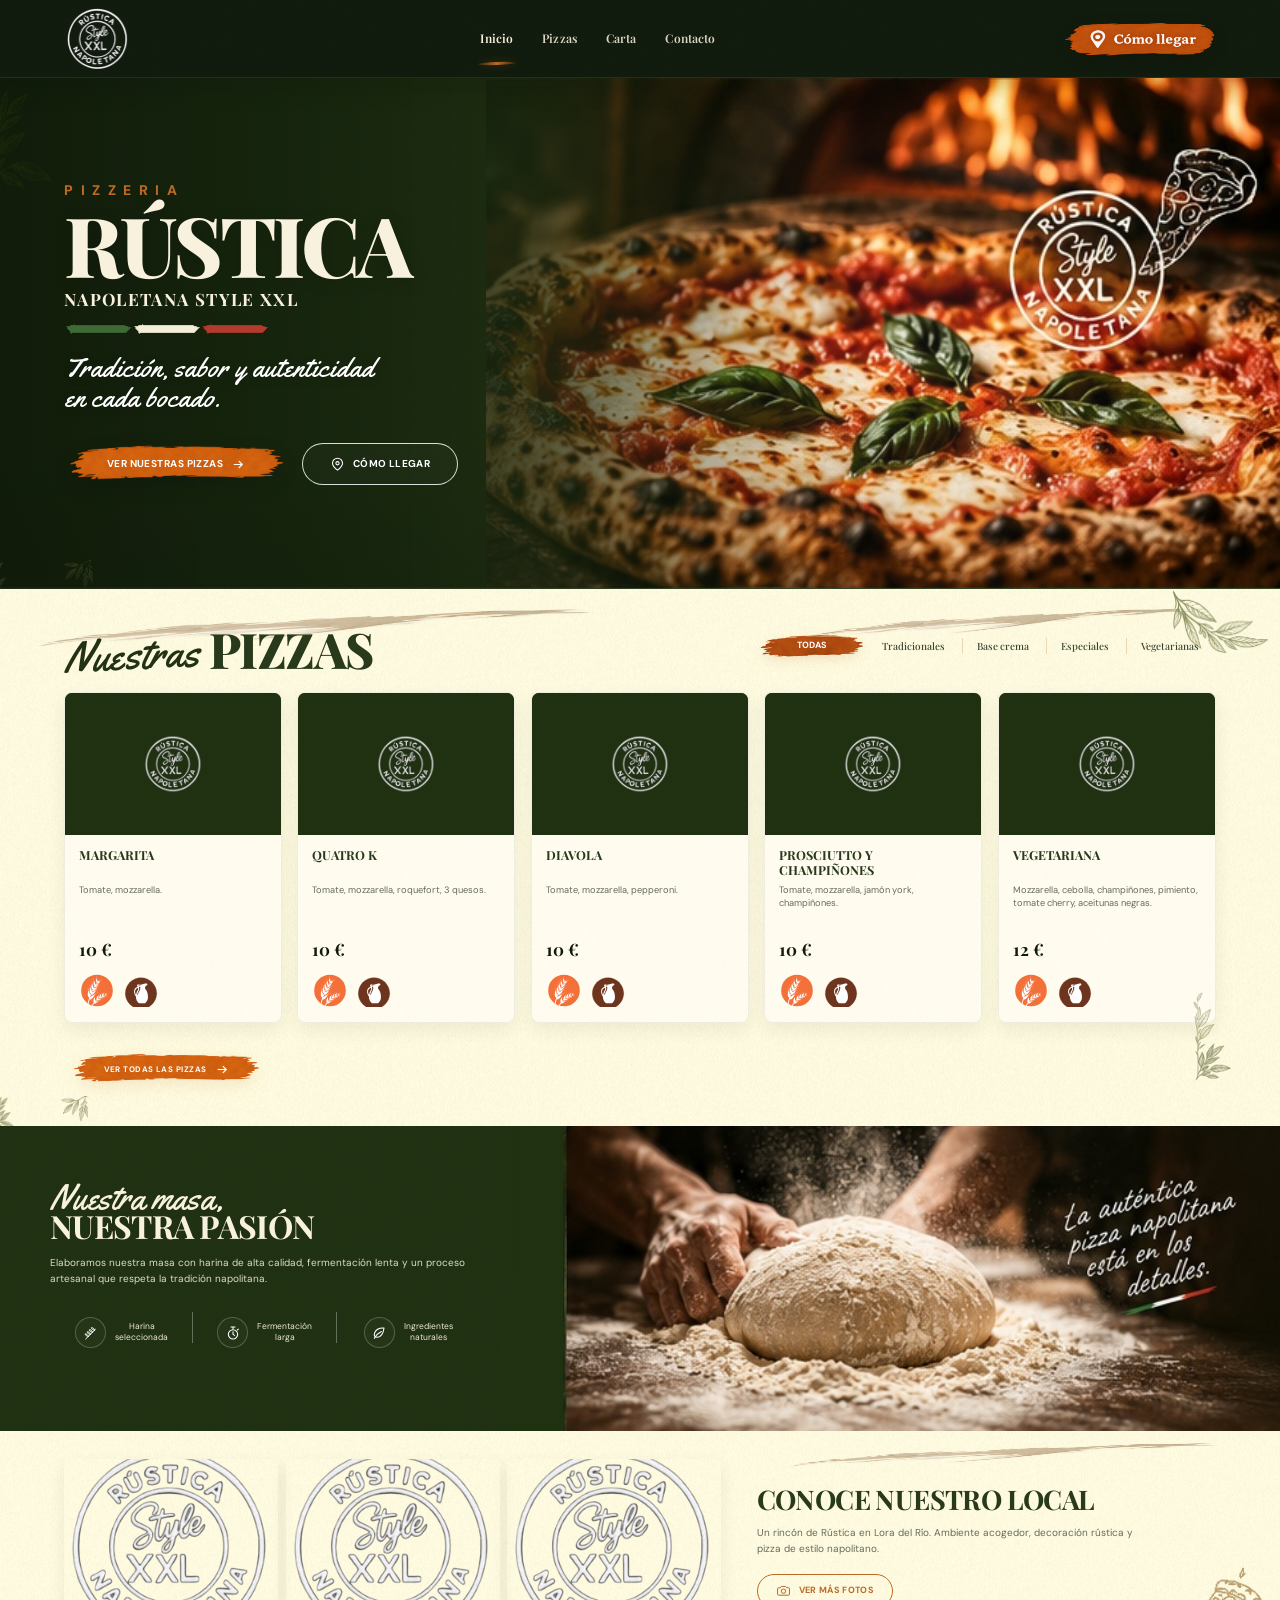
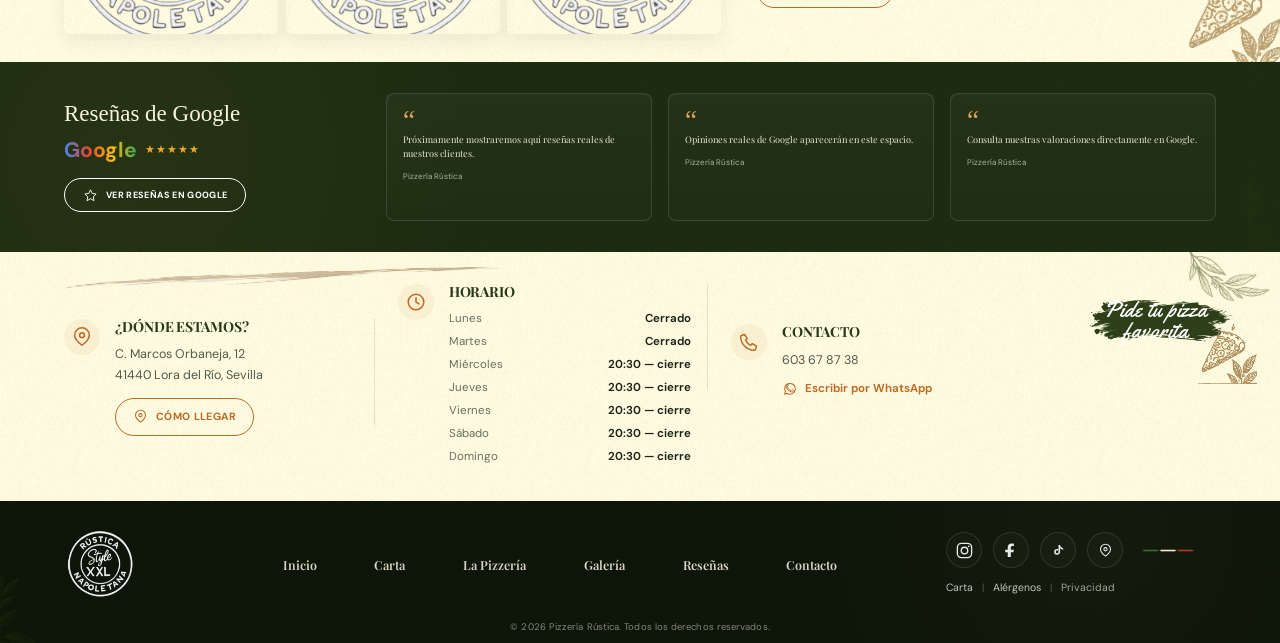
==== index.html @ 682cfe66 "first commit" ====
<!doctype html>
<html lang="es">
<head>
  <meta charset="utf-8">
  <meta name="viewport" content="width=device-width, initial-scale=1">

  <meta
    name="description"
    content="Pizzería Rústica Napoletana Style XXL en Lora del Río, Sevilla. Consulta nuestras pizzas, carta, horarios, ubicación y contacto."
  >

  <meta name="robots" content="index,follow">
  <meta name="theme-color" content="#18240f">
    <link rel="icon" type="image/png" href="assets/logorustica.png">
    <link rel="apple-touch-icon" href="assets/logorustica.png">
  <link rel="icon" href="favicon.ico" sizes="any">
  <link rel="icon" type="image/png" sizes="32x32" href="favicon-32x32.png">
  <link rel="icon" type="image/png" sizes="16x16" href="favicon-16x16.png">
  <link rel="apple-touch-icon" sizes="180x180" href="apple-touch-icon.png">

  <meta property="og:type" content="restaurant">
  <meta property="og:title" content="Pizzería Rústica — Napoletana Style XXL">
  <meta property="og:description" content="Pizza napolitana artesanal XXL en Lora del Río, Sevilla.">

  <title>Pizzería Rústica | Napoletana Style XXL en Lora del Río</title>

  <link rel="preconnect" href="https://fonts.googleapis.com">
  <link rel="preconnect" href="https://fonts.gstatic.com" crossorigin>

  <link
    href="https://fonts.googleapis.com/css2?family=DM+Sans:wght@400;500;600;700&family=Playfair+Display:wght@600;700;800&family=Yellowtail&display=swap"
    rel="stylesheet"
  >

  <link rel="preload" as="image" href="assets/hero-pizza.jpg" fetchpriority="high">
  <link rel="stylesheet" href="style.css">
</head>

<body>

  <!-- =====================================================
       HEADER
  ====================================================== -->
  <header class="topbar">

    <a class="brand brand-logo" href="#inicio" aria-label="Ir al inicio">
      <img
        class="logo"
        src="assets/logorustica.png"
        alt="Pizzería Rústica Napoletana Style XXL"
      >
    </a>

    <button
      class="hamb"
      type="button"
      aria-label="Abrir menú"
      aria-expanded="false"
      aria-controls="main-nav"
    >
      <svg class="ui-icon menu-icon" aria-hidden="true" focusable="false"><use href="assets/ui-icons.svg#icon-menu"></use></svg>
    </button>

    <nav id="main-nav" class="main-nav" aria-label="Navegación principal">
      <a class="active" href="#inicio">Inicio</a>
      <a href="#pizzas">Pizzas</a>
            <a href="carta.html">Carta</a>

      <a href="#contacto">Contacto</a>
    </nav>

    <a
      class="brush-btn header-location hero-location-btn"
      href="https://www.google.com/maps/search/?api=1&query=C.%20Marcos%20Orbaneja%2012%2C%2041440%20Lora%20del%20R%C3%ADo%2C%20Sevilla"
      target="_blank"
      rel="noopener noreferrer"
      aria-label="Cómo llegar a Pizzería Rústica"
    >
      Cómo llegar
    </a>

  </header>


  <main>

    <!-- =====================================================
         HERO
    ====================================================== -->
    <section id="inicio" class="hero" aria-labelledby="hero-title">

      <img
        class="hero-leaf hero-leaf-left"
        src="assets/leaf-hero-top-left.png"
        alt=""
        aria-hidden="true"
      >

      <div class="hero-content">

        <span class="kicker hero-kicker">PIZZERIA</span>

        <h1 id="hero-title">RÚSTICA</h1>

        <h2>NAPOLETANA STYLE XXL</h2>

        <div class="italy-line" aria-hidden="true"></div>

        <p class="script hero-script">
          Tradición, sabor y autenticidad<br>
          en cada bocado.
        </p>

        <div class="hero-buttons hero-actions">

          <a class="brush-btn hero-cta" href="#pizzas">
            VER NUESTRAS PIZZAS
            <svg class="ui-icon btn-icon" aria-hidden="true" focusable="false"><use href="assets/ui-icons.svg#icon-arrow-right"></use></svg>
          </a>

          <a
            class="outline-btn hero-map-btn"
            href="https://www.google.com/maps/search/?api=1&query=C.%20Marcos%20Orbaneja%2012%2C%2041440%20Lora%20del%20R%C3%ADo%2C%20Sevilla"
            target="_blank"
            rel="noopener noreferrer"
          >
            <svg class="ui-icon btn-icon" aria-hidden="true" focusable="false"><use href="assets/ui-icons.svg#icon-map-pin"></use></svg>
            CÓMO LLEGAR
          </a>

        </div>
      </div>

    </section>


    <!-- =====================================================
         PIZZAS — CARGADAS DESDE carta.json
    ====================================================== -->
    <section id="pizzas" class="pizzas paper" aria-labelledby="pizzas-title">

      <div class="section-head">

        <div class="section-title">
          <span class="script olive">Nuestras</span>
          <h2 id="pizzas-title">PIZZAS</h2>
        </div>

        <div
          id="pizza-tabs"
          class="tabs"
          role="tablist"
          aria-label="Categorías de pizzas"
        >
          <span class="menu-loading">Cargando categorías…</span>
        </div>
      </div>

      <div
        id="pizza-grid"
        class="pizza-grid"
        aria-live="polite"
        aria-busy="true"
      >
        <p class="menu-loading">
          Cargando carta…
        </p>
      </div>

      <a class="brush-btn center-btn" href="carta.html">
        VER TODAS LAS PIZZAS
        <svg class="ui-icon btn-icon" aria-hidden="true" focusable="false"><use href="assets/ui-icons.svg#icon-arrow-right"></use></svg>
      </a>

    </section>


    <!-- =====================================================
         NUESTRA PASIÓN
    ====================================================== -->
    <section id="pizzeria" class="passion" aria-labelledby="passion-title">

      <div class="passion-copy">

        <span class="script cream">
          Nuestra masa,
        </span>

        <h2 id="passion-title">
          NUESTRA PASIÓN
        </h2>

        <p>
          Elaboramos nuestra masa con harina de alta calidad,
          fermentación lenta y un proceso artesanal que respeta
          la tradición napolitana.
        </p>


        <div class="traits">

          <div class="trait">
            <span class="trait-icon"><svg class="ui-icon" aria-hidden="true" focusable="false"><use href="assets/ui-icons.svg#icon-wheat"></use></svg></span>

            <span>
              Harina<br>
              seleccionada
            </span>
          </div>


          <div class="trait">
            <span class="trait-icon"><svg class="ui-icon" aria-hidden="true" focusable="false"><use href="assets/ui-icons.svg#icon-timer"></use></svg></span>

            <span>
              Fermentación<br>
              larga
            </span>
          </div>


          <div class="trait">
            <span class="trait-icon"><svg class="ui-icon" aria-hidden="true" focusable="false"><use href="assets/ui-icons.svg#icon-leaf"></use></svg></span>

            <span>
              Ingredientes<br>
              naturales
            </span>
          </div>

        </div>

      </div>


      <div
        class="dough"
        role="img"
        aria-label="Masa artesanal de pizza"
      ></div>

    </section>


    <!-- =====================================================
         LOCAL / GALERÍA
    ====================================================== -->
    <section
      id="galeria"
      class="local paper"
      aria-labelledby="local-title"
    >

      <div class="local-photos">

        <img
          src="assets/logorustica.png"
          alt="Interior de Pizzería Rústica"
          loading="lazy"
        >

        <img
          src="assets/logorustica.png"
          alt="Interior de Pizzería Rústica"
          loading="lazy"
        >

        <img
          src="assets/logorustica.png"
          alt="Interior del local de Pizzería Rústica"
          loading="lazy"
        >

      </div>


      <div class="local-copy">

        <h2 id="local-title">
          CONOCE NUESTRO LOCAL
        </h2>

        <p>
          Un rincón de Rústica en Lora del Río.
          Ambiente acogedor, decoración rústica
          y pizza de estilo napolitano.
        </p>

        <a
          class="outline-dark"
          href="https://www.instagram.com/rusticanapoletanastylexxl/"
          target="_blank"
          rel="noopener noreferrer"
        >
          <svg class="ui-icon btn-icon" aria-hidden="true" focusable="false"><use href="assets/ui-icons.svg#icon-camera"></use></svg>
          VER MÁS FOTOS
        </a>

      </div>

    </section>


    <!-- =====================================================
         RESEÑAS
    ====================================================== -->
    <section
      id="resenas"
      class="reviews"
      aria-labelledby="reviews-title"
    >

      <div class="reviews-brand">

        <h2 id="reviews-title">
          Reseñas de Google
        </h2>

        <div class="google-rating">
          <span class="google">Google</span>
          <span class="stars" aria-hidden="true">★★★★★</span>
        </div>

        <a
          class="outline-light"
          href="https://www.google.com/maps/search/?api=1&query=C.%20Marcos%20Orbaneja%2012%2C%2041440%20Lora%20del%20R%C3%ADo%2C%20Sevilla"
          target="_blank"
          rel="noopener noreferrer"
        >
          <svg class="ui-icon btn-icon" aria-hidden="true" focusable="false"><use href="assets/ui-icons.svg#icon-star"></use></svg>
          VER RESEÑAS EN GOOGLE
        </a>

      </div>


      <article class="review-card">

        <span class="quote" aria-hidden="true">“</span>

        <p>
          Próximamente mostraremos aquí
          reseñas reales de nuestros clientes.
        </p>

        <small>
          Pizzería Rústica
        </small>

      </article>


      <article class="review-card">

        <span class="quote" aria-hidden="true">“</span>

        <p>
          Opiniones reales de Google
          aparecerán en este espacio.
        </p>

        <small>
          Pizzería Rústica
        </small>

      </article>


      <article class="review-card">

        <span class="quote" aria-hidden="true">“</span>

        <p>
          Consulta nuestras valoraciones
          directamente en Google.
        </p>

        <small>
          Pizzería Rústica
        </small>

      </article>

    </section>


    <!-- =====================================================
         CONTACTO
    ====================================================== -->
    <section
      id="contacto"
      class="contact paper"
      aria-label="Información de contacto"
    >

      <div class="contact-block">

        <span class="icon" aria-hidden="true">
          <svg class="ui-icon" aria-hidden="true" focusable="false"><use href="assets/ui-icons.svg#icon-map-pin"></use></svg>
        </span>

        <h3>
          ¿DÓNDE ESTAMOS?
        </h3>

        <address>
          C. Marcos Orbaneja, 12<br>
          41440 Lora del Río, Sevilla
        </address>

        <a
          class="outline-dark"
          href="https://www.google.com/maps/search/?api=1&query=C.%20Marcos%20Orbaneja%2012%2C%2041440%20Lora%20del%20R%C3%ADo%2C%20Sevilla"
          target="_blank"
          rel="noopener noreferrer"
        >
          <svg class="ui-icon btn-icon" aria-hidden="true" focusable="false"><use href="assets/ui-icons.svg#icon-map-pin"></use></svg>
          CÓMO LLEGAR
        </a>

      </div>


      <div class="contact-block">

        <span class="icon" aria-hidden="true">
          <svg class="ui-icon" aria-hidden="true" focusable="false"><use href="assets/ui-icons.svg#icon-clock"></use></svg>
        </span>

        <h3>
          HORARIO
        </h3>

        <div class="schedule">

          <div>
            <span>Lunes</span>
            <strong>Cerrado</strong>
          </div>

          <div>
            <span>Martes</span>
            <strong>Cerrado</strong>
          </div>

          <div>
            <span>Miércoles</span>
            <strong>20:30 — cierre</strong>
          </div>

          <div>
            <span>Jueves</span>
            <strong>20:30 — cierre</strong>
          </div>

          <div>
            <span>Viernes</span>
            <strong>20:30 — cierre</strong>
          </div>

          <div>
            <span>Sábado</span>
            <strong>20:30 — cierre</strong>
          </div>

          <div>
            <span>Domingo</span>
            <strong>20:30 — cierre</strong>
          </div>

        </div>

      </div>


      <div class="contact-block">

        <span class="icon" aria-hidden="true">
          <svg class="ui-icon" aria-hidden="true" focusable="false"><use href="assets/ui-icons.svg#icon-phone"></use></svg>
        </span>

        <h3>
          CONTACTO
        </h3>

        <p>
          <a href="tel:+34603678738">
            603 67 87 38
          </a>
        </p>

        <a
          class="contact-whatsapp"
          href="https://wa.me/34603678738"
          target="_blank"
          rel="noopener noreferrer"
        >
          <svg class="ui-icon btn-icon" aria-hidden="true" focusable="false"><use href="assets/ui-icons.svg#icon-whatsapp"></use></svg>
          Escribir por WhatsApp
        </a>

      </div>

    </section>

  </main>


  <!-- =====================================================
       FOOTER
  ====================================================== -->
  <footer class="site-footer">

    <div class="footer-brand">

      <a
        href="#inicio"
        aria-label="Volver al inicio"
      >
        <img
          src="assets/logorustica.png"
          alt="Rústica Napoletana Style XXL"
        >
      </a>

    </div>


    <nav
      class="footer-nav"
      aria-label="Navegación del pie de página"
    >

     <a href="index.html#inicio">Inicio</a>
      <a href="#pizzas-carta">Carta</a>
      <a href="index.html#pizzeria">La Pizzería</a>
      <a href="index.html#galeria">Galería</a>
      <a href="index.html#resenas">Reseñas</a>
      <a href="index.html#contacto">Contacto</a>

    </nav>


    <div class="footer-right">

      <div
        class="footer-social"
        aria-label="Redes sociales"
      >

        <a class="social-icon instagram" href="https://www.instagram.com/rusticanapoletanastylexxl/" target="_blank" rel="noopener noreferrer" aria-label="Instagram de Pizzería Rústica" title="Instagram">
          <svg class="ui-icon" aria-hidden="true" focusable="false"><use href="assets/ui-icons.svg#icon-instagram"></use></svg>
        </a>

        <a class="social-icon facebook" href="https://www.facebook.com/profile.php?id=61574863953987&mibextid=wwXIfr&rdid=zs8juwAtOFa4R2EN&share_url=https%3A%2F%2Fwww.facebook.com%2Fshare%2F1CR8Ay4qjy%2F%3Fmibextid%3DwwXIfr" target="_blank" rel="noopener noreferrer" aria-label="Facebook de Pizzería Rústica" title="Facebook">
          <svg class="ui-icon" aria-hidden="true" focusable="false"><use href="assets/ui-icons.svg#icon-facebook"></use></svg>
        </a>

        <a class="social-icon tiktok" href="https://www.tiktok.com/@rusticanapoletana" target="_blank" rel="noopener noreferrer" aria-label="TikTok de Pizzería Rústica" title="TikTok">
          <svg class="ui-icon" aria-hidden="true" focusable="false"><use href="assets/ui-icons.svg#icon-tiktok"></use></svg>
        </a>

        <a class="social-icon maps-icon" href="https://www.google.com/maps/search/?api=1&query=C.%20Marcos%20Orbaneja%2012%2C%2041440%20Lora%20del%20R%C3%ADo%2C%20Sevilla" target="_blank" rel="noopener noreferrer" aria-label="Pizzería Rústica en Google Maps" title="Google Maps">
          <svg class="ui-icon" aria-hidden="true" focusable="false"><use href="assets/ui-icons.svg#icon-map-pin"></use></svg>
        </a>

        <span class="footer-italy" aria-hidden="true"></span>

      </div>


      <div class="footer-links">
        <a href="carta.html">Carta</a>
        <i>|</i>
        <a href="carta.html#alergenos">Alérgenos</a>
        <i>|</i>
        <span>Privacidad</span>
      </div>

    </div>


    <small>
      © 2026 Pizzería Rústica.
      Todos los derechos reservados.
    </small>

  </footer>


  <!-- =====================================================
       JS
  ====================================================== -->
  <script src="script.js" defer></script>

</body>
</html>
---- style.css ----
/* =========================================================

   PIZZERÍA RÚSTICA — STYLE.CSS FINAL

   Compatible con el HTML actual y rustica-assets-final.zip

   ========================================================= */



:root {

  --green: #283618;

  --green-dark: #18240f;

  --green-deep: #101a0b;



  --cream: #f7f0dd;

  --paper: #f6efdc;



  --orange: #bc6c25;

  --orange-light: #dda15e;



  --ink: #1e2119;

  --muted: #676b5b;

  --white: #fffdf5;



  --page: 4.5%;

  --content: 1180px;



  --shadow: 0 5px 15px rgba(31, 38, 22, 0.10);

}





/* =========================================================

   RESET

   ========================================================= */



*,

*::before,

*::after {

  box-sizing: border-box;

}



html {

  scroll-behavior: smooth;

  scroll-padding-top: 76px;

}



body,

h1,

h2,

h3,

p {

  margin: 0;

}



body {

  min-width: 320px;

  overflow-x: hidden;



  background: var(--paper);

  color: var(--ink);



  font-family: "DM Sans", Arial, sans-serif;

  font-size: 14px;

  line-height: 1.45;

}



img {

  display: block;

  max-width: 100%;

}



a {

  color: inherit;

  text-decoration: none;

}



button,

input,

textarea,

select {

  font: inherit;

}



button {

  padding: 0;

  border: 0;

  background: transparent;

  cursor: pointer;

}



address {

  font-style: normal;

}



::selection {

  background: var(--orange);

  color: #fff;

}





/* =========================================================

   TIPOGRAFÍA

   ========================================================= */



h1,

h2,

h3 {

  font-family: "Playfair Display", Georgia, serif;

}



.script {

  font-family: "Yellowtail", cursive;

  font-weight: 400;

}



.olive {

  color: var(--green);

}



.cream {

  color: var(--cream);

}





/* =========================================================

   PAPEL / TEXTURA

   ========================================================= */



.paper,

.pizzas,

.local,

.contact {

  position: relative;



  background-color: var(--paper);

  background-image:

    url("assets/paper-texture.jpg");



  background-repeat: repeat;

  background-position: center;

  background-size: 512px 512px;

}





/* =========================================================

   BOTONES

   ========================================================= */



.brush-btn {

  display: inline-flex;

  align-items: center;

  justify-content: center;

  gap: 8px;



  padding: 0;



  color: #fff;



  font-size: 9px;

  font-weight: 700;

  line-height: 1;

  letter-spacing: 0.45px;

  text-transform: uppercase;



  background-repeat: no-repeat;

  background-position: center;

  background-size: contain;



  transition:

    transform 0.2s ease,

    filter 0.2s ease;

}



.brush-btn:hover {

  transform: translateY(-1px);

  filter: brightness(1.05);

}



.outline-btn,

.outline-dark,

.outline-light {

  display: inline-flex;

  align-items: center;

  justify-content: center;

  gap: 8px;



  min-height: 34px;

  padding: 0 18px;



  border: 1px solid currentColor;

  border-radius: 999px;



  font-size: 9px;

  font-weight: 700;

  letter-spacing: 0.35px;

  text-transform: uppercase;



  transition:

    background 0.2s ease,

    color 0.2s ease,

    border-color 0.2s ease;

}



.outline-btn,

.outline-light {

  color: #fff;

}



.outline-dark {

  color: var(--orange);

}



.outline-btn:hover,

.outline-light:hover {

  background: rgba(255,255,255,.08);

}



.outline-dark:hover {

  background: var(--orange);

  border-color: var(--orange);

  color: #fff;

}





/* =========================================================

   HEADER

   ========================================================= */



.topbar {

  position: sticky;

  top: 0;

  z-index: 100;



  height: 76px;

  padding: 0 7%;



  display: flex;

  align-items: center;

  gap: 28px;



  background:

    linear-gradient(

      rgba(24,36,15,.97),

      rgba(24,36,15,.97)

    ),

    url("assets/green-texture.jpg") center / 512px 512px repeat;



  color: var(--cream);



  border-bottom: 1px solid rgba(254,250,224,.13);

}



.brand,

.brand-logo {

  flex: 0 0 auto;



  display: flex;

  align-items: center;

}



.logo {

  width: 66px;

  height: 66px;



  object-fit: contain;

}



.hamb {

  display: none;



  margin-left: auto;



  color: #fff;

  font-size: 24px;

}



.main-nav,

.topbar nav {

  height: 100%;

  margin: 0 auto;



  display: flex;

  align-items: center;

  justify-content: center;

  gap: 29px;

}



.main-nav a,

.topbar nav a {

  position: relative;



  height: 100%;



  display: inline-flex;

  align-items: center;



  color: var(--cream);



  font-family: "Playfair Display", Georgia, serif;

  font-size: 13px;

  font-weight: 600;

}



.main-nav a:hover,

.topbar nav a:hover {

  color: #fff;

}



.main-nav a.active::after,

.topbar nav a.active::after {

  content: "";



  position: absolute;

  left: 50%;

  bottom: 11px;



  width: 41px;

  height: 4px;



  background: var(--orange);

  border-radius: 50%;



  transform:

    translateX(-50%)

    rotate(-2deg);

}





/* botón naranja de cabecera:

   el asset YA lleva icono + texto */



.header-location,

.hero-location-btn {

  flex: 0 0 auto;



  width: 148px;

  height: 40px;



  overflow: hidden;



  background:

    url("assets/brush-orange-location.png")

    center / contain

    no-repeat;



  color: transparent !important;

  font-size: 0 !important;

  text-shadow: none !important;

}



.header-location *,

.hero-location-btn * {

  visibility: hidden;

}





/* =========================================================

   HERO

   ========================================================= */



.hero {

  position: relative;



  min-height: 468px;

  overflow: hidden;



  padding-inline:

    max(

      var(--page),

      calc((100vw - var(--content)) / 2)

    );



  background:

    linear-gradient(

      90deg,

      rgba(22,35,12,.96) 0%,

      rgba(26,42,14,.94) 35%,

      rgba(28,42,15,.52) 47%,

      rgba(28,42,15,.12) 57%,

      rgba(28,42,15,0) 63%

    ),

    url("assets/hero-pizza.jpg")

    right center / 60.2% 100%

    no-repeat,

    url("assets/green-texture.jpg")

    center / 512px 512px

    repeat;



  color: var(--cream);



  border-bottom: 1px solid rgba(255,250,230,.06);

}



.hero-content {

  position: relative;

  z-index: 4;



  width: 44%;

  min-height: 468px;



  display: flex;

  flex-direction: column;

  align-items: flex-start;

  justify-content: center;



  padding: 58px 0;

}





/* hojas hero */



.hero-leaf,

.hero-leaf-left {

  position: absolute;

  z-index: 3;



  left: -14px;

  top: 6px;



  width: 116px;



  opacity: .34;



  pointer-events: none;

}



.hero::before {

  content: "";



  position: absolute;

  z-index: 3;



  left: -12px;

  bottom: -8px;



  width: 105px;

  height: 90px;



  background:

    url("assets/leaf-hero-bottom-left.png")

    left bottom / contain

    no-repeat;



  opacity: .34;



  pointer-events: none;

}





/* títulos hero */



.kicker,

.hero-kicker {

  margin-bottom: 6px;



  color: var(--orange);



  font-size: 16px;

  font-weight: 800;

  letter-spacing: 7px;



  text-transform: uppercase;

}



.hero h1 {

  color: var(--cream);



  font-size:

    clamp(

      68px,

      6.4vw,

      82px

    );



  font-weight: 800;

  line-height: .85;

  letter-spacing: -3px;

}



.hero h2 {

  margin-top: 8px;



  color: var(--cream);



  font-size: 18px;

  line-height: 1;

  letter-spacing: 1.1px;

}





/* franja italiana */



.italy-line {

  width: 195px;

  height: 13px;



  margin: 13px 0 16px;



  background:

    url("assets/italy-brush.png")

    left center / contain

    no-repeat;

}



.italy-line i,

.italy-line b,

.italy-line em {

  display: none;

}





/* frase */



.hero-script,

.hero .script {

  margin-bottom: 24px;



  color: #fff;



  font-family: "Yellowtail", cursive;

  font-size: 27px;

  line-height: 1.08;

}





/* botones hero */



.hero-buttons,

.hero-actions {

  display: flex;

  align-items: center;



  gap: 16px;



  flex-wrap: wrap;

}



.hero-buttons .brush-btn,

.hero-cta {

  width: 224px;

  height: 52px;



  min-width: 224px;



  background:

    url("assets/brush-orange-hero.png")

    center / contain

    no-repeat;



  font-size: 10px;

}



.hero-cta strong {

  font-size: 17px;

  line-height: 1;

}



.hero-map-btn,

.outline-btn {

  min-width: 158px;

  height: 44px;



  padding: 0 22px;



  border-color: rgba(255,255,255,.84);



  color: #fff;



  font-size: 10px;

}





/* hero-pizza.jpg ya contiene el sello del diseño */



.hero-badge {

  display: none !important;

}





/* =========================================================

   PIZZAS

   ========================================================= */



.pizzas {

  overflow: hidden;



  padding:

    27px

    max(

      var(--page),

      calc((100vw - var(--content)) / 2)

    )

    28px;



  background-image:

    url("assets/paper-stroke.png"),

    url("assets/paper-stroke.png"),

    url("assets/paper-texture.jpg");



  background-repeat:

    no-repeat,

    no-repeat,

    repeat;



  background-position:

    left 4.5% top 10px,

    right 8% top 12px,

    center;



  background-size:

    43% 46px,

    31% 38px,

    512px 512px;

}





/* hojas */



.pizzas::before {

  content: "";



  position: absolute;

  z-index: 1;



  right: -5px;

  top: 2px;



  width: 112px;

  height: 104px;



  background:

    url("assets/leaf-cream-top-right.png")

    right top / contain

    no-repeat;



  opacity: .76;



  pointer-events: none;

}



.pizzas::after {

  content: "";



  position: absolute;

  z-index: 1;



  left: -6px;

  bottom: -3px;



  width: 94px;

  height: 72px;



  background:

    url("assets/leaf-cream-bottom-left.png")

    left bottom / contain

    no-repeat;



  opacity: .76;



  pointer-events: none;

}





/* cabecera pizzas */



.section-head {

  position: relative;

  z-index: 2;



  display: flex;

  align-items: flex-end;

  justify-content: space-between;



  gap: 22px;



  margin-bottom: 18px;

}



.section-title {

  display: flex;

  align-items: flex-end;



  gap: 12px;



  white-space: nowrap;

}



.section-title .script {

  display: inline-block;



  color: #233215;



  font-family: "Yellowtail", cursive;

  font-size: 40px;

  line-height: .82;



  transform:

    rotate(-2.6deg)

    translateY(2px);

}



.section-head h2 {

  color: var(--green);



  font-size: 46px;

  font-weight: 800;

  line-height: .88;

  letter-spacing: -1.2px;

}





/* filtros */



.tabs {

  position: relative;

  z-index: 2;



  display: flex;

  align-items: center;

  justify-content: flex-end;



  gap: 0;



  flex-wrap: wrap;



  padding-bottom: 4px;

}



.tabs button {

  position: relative;



  min-height: 31px;



  padding: 6px 17px;



  color: #39432f;



  font-family: "Playfair Display", Georgia, serif;

  font-size: 10px;

  font-weight: 500;

  line-height: 1;

}



.tabs button + button::before {

  content: "";



  position: absolute;



  left: 0;

  top: 50%;



  width: 1px;

  height: 16px;



  transform: translateY(-50%);



  background: rgba(188,108,37,.33);

}



.tabs .selected {

  width: 102px;

  height: 38px;



  padding: 0;



  background:

    url("assets/brush-orange-tab.png")

    center / contain

    no-repeat;



  color: #fff;



  font-family: "DM Sans", Arial, sans-serif;

  font-size: 9px;

  font-weight: 700;

}



.tabs .selected + button::before {

  display: none;

}





/* grid */



.pizza-grid {

  position: relative;

  z-index: 2;



  display: grid;



  grid-template-columns:

    repeat(

      5,

      minmax(0,1fr)

    );



  gap: 12px;

}



.pizza-grid::after {

  content: "";



  position: absolute;



  right: -20px;

  bottom: -58px;



  width: 78px;

  height: 92px;



  background:

    url("assets/leaf-cream-bottom-right.png")

    right bottom / contain

    no-repeat;



  opacity: .72;



  pointer-events: none;

}





/* tarjeta */



.pizza-card {

  min-width: 0;

  overflow: hidden;



  background: rgba(248,242,223,.91);



  border: 1px solid rgba(40,54,24,.05);

  border-radius: 5px;



  box-shadow: var(--shadow);

}



.pizza-card > img {

  width: 100%;

  height: 126px;



  object-fit: cover;

}



.pizza-card-body,

.pizza-card > div {

  padding: 10px 12px 11px;

}



.pizza-card h3 {

  color: var(--green);



  font-size: 12px;

  line-height: 1.15;

}



.pizza-card p {

  min-height: 39px;



  margin-top: 5px;



  color: var(--muted);



  font-size: 9px;

  line-height: 1.35;

}



.pizza-price,

.pizza-card strong {

  display: block;



  margin-top: 8px;



  color: var(--ink);



  font-family: "Playfair Display", Georgia, serif;

  font-size: 15px;

  line-height: 1;

}





/* alérgenos */



.allergens {

  display: flex;

  align-items: center;



  gap: 5px;



  margin-top: 8px;

}



.allergens > span:not(.card-arrow) {

  width: 17px;

  height: 17px;



  display: inline-flex;

  align-items: center;

  justify-content: center;



  border: 1px solid rgba(40,54,24,.50);

  border-radius: 50%;



  background: transparent;

  color: var(--green);



  font-size: 8px;

  line-height: 1;

}


/* botón ver todas */



.center-btn {

  position: relative;

  z-index: 2;



  width: 192px;

  height: 38px;



  margin: 20px auto 0;



  background:

    url("assets/brush-orange-wide.png")

    center / contain

    no-repeat;



  font-size: 8px;

}





/* =========================================================

   PASIÓN / MASA

   ========================================================= */



.passion {

  position: relative;



  display: grid;



  grid-template-columns:

    45.5%

    54.5%;



  min-height: 248px;



  overflow: hidden;



  background: var(--green);

}



.passion-copy {

  padding: 30px 5.5%;



  color: var(--cream);



  background:

    linear-gradient(

      rgba(32,49,18,.96),

      rgba(32,49,18,.96)

    ),

    url("assets/green-texture.jpg")

    center / 512px 512px

    repeat;

}



.passion-copy .script {

  display: block;



  margin-bottom: -5px;



  color: var(--cream);



  font-family: "Yellowtail", cursive;

  font-size: 31px;

  line-height: 1;

}



.passion h2 {

  color: var(--cream);



  font-size: 29px;

  line-height: 1;

}



.passion p {

  max-width: 430px;



  margin-top: 11px;



  color: #dedbcc;



  font-size: 10px;

  line-height: 1.45;

}





/* tres características:

   si el HTML todavía conserva “Horno de leña”, se oculta */



.traits {

  display: grid;

  grid-template-columns: repeat(3,1fr);



  max-width: 390px;



  margin: 18px 0;

}



.trait:nth-child(n+4) {

  display: none;

}



.trait {

  position: relative;



  min-height: 38px;



  display: flex;

  align-items: center;

  justify-content: center;



  gap: 7px;



  padding: 0 8px;



  color: #eee8d6;



  font-size: 8px;

  line-height: 1.2;

  text-align: center;

}



.trait:not(:last-child)::after {

  content: "";



  position: absolute;



  right: 0;

  top: 3px;



  width: 1px;

  height: 31px;



  background: rgba(255,255,255,.30);

}



.trait b {

  width: 26px;

  height: 26px;



  display: flex;

  align-items: center;

  justify-content: center;



  color: #fff;



  font-size: 18px;

  font-weight: 400;

}



.passion .brush-btn {

  width: 132px;

  height: 34px;



  background:

    url("assets/brush-orange-small.png")

    center / contain

    no-repeat;



  font-size: 8px;

}





/* masa */



.dough {

  position: relative;



  min-height: 248px;



  background:

    url("assets/masa-dough.jpg")

    center / cover

    no-repeat;

}



.dough-quote {

  display: none;

}





/* =========================================================

   LOCAL

   ========================================================= */



.local {

  overflow: hidden;



  display: grid;



  grid-template-columns:

    57%

    43%;



  align-items: center;



  gap: 28px;



  min-height: 176px;



  padding: 13px var(--page);



  background-image:

    url("assets/paper-stroke.png"),

    url("assets/paper-texture.jpg");



  background-repeat:

    no-repeat,

    repeat;



  background-position:

    right 7% top 7px,

    center;



  background-size:

    34% 30px,

    512px 512px;

}



.local::after {

  content: "";



  position: absolute;



  right: -2px;

  bottom: -6px;



  width: 104px;

  height: 112px;



  background:

    url("assets/pizza-leaf-gold.png")

    right bottom / contain

    no-repeat;



  opacity: .82;



  pointer-events: none;

}



.local-photos {

  position: relative;

  z-index: 1;



  display: grid;



  grid-template-columns:

    repeat(3,1fr);



  gap: 5px;

}



.local-photos img {

  width: 100%;

  height: 150px;



  object-fit: cover;

}



.local-copy {

  position: relative;

  z-index: 2;



  padding-right: 80px;

}



.local-copy h2 {

  color: var(--green);



  font-size: 24px;

  line-height: 1;

}



.local-copy p {

  max-width: 440px;



  margin-top: 10px;



  color: var(--muted);



  font-size: 10px;

  line-height: 1.45;

}



.local-copy .outline-dark {

  min-width: 112px;

  height: 32px;



  margin-top: 15px;

}





/* =========================================================

   RESEÑAS

   ========================================================= */



.reviews {

  position: relative;



  display: grid;



  grid-template-columns:

    1.15fr

    repeat(3,1fr);



  gap: 18px;



  min-height: 154px;



  padding: 25px 5.5%;



  color: #fff;



  background:

    linear-gradient(

      rgba(31,49,17,.96),

      rgba(31,49,17,.96)

    ),

    url("assets/green-texture.jpg")

    center / 512px 512px

    repeat;

}



.reviews::after {

  content: "";



  position: absolute;



  right: -4px;

  bottom: -2px;



  width: 70px;

  height: 82px;



  background:

    url("assets/leaf-cream-bottom-right.png")

    right bottom / contain

    no-repeat;



  opacity: .18;



  pointer-events: none;

}



.reviews-brand {

  display: flex;

  flex-direction: column;

  align-items: flex-start;

  justify-content: center;

}



.reviews h2 {

  color: var(--cream);



  font-family: Georgia, "Times New Roman", serif;

  font-size: 21px;

  font-weight: 400;

  line-height: 1;

}



.google-rating {

  display: flex;

  align-items: center;



  gap: 8px;



  margin-top: 7px;

}



.google {

  font-size: 21px;

  font-weight: 700;



  background:

    linear-gradient(

      90deg,

      #4285f4,

      #ea4335,

      #fbbc05,

      #34a853

    );



  -webkit-background-clip: text;

  background-clip: text;



  color: transparent;

}



.stars {

  color: #f0a62c;



  font-size: 10px;

  letter-spacing: 1px;

}



.reviews-brand .outline-light {

  min-width: 176px;

  height: 32px;



  margin-top: 13px;

}



.review-card {

  min-height: 105px;



  padding: 13px 14px 10px;



  border: 1px solid rgba(255,255,255,.15);



  background: rgba(255,255,255,.018);

}



.review-card .quote {

  display: block;



  color: var(--orange-light);



  font-family: Georgia, serif;

  font-size: 27px;

  line-height: .8;

}



.review-card p {

  margin-top: 5px;



  color: #e8e4d7;



  font-family: "Playfair Display", Georgia, serif;

  font-size: 9px;

  line-height: 1.4;

}



.review-card small {

  display: block;



  margin-top: 8px;



  color: #adb2a1;



  font-size: 8px;

}





/* =========================================================

   CONTACTO

   ========================================================= */



.contact {

  min-height: 132px;



  overflow: hidden;



  display: grid;



  grid-template-columns:

    1.05fr

    1.05fr

    1fr;



  gap: 34px;



  align-items: start;



  padding:

    18px

    calc(5.5% + 205px)

    18px

    5.5%;



  background-image:

    url("assets/paper-stroke.png"),

    url("assets/paper-texture.jpg");



  background-repeat:

    no-repeat,

    repeat;



  background-position:

    left 7% top 10px,

    center;



  background-size:

    35% 28px,

    512px 512px;

}





/* hoja superior derecha */



.contact::before {

  content: "";



  position: absolute;



  right: -4px;

  top: -3px;



  width: 95px;

  height: 88px;



  background:

    url("assets/leaf-cream-top-right.png")

    right top / contain

    no-repeat;



  opacity: .68;



  pointer-events: none;

}





/* “Pide tu pizza favorita” */



.contact::after {

  content: "Pide tu pizza\A favorita";



  white-space: pre-line;



  position: absolute;

  right: 23px;

  top: 16px;

  z-index: 2;



  width: 180px;

  height: 102px;



  padding:

    21px

    39px

    0

    15px;



  color: #fff;



  font-family: "Yellowtail", cursive;

  font-size: 21px;

  line-height: .95;

  text-align: center;



  background-image:

    url("assets/pizza-leaf-gold.png"),

    url("assets/brush-green-cta.png");



  background-repeat:

    no-repeat,

    no-repeat;



  background-position:

    right 2px bottom 2px,

    left 4px top 4px;



  background-size:

    55px auto,

    154px 72px;



  pointer-events: none;

}





/* columnas contacto */



.contact-block {

  position: relative;

  z-index: 2;



  display: grid;



  grid-template-columns:

    30px

    1fr;



  grid-template-rows:

    auto

    auto;



  column-gap: 10px;



  align-items: start;

}



.contact-block:not(:last-child)::after {

  content: "";



  position: absolute;



  right: -17px;

  top: 0;



  width: 1px;

  height: 93px;



  background: rgba(40,54,24,.14);

}



.contact-block .icon,

.icon {

  grid-column: 1;

  grid-row: 1 / 6;



  margin: 0;



  color: var(--orange);



  font-size: 25px;

  line-height: 1;

}



.contact h3 {

  grid-column: 2;



  margin: 0 0 5px;



  color: var(--green);



  font-size: 11px;

  line-height: 1.1;

}



.contact address {

  grid-column: 2;



  color: var(--muted);



  font-size: 9px;

  line-height: 1.45;

}



.contact p {

  grid-column: 2;



  margin: 0;



  color: var(--muted);



  font-size: 9px;

  line-height: 1.5;

}



.contact .outline-dark {

  grid-column: 2;



  width: max-content;



  min-width: 112px;

  height: 30px;



  margin-top: 9px;



  font-size: 8px;

}



.schedule {

  grid-column: 2;



  width: 100%;

  max-width: 220px;

}



.schedule div {

  display: flex;

  justify-content: space-between;



  gap: 14px;



  color: var(--muted);



  font-size: 8px;

  line-height: 1.35;

}



.schedule strong {

  color: var(--ink);

  font-weight: 500;

}



.contact-whatsapp {

  grid-column: 2;



  width: max-content;



  margin-top: 5px;



  color: var(--orange);



  font-size: 8px;

  font-weight: 600;

  text-transform: none;

}





/* =========================================================

   FOOTER

   ========================================================= */



.site-footer,

footer {

  position: relative;



  min-height: 88px;



  overflow: hidden;



  display: grid;



  grid-template-columns:

    100px

    1fr

    190px;



  align-items: center;



  gap: 22px;



  padding:

    10px

    7%

    16px;



  color: #dadccd;



  background:

    linear-gradient(

      rgba(16,26,11,.98),

      rgba(16,26,11,.98)

    ),

    url("assets/green-texture.jpg")

    center / 512px 512px

    repeat;

}



.site-footer::before,

footer::before {

  content: "";



  position: absolute;



  left: -14px;

  bottom: -13px;



  width: 92px;

  height: 104px;



  background:

    url("assets/leaf-footer-left.png")

    left bottom / contain

    no-repeat;



  opacity: .38;



  pointer-events: none;

}



.footer-brand {

  position: relative;

  z-index: 2;



  display: flex;

  justify-content: flex-start;

}



.footer-brand img {

  width: 62px;

  height: 62px;



  object-fit: contain;

}



.footer-nav,

footer nav {

  position: relative;

  z-index: 2;



  display: flex;

  align-items: center;

  justify-content: center;



  gap: 18px;

}



.footer-nav a,

footer nav a {

  color: #d1d4c6;



  font-size: 7.5px;



  transition: color .2s ease;

}



.footer-nav a:hover,

footer nav a:hover {

  color: #fff;

}



.footer-right {

  position: relative;

  z-index: 2;



  width: 190px;



  justify-self: end;

  align-self: center;

}



.footer-social {

  display: flex;

  align-items: center;

  justify-content: flex-start;



  gap: 10px;

}



.social-icon {

  display: inline-flex;

  align-items: center;

  justify-content: center;



  width: 16px;

  height: 16px;



  color: #fff;



  font-family: Arial, sans-serif;

  font-size: 14px;

  font-weight: 700;

  line-height: 1;

}



.instagram {

  font-size: 17px;

}



.facebook {

  font-size: 16px;

}



.google-icon {

  font-size: 16px;

}



.footer-italy {

  width: 44px;

  height: 7px;



  margin-left: 5px;



  background:

    url("assets/italy-brush.png")

    center / contain

    no-repeat;

}



.footer-links {

  margin-top: 10px;



  display: flex;

  align-items: center;

  justify-content: flex-start;



  gap: 7px;



  color: #818873;



  font-size: 7px;

}



.footer-links i {

  color: #5e6655;

  font-style: normal;

}



.site-footer > small,

footer > small {

  position: absolute;



  left: 50%;

  bottom: 5px;



  transform: translateX(-50%);



  color: #77806c;



  font-size: 6.5px;



  white-space: nowrap;

}





/* =========================================================

   FILTRO PIZZAS

   ========================================================= */



.pizza-card.is-hidden {

  display: none;

}



.pizza-card.is-visible {

  animation: cardIn .25s ease both;

}



@keyframes cardIn {

  from {

    opacity: 0;

    transform: translateY(5px);

  }



  to {

    opacity: 1;

    transform: none;

  }

}





/* =========================================================

   TABLET

   ========================================================= */



@media (max-width: 1100px) {



  .topbar {

    padding-inline: 5%;

  }



  .main-nav,

  .topbar nav {

    gap: 18px;

  }



  .main-nav a,

  .topbar nav a {

    font-size: 11px;

  }



  .hero {

    padding-inline: 6%;



    background:

      linear-gradient(

        90deg,

        rgba(22,35,12,.97) 0%,

        rgba(26,42,14,.94) 40%,

        rgba(28,42,15,.45) 56%,

        rgba(28,42,15,.07) 68%

      ),

      url("assets/hero-pizza.jpg")

      right center / 64% 100%

      no-repeat,

      url("assets/green-texture.jpg")

      center / 512px 512px

      repeat;

  }



  .hero-content {

    width: 50%;

  }



  .pizza-card > img {

    height: 115px;

  }



  .local {

    grid-template-columns:

      55%

      45%;

  }



  .contact {

    padding-right: calc(5.5% + 190px);

  }

}





/* =========================================================

   MOBILE

   ========================================================= */



@media (max-width: 800px) {



  html {

    scroll-padding-top: 68px;

  }





  /* header */



  .topbar {

    height: 68px;

    padding-inline: 6%;

  }



  .logo {

    width: 58px;

    height: 58px;

  }



  .header-location,

  .hero-location-btn {

    display: none;

  }



  .hamb {

    display: block;

  }



  .main-nav,

  .topbar nav {

    position: absolute;



    top: 68px;

    left: 0;

    right: 0;



    height: auto;



    margin: 0;



    padding:

      10px

      7%;



    display: none;



    flex-direction: column;

    align-items: stretch;



    gap: 0;



    background: rgba(16,26,11,.985);

  }



  .main-nav.is-open,

  .topbar nav.is-open {

    display: flex;

  }



  .main-nav a,

  .topbar nav a {

    height: auto;



    padding: 12px 0;



    font-size: 12px;

  }





  /* hero */



  .hero {

    min-height: 610px;



    padding-inline: 7%;



    background:

      linear-gradient(

        180deg,

        rgba(25,37,16,.94) 0%,

        rgba(25,37,16,.82) 38%,

        rgba(25,37,16,.35) 100%

      ),

      url("assets/hero-pizza.jpg")

      center / cover

      no-repeat;

  }



  .hero-content {

    width: 100%;

    min-height: 610px;



    padding: 76px 0 40px;



    justify-content: flex-start;

    align-items: center;



    text-align: center;

  }



  .italy-line {

    margin-inline: auto;

  }



  .hero-buttons,

  .hero-actions {

    justify-content: center;

  }



  .hero-leaf,

  .hero-leaf-left {

    width: 88px;

    opacity: .26;

  }





  /* pizzas */



  .pizzas {

    padding: 25px 5% 30px;



    background-position:

      left -8% top 8px,

      right -15% top 13px,

      center;



    background-size:

      72% 42px,

      58% 35px,

      512px 512px;

  }



  .section-head {

    flex-direction: column;

    align-items: flex-start;



    gap: 14px;

  }



  .tabs {

    width: 100%;



    justify-content: flex-start;



    overflow-x: auto;

    flex-wrap: nowrap;

  }



  .tabs button {

    flex: 0 0 auto;

  }



  .pizza-grid {

    grid-template-columns:

      repeat(

        2,

        minmax(0,1fr)

      );



    gap: 10px;

  }





  /* pasión */



  .passion {

    grid-template-columns: 1fr;

  }



  .passion-copy {

    padding: 30px 8%;

  }



  .traits {

    grid-template-columns:

      repeat(3,1fr);



    max-width: 100%;



    row-gap: 12px;

  }



  .dough {

    min-height: 270px;

  }





  /* local */



  .local {

    grid-template-columns: 1fr;



    gap: 18px;



    padding: 22px 6%;

  }



  .local-copy {

    order: 1;



    padding-right: 80px;

  }



  .local-photos {

    order: 2;

  }



  .local-photos img {

    height: 125px;

  }





  /* reseñas */



  .reviews {

    grid-template-columns:

      1fr

      1fr;



    padding: 27px 6%;

  }



  .reviews-brand {

    grid-column: 1 / -1;

  }





  /* contacto */



  .contact {

    grid-template-columns:

      1fr

      1fr;



    padding: 28px 7%;

  }



  .contact::after {

    display: none;

  }



  .contact-block:not(:last-child)::after {

    display: none;

  }





  /* footer */



  .site-footer,

  footer {

    grid-template-columns: 1fr;



    justify-items: center;



    gap: 12px;



    padding: 20px 7%;



    text-align: center;

  }



  .footer-brand {

    justify-content: center;

  }



  .footer-nav,

  footer nav {

    flex-wrap: wrap;



    gap:

      10px

      17px;

  }



  .footer-right {

    width: auto;



    justify-self: center;

  }



  .footer-social,

  .footer-links {

    justify-content: center;

  }



  .site-footer > small,

  footer > small {

    position: static;



    transform: none;



    margin-top: 3px;

  }

}





/* =========================================================

   MÓVIL PEQUEÑO

   ========================================================= */



@media (max-width: 520px) {



  .hero {

    min-height: 585px;

  }



  .hero-content {

    min-height: 585px;



    padding-top: 76px;

  }



  .hero h1 {

    font-size: 52px;

    letter-spacing: -2px;

  }



  .hero h2 {

    font-size: 14px;

  }



  .hero-script,

  .hero .script {

    font-size: 23px;

  }



  .hero-buttons,

  .hero-actions {

    width: 100%;



    flex-direction: column;

  }



  .hero-buttons .brush-btn,

  .hero-cta,

  .hero-map-btn {

    width: 220px;

    min-width: 220px;

  }





  /* pizzas */



  .section-title {

    gap: 8px;

  }



  .section-title .script {

    font-size: 34px;

  }



  .section-head h2 {

    font-size: 35px;

  }



  .pizza-grid {

    grid-template-columns: 1fr;

  }



  .pizza-card {

    display: grid;



    grid-template-columns:

      43%

      57%;

  }



  .pizza-card > img {

    height: 100%;

    min-height: 128px;

  }



  .pizza-card p {

    min-height: auto;

  }





  /* pasión */



  .traits {

    grid-template-columns: repeat(3,1fr);

  }





  /* local */



  .local-photos {

    grid-template-columns: 1fr;

  }



  .local-photos img {

    height: 145px;

  }





  /* reseñas */



  .reviews {

    grid-template-columns: 1fr;

  }



  .reviews-brand {

    grid-column: auto;

  }





  /* contacto */



  .contact {

    grid-template-columns: 1fr;

  }





  /* footer */



  footer nav {

    gap: 12px;

  }



  .footer-social {

    flex-wrap: wrap;

  }

}





/* =========================================================

   ACCESIBILIDAD

   ========================================================= */



@media (prefers-reduced-motion: reduce) {



  html {

    scroll-behavior: auto;

  }



  *,

  *::before,

  *::after {

    animation-duration: .01ms !important;

    animation-iteration-count: 1 !important;

    transition-duration: .01ms !important;

  }

}





/* =========================================================

   JSON / ALÉRGENOS / PLACEHOLDERS

   ========================================================= */



.menu-loading,

.menu-load-error {

  grid-column: 1 / -1;



  width: 100%;



  padding: 22px 10px;



  color: var(--muted);



  font-family: "Playfair Display", Georgia, serif;

  font-size: 12px;



  text-align: center;

}



.menu-load-error {

  color: var(--orange);

}



.allergens .allergen-icon {

  width: 34px;

  height: 34px;



  display: inline-flex;

  align-items: center;

  justify-content: center;



  padding: 3px;



  border: 1px solid rgba(40,54,24,.45);

  border-radius: 50%;



  overflow: hidden;

}



.allergens .allergen-icon img {

  width: 24px;

  height: 24px;



  object-fit: contain;

}



.pizza-card > .pizza-placeholder {

  width: 100%;

  height: 126px;



  display: flex;

  align-items: center;

  justify-content: center;



  background:

    linear-gradient(

      rgba(31,49,17,.94),

      rgba(31,49,17,.94)

    ),

    url("assets/green-texture.jpg")

    center / 512px 512px

    repeat;

}



.pizza-card > .pizza-placeholder img {

  width: 62px;

  height: 62px;



  object-fit: contain;



  opacity: .92;

}





/* =========================================================

   CARTA COMPLETA

   ========================================================= */



.carta-page {

  background: var(--paper);

}



.carta-hero {

  position: relative;



  min-height: 250px;



  display: flex;

  align-items: center;



  overflow: hidden;



  padding:

    42px

    max(

      var(--page),

      calc((100vw - var(--content)) / 2)

    );



  color: var(--cream);



  background:

    linear-gradient(

      90deg,

      rgba(24,36,15,.98),

      rgba(31,49,17,.93)

    ),

    url("assets/green-texture.jpg")

    center / 512px 512px

    repeat;

}



.carta-hero::before {

  content: "";



  position: absolute;



  right: -8px;

  top: -12px;



  width: 150px;

  height: 170px;



  background:

    url("assets/leaf-hero-top-left.png")

    center / contain

    no-repeat;



  opacity: .28;



  transform: scaleX(-1);



  pointer-events: none;

}



.carta-hero::after {

  content: "";



  position: absolute;



  left: -10px;

  bottom: -12px;



  width: 120px;

  height: 105px;



  background:

    url("assets/leaf-hero-bottom-left.png")

    left bottom / contain

    no-repeat;



  opacity: .30;



  pointer-events: none;

}



.carta-hero-inner {

  position: relative;

  z-index: 2;

}



.carta-hero .script {

  display: block;



  margin-bottom: -8px;



  font-size: 39px;

  line-height: 1;

}



.carta-hero h1 {

  color: var(--cream);



  font-size:

    clamp(

      56px,

      7vw,

      82px

    );



  line-height: .9;

  letter-spacing: -2px;

}



.carta-hero .italy-line {

  margin:

    14px

    0

    14px;

}



.carta-hero p {

  color: #dedbcc;



  font-size: 11px;

}



.carta-pizzas {

  padding-top: 34px;

  padding-bottom: 38px;

}



.carta-pizza-grid {

  row-gap: 18px;

}



.carta-pizza-grid .pizza-card {

  height: 100%;

}



.carta-pizza-grid .pizza-card p {

  min-height: 48px;

}



.carta-pizza-grid .allergens {

  min-height: 20px;

}



.carta-extras {

  display: grid;



  grid-template-columns:

    1fr

    1fr;



  gap: 24px;



  padding:

    34px

    max(

      var(--page),

      calc((100vw - var(--content)) / 2)

    )

    42px;



  background-image:

    url("assets/paper-stroke.png"),

    url("assets/paper-texture.jpg");



  background-repeat:

    no-repeat,

    repeat;



  background-position:

    right 9% top 15px,

    center;



  background-size:

    34% 34px,

    512px 512px;

}



.carta-list-card {

  position: relative;



  padding:

    24px

    26px;



  background:

    rgba(255,253,245,.48);



  border:

    1px solid

    rgba(40,54,24,.08);



  box-shadow:

    0 5px 15px

    rgba(31,38,22,.06);

}



.carta-list-heading {

  display: flex;

  align-items: flex-end;



  gap: 10px;



  margin-bottom: 18px;

}



.carta-list-heading .script {

  color: var(--green);



  font-size: 31px;

  line-height: .85;



  transform:

    rotate(-2deg);

}



.carta-list-heading h2 {

  color: var(--green);



  font-size: 29px;

  line-height: .9;

}



.carta-list-card > h3 {

  margin:

    15px

    0

    8px;



  color: var(--orange);



  font-size: 10px;

  letter-spacing: 1.2px;

}



.menu-list {

  display: grid;



  gap: 0;

}



.menu-row {

  min-height: 34px;



  display: flex;

  align-items: center;

  justify-content: space-between;



  gap: 16px;



  padding:

    7px

    0;



  border-bottom:

    1px dashed

    rgba(40,54,24,.15);



  color: var(--muted);



  font-size: 10px;

}



.menu-row:last-child {

  border-bottom: 0;

}



.menu-row strong {

  flex: 0 0 auto;



  color: var(--green);



  font-family:

    "Playfair Display",

    Georgia,

    serif;



  font-size: 12px;

}



.menu-subheading {

  margin-top: 22px !important;

}



.allergen-info {

  display: grid;



  grid-template-columns:

    .85fr

    1.15fr;



  gap: 38px;



  align-items: center;



  padding:

    30px

    max(

      var(--page),

      calc((100vw - var(--content)) / 2)

    );



  border-top:

    1px solid

    rgba(40,54,24,.08);

}



.allergen-info-copy .script {

  display: block;



  margin-bottom: -6px;



  font-size: 30px;

}



.allergen-info-copy h2 {

  color: var(--green);



  font-size: 28px;

  line-height: 1;

}



.allergen-info-copy p {

  max-width: 420px;



  margin-top: 10px;



  color: var(--muted);



  font-size: 9px;

  line-height: 1.5;

}



.allergen-legend {

  display: flex;

  align-items: center;



  gap:

    10px

    16px;



  flex-wrap: wrap;

}



.allergen-legend-item {

  display: inline-flex;

  align-items: center;



  gap: 9px;



  color: var(--muted);



  font-size: 11px;

}



.allergen-legend-item .allergen-icon {

  width: 38px;

  height: 38px;



  display: inline-flex;

  align-items: center;

  justify-content: center;



  padding: 3px;



  border:

    1px solid

    rgba(40,54,24,.35);



  border-radius: 50%;

}



.allergen-legend-item img {

  width: 14px;

  height: 14px;



  object-fit: contain;

}



.carta-order-cta {

  min-height: 120px;



  display: flex;

  align-items: center;

  justify-content: center;



  gap: 55px;



  padding:

    25px

    6%;



  color: var(--cream);



  background:

    linear-gradient(

      rgba(31,49,17,.97),

      rgba(31,49,17,.97)

    ),

    url("assets/green-texture.jpg")

    center / 512px 512px

    repeat;

}



.carta-order-cta .script {

  display: block;



  margin-bottom: -4px;



  font-size: 28px;

  line-height: 1;

}



.carta-order-cta h2 {

  color: var(--cream);



  font-size: 26px;

  line-height: 1;

}



.carta-whatsapp-btn {

  width: 210px;

  height: 46px;



  background:

    url("assets/brush-orange-hero.png")

    center / contain

    no-repeat;



  font-size: 9px;

}





/* links del footer */



.footer-links a {

  color: inherit;



  transition:

    color .2s ease;

}



.footer-links a:hover {

  color: #fff;

}





/* =========================================================

   CARTA — TABLET / MOBILE

   ========================================================= */



@media (max-width: 1100px) {



  .pizza-card > .pizza-placeholder {

    height: 115px;

  }



  .carta-pizza-grid {

    grid-template-columns:

      repeat(

        4,

        minmax(0,1fr)

      );

  }

}





@media (max-width: 800px) {



  .carta-hero {

    min-height: 220px;



    padding:

      38px

      7%;

  }



  .carta-pizza-grid {

    grid-template-columns:

      repeat(

        2,

        minmax(0,1fr)

      );

  }



  .carta-extras {

    grid-template-columns: 1fr;



    padding:

      28px

      6%;

  }



  .allergen-info {

    grid-template-columns: 1fr;



    gap: 20px;



    padding:

      28px

      7%;

  }



  .carta-order-cta {

    flex-direction: column;



    gap: 18px;



    text-align: center;

  }

}





@media (max-width: 520px) {



  .pizza-card > .pizza-placeholder {

    height: 100%;

    min-height: 128px;

  }



  .carta-pizza-grid {

    grid-template-columns: 1fr;

  }



  .carta-pizza-grid .pizza-card {

    display: grid;



    grid-template-columns:

      43%

      57%;

  }



  .carta-list-card {

    padding:

      20px

      18px;

  }



  .carta-hero .script {

    font-size: 34px;

  }



  .carta-hero h1 {

    font-size: 56px;

  }

}





/* =========================================================

   CARTA — ANIMACIONES

   ========================================================= */



.reveal-on-scroll {

  opacity: 0;

  transform: translateY(24px);



  transition:

    opacity .65s ease,

    transform .65s ease;

}



.reveal-on-scroll.is-revealed {

  opacity: 1;

  transform: none;

}





/* Hero algo más vivo al entrar */



.carta-hero.is-revealed .carta-hero-inner {

  animation:

    cartaHeroIn

    .75s

    cubic-bezier(.2,.75,.25,1)

    both;

}



@keyframes cartaHeroIn {

  from {

    opacity: 0;

    transform: translateY(18px);

  }



  to {

    opacity: 1;

    transform: none;

  }

}





/* Tarjetas */



.carta-card-animate {

  opacity: 0;

  transform: translateY(18px) scale(.985);



  transition:

    opacity .45s ease var(--card-delay, 0ms),

    transform .45s ease var(--card-delay, 0ms),

    box-shadow .25s ease,

    border-color .25s ease;

}



.carta-card-animate.is-visible {

  opacity: 1;

  transform: none;

}



.carta-pizza-grid {

  transition:

    opacity .15s ease,

    transform .15s ease;

}



.carta-pizza-grid.is-filtering {

  opacity: .15;

  transform: translateY(6px);

}



.carta-pizza-grid .pizza-card {

  transition:

    transform .25s ease,

    box-shadow .25s ease,

    border-color .25s ease,

    opacity .45s ease var(--card-delay, 0ms);

}



.carta-pizza-grid .pizza-card:hover {

  transform: translateY(-5px);



  border-color:

    rgba(188,108,37,.18);



  box-shadow:

    0 13px 28px

    rgba(31,38,22,.15);

}



.carta-pizza-grid .pizza-card > img,

.carta-pizza-grid .pizza-placeholder {

  transition:

    transform .45s ease,

    filter .45s ease;

}



.carta-pizza-grid .pizza-card:hover > img {

  transform: scale(1.035);

}



.carta-pizza-grid .pizza-card:hover .pizza-placeholder {

  filter: brightness(1.06);

}





/* Filtros */



.carta-pizzas .tabs button {

  transition:

    transform .2s ease,

    color .2s ease,

    opacity .2s ease;

}



.carta-pizzas .tabs button:hover {

  transform: translateY(-1px);

}



.carta-pizzas .tabs .selected {

  animation:

    selectedTabIn

    .28s

    ease

    both;

}



@keyframes selectedTabIn {

  from {

    opacity: .55;

    transform: scale(.96);

  }



  to {

    opacity: 1;

    transform: none;

  }

}





/* Bebidas y postres */



.menu-row-animate {

  opacity: 0;

  transform: translateX(-10px);



  transition:

    opacity .4s ease var(--row-delay, 0ms),

    transform .4s ease var(--row-delay, 0ms),

    padding-left .2s ease,

    color .2s ease;

}



.menu-row-animate.is-visible {

  opacity: 1;

  transform: none;

}



.menu-row:hover {

  padding-left: 6px;

}



.menu-row:hover span {

  color: var(--green);

}





/* Alérgenos */



.allergen-animate {

  opacity: 0;

  transform: translateY(8px);



  transition:

    opacity .35s ease var(--allergen-delay, 0ms),

    transform .35s ease var(--allergen-delay, 0ms);

}



.allergen-animate.is-visible {

  opacity: 1;

  transform: none;

}



.allergen-legend-item .allergen-icon {

  transition:

    transform .2s ease,

    border-color .2s ease;

}



.allergen-legend-item:hover .allergen-icon {

  transform: translateY(-2px) rotate(-3deg);



  border-color:

    rgba(188,108,37,.55);

}





/* Botón de volver a la home */



.carta-back-home {

  display: inline-flex;

  align-items: center;

  gap: 7px;



  margin-top: 16px;



  color: var(--cream);



  font-size: 9px;

  font-weight: 700;

  letter-spacing: .4px;



  text-transform: uppercase;



  opacity: .85;



  transition:

    opacity .2s ease,

    transform .2s ease;

}



.carta-back-home:hover {

  opacity: 1;

  transform: translateX(-3px);

}





/* Motion accesible */



@media (prefers-reduced-motion: reduce) {



  .reveal-on-scroll,

  .carta-card-animate,

  .menu-row-animate,

  .allergen-animate {

    opacity: 1 !important;

    transform: none !important;

  }



  .carta-hero.is-revealed .carta-hero-inner,

  .carta-pizzas .tabs .selected {

    animation: none !important;

  }



  .carta-pizza-grid {

    transition: none !important;

  }

}



/* =========================================================

   UI ICONS — V4

   ========================================================= */



.ui-icon {

  width: 1em;

  height: 1em;

  display: block;

  flex: 0 0 auto;

  overflow: visible;

  fill: none;

  stroke: currentColor;

}



.btn-icon {

  width: 15px;

  height: 15px;

}



.menu-icon {

  width: 25px;

  height: 25px;

}



.hamb {

  width: 38px;

  height: 38px;

  align-items: center;

  justify-content: center;

  border: 1px solid rgba(255,255,255,.16);

  border-radius: 50%;

  transition: border-color .2s ease, background .2s ease, transform .2s ease;

}



.hamb:hover {

  background: rgba(255,255,255,.06);

  border-color: rgba(255,255,255,.30);

}



.hamb:active {

  transform: scale(.96);

}



@media (max-width: 800px) {

  .hamb {

    display: inline-flex;

  }

}



.outline-btn .ui-icon,

.outline-dark .ui-icon,

.outline-light .ui-icon,

.brush-btn .ui-icon {

  transition: transform .2s ease;

}



.brush-btn:hover .btn-icon {

  transform: translateX(2px);

}



.hero-map-btn:hover .btn-icon,

.contact .outline-dark:hover .btn-icon {

  transform: translateY(-1px) scale(1.05);

}



.trait-icon {

  width: 28px;

  height: 28px;

  display: inline-flex;

  align-items: center;

  justify-content: center;

  flex: 0 0 auto;

  color: #fff;

  border: 1px solid rgba(255,255,255,.22);

  border-radius: 50%;

  transition: border-color .2s ease, color .2s ease, transform .2s ease;

}



.trait-icon .ui-icon {

  width: 16px;

  height: 16px;

}



.trait:hover .trait-icon {

  border-color: rgba(221,161,94,.65);

  color: var(--orange-light);

  transform: translateY(-1px);

}



.contact-block .icon,

.icon {

  width: 28px;

  height: 28px;

  display: inline-flex;

  align-items: center;

  justify-content: center;

  color: var(--orange);

}



.contact-block .icon .ui-icon,

.icon .ui-icon {

  width: 24px;

  height: 24px;

}



.contact-whatsapp {

  display: inline-flex;

  align-items: center;

  gap: 6px;

}



.contact-whatsapp .ui-icon {

  width: 14px;

  height: 14px;

}



.social-icon {

  width: 30px;

  height: 30px;

  display: inline-flex;

  align-items: center;

  justify-content: center;

  color: rgba(255,255,255,.90);

  border: 1px solid rgba(255,255,255,.14);

  border-radius: 50%;

  background: rgba(255,255,255,.025);

  font-size: inherit;

  transition: color .2s ease, border-color .2s ease, background .2s ease, transform .2s ease;

}



.social-icon .ui-icon {

  width: 15px;

  height: 15px;

}



.social-icon.instagram .ui-icon {

  width: 16px;

  height: 16px;

}



.social-icon.facebook .ui-icon,

.social-icon.tiktok .ui-icon {

  stroke: none;

  fill: currentColor;

}



.social-icon.facebook .ui-icon {

  width: 14px;

  height: 14px;

}



.social-icon.tiktok .ui-icon {

  width: 15px;

  height: 15px;

}



.social-icon.maps-icon .ui-icon {

  width: 15px;

  height: 15px;

}



.social-icon:hover {

  color: #fff;

  border-color: rgba(221,161,94,.58);

  background: rgba(221,161,94,.10);

  transform: translateY(-2px);

}



.instagram,

.facebook,

.google-icon {

  font-size: inherit;

}







.carta-back-home {

  display: inline-flex;

  align-items: center;

  gap: 7px;

}



.carta-back-home .ui-icon {

  width: 14px;

  height: 14px;

}



.footer-links a {

  color: inherit;

  transition: color .2s ease;

}



.footer-links a:hover {

  color: #fff;

}



.social-icon:focus-visible,

.contact-whatsapp:focus-visible,

.hamb:focus-visible {

  outline: 2px solid var(--orange-light);

  outline-offset: 3px;

}



.carta-section-icon {

  width: 34px;

  height: 34px;

  display: inline-flex;

  align-items: center;

  justify-content: center;

  flex: 0 0 auto;

  color: var(--orange);

  border: 1px solid rgba(188,108,37,.22);

  border-radius: 50%;

  background: rgba(188,108,37,.05);

}



.carta-section-icon .ui-icon {

  width: 18px;

  height: 18px;

}



/* Ajuste de ancho para 4 redes + bandera */

@media (min-width: 801px) {

  .site-footer,

  footer {

    grid-template-columns: 100px 1fr 220px;

  }



  .footer-right {

    width: 220px;

  }

}


/* =========================================================
   RÚSTICA — VISUAL POLISH V5
   Ajustes finales de jerarquía, espaciado, tarjetas,
   iconos, responsive y página de carta.
   ========================================================= */

:root {
  --green: #29391b;
  --green-dark: #1d2b13;
  --green-deep: #111a0d;

  --cream: #f8f1de;
  --paper: #f7f0df;

  --orange: #bd6a24;
  --orange-light: #dda15e;

  --ink: #1e241a;
  --muted: #656b5c;
  --white: #fffdf7;

  --content: 1180px;
  --page: clamp(22px, 5vw, 76px);

  --radius-sm: 8px;
  --radius-md: 14px;
  --radius-lg: 22px;

  --shadow:
    0 7px 22px rgba(29, 43, 19, .09);

  --shadow-hover:
    0 16px 40px rgba(22, 34, 14, .16);

  --line:
    rgba(40, 54, 24, .10);
}


/* =========================================================
   BASE
   ========================================================= */

html {
  scroll-padding-top: 82px;
}

body {
  background:
    var(--paper);

  text-rendering: optimizeLegibility;
  -webkit-font-smoothing: antialiased;
}

a,
button {
  -webkit-tap-highlight-color: transparent;
}

img {
  height: auto;
}

main {
  overflow: clip;
}

::selection {
  background: var(--orange);
  color: #fff;
}


/* =========================================================
   HEADER
   ========================================================= */

.topbar {
  height: 78px;

  padding-inline:
    max(
      var(--page),
      calc((100vw - 1280px) / 2)
    );

  gap: 26px;

  background:
    linear-gradient(
      rgba(17, 26, 13, .965),
      rgba(17, 26, 13, .965)
    ),
    url("assets/green-texture.jpg")
    center / 512px 512px
    repeat;

  border-bottom:
    1px solid
    rgba(255,255,255,.08);

  box-shadow:
    0 7px 25px
    rgba(9, 14, 7, .15);

  backdrop-filter: blur(8px);
}

.logo {
  width: 68px;
  height: 68px;

  transition:
    transform .25s ease,
    filter .25s ease;
}

.brand:hover .logo {
  transform:
    rotate(-2deg)
    scale(1.025);

  filter:
    brightness(1.05);
}

.main-nav,
.topbar nav {
  gap: clamp(18px, 2.25vw, 34px);
}

.main-nav a,
.topbar nav a {
  font-size: 12px;
  letter-spacing: .15px;

  opacity: .88;

  transition:
    color .2s ease,
    opacity .2s ease;
}

.main-nav a:hover,
.topbar nav a:hover,
.main-nav a.active,
.topbar nav a.active {
  opacity: 1;
}

.main-nav a.active::after,
.topbar nav a.active::after {
  bottom: 12px;

  width: 38px;
  height: 3px;

  background:
    linear-gradient(
      90deg,
      rgba(188,108,37,.15),
      var(--orange),
      rgba(188,108,37,.15)
    );

  box-shadow:
    0 0 9px
    rgba(188,108,37,.26);
}

.header-location,
.hero-location-btn {
  width: 152px;
  height: 42px;

  filter:
    drop-shadow(
      0 5px 8px
      rgba(0,0,0,.14)
    );

  transition:
    transform .2s ease,
    filter .2s ease;
}

.header-location:hover,
.hero-location-btn:hover {
  transform:
    translateY(-1px)
    rotate(-.35deg);

  filter:
    brightness(1.05)
    drop-shadow(
      0 7px 11px
      rgba(0,0,0,.18)
    );
}


/* =========================================================
   HERO
   ========================================================= */

.hero {
  min-height: 510px;

  background:
    linear-gradient(
      90deg,
      rgba(16,28,10,.985) 0%,
      rgba(24,39,14,.955) 31%,
      rgba(27,42,16,.74) 43%,
      rgba(27,42,16,.20) 58%,
      rgba(27,42,16,0) 68%
    ),
    url("assets/hero-pizza.jpg")
    right center / 62% 100%
    no-repeat,
    url("assets/green-texture.jpg")
    center / 512px 512px
    repeat;

  box-shadow:
    inset 0 -1px
    rgba(255,255,255,.035);
}

.hero::after {
  content: "";

  position: absolute;
  inset: 0;

  z-index: 1;

  pointer-events: none;

  background:
    radial-gradient(
      circle at 73% 48%,
      rgba(255,255,255,.06),
      transparent 34%
    ),
    linear-gradient(
      180deg,
      transparent 70%,
      rgba(8,14,5,.12)
    );
}

.hero-content {
  width: 45%;
  min-height: 510px;

  padding:
    62px
    0
    58px;
}

.hero-kicker,
.kicker {
  margin-bottom: 8px;

  font-size: 14px;
  letter-spacing: 7.5px;
}

.hero h1 {
  font-size:
    clamp(
      66px,
      6.5vw,
      88px
    );

  line-height: .87;
  letter-spacing: -3.4px;

  text-shadow:
    0 3px 18px
    rgba(0,0,0,.16);
}

.hero h2 {
  margin-top: 11px;

  font-size: 17px;
  letter-spacing: 1.35px;
}

.italy-line {
  width: 205px;
  height: 14px;

  margin:
    14px
    0
    17px;
}

.hero-script,
.hero .script {
  max-width: 410px;

  margin-bottom: 26px;

  font-size: 28px;
  line-height: 1.05;

  text-shadow:
    0 2px 12px
    rgba(0,0,0,.16);
}

.hero-buttons,
.hero-actions {
  gap: 13px;
}

.hero-buttons .brush-btn,
.hero-cta {
  width: 225px;
  min-width: 225px;
  height: 52px;

  filter:
    drop-shadow(
      0 7px 10px
      rgba(0,0,0,.14)
    );
}

.hero-map-btn,
.outline-btn {
  min-width: 156px;
  height: 42px;

  background:
    rgba(255,255,255,.025);

  backdrop-filter:
    blur(3px);
}


/* =========================================================
   TÍTULOS DE SECCIÓN
   ========================================================= */

.section-head {
  gap: 28px;

  margin-bottom: 22px;
}

.section-title {
  gap: 10px;
}

.section-title .script {
  font-size:
    clamp(
      34px,
      3.4vw,
      43px
    );
}

.section-head h2 {
  font-size:
    clamp(
      38px,
      4vw,
      49px
    );

  letter-spacing: -1.6px;
}


/* =========================================================
   PIZZAS HOME
   ========================================================= */

.pizzas {
  padding-top: 34px;
  padding-bottom: 36px;

  background-position:
    left 4.5% top 12px,
    right 9% top 13px,
    center;

  background-size:
    44% 48px,
    31% 38px,
    512px 512px;
}

.tabs {
  gap: 2px;

  padding:
    3px
    2px
    5px;
}

.tabs button {
  min-height: 34px;

  padding:
    7px
    15px;

  border-radius: 999px;

  font-size: 10px;

  transition:
    color .2s ease,
    background .2s ease,
    transform .2s ease;
}

.tabs button:not(.selected):hover {
  color: var(--green);

  background:
    rgba(40,54,24,.055);

  transform:
    translateY(-1px);
}

.tabs button + button::before {
  opacity: .72;
}

.tabs .selected {
  width: 106px;
  height: 39px;

  filter:
    drop-shadow(
      0 4px 6px
      rgba(188,108,37,.16)
    );
}

.pizza-grid {
  gap: 15px;
}

.pizza-card {
  position: relative;

  border:
    1px solid
    rgba(40,54,24,.075);

  border-radius: var(--radius-sm);

  background:
    rgba(255,253,245,.72);

  box-shadow:
    0 7px 18px
    rgba(31,38,22,.075);

  transition:
    transform .25s ease,
    box-shadow .25s ease,
    border-color .25s ease;
}

.pizza-card:hover {
  transform:
    translateY(-5px);

  border-color:
    rgba(188,108,37,.20);

  box-shadow:
    var(--shadow-hover);
}

.pizza-card > img,
.pizza-card > .pizza-placeholder {
  height: 142px;
}

.pizza-card > img {
  transition:
    transform .42s ease,
    filter .42s ease;
}

.pizza-card:hover > img {
  transform:
    scale(1.025);

  filter:
    saturate(1.04)
    contrast(1.015);
}

.pizza-card-body,
.pizza-card > div {
  padding:
    13px
    14px
    13px;
}

.pizza-card h3 {
  min-height: 30px;

  display: flex;
  align-items: flex-start;

  color: var(--green);

  font-size: 12.5px;
  line-height: 1.16;
}

.pizza-card p {
  min-height: 45px;

  margin-top: 6px;

  font-size: 9.25px;
  line-height: 1.42;
}

.pizza-price,
.pizza-card strong {
  margin-top: 12px;

  color: var(--green-deep);
  font-weight: 700;

  font-size: 17px;
}

.allergens {
  min-height: 23px;

  gap: 8px;

  margin-top: 12px;
}

.allergens .allergen-icon {
  width: 20px;
  height: 20px;

  padding: 2.5px;

  background:
    rgba(255,255,255,.46);

  border-color:
    rgba(40,54,24,.28);

  transition:
    transform .2s ease,
    border-color .2s ease,
    background .2s ease;
}

.allergens .allergen-icon:hover {
  transform:
    translateY(-1px);

  border-color:
    rgba(188,108,37,.44);
/* =========================================================

/* =========================================================
   RÚSTICA — V6 DECOR PATCH
   Más hojas y mármol en zonas crema.
   ========================================================= */
/* ----- Más "mármol" / pinceladas crema ----- */
.pizzas {
  background-image:
    url("assets/paper-stroke.png"),
    url("assets/paper-stroke.png"),
    url("assets/paper-stroke.png"),
    url("assets/paper-texture.jpg");
  background-repeat:
    no-repeat,
    no-repeat,
    no-repeat,
    repeat;
  background-position:
    left 4.5% top 10px,
    right 8% top 12px,
    center top 22px,
    center;
  background-size:
    43% 46px,
    31% 38px,
    26% 24px,
    512px 512px;
}

.local {
  background-image:
    url("assets/paper-stroke.png"),
    url("assets/paper-stroke.png"),
    url("assets/paper-texture.jpg");
  background-repeat:
    no-repeat,
    no-repeat,
    repeat;
  background-position:
    right 7% top 7px,
    left 6% top 16px,
    center;
  background-size:
    34% 30px,
    22% 22px,
    512px 512px;
}

.contact {
  background-image:
    url("assets/paper-stroke.png"),
    url("assets/paper-stroke.png"),
    url("assets/paper-stroke.png"),
    url("assets/paper-texture.jpg");
  background-repeat:
    no-repeat,
    no-repeat,
    no-repeat,
    repeat;
  background-position:
    left 7% top 10px,
    center top 16px,
    right 14% bottom 20px,
    center;
  background-size:
    35% 28px,
    20% 18px,
    16% 14px,
    512px 512px;
}

/* ----- Más hojas decorativas ----- */
.pizzas::before {
  right: -3px;
  top: 0;
  width: 124px;
  height: 114px;
  opacity: .84;
}

.pizzas::after {
  left: -8px;
  bottom: -4px;
  width: 106px;
  height: 82px;
  opacity: .84;
}

.pizza-grid::before {
  content: "";
  position: absolute;
  left: 17%;
  bottom: -30px;
  width: 78px;
  height: 64px;
  background:
    url("assets/leaf-cream-bottom-left.png")
    left bottom / contain no-repeat;
  opacity: .32;
  transform: rotate(-8deg);
  pointer-events: none;
}

.pizza-grid::after {
  right: -12px;
  bottom: -55px;
  width: 86px;
  height: 98px;
  opacity: .78;
}

.local::before {
  content: "";
  position: absolute;
  left: -10px;
  top: 20px;
  width: 86px;
  height: 80px;
  background:
    url("assets/leaf-cream-bottom-left.png")
    left top / contain no-repeat;
  opacity: .24;
  transform: rotate(-80deg);
  pointer-events: none;
}

.local::after {
  right: -2px;
  bottom: -6px;
  width: 108px;
  height: 116px;
  opacity: .86;
}

.local-copy {
  position: relative;
}

.local-copy::before {
  content: "";
  position: absolute;
  right: 18px;
  top: -8px;
  width: 92px;
  height: 86px;
  background:
    url("assets/leaf-cream-top-right.png")
    right top / contain no-repeat;
  opacity: .18;
  pointer-events: none;
}

.contact::before {
  right: -5px;
  top: -4px;
  width: 108px;
  height: 100px;
  opacity: .82;
}

.contact > .contact-block:first-child::before {
  content: "";
  position: absolute;
  left: -46px;
  bottom: -24px;
  width: 82px;
  height: 70px;
  background:
    url("assets/leaf-cream-bottom-left.png")
    left bottom / contain no-repeat;
  opacity: .26;
  pointer-events: none;
}

.site-footer::before,
footer::before {
  opacity: .52;
}

/* ----- Ajustes responsive decorativos ----- */
@media (max-width: 800px) {
  .pizzas {
    background-size:
      56% 38px,
      34% 28px,
      30% 18px,
      512px 512px;
    background-position:
      left 4% top 10px,
      right 7% top 12px,
      center top 18px,
      center;
  }

  .local {
    background-size:
      48% 24px,
      28% 16px,
      512px 512px;
  }

  .contact {
    background-size:
      48% 22px,
      24% 14px,
      20% 12px,
      512px 512px;
  }

  .pizza-grid::before,
  .local::before,
  .local-copy::before,
  .contact > .contact-block:first-child::before {
    display: none;
  }
}

/* =========================================================
   

/* =========================================================
   RÚSTICA — V7 LEGIBILITY & DETAIL POLISH
   Legibilidad, footer y refinamientos finales.
   ========================================================= */
/* ---------- Alérgenos en tarjetas ---------- */
.allergens {
  min-height: 31px;
  gap: 8px;
  margin-top: 12px;
}

.allergens .allergen-icon,
.allergens > span:not(.card-arrow) {
  width: 28px;
  height: 28px;
  padding: 4px;

  flex: 0 0 28px;

  border: 1px solid rgba(40,54,24,.30);
  border-radius: 50%;

  background: rgba(255,253,245,.74);

  box-shadow:
    inset 0 1px rgba(255,255,255,.55),
    0 2px 5px rgba(40,54,24,.05);

  transition:
    transform .2s ease,
    border-color .2s ease,
    background .2s ease,
    box-shadow .2s ease;
}

.allergens .allergen-icon img {
  width: 18px;
  height: 18px;

  object-fit: contain;

  opacity: .94;
}

.allergens .allergen-icon:hover {
  transform: translateY(-2px) scale(1.04);

  border-color: rgba(188,108,37,.55);
  background: rgba(255,248,231,.96);

  box-shadow:
    0 4px 10px rgba(40,54,24,.10);
}



/* En la carta completa, un poco más de aire para los iconos */
.carta-pizza-grid .allergens {
  min-height: 32px;
}


/* ---------- Leyenda de alérgenos ---------- */
.allergen-legend {
  gap: 14px 20px;
}

.allergen-legend-item {
  gap: 9px;

  color: #505848;

  font-size: 10.5px;
  font-weight: 600;
  line-height: 1.2;
}

.allergen-legend-item .allergen-icon {
  width: 32px;
  height: 32px;
  padding: 5px;

  flex: 0 0 32px;

  border-color: rgba(40,54,24,.30);
  background: rgba(255,253,245,.78);

  box-shadow:
    inset 0 1px rgba(255,255,255,.55),
    0 3px 8px rgba(40,54,24,.06);
}

.allergen-legend-item .allergen-icon img {
  width: 27px;
  height: 27px;
}

.allergen-info-copy p {
  font-size: 10.5px;
  line-height: 1.65;
}


/* ---------- Tarjetas: lectura ligeramente mejor ---------- */
.pizza-card h3 {
  font-size: 13px;
  line-height: 1.2;
}

.pizza-card p,
.carta-pizza-grid .pizza-card p {
  color: #5b6253;

  font-size: 10.2px;
  line-height: 1.48;
}

.pizza-price,
.pizza-card strong {
  font-size: 17px;
}

.tabs button {
  font-size: 10.5px;
}

.tabs .selected {
  font-size: 9.5px;
}


/* ---------- Secciones secundarias ---------- */
.passion p,
.local-copy p {
  font-size: 10.8px;
  line-height: 1.62;
}

.trait {
  font-size: 9px;
  line-height: 1.3;
}

.review-card p {
  font-size: 10.3px;
  line-height: 1.58;
}

.review-card small {
  font-size: 8.8px;
  line-height: 1.35;
}

.reviews-brand .outline-light {
  font-size: 8.8px;
}


/* ---------- Contacto ---------- */
.contact h3 {
  font-size: 12px;
}

.contact address,
.contact p {
  color: #596150;

  font-size: 10.2px;
  line-height: 1.55;
}

.schedule {
  max-width: 235px;
}

.schedule div {
  min-height: 18px;

  font-size: 9.2px;
  line-height: 1.45;
}

.schedule strong {
  font-weight: 600;
}

.contact .outline-dark {
  min-height: 34px;

  font-size: 8.8px;
}

.contact-whatsapp {
  margin-top: 9px;

  font-size: 9.4px;
}


/* ---------- Bebidas / postres carta ---------- */
.menu-row {
  min-height: 41px;

  font-size: 10.8px;
  line-height: 1.4;
}

.menu-row strong {
  font-size: 13px;
}

.carta-list-card > h3 {
  font-size: 10.8px;
}


/* ---------- Footer: tipografía realmente legible ---------- */
.site-footer,
footer {
  min-height: 122px;

  padding-bottom: 28px;
}

.footer-nav,
footer nav {
  gap: clamp(16px, 1.8vw, 26px);
}

.footer-nav a,
footer nav a {
  color: rgba(247,240,221,.84);

  font-size: 10px;
  font-weight: 500;
  line-height: 1.2;

  letter-spacing: .1px;
}

.footer-nav a:hover,
footer nav a:hover {
  color: #fff;
}

.footer-right {
  width: 245px;
}

.footer-social {
  gap: 10px;
}

.social-icon {
  width: 34px;
  height: 34px;
}

.social-icon .ui-icon {
  width: 17px;
  height: 17px;
}

.social-icon.instagram .ui-icon {
  width: 18px;
  height: 18px;
}

.footer-italy {
  width: 48px;
  height: 8px;

  margin-left: 7px;
}

.footer-links {
  gap: 8px;

  margin-top: 12px;

  color: rgba(218,220,205,.68);

  font-size: 9px;
  line-height: 1.3;
}

.footer-links a {
  color: rgba(218,220,205,.78);
}

.footer-links a:hover {
  color: #fff;
}

.footer-links i {
  color: rgba(218,220,205,.28);
}

.site-footer > small,
footer > small {
  bottom: 8px;

  color: rgba(218,220,205,.52);

  font-size: 8px;
  line-height: 1.2;
  letter-spacing: .05px;
}


/* ---------- Pequeños refinamientos generales ---------- */
.outline-btn,
.outline-dark,
.outline-light {
  font-size: 9.3px;
}

.brush-btn {
  text-shadow: 0 1px 1px rgba(0,0,0,.08);
}

.local-copy h2,
.reviews h2,
.contact h3,
.carta-list-heading h2,
.allergen-info-copy h2 {
  text-wrap: balance;
}

/* Mejor foco para teclado */
a:focus-visible,
button:focus-visible {
  outline: 2px solid var(--orange-light);
  outline-offset: 3px;
}


/* =========================================================
   TABLET
   ========================================================= */
@media (max-width: 1100px) {
  .footer-right {
    width: 230px;
  }

  .footer-nav a,
  footer nav a {
    font-size: 9.5px;
  }
}


/* =========================================================
   MOBILE
   ========================================================= */
@media (max-width: 800px) {
  .allergens {
    gap: 7px;
  }

  .allergens .allergen-icon,
  .allergens > span:not(.card-arrow),
  .allergens .card-arrow {
    width: 27px;
    height: 27px;
    flex-basis: 27px;
  }

  .allergens .allergen-icon img {
    width: 17px;
    height: 17px;
  }

  .contact address,
  .contact p {
    font-size: 10.5px;
  }

  .schedule div {
    font-size: 9.5px;
  }

  .site-footer,
  footer {
    min-height: 0;

    padding-top: 26px;
    padding-bottom: 22px;
  }

  .footer-nav a,
  footer nav a {
    font-size: 10.5px;
  }

  .footer-links {
    font-size: 9.5px;
  }

  .site-footer > small,
  footer > small {
    font-size: 8.5px;
  }
}


/* =========================================================
   MOBILE PEQUEÑO
   ========================================================= */
@media (max-width: 520px) {
  .pizza-card h3 {
    font-size: 12.5px;
  }

  .pizza-card p,
  .carta-pizza-grid .pizza-card p {
    font-size: 9.8px;
    line-height: 1.45;
  }

  .allergens {
    margin-top: 9px;
  }

  .allergens .allergen-icon,
  .allergens > span:not(.card-arrow),
  .allergens .card-arrow {
    width: 25px;
    height: 25px;
    flex-basis: 25px;
  }

  .allergens .allergen-icon img {
    width: 16px;
    height: 16px;
  }

  .allergen-legend-item {
    font-size: 11px;
    gap: 9px;
  }

  .allergen-legend-item .allergen-icon {
    width: 30px;
    height: 30px;
    flex-basis: 30px;
  }

  .footer-nav,
  footer nav {
    gap: 12px 18px;
  }

  .footer-nav a,
  footer nav a {
    font-size: 10.5px;
  }

  .footer-links {
    gap: 7px;
    font-size: 9.5px;
  }

  .site-footer > small,
  footer > small {
    max-width: 290px;

    font-size: 8.5px;
    line-height: 1.45;

    white-space: normal;
    text-align: center;
  }
}

  background:
    rgba(188,108,37,.06);
}

.allergens .allergen-icon img {
  width: 12.5px;
  height: 12.5px;
}


.pizza-card:hover .card-arrow {
  transform:
    translateX(2px);

  background:
    #cc772e;
}

.center-btn {
  width: 205px;
  height: 42px;

  margin-top: 25px;

  filter:
    drop-shadow(
      0 5px 8px
      rgba(188,108,37,.14)
    );
}


/* =========================================================
   PASIÓN / MASA
   ========================================================= */

.passion {
  min-height: 305px;

  grid-template-columns:
    44%
    56%;
}

.passion-copy {
  position: relative;

  display: flex;
  flex-direction: column;
  justify-content: center;

  padding:
    38px
    max(
      5.5%,
      calc((100vw - var(--content)) / 2)
    );
}

.passion-copy::after {
  content: "";

  position: absolute;
  right: -55px;
  top: 0;
  bottom: 0;

  width: 110px;

  pointer-events: none;

  background:
    linear-gradient(
      90deg,
      rgba(31,49,17,.96),
      rgba(31,49,17,0)
    );
}

.passion-copy .script {
  font-size: 34px;
}

.passion h2 {
  font-size: 32px;
  letter-spacing: -.7px;
}

.passion p {
  max-width: 455px;

  margin-top: 13px;

  font-size: 10px;
  line-height: 1.6;
}

.traits {
  max-width: 430px;

  margin:
    22px
    0
    20px;
}

.trait {
  min-height: 47px;

  gap: 9px;

  font-size: 8.5px;
}

.trait-icon {
  width: 31px;
  height: 31px;

  background:
    rgba(255,255,255,.025);
}

.dough {
  min-height: 305px;

  background-position:
    center 48%;
}


/* =========================================================
   LOCAL
   ========================================================= */

.local {
  min-height: 230px;

  gap: 36px;

  padding:
    28px
    max(
      var(--page),
      calc((100vw - var(--content)) / 2)
    );
}

.local-photos {
  gap: 8px;
}

.local-photos img {
  height: 175px;

  border-radius: 6px;

  box-shadow:
    0 7px 18px
    rgba(30,38,21,.08);

  transition:
    transform .28s ease,
    box-shadow .28s ease,
    filter .28s ease;
}

.local-photos img:hover {
  transform:
    translateY(-4px);

  box-shadow:
    0 15px 28px
    rgba(30,38,21,.15);

  filter:
    saturate(1.04);
}

.local-copy {
  padding-right: 96px;
}

.local-copy h2 {
  font-size: 27px;
  letter-spacing: -.6px;
}

.local-copy p {
  max-width: 410px;

  margin-top: 12px;

  font-size: 10px;
  line-height: 1.6;
}

.local-copy .outline-dark {
  height: 34px;

  margin-top: 17px;
}


/* =========================================================
   RESEÑAS
   ========================================================= */

.reviews {
  min-height: 190px;

  gap: 16px;

  padding:
    31px
    max(
      var(--page),
      calc((100vw - var(--content)) / 2)
    );

  background:
    radial-gradient(
      circle at 10% 50%,
      rgba(221,161,94,.055),
      transparent 30%
    ),
    linear-gradient(
      rgba(28,44,16,.985),
      rgba(28,44,16,.985)
    ),
    url("assets/green-texture.jpg")
    center / 512px 512px
    repeat;
}

.reviews h2 {
  font-size: 23px;
}

.google-rating {
  margin-top: 10px;
}

.stars {
  font-size: 11px;
}

.review-card {
  min-height: 125px;

  padding:
    16px
    16px
    14px;

  border-radius: 8px;

  border:
    1px solid
    rgba(255,255,255,.12);

  background:
    linear-gradient(
      180deg,
      rgba(255,255,255,.035),
      rgba(255,255,255,.012)
    );

  box-shadow:
    inset 0 1px
    rgba(255,255,255,.03);

  transition:
    transform .24s ease,
    border-color .24s ease,
    background .24s ease;
}

.review-card:hover {
  transform:
    translateY(-3px);

  border-color:
    rgba(221,161,94,.25);

  background:
    rgba(255,255,255,.045);
}

.review-card p {
  margin-top: 0;

  font-size: 9.2px;
  line-height: 1.55;
}

.review-card small {
  margin-top: 11px;
}


/* =========================================================
   CONTACTO
   ========================================================= */

.contact {
  min-height: 155px;

  align-items: center;

  gap: 32px;

  padding:
    24px
    calc(
      max(
        var(--page),
        calc((100vw - var(--content)) / 2)
      ) + 205px
    )
    24px
    max(
      var(--page),
      calc((100vw - var(--content)) / 2)
    );
}

.contact-block {
  min-height: 94px;

  align-content: start;

  padding-top: 2px;
}

.contact-block .icon,
.icon {
  width: 32px;
  height: 32px;

  color: var(--orange);

  border-radius: 50%;

  background:
    rgba(188,108,37,.055);
}

.contact-block .icon .ui-icon,
.icon .ui-icon {
  width: 20px;
  height: 20px;
}

.contact h3 {
  margin-bottom: 7px;

  font-size: 11.5px;
}

.contact address,
.contact p {
  font-size: 9px;
  line-height: 1.55;
}

.schedule div {
  min-height: 16px;

  font-size: 8px;
}

.contact .outline-dark {
  height: 32px;

  margin-top: 11px;
}

.contact-whatsapp {
  margin-top: 8px;

  font-size: 8.5px;
}

.contact::after {
  right: 20px;
  top: 25px;

  width: 185px;
  height: 108px;

  padding:
    23px
    39px
    0
    14px;

  font-size: 22px;

  background-position:
    right 3px bottom 1px,
    left 3px top 6px;

  background-size:
    59px auto,
    160px 74px;
}


/* =========================================================
   FOOTER
   ========================================================= */

.site-footer,
footer {
  min-height: 112px;

  grid-template-columns:
    100px
    1fr
    235px;

  padding:
    14px
    max(
      var(--page),
      calc((100vw - 1280px) / 2)
    )
    24px;

  background:
    radial-gradient(
      circle at 85% 20%,
      rgba(221,161,94,.035),
      transparent 26%
    ),
    linear-gradient(
      rgba(13,21,9,.99),
      rgba(13,21,9,.99)
    ),
    url("assets/green-texture.jpg")
    center / 512px 512px
    repeat;
}

.footer-brand img {
  width: 68px;
  height: 68px;
}

.footer-nav,
footer nav {
  gap:
    clamp(
      14px,
      1.7vw,
      24px
    );
}

.footer-nav a,
footer nav a {
  font-size: 8px;
}

.footer-right {
  width: 235px;
}

.footer-social {
  gap: 9px;
}

.social-icon {
  width: 31px;
  height: 31px;

  background:
    rgba(255,255,255,.02);

  border-color:
    rgba(255,255,255,.11);
}

.footer-links {
  margin-top: 12px;

  font-size: 7.3px;
}

.site-footer > small,
footer > small {
  bottom: 7px;

  font-size: 6.5px;
}


/* =========================================================
   CARTA COMPLETA
   ========================================================= */

.carta-hero {
  min-height: 285px;

  padding:
    52px
    max(
      var(--page),
      calc((100vw - var(--content)) / 2)
    );

  background:
    radial-gradient(
      circle at 75% 40%,
      rgba(221,161,94,.065),
      transparent 29%
    ),
    linear-gradient(
      90deg,
      rgba(18,28,12,.99),
      rgba(31,49,17,.96)
    ),
    url("assets/green-texture.jpg")
    center / 512px 512px
    repeat;
}

.carta-hero .script {
  font-size: 42px;
}

.carta-hero h1 {
  font-size:
    clamp(
      62px,
      7.5vw,
      90px
    );
}

.carta-hero p {
  max-width: 510px;

  font-size: 11px;
  line-height: 1.5;
}

.carta-back-home {
  margin-top: 19px;

  padding:
    8px
    12px;

  border:
    1px solid
    rgba(255,255,255,.15);

  border-radius: 999px;

  background:
    rgba(255,255,255,.025);
}

.carta-pizzas {
  padding-top: 42px;
  padding-bottom: 46px;
}

.carta-pizza-grid {
  grid-template-columns:
    repeat(
      4,
      minmax(0,1fr)
    );

  gap: 18px;
}

.carta-pizza-grid .pizza-card > img,
.carta-pizza-grid .pizza-card > .pizza-placeholder {
  height: 172px;
}

.carta-pizza-grid .pizza-card h3 {
  min-height: 32px;
}

.carta-pizza-grid .pizza-card p {
  min-height: 50px;
}

.carta-extras {
  gap: 28px;

  padding-top: 42px;
  padding-bottom: 48px;
}

.carta-list-card {
  padding:
    29px
    30px;

  border-radius: 10px;

  background:
    rgba(255,253,245,.58);

  border-color:
    rgba(40,54,24,.08);

  box-shadow:
    0 9px 24px
    rgba(31,38,22,.07);
}

.carta-list-heading {
  margin-bottom: 22px;
}

.carta-list-heading .script {
  font-size: 34px;
}

.carta-list-heading h2 {
  font-size: 31px;
}

.menu-row {
  min-height: 38px;

  padding:
    8px
    1px;

  font-size: 10px;
}

.menu-row strong {
  font-size: 12.5px;
}

.allergen-info {
  gap: 46px;

  padding-top: 38px;
  padding-bottom: 38px;
}

.allergen-info-copy h2 {
  font-size: 30px;
}

.allergen-info-copy p {
  font-size: 9.4px;
  line-height: 1.6;
}

.allergen-legend {
  gap:
    12px
    18px;
}

.allergen-legend-item {
  font-size: 9.3px;
}


/* =========================================================
   SCROLL / ANIMACIONES SUTILES
   ========================================================= */

@media (prefers-reduced-motion: no-preference) {

  .pizza-card,
  .local-photos img,
  .review-card,
  .social-icon {
    will-change:
      transform;
  }

  .hero-content {
    animation:
      heroIntro
      .7s
      cubic-bezier(.2,.72,.2,1)
      both;
  }

  @keyframes heroIntro {
    from {
      opacity: 0;
      transform:
        translateY(13px);
    }

    to {
      opacity: 1;
      transform: none;
    }
  }
}


/* =========================================================
   TABLET
   ========================================================= */

@media (max-width: 1100px) {

  .topbar {
    padding-inline: 5%;
  }

  .hero {
    min-height: 490px;

    background:
      linear-gradient(
        90deg,
        rgba(17,29,10,.985) 0%,
        rgba(24,39,14,.96) 38%,
        rgba(27,42,16,.56) 57%,
        rgba(27,42,16,.06) 72%
      ),
      url("assets/hero-pizza.jpg")
      right center / 66% 100%
      no-repeat,
      url("assets/green-texture.jpg")
      center / 512px 512px
      repeat;
  }

  .hero-content {
    width: 51%;
    min-height: 490px;
  }

  .pizza-card > img,
  .pizza-card > .pizza-placeholder {
    height: 128px;
  }

  .carta-pizza-grid {
    grid-template-columns:
      repeat(
        3,
        minmax(0,1fr)
      );
  }

  .carta-pizza-grid .pizza-card > img,
  .carta-pizza-grid .pizza-card > .pizza-placeholder {
    height: 160px;
  }

  .contact {
    padding-right: 205px;
  }

  .site-footer,
  footer {
    grid-template-columns:
      90px
      1fr
      220px;
  }

  .footer-right {
    width: 220px;
  }
}


/* =========================================================
   MOBILE
   ========================================================= */

@media (max-width: 800px) {

  html {
    scroll-padding-top: 70px;
  }

  .topbar {
    height: 70px;

    padding-inline: 5.5%;
  }

  .logo {
    width: 60px;
    height: 60px;
  }

  .main-nav,
  .topbar nav {
    top: 70px;

    padding:
      8px
      6%
      14px;

    background:
      linear-gradient(
        rgba(15,24,10,.99),
        rgba(15,24,10,.99)
      ),
      url("assets/green-texture.jpg")
      center / 512px 512px
      repeat;

    border-bottom:
      1px solid
      rgba(255,255,255,.08);

    box-shadow:
      0 12px 24px
      rgba(0,0,0,.20);
  }

  .main-nav a,
  .topbar nav a {
    padding:
      13px
      0;

    border-bottom:
      1px solid
      rgba(255,255,255,.055);

    font-size: 12px;
  }

  .main-nav a:last-child,
  .topbar nav a:last-child {
    border-bottom: 0;
  }

  .main-nav a.active::after,
  .topbar nav a.active::after {
    display: none;
  }

  .hero {
    min-height: 620px;

    background:
      linear-gradient(
        180deg,
        rgba(16,26,11,.97) 0%,
        rgba(22,35,13,.88) 38%,
        rgba(20,31,12,.43) 68%,
        rgba(13,21,8,.54) 100%
      ),
      url("assets/hero-pizza.jpg")
      center / cover
      no-repeat;
  }

  .hero-content {
    min-height: 620px;

    padding:
      70px
      0
      44px;

    justify-content: flex-start;
  }

  .hero h1 {
    font-size:
      clamp(
        58px,
        15vw,
        76px
      );
  }

  .hero-script,
  .hero .script {
    max-width: 330px;

    font-size: 25px;
  }

  .hero-actions,
  .hero-buttons {
    width: min(100%, 390px);

    gap: 11px;
  }

  .pizzas {
    padding:
      31px
      5%
      36px;
  }

  .section-head {
    gap: 16px;
  }

  .section-title .script {
    font-size: 36px;
  }

  .section-head h2 {
    font-size: 39px;
  }

  .tabs {
    width: calc(100vw - 10%);

    margin-inline: 0;

    padding-bottom: 8px;

    overscroll-behavior-inline: contain;
    scrollbar-width: thin;
  }

  .pizza-grid {
    gap: 12px;
  }

  .pizza-card > img,
  .pizza-card > .pizza-placeholder {
    height: 150px;
  }

  .passion {
    min-height: 0;
  }

  .passion-copy {
    padding:
      38px
      8%
      36px;
  }

  .dough {
    min-height: 315px;
  }

  .local {
    gap: 21px;

    padding:
      30px
      6%;
  }

  .local-copy {
    padding-right: 82px;
  }

  .local-photos {
    gap: 7px;
  }

  .local-photos img {
    height: 150px;
  }

  .reviews {
    gap: 12px;

    padding:
      31px
      6%;
  }

  .review-card {
    min-height: 130px;
  }

  .contact {
    gap:
      25px
      34px;

    padding:
      31px
      7%;
  }

  .contact-block {
    min-height: 90px;
  }

  .site-footer,
  footer {
    gap: 15px;

    padding:
      24px
      7%;
  }

  .footer-right {
    width: auto;
  }

  .carta-hero {
    min-height: 245px;

    padding:
      42px
      7%;
  }

  .carta-pizza-grid {
    grid-template-columns:
      repeat(
        2,
        minmax(0,1fr)
      );

    gap: 14px;
  }

  .carta-pizza-grid .pizza-card > img,
  .carta-pizza-grid .pizza-card > .pizza-placeholder {
    height: 148px;
  }

  .carta-extras {
    gap: 18px;

    padding:
      34px
      6%;
  }

  .carta-list-card {
    padding:
      25px
      22px;
  }
}


/* =========================================================
   MOBILE PEQUEÑO
   ========================================================= */

@media (max-width: 520px) {

  .hero {
    min-height: 600px;
  }

  .hero-content {
    min-height: 600px;

    padding-top: 62px;
  }

  .hero h1 {
    font-size:
      clamp(
        50px,
        15vw,
        61px
      );

    letter-spacing: -2.6px;
  }

  .hero h2 {
    font-size: 13px;
    letter-spacing: .85px;
  }

  .hero-script,
  .hero .script {
    font-size: 23px;
  }

  .hero-buttons,
  .hero-actions {
    width: 100%;

    gap: 9px;
  }

  .hero-buttons .brush-btn,
  .hero-cta,
  .hero-map-btn {
    width: 218px;
    min-width: 218px;
  }

  .section-title {
    align-items: baseline;

    white-space: normal;
  }

  .section-title .script {
    font-size: 33px;
  }

  .section-head h2 {
    font-size: 34px;
  }

  .pizza-grid,
  .carta-pizza-grid {
    grid-template-columns: 1fr;

    gap: 12px;
  }

  .pizza-card,
  .carta-pizza-grid .pizza-card {
    grid-template-columns:
      42%
      58%;

    min-height: 155px;

    border-radius: 9px;
  }

  .pizza-card > img,
  .pizza-card > .pizza-placeholder,
  .carta-pizza-grid .pizza-card > img,
  .carta-pizza-grid .pizza-card > .pizza-placeholder {
    height: 100%;
    min-height: 155px;
  }

  .pizza-card-body,
  .pizza-card > div {
    padding:
      14px
      13px;
  }

  .pizza-card h3 {
    min-height: auto;

    font-size: 12px;
  }

  .pizza-card p,
  .carta-pizza-grid .pizza-card p {
    min-height: auto;

    font-size: 9px;
  }

  .pizza-price,
  .pizza-card strong {
    font-size: 15px;
  }

  .traits {
    gap: 0;
  }

  .trait {
    padding:
      0
      4px;

    font-size: 7.8px;
  }

  .trait-icon {
    width: 28px;
    height: 28px;
  }

  .local-copy {
    padding-right: 67px;
  }

  .local-photos {
    gap: 8px;
  }

  .local-photos img {
    height: 165px;
  }

  .review-card {
    min-height: 0;

    padding:
      16px;
  }

  .contact {
    gap: 21px;
  }

  .contact-block {
    min-height: 0;

    padding:
      4px
      0
      12px;
  }

  .contact-block:not(:last-child) {
    border-bottom:
      1px solid
      rgba(40,54,24,.09);
  }

  .footer-nav,
  footer nav {
    max-width: 360px;
  }

  .carta-hero .script {
    font-size: 34px;
  }

  .carta-hero h1 {
    font-size: 58px;
  }

  .carta-list-heading {
    flex-wrap: wrap;
  }

  .allergen-legend {
    gap:
      10px
      14px;
  }
}

/* =========================================================
   

/* =========================================================
   RÚSTICA — V10 ALÉRGENOS FINALES
   Los SVG ya incluyen su propio círculo y no necesitan
   otro borde/fondo exterior.
   ========================================================= */

.pizza-card .allergens {
  min-height: 40px !important;
  gap: 8px !important;
  margin-top: 11px !important;

  display: flex !important;
  align-items: center !important;
  flex-wrap: wrap !important;
}

.pizza-card .allergens > .allergen-icon {
  width: 36px !important;
  height: 36px !important;

  min-width: 36px !important;
  min-height: 36px !important;

  flex: 0 0 36px !important;

  padding: 0 !important;

  display: inline-flex !important;
  align-items: center !important;
  justify-content: center !important;

  border: 0 !important;
  border-radius: 0 !important;

  background: transparent !important;
  box-shadow: none !important;

  overflow: visible !important;
}

.pizza-card .allergens > .allergen-icon > img {
  width: 36px !important;
  height: 36px !important;

  min-width: 36px !important;
  min-height: 36px !important;

  max-width: none !important;
  max-height: none !important;

  display: block !important;

  object-fit: contain !important;

  transform: none !important;

  opacity: 1 !important;
}

.pizza-card .allergens > .allergen-icon:hover {
  transform: translateY(-2px) scale(1.04) !important;

  border: 0 !important;
  background: transparent !important;
  box-shadow: none !important;
}


/* Carta completa */

.carta-pizza-grid .pizza-card .allergens {
  min-height: 44px !important;
}

.carta-pizza-grid .pizza-card .allergens > .allergen-icon {
  width: 40px !important;
  height: 40px !important;

  min-width: 40px !important;
  min-height: 40px !important;

  flex-basis: 40px !important;
}

.carta-pizza-grid .pizza-card .allergens > .allergen-icon > img {
  width: 40px !important;
  height: 40px !important;

  min-width: 40px !important;
  min-height: 40px !important;
}


/* Leyenda de alérgenos */

.allergen-legend {
  gap: 14px 22px !important;
}

.allergen-legend-item {
  gap: 10px !important;

  color: #505848 !important;

  font-size: 11.5px !important;
  font-weight: 600 !important;
  line-height: 1.25 !important;
}

.allergen-legend-item > .allergen-icon {
  width: 42px !important;
  height: 42px !important;

  min-width: 42px !important;
  min-height: 42px !important;

  flex: 0 0 42px !important;

  padding: 0 !important;

  display: inline-flex !important;
  align-items: center !important;
  justify-content: center !important;

  border: 0 !important;
  border-radius: 0 !important;

  background: transparent !important;
  box-shadow: none !important;

  overflow: visible !important;
}

.allergen-legend-item > .allergen-icon > img {
  width: 42px !important;
  height: 42px !important;

  min-width: 42px !important;
  min-height: 42px !important;

  max-width: none !important;
  max-height: none !important;

  display: block !important;

  object-fit: contain !important;

  transform: none !important;
}


/* Precio con algo más de aire respecto a los iconos */

.pizza-price,
.pizza-card strong {
  margin-top: 12px;
}


/* Ya no usamos la flecha naranja de las pizzas */

.allergens .card-arrow {
  display: none !important;
}


/* Tablet */

@media (max-width: 800px) {
  .pizza-card .allergens {
    min-height: 38px !important;
    gap: 7px !important;
  }

  .pizza-card .allergens > .allergen-icon {
    width: 34px !important;
    height: 34px !important;

    min-width: 34px !important;
    min-height: 34px !important;

    flex-basis: 34px !important;
  }

  .pizza-card .allergens > .allergen-icon > img {
    width: 34px !important;
    height: 34px !important;

    min-width: 34px !important;
    min-height: 34px !important;
  }

  .allergen-legend-item > .allergen-icon {
    width: 39px !important;
    height: 39px !important;

    min-width: 39px !important;
    min-height: 39px !important;

    flex-basis: 39px !important;
  }

  .allergen-legend-item > .allergen-icon > img {
    width: 39px !important;
    height: 39px !important;
  }
}


/* Móvil pequeño */

@media (max-width: 520px) {
  .pizza-card .allergens {
    min-height: 36px !important;
    margin-top: 9px !important;
  }

  .pizza-card .allergens > .allergen-icon {
    width: 32px !important;
    height: 32px !important;

    min-width: 32px !important;
    min-height: 32px !important;

    flex-basis: 32px !important;
  }

  .pizza-card .allergens > .allergen-icon > img {
    width: 32px !important;
    height: 32px !important;

    min-width: 32px !important;
    min-height: 32px !important;
  }

  .allergen-legend-item {
    font-size: 11px !important;
  }
}


/* =========================================================
   RÚSTICA — V11 CONTACTO + FOOTER + RESPONSIVE FINAL
   ========================================================= */


/* =========================================================
   CONTACTO — MÁS LEGIBLE
   ========================================================= */

.contact {
  min-height: 178px;

  gap: 40px;

  align-items: center;

  padding-top: 30px;
  padding-bottom: 30px;
}

.contact-block {
  min-height: 108px;

  grid-template-columns:
    38px
    minmax(0, 1fr);

  column-gap: 13px;

  align-content: start;
}

.contact-block .icon,
.contact .icon {
  width: 36px;
  height: 36px;

  display: inline-flex;
  align-items: center;
  justify-content: center;

  border-radius: 50%;

  background: rgba(188,108,37,.07);
}

.contact-block .icon .ui-icon,
.contact .icon .ui-icon {
  width: 22px;
  height: 22px;
}

.contact h3 {
  margin-bottom: 9px;

  font-size: 14px;
  line-height: 1.18;

  letter-spacing: -.1px;
}

.contact address,
.contact p {
  max-width: 290px;

  color: #525b4b;

  font-size: 12.5px;
  line-height: 1.62;
}

.schedule {
  width: 100%;
  max-width: 285px;
}

.schedule div {
  min-height: 23px;

  display: flex;
  align-items: baseline;
  justify-content: space-between;

  gap: 18px;

  font-size: 11.5px;
  line-height: 1.5;
}

.schedule span {
  color: #68705f;
}

.schedule strong {
  color: var(--ink);

  font-weight: 650;

  white-space: nowrap;
}

.contact .outline-dark {
  min-height: 38px;

  padding-inline: 17px;

  margin-top: 13px;

  font-size: 10.5px;
}

.contact-whatsapp {
  margin-top: 11px;

  gap: 7px;

  font-size: 11.5px;
  font-weight: 650;
}

.contact-whatsapp .ui-icon {
  width: 16px;
  height: 16px;
}

.contact-block:not(:last-child)::after {
  top: 2px;

  height: 106px;

  background: rgba(40,54,24,.12);
}


/* =========================================================
   FOOTER — TRES ENLACES BIEN CENTRADOS
   ========================================================= */

.site-footer,
footer {
  min-height: 142px;

  grid-template-columns:
    110px
    minmax(0, 1fr)
    270px;

  align-items: center;

  gap: 28px;

  padding:
    19px
    max(
      var(--page),
      calc((100vw - 1280px) / 2)
    )
    34px;
}

.footer-brand {
  align-self: center;
}

.footer-brand img {
  width: 74px;
  height: 74px;
}


/* El menú tiene ahora solo Inicio / Pizzas / Contacto */

.footer-nav,
footer nav {
  width: 100%;
  max-width: 500px;

  justify-self: center;

  display: flex;
  align-items: center;
  justify-content: center;

  gap: clamp(32px, 4.2vw, 72px);

  flex-wrap: nowrap;
}

.footer-nav a,
footer nav a {
  position: relative;

  padding:
    8px
    2px;

  color: rgba(247,240,221,.88);

  font-family:
    "Playfair Display",
    Georgia,
    serif;

  font-size: 12.5px;
  font-weight: 600;
  line-height: 1.2;

  white-space: nowrap;

  transition:
    color .2s ease,
    transform .2s ease;
}

.footer-nav a::after,
footer nav a::after {
  content: "";

  position: absolute;

  left: 50%;
  bottom: 2px;

  width: 0;
  height: 2px;

  background: var(--orange);

  border-radius: 999px;

  transform: translateX(-50%);

  transition:
    width .2s ease;
}

.footer-nav a:hover,
footer nav a:hover {
  color: #fff;

  transform: translateY(-1px);
}

.footer-nav a:hover::after,
footer nav a:hover::after {
  width: 28px;
}


.footer-right {
  width: 270px;

  justify-self: end;
}

.footer-social {
  gap: 11px;

  flex-wrap: wrap;
}

.social-icon {
  width: 36px;
  height: 36px;
}

.social-icon .ui-icon {
  width: 18px;
  height: 18px;
}

.social-icon.instagram .ui-icon {
  width: 19px;
  height: 19px;
}

.footer-italy {
  width: 52px;
  height: 9px;

  margin-left: 8px;
}

.footer-links {
  margin-top: 13px;

  gap: 9px;

  flex-wrap: wrap;

  color: rgba(218,220,205,.72);

  font-size: 10.5px;
  line-height: 1.35;
}

.footer-links a {
  color: rgba(234,233,221,.82);
}

.footer-links i {
  color: rgba(218,220,205,.30);
}

.site-footer > small,
footer > small {
  bottom: 9px;

  max-width: 90%;

  color: rgba(218,220,205,.57);

  font-size: 9.5px;
  line-height: 1.35;

  letter-spacing: .08px;
}


/* =========================================================
   RESPONSIVE — PORTÁTIL / TABLET GRANDE
   ========================================================= */

@media (max-width: 1100px) {

  .contact {
    gap: 26px;

    padding-right:
      max(
        5%,
        calc((100vw - var(--content)) / 2)
      );
  }

  /* En tablet ocultamos el adorno lateral para dar aire al texto */
  .contact::after {
    display: none;
  }

  .contact address,
  .contact p {
    font-size: 12px;
  }

  .schedule div {
    font-size: 11px;
  }


  .site-footer,
  footer {
    grid-template-columns:
      90px
      minmax(0, 1fr)
      220px;

    gap: 20px;

    padding-inline: 5%;
  }

  .footer-brand img {
    width: 68px;
    height: 68px;
  }

  .footer-nav,
  footer nav {
    max-width: 430px;

    gap: clamp(22px, 3vw, 44px);
  }

  .footer-nav a,
  footer nav a {
    font-size: 11.5px;
  }

  .footer-right {
    width: 220px;
  }

  .footer-links {
    font-size: 10px;
  }
}


/* =========================================================
   RESPONSIVE — TABLET
   ========================================================= */

@media (max-width: 800px) {

  .contact {
    grid-template-columns:
      repeat(2, minmax(0, 1fr));

    gap:
      30px
      38px;

    align-items: start;

    padding:
      34px
      7%;
  }

  .contact-block {
    min-height: 0;

    padding-bottom: 5px;
  }

  .contact-block:not(:last-child)::after {
    display: none;
  }

  .contact h3 {
    font-size: 14px;
  }

  .contact address,
  .contact p {
    max-width: none;

    font-size: 12.5px;
  }

  .schedule {
    max-width: none;
  }

  .schedule div {
    font-size: 11.5px;
  }

  .contact .outline-dark {
    font-size: 10.5px;
  }

  .contact-whatsapp {
    font-size: 11.5px;
  }


  .site-footer,
  footer {
    min-height: 0;

    grid-template-columns: 1fr;

    justify-items: center;

    gap: 17px;

    padding:
      28px
      7%
      24px;

    text-align: center;
  }

  .footer-brand {
    justify-content: center;
  }

  .footer-brand img {
    width: 72px;
    height: 72px;
  }

  .footer-nav,
  footer nav {
    width: 100%;
    max-width: 470px;

    justify-content: center;

    gap:
      18px
      clamp(28px, 8vw, 58px);

    flex-wrap: wrap;
  }

  .footer-nav a,
  footer nav a {
    font-size: 12px;
  }

  .footer-right {
    width: auto;

    justify-self: center;
  }

  .footer-social,
  .footer-links {
    justify-content: center;
  }

  .footer-links {
    font-size: 10.5px;
  }

  .site-footer > small,
  footer > small {
    position: static;

    max-width: 440px;

    margin-top: 2px;

    transform: none;

    font-size: 9.5px;

    white-space: normal;

    text-align: center;
  }
}


/* =========================================================
   RESPONSIVE — MÓVIL
   ========================================================= */

@media (max-width: 620px) {

  .contact {
    grid-template-columns: 1fr;

    gap: 0;

    padding:
      32px
      8%;
  }

  .contact-block {
    grid-template-columns:
      38px
      minmax(0, 1fr);

    padding:
      15px
      0;
  }

  .contact-block:first-child {
    padding-top: 0;
  }

  .contact-block:last-child {
    padding-bottom: 0;
  }

  .contact-block:not(:last-child) {
    border-bottom:
      1px solid
      rgba(40,54,24,.10);
  }

  .contact h3 {
    font-size: 14px;
  }

  .contact address,
  .contact p {
    font-size: 12.5px;
    line-height: 1.58;
  }

  .schedule div {
    min-height: 25px;

    font-size: 11.5px;
  }


  .site-footer,
  footer {
    gap: 18px;

    padding:
      27px
      8%
      23px;
  }

  .footer-nav,
  footer nav {
    gap:
      12px
      30px;
  }

  .footer-nav a,
  footer nav a {
    font-size: 12px;
  }

  .footer-social {
    gap: 10px;
  }

  .social-icon {
    width: 38px;
    height: 38px;
  }

  .footer-links {
    gap: 8px;

    font-size: 10.5px;
  }

  .site-footer > small,
  footer > small {
    max-width: 320px;

    font-size: 9.5px;
    line-height: 1.5;
  }
}


/* =========================================================
   RESPONSIVE — MÓVIL PEQUEÑO
   ========================================================= */

@media (max-width: 420px) {

  .contact {
    padding-inline: 7%;
  }

  .contact-block {
    grid-template-columns:
      35px
      minmax(0, 1fr);

    column-gap: 11px;
  }

  .contact-block .icon,
  .contact .icon {
    width: 34px;
    height: 34px;
  }

  .contact h3 {
    font-size: 13.5px;
  }

  .contact address,
  .contact p {
    font-size: 12px;
  }

  .schedule div {
    gap: 10px;

    font-size: 11px;
  }


  .footer-nav,
  footer nav {
    max-width: 330px;

    gap:
      10px
      24px;
  }

  .footer-nav a,
  footer nav a {
    font-size: 11.5px;
  }

  .footer-links {
    justify-content: center;

    font-size: 10px;
  }

  .site-footer > small,
  footer > small {
    max-width: 285px;

    font-size: 9px;
  }
}
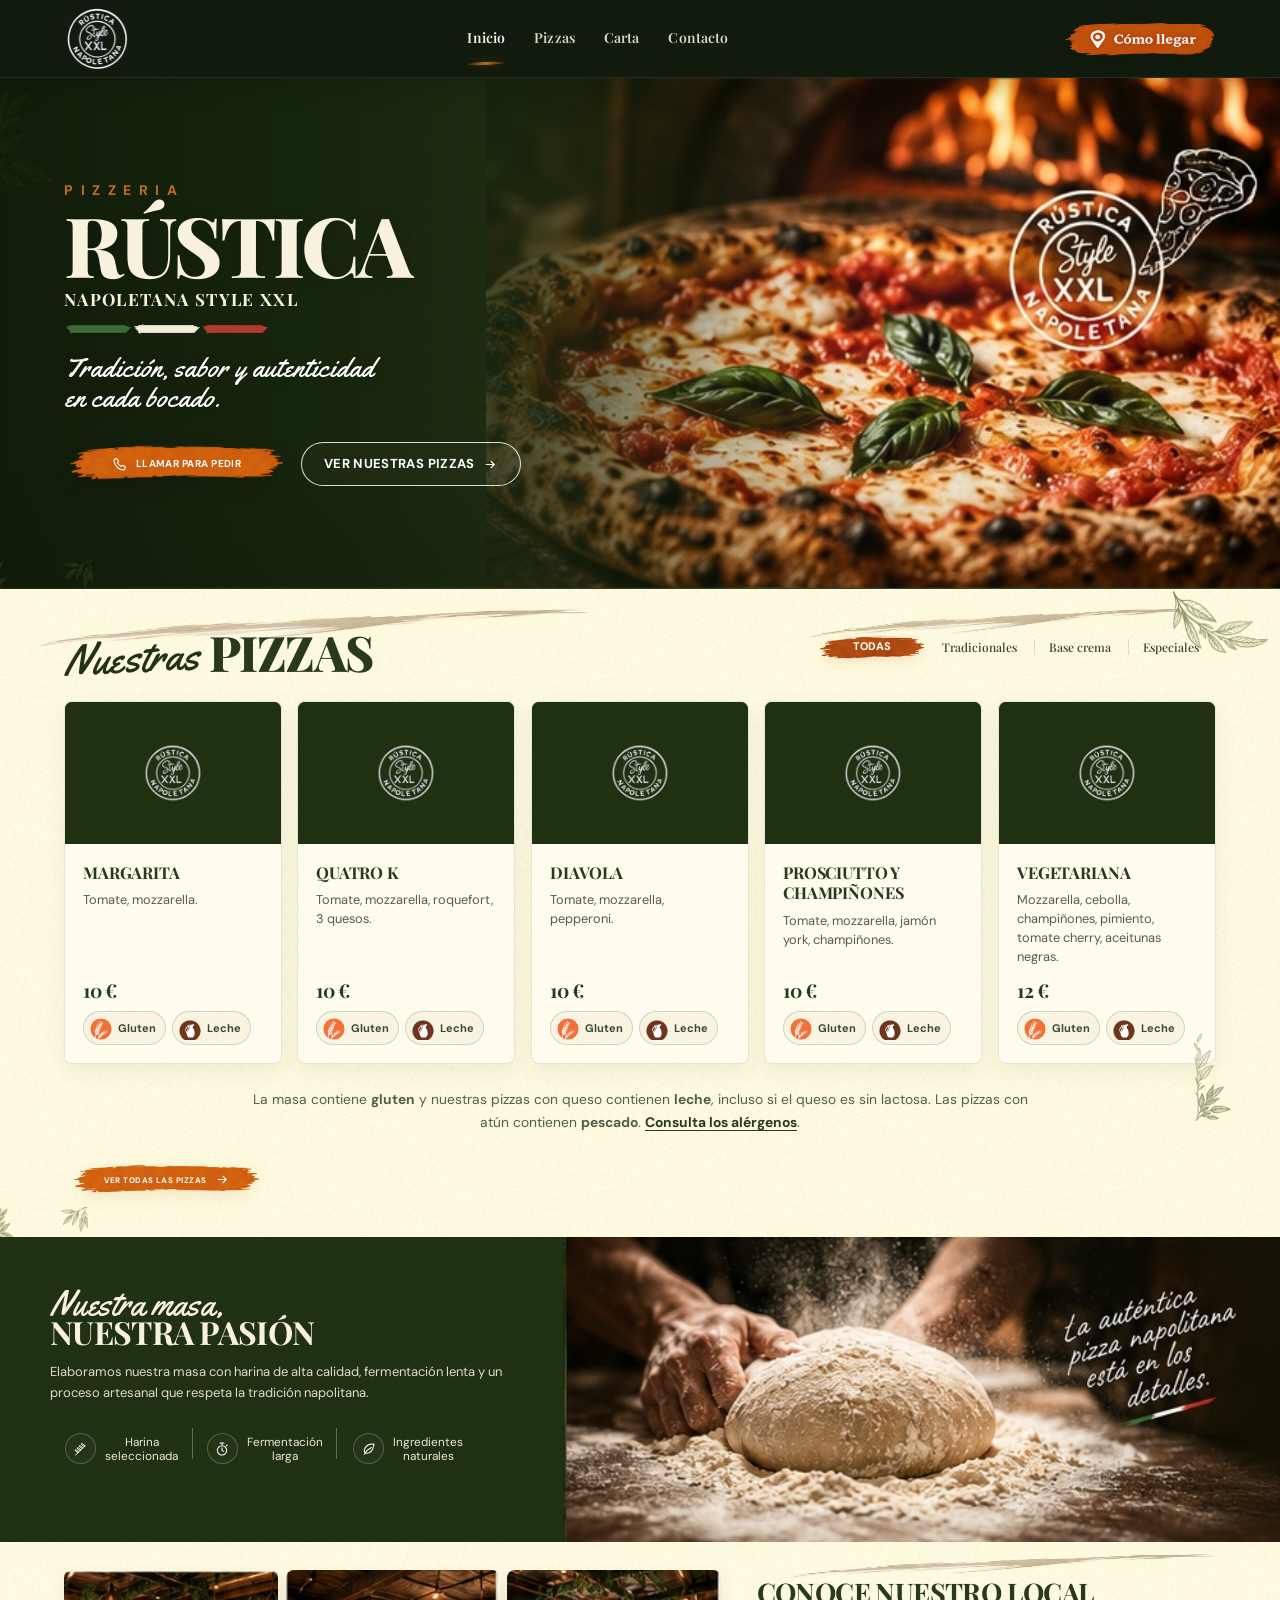
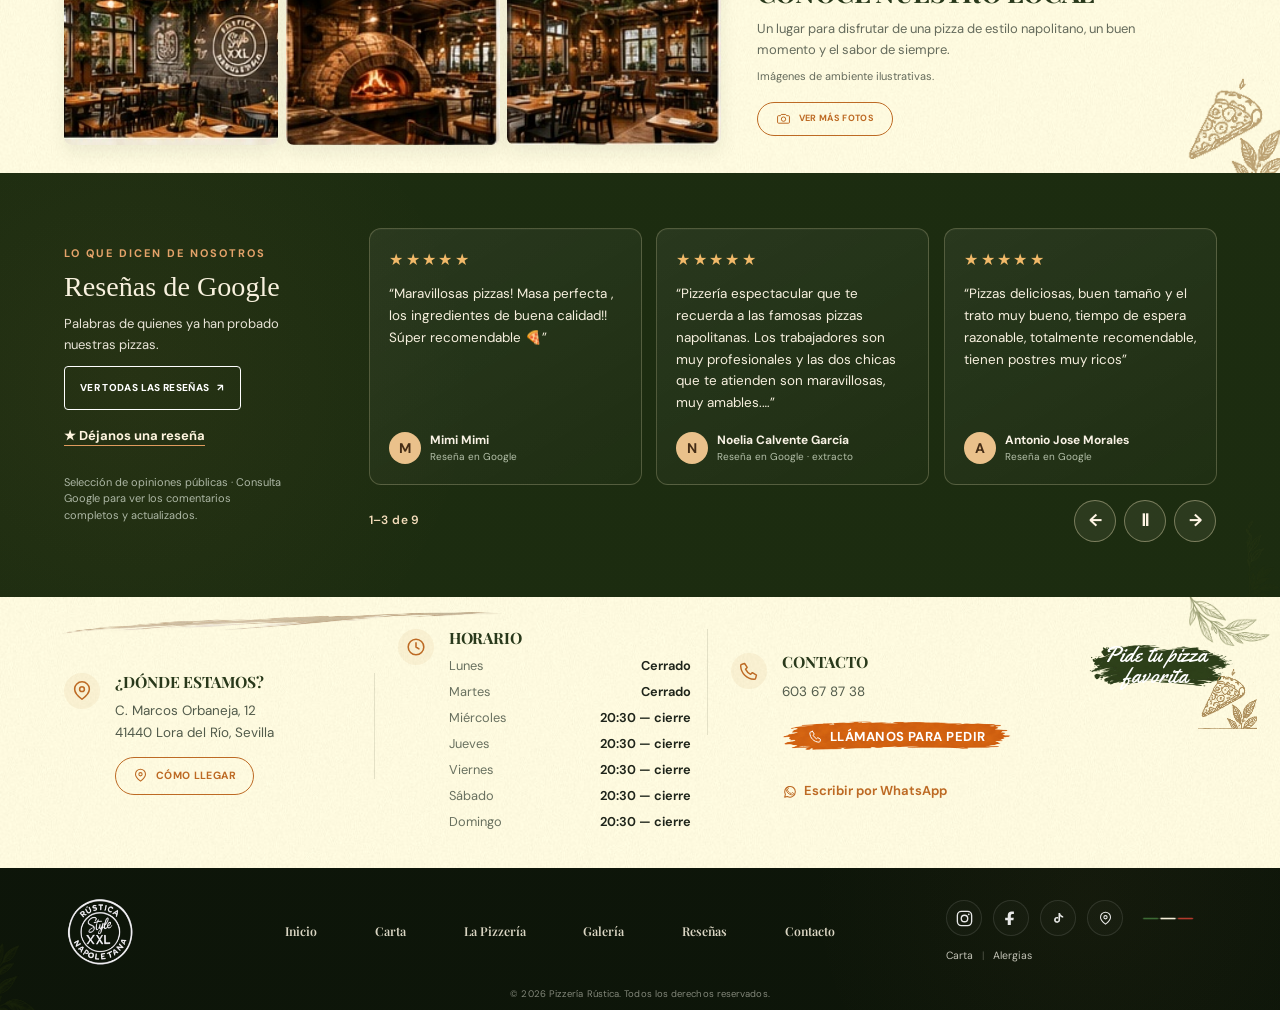
==== commit d236e3ee: "haciendo cambios" ====
--- a/index.html
+++ b/index.html
@@ -11,9 +11,8 @@
 
   <meta name="robots" content="index,follow">
   <meta name="theme-color" content="#18240f">
-    <link rel="icon" type="image/png" href="assets/logorustica.png">
-    <link rel="apple-touch-icon" href="assets/logorustica.png">
   <link rel="icon" href="favicon.ico" sizes="any">
+  <link rel="icon" type="image/png" sizes="512x512" href="favicon-512.png">
   <link rel="icon" type="image/png" sizes="32x32" href="favicon-32x32.png">
   <link rel="icon" type="image/png" sizes="16x16" href="favicon-16x16.png">
   <link rel="apple-touch-icon" sizes="180x180" href="apple-touch-icon.png">
@@ -23,6 +22,7 @@
   <meta property="og:description" content="Pizza napolitana artesanal XXL en Lora del Río, Sevilla.">
 
   <title>Pizzería Rústica | Napoletana Style XXL en Lora del Río</title>
+  <script type="application/ld+json">{"@context": "https://schema.org", "@type": "Restaurant", "name": "Pizzería Rústica Napoletana Style XXL", "description": "Pizzas napolitanas en Lora del Río. Consulta la carta y llama por teléfono para pedir.", "telephone": "+34 603 67 87 38", "servesCuisine": "Pizza napolitana", "address": {"@type": "PostalAddress", "streetAddress": "Calle Marcos Orbaneja, 12", "postalCode": "41440", "addressLocality": "Lora del Río", "addressRegion": "Sevilla", "addressCountry": "ES"}, "hasMap": "https://www.google.com/maps/search/?api=1&query=Pizzer%C3%ADa%20Rustica%20Napoletana%20Style%20XXL%20Lora%20del%20R%C3%ADo&query_place_id=ChIJ_e6LOQDvEg0RnpeNVBLz2Lw"}</script>
 
   <link rel="preconnect" href="https://fonts.googleapis.com">
   <link rel="preconnect" href="https://fonts.gstatic.com" crossorigin>
@@ -34,9 +34,12 @@
 
   <link rel="preload" as="image" href="assets/hero-pizza.jpg" fetchpriority="high">
   <link rel="stylesheet" href="style.css">
+  <link rel="stylesheet" href="mejoras.css">
+  <link rel="stylesheet" href="acabados-v42.css">
 </head>
 
 <body>
+  <a class="skip-link" href="#contenido">Saltar al contenido</a>
 
   <!-- =====================================================
        HEADER
@@ -46,6 +49,7 @@
     <a class="brand brand-logo" href="#inicio" aria-label="Ir al inicio">
       <img
         class="logo"
+        width="68" height="68"
         src="assets/logorustica.png"
         alt="Pizzería Rústica Napoletana Style XXL"
       >
@@ -64,25 +68,20 @@
     <nav id="main-nav" class="main-nav" aria-label="Navegación principal">
       <a class="active" href="#inicio">Inicio</a>
       <a href="#pizzas">Pizzas</a>
-            <a href="carta.html">Carta</a>
+      <a href="carta.html">Carta</a>
 
       <a href="#contacto">Contacto</a>
     </nav>
 
-    <a
-      class="brush-btn header-location hero-location-btn"
-      href="https://www.google.com/maps/search/?api=1&query=C.%20Marcos%20Orbaneja%2012%2C%2041440%20Lora%20del%20R%C3%ADo%2C%20Sevilla"
-      target="_blank"
-      rel="noopener noreferrer"
-      aria-label="Cómo llegar a Pizzería Rústica"
-    >
-      Cómo llegar
+    <a class="brush-btn header-location hero-location-btn header-call" href="tel:+34603678738" aria-label="Llamar a Pizzería Rústica al 603 67 87 38">
+      <svg class="ui-icon btn-icon" aria-hidden="true" focusable="false"><use href="assets/ui-icons.svg#icon-phone"></use></svg>
+      LLAMAR AHORA
     </a>
 
   </header>
 
 
-  <main>
+  <main id="contenido">
 
     <!-- =====================================================
          HERO
@@ -94,6 +93,7 @@
         src="assets/leaf-hero-top-left.png"
         alt=""
         aria-hidden="true"
+        decoding="async"
       >
 
       <div class="hero-content">
@@ -112,22 +112,14 @@
         </p>
 
         <div class="hero-buttons hero-actions">
-
-          <a class="brush-btn hero-cta" href="#pizzas">
+          <a class="brush-btn hero-cta" href="tel:+34603678738" aria-label="Llamar al 603 67 87 38 para consultar o pedir">
+            <svg class="ui-icon btn-icon" aria-hidden="true" focusable="false"><use href="assets/ui-icons.svg#icon-phone"></use></svg>
+            LLAMAR PARA PEDIR
+          </a>
+          <a class="outline-btn hero-map-btn" href="#pizzas">
             VER NUESTRAS PIZZAS
             <svg class="ui-icon btn-icon" aria-hidden="true" focusable="false"><use href="assets/ui-icons.svg#icon-arrow-right"></use></svg>
           </a>
-
-          <a
-            class="outline-btn hero-map-btn"
-            href="https://www.google.com/maps/search/?api=1&query=C.%20Marcos%20Orbaneja%2012%2C%2041440%20Lora%20del%20R%C3%ADo%2C%20Sevilla"
-            target="_blank"
-            rel="noopener noreferrer"
-          >
-            <svg class="ui-icon btn-icon" aria-hidden="true" focusable="false"><use href="assets/ui-icons.svg#icon-map-pin"></use></svg>
-            CÓMO LLEGAR
-          </a>
-
         </div>
       </div>
 
@@ -149,8 +141,8 @@
         <div
           id="pizza-tabs"
           class="tabs"
-          role="tablist"
-          aria-label="Categorías de pizzas"
+          role="group"
+          aria-label="Filtrar pizzas por categoría"
         >
           <span class="menu-loading">Cargando categorías…</span>
         </div>
@@ -167,6 +159,8 @@
         </p>
       </div>
 
+      <p class="home-allergen-note">La masa contiene <strong>gluten</strong> y nuestras pizzas con queso contienen <strong>leche</strong>, incluso si el queso es sin lactosa. Las pizzas con atún contienen <strong>pescado</strong>. <a href="carta.html#alergenos">Consulta los alérgenos</a>.</p>
+
       <a class="brush-btn center-btn" href="carta.html">
         VER TODAS LAS PIZZAS
         <svg class="ui-icon btn-icon" aria-hidden="true" focusable="false"><use href="assets/ui-icons.svg#icon-arrow-right"></use></svg>
@@ -253,23 +247,9 @@
 
       <div class="local-photos">
 
-        <img
-          src="assets/logorustica.png"
-          alt="Interior de Pizzería Rústica"
-          loading="lazy"
-        >
-
-        <img
-          src="assets/logorustica.png"
-          alt="Interior de Pizzería Rústica"
-          loading="lazy"
-        >
-
-        <img
-          src="assets/logorustica.png"
-          alt="Interior del local de Pizzería Rústica"
-          loading="lazy"
-        >
+        <img src="assets/local-01.jpg" alt="Ambiente de inspiración rústica; imagen ilustrativa" loading="lazy" decoding="async" width="208" height="147">
+        <img src="assets/local-02-horno.jpg" alt="Horno de leña en una ambientación ilustrativa" loading="lazy" decoding="async" width="165" height="147">
+        <img src="assets/local-03.jpg" alt="Zona de mesas de estilo rústico; imagen ilustrativa" loading="lazy" decoding="async" width="168" height="147">
 
       </div>
 
@@ -281,10 +261,10 @@
         </h2>
 
         <p>
-          Un rincón de Rústica en Lora del Río.
-          Ambiente acogedor, decoración rústica
-          y pizza de estilo napolitano.
+          Un lugar para disfrutar de una pizza de estilo napolitano,
+          un buen momento y el sabor de siempre.
         </p>
+        <small class="gallery-disclaimer">Imágenes de ambiente ilustrativas.</small>
 
         <a
           class="outline-dark"
@@ -302,85 +282,50 @@
 
 
     <!-- =====================================================
-         RESEÑAS
+         RESEÑAS DE GOOGLE · selección con rotación accesible
     ====================================================== -->
-    <section
-      id="resenas"
-      class="reviews"
-      aria-labelledby="reviews-title"
-    >
-
+    <section id="resenas" class="reviews reviews-v4" aria-labelledby="reviews-title">
       <div class="reviews-brand">
-
-        <h2 id="reviews-title">
-          Reseñas de Google
-        </h2>
-
-        <div class="google-rating">
-          <span class="google">Google</span>
-          <span class="stars" aria-hidden="true">★★★★★</span>
-        </div>
-
-        <a
-          class="outline-light"
-          href="https://www.google.com/maps/search/?api=1&query=C.%20Marcos%20Orbaneja%2012%2C%2041440%20Lora%20del%20R%C3%ADo%2C%20Sevilla"
-          target="_blank"
-          rel="noopener noreferrer"
-        >
-          <svg class="ui-icon btn-icon" aria-hidden="true" focusable="false"><use href="assets/ui-icons.svg#icon-star"></use></svg>
-          VER RESEÑAS EN GOOGLE
-        </a>
-
-      </div>
-
-
-      <article class="review-card">
-
-        <span class="quote" aria-hidden="true">“</span>
-
-        <p>
-          Próximamente mostraremos aquí
-          reseñas reales de nuestros clientes.
-        </p>
-
-        <small>
-          Pizzería Rústica
-        </small>
-
-      </article>
-
-
-      <article class="review-card">
-
-        <span class="quote" aria-hidden="true">“</span>
-
-        <p>
-          Opiniones reales de Google
-          aparecerán en este espacio.
-        </p>
-
-        <small>
-          Pizzería Rústica
-        </small>
-
-      </article>
-
-
-      <article class="review-card">
-
-        <span class="quote" aria-hidden="true">“</span>
-
-        <p>
-          Consulta nuestras valoraciones
-          directamente en Google.
-        </p>
-
-        <small>
-          Pizzería Rústica
-        </small>
-
-      </article>
-
+        <span class="reviews-eyebrow">LO QUE DICEN DE NOSOTROS</span>
+        <h2 id="reviews-title">Reseñas de Google</h2>
+        <p class="reviews-intro">Palabras de quienes ya han probado nuestras pizzas.</p>
+        <div class="reviews-links">
+          <a class="outline-light reviews-google-link" href="https://www.google.com/maps/search/?api=1&query=Pizzer%C3%ADa%20Rustica%20Napoletana%20Style%20XXL%20Lora%20del%20R%C3%ADo&amp;query_place_id=ChIJ_e6LOQDvEg0RnpeNVBLz2Lw" target="_blank" rel="noopener noreferrer">
+            VER TODAS LAS RESEÑAS <span aria-hidden="true">↗</span>
+          </a>
+          <a class="reviews-write-link" href="https://search.google.com/local/writereview?placeid=ChIJ_e6LOQDvEg0RnpeNVBLz2Lw" target="_blank" rel="noopener noreferrer">
+            <span aria-hidden="true">★</span> Déjanos una reseña
+          </a>
+        </div>
+        <small class="reviews-disclaimer">Selección de opiniones públicas · Consulta Google para ver los comentarios completos y actualizados.</small>
+      </div>
+      <div class="reviews-carousel" id="reviews-carousel" aria-label="Opiniones de clientes">
+        <div class="reviews-track" id="reviews-track">
+          <article class="review-card review-testimonial">
+          <span class="review-stars" aria-label="5 de 5 estrellas">★★★★★</span>
+          <p>“Maravillosas pizzas! Masa perfecta , los ingredientes de buena calidad!! Súper recomendable 🍕”</p>
+          <div class="review-author"><span class="review-avatar" aria-hidden="true">M</span><span><strong>Mimi Mimi</strong><small>Reseña en Google</small></span></div>
+        </article>
+<article class="review-card review-testimonial">
+          <span class="review-stars" aria-label="5 de 5 estrellas">★★★★★</span>
+          <p>“Pizzería espectacular que te recuerda a las famosas pizzas napolitanas. Los trabajadores son muy profesionales y las dos chicas que te atienden son maravillosas, muy amables.…”</p>
+          <div class="review-author"><span class="review-avatar" aria-hidden="true">N</span><span><strong>Noelia Calvente García</strong><small>Reseña en Google · extracto</small></span></div>
+        </article>
+<article class="review-card review-testimonial">
+          <span class="review-stars" aria-label="5 de 5 estrellas">★★★★★</span>
+          <p>“Pizzas deliciosas, buen tamaño y el trato muy bueno, tiempo de espera razonable, totalmente recomendable, tienen postres muy ricos”</p>
+          <div class="review-author"><span class="review-avatar" aria-hidden="true">A</span><span><strong>Antonio Jose Morales</strong><small>Reseña en Google</small></span></div>
+        </article>
+        </div>
+        <div class="reviews-controls" id="reviews-controls" hidden>
+          <div class="reviews-pagination" id="reviews-pagination" aria-label="Opiniones mostradas">1 de 9</div>
+          <div class="reviews-buttons">
+            <button type="button" id="reviews-prev" aria-label="Mostrar opiniones anteriores" title="Anteriores">←</button>
+            <button type="button" id="reviews-toggle" aria-label="Pausar rotación de reseñas" title="Pausar rotación">Ⅱ</button>
+            <button type="button" id="reviews-next" aria-label="Mostrar opiniones siguientes" title="Siguientes">→</button>
+          </div>
+        </div>
+      </div>
     </section>
 
 
@@ -410,7 +355,7 @@
 
         <a
           class="outline-dark"
-          href="https://www.google.com/maps/search/?api=1&query=C.%20Marcos%20Orbaneja%2012%2C%2041440%20Lora%20del%20R%C3%ADo%2C%20Sevilla"
+          href="https://www.google.com/maps/search/?api=1&amp;query=Pizzer%C3%ADa%20Rustica%20Napoletana%20Style%20XXL%20Lora%20del%20R%C3%ADo&amp;query_place_id=ChIJ_e6LOQDvEg0RnpeNVBLz2Lw"
           target="_blank"
           rel="noopener noreferrer"
         >
@@ -488,6 +433,11 @@
             603 67 87 38
           </a>
         </p>
+
+        <a class="brush-btn contact-call" href="tel:+34603678738" aria-label="Llamar a Pizzería Rústica">
+          <svg class="ui-icon btn-icon" aria-hidden="true" focusable="false"><use href="assets/ui-icons.svg#icon-phone"></use></svg>
+          LLÁMANOS PARA PEDIR
+        </a>
 
         <a
           class="contact-whatsapp"
@@ -532,7 +482,7 @@
     >
 
      <a href="index.html#inicio">Inicio</a>
-      <a href="#pizzas-carta">Carta</a>
+      <a href="carta.html">Carta</a>
       <a href="index.html#pizzeria">La Pizzería</a>
       <a href="index.html#galeria">Galería</a>
       <a href="index.html#resenas">Reseñas</a>
@@ -560,7 +510,7 @@
           <svg class="ui-icon" aria-hidden="true" focusable="false"><use href="assets/ui-icons.svg#icon-tiktok"></use></svg>
         </a>
 
-        <a class="social-icon maps-icon" href="https://www.google.com/maps/search/?api=1&query=C.%20Marcos%20Orbaneja%2012%2C%2041440%20Lora%20del%20R%C3%ADo%2C%20Sevilla" target="_blank" rel="noopener noreferrer" aria-label="Pizzería Rústica en Google Maps" title="Google Maps">
+        <a class="social-icon maps-icon" href="https://www.google.com/maps/search/?api=1&amp;query=Pizzer%C3%ADa%20Rustica%20Napoletana%20Style%20XXL%20Lora%20del%20R%C3%ADo&amp;query_place_id=ChIJ_e6LOQDvEg0RnpeNVBLz2Lw" target="_blank" rel="noopener noreferrer" aria-label="Pizzería Rústica en Google Maps" title="Google Maps">
           <svg class="ui-icon" aria-hidden="true" focusable="false"><use href="assets/ui-icons.svg#icon-map-pin"></use></svg>
         </a>
 
@@ -572,9 +522,8 @@
       <div class="footer-links">
         <a href="carta.html">Carta</a>
         <i>|</i>
-        <a href="carta.html#alergenos">Alérgenos</a>
-        <i>|</i>
-        <span>Privacidad</span>
+        <a href="carta.html#alergenos">Alergias</a>
+
       </div>
 
     </div>
@@ -591,7 +540,12 @@
   <!-- =====================================================
        JS
   ====================================================== -->
+  <a class="mobile-phone-cta" href="tel:+34603678738" aria-label="Llamar al 603 67 87 38">
+    <svg class="ui-icon btn-icon" aria-hidden="true" focusable="false"><use href="assets/ui-icons.svg#icon-phone"></use></svg>
+    LLAMAR PARA PEDIR · 603 67 87 38
+  </a>
   <script src="script.js" defer></script>
+  <script src="resenas.js" defer></script>
 
 </body>
 </html>
--- a/style.css
+++ b/style.css
@@ -10320,3 +10320,25 @@
     font-size: 9px;
   }
 }
+
+/* =========================================================
+   RÚSTICA V2.1 — MEJORAS PUNTUALES, DISEÑO ORIGINAL INTACTO
+   ========================================================= */
+.header-call { gap: 8px; white-space: nowrap; }
+.header-call .ui-icon { width: 15px; height: 15px; }
+.hero-cta .btn-icon, .carta-call-primary .btn-icon { width: 16px; height: 16px; }
+.contact-call { grid-column: 2; display: inline-flex; align-items: center; justify-content: center; gap: 7px; min-width: 160px; min-height: 44px; padding: 0 14px; font-size: 10px; margin: 12px 0 3px; background: url("assets/brush-orange-hero.png") center/100% 100% no-repeat; color: #fff; }
+.contact-call .ui-icon, .allergen-contact .ui-icon { width: 15px; height: 15px; }
+.contact .contact-whatsapp { display: inline-flex; align-items: center; gap: 6px; font-size: 10px; margin-top: 8px; }
+.carta-call-primary { margin: 20px auto 6px; display: inline-flex; align-items: center; justify-content: center; gap: 8px; width: 205px; height: 50px; background: url("assets/brush-orange-hero.png") center/100% 100% no-repeat; color: white; font-size: 10px; }
+.allergen-contact { display: flex; align-items: center; justify-content: center; }
+.allergen-contact .brush-btn { display: inline-flex; align-items: center; justify-content: center; gap: 6px; padding: 14px 20px; color: white; background: url("assets/brush-orange-wide.png") center/100% 100% no-repeat; font-size: 10px; min-height: 46px; }
+.review-information { display: flex; flex-direction: column; align-items: flex-start; justify-content: center; }
+.review-information small a { text-decoration: underline; text-underline-offset: 3px; }
+.mobile-phone-cta { display: none; }
+@media (max-width: 800px) {
+  .mobile-phone-cta { position: fixed; left: 12px; right: 12px; bottom: max(12px, env(safe-area-inset-bottom)); z-index: 999; min-height: 48px; padding: 10px 15px; display: flex; align-items: center; justify-content: center; gap: 8px; border-radius: 9px; color: #fff; background: var(--orange); box-shadow: 0 5px 16px rgba(0,0,0,.26); font-size: 11px; font-weight: 700; letter-spacing: .03em; }
+  .mobile-phone-cta .ui-icon { width: 18px; height: 18px; }
+  body { padding-bottom: 72px; }
+}
+@media (prefers-reduced-motion: reduce) { .mobile-phone-cta { transition: none; } }
--- a/mejoras.css
+++ b/mejoras.css
@@ -0,0 +1,195 @@
+/* Rústica · mejoras de presentación V3
+   Mantiene la estética original (hojas, pinceladas, fotografía principal y texturas).
+   Cambios aislados aquí para facilitar futuros retoques. */
+:root { --readable-ink:#34402c; }
+html { scroll-padding-top:90px; }
+.skip-link { position:fixed; inset:10px auto auto 12px; z-index:1500; transform:translateY(-160%); padding:12px 17px; border-radius:9px; background:#fffdf5; color:var(--green-dark); font-weight:700; box-shadow:0 5px 15px #0005; }
+.skip-link:focus { transform:translateY(0); }
+:where(a,button):focus-visible { outline:3px solid #eeb573; outline-offset:3px; }
+.main-nav a, .topbar nav a { font-size:clamp(12px, 1.1vw, 14px); }
+.header-call { min-width:150px; font-size:11px; }
+.hero-script { max-width:530px; }
+.hero-cta, .hero-map-btn, .contact-call, .carta-call-primary { font-size:clamp(11px,1.05vw,13px); }
+.hero-buttons { gap:12px; }
+.pizzas .section-head { margin-bottom:clamp(18px,2.2vw,30px); }
+.tabs { max-width:100%; }
+.tabs button { min-height:42px; font-size:12px; line-height:1.2; }
+.tabs button.selected { font-size:11px; }
+.pizza-grid { align-items:stretch; }
+.pizza-card { overflow:hidden; min-width:0; display:flex; flex-direction:column; }
+.pizza-card > .pizza-placeholder { flex:0 0 auto; }
+.pizza-card > .pizza-placeholder img { max-height:100%; }
+.pizza-card .pizza-card-body { flex:1; display:flex; flex-direction:column; padding:18px; }
+.pizza-card h3, .carta-pizza-grid .pizza-card h3 { min-height:0; font-size:clamp(15px,1.27vw,18px); line-height:1.25; letter-spacing:-.15px; }
+.pizza-card p, .carta-pizza-grid .pizza-card p { min-height:0; font-size:clamp(12px,1vw,14px); line-height:1.48; color:#555e4a; margin:9px 0 0; }
+.pizza-card-bottom { display:flex; flex-direction:column; align-items:flex-start; margin-top:auto; padding-top:13px; gap:10px; }
+.pizza-card-bottom .pizza-price { display:block; margin:0; font-size:clamp(19px,1.5vw,23px); line-height:1.1; }
+.pizza-allergens { display:flex; gap:6px; flex-wrap:wrap; min-width:0; }
+.pizza-allergens .allergen-tag { display:inline-flex; align-items:center; gap:5px; padding:4px 9px 4px 5px; border-radius:999px; border:1px solid rgba(40,54,24,.14); background:rgba(247,240,221,.76); color:#3a4a32; font-size:11px; font-weight:700; line-height:1; white-space:nowrap; }
+.pizza-allergens .allergen-tag img { width:24px; height:24px; object-fit:contain; }
+.home-allergen-note { max-width:790px; margin:24px auto 0; font-size:clamp(12px,1.08vw,14px); line-height:1.65; text-align:center; color:#525f48; }
+.home-allergen-note a { text-decoration:underline; text-underline-offset:3px; color:var(--green); font-weight:700; }
+.local-photos img { aspect-ratio:1/1; width:100%; object-fit:cover; border-radius:8px; }
+.gallery-disclaimer { display:block; margin-top:8px; color:var(--muted); font-size:11px; }
+.passion p, .local-copy p, .review-card p { font-size:clamp(13px,1vw,15px); line-height:1.65; }
+.trait { font-size:clamp(11px,.92vw,13px); }
+.review-card small { font-size:12px; }
+.contact h3 { font-size:clamp(15px,1.22vw,18px); }
+.contact address, .contact p { font-size:clamp(13px,1.05vw,15px); }
+.contact .schedule div { font-size:clamp(12px,1vw,14px); min-height:26px; }
+.contact-call { max-width:245px; }
+.contact .contact-whatsapp { font-size:13px; }
+.menu-row { font-size:clamp(13px,1.05vw,15px); min-height:44px; }
+.menu-row strong { font-size:clamp(14px,1.08vw,16px); }
+.carta-list-card > h3 { font-size:14px; }
+.allergen-info { align-items:start; gap:30px; }
+.allergen-info-copy h2 { font-size:clamp(23px,2.55vw,35px); line-height:1.2; }
+.allergen-info-copy p { font-size:clamp(13px,1.06vw,15px); line-height:1.7; }
+.allergen-info-copy .allergen-explanation { margin-top:14px; }
+.allergen-legend { display:flex; flex-wrap:wrap; gap:10px 20px; margin:18px 0; }
+.allergen-legend-item { display:flex; align-items:center; gap:7px; font-size:13px; font-weight:700; color:#34472c; }
+.allergen-legend-item .allergen-icon { width:40px; height:40px; flex:0 0 40px; background:transparent; border:0; padding:0; }
+.allergen-legend-item .allergen-icon img { display:block; width:40px; height:40px; object-fit:contain; }
+.footer-links .footer-notice { max-width:180px; display:inline-block; line-height:1.4; }
+.footer-nav a, footer nav a { font-size:clamp(11px,.96vw,13px); }
+/* Tablet y móvil: menos recortes, tarjetas legibles, acciones accesibles */
+@media (max-width: 1000px) {
+  .topbar { gap:12px; }
+  .section-head { flex-wrap:wrap; }
+  .pizza-grid { grid-template-columns:repeat(3,minmax(0,1fr)); }
+}
+@media (max-width: 800px) {
+  html { scroll-padding-top:74px; }
+  .topbar { min-height:70px; }
+  .main-nav.is-open { box-shadow:0 16px 26px #14210d40; }
+  .main-nav a { min-height:44px; display:flex; align-items:center; }
+  .pizza-grid, .carta-pizza-grid { grid-template-columns:repeat(2,minmax(0,1fr)); }
+  .pizza-card > .pizza-placeholder, .carta-pizza-grid .pizza-card > .pizza-placeholder { height:clamp(135px,24vw,185px); }
+  .pizza-card .pizza-card-body { padding:16px; }
+  .pizza-card h3, .carta-pizza-grid .pizza-card h3 { font-size:16px; }
+  .pizza-card p, .carta-pizza-grid .pizza-card p { font-size:13px; }
+  .local-copy { padding-right:0; }
+  .local-photos img { min-height:0; height:clamp(110px,20vw,170px); }
+  .reviews { align-items:stretch; }
+  .reviews .review-card p { font-size:13px; }
+  .mobile-phone-cta { min-height:52px; font-size:13px; }
+  .allergen-info { gap:20px; }
+  .allergen-contact { justify-content:flex-start; }
+}
+@media (max-width: 620px) {
+  .section-head { gap:18px; }
+  .tabs { width:100%; display:flex; overflow-x:auto; scrollbar-width:thin; gap:5px; padding:5px 1px 9px; scroll-snap-type:x proximity; }
+  .tabs button, .tabs .selected { flex:0 0 auto; width:auto; min-width:100px; min-height:44px; padding:9px 15px; font-size:12px; scroll-snap-align:start; }
+  .tabs button + button::before { display:none; }
+  .pizza-grid, .carta-pizza-grid { grid-template-columns:1fr; gap:14px; }
+  .pizza-card, .carta-pizza-grid .pizza-card { display:grid; grid-template-columns:minmax(110px,34%) minmax(0,1fr); min-height:174px; }
+  .pizza-card > .pizza-placeholder, .carta-pizza-grid .pizza-card > .pizza-placeholder { height:100%; min-height:174px; }
+  .pizza-card > .pizza-placeholder img { max-width:74%; }
+  .pizza-card .pizza-card-body, .pizza-card > .pizza-card-body { padding:15px 12px; }
+  .pizza-card h3, .carta-pizza-grid .pizza-card h3 { font-size:15px; }
+  .pizza-card p, .carta-pizza-grid .pizza-card p { font-size:12px; line-height:1.4; }
+  .pizza-card-bottom { gap:9px; padding-top:11px; }
+  .pizza-card-bottom .pizza-price { font-size:19px; }
+  .pizza-allergens .allergen-tag { font-size:10px; padding:3px 6px 3px 3px; gap:3px; }
+  .pizza-allergens .allergen-tag img { width:19px; height:19px; }
+  .hero { background-position:center, right center, center; }
+  .hero-content { padding-bottom:35px; }
+  .local-photos { display:grid; grid-template-columns:repeat(3,minmax(0,1fr)); }
+  .local-photos img { height:clamp(95px,28vw,145px); }
+  .contact-call { margin-top:8px; }
+  .carta-extras { grid-template-columns:1fr; }
+  .allergen-info { display:block; }
+  .allergen-contact { margin-top:24px; }
+  .home-allergen-note { text-align:left; }
+  .footer-links .footer-notice { max-width:150px; }
+}
+@media (max-width:380px) {
+  .pizza-card, .carta-pizza-grid .pizza-card { grid-template-columns:100px minmax(0,1fr); }
+  .pizza-card > .pizza-placeholder, .carta-pizza-grid .pizza-card > .pizza-placeholder { min-height:190px; }
+  .pizza-card .pizza-card-body { padding:13px 10px; }
+  .pizza-card h3, .carta-pizza-grid .pizza-card h3 { font-size:14px; }
+  .pizza-allergens { gap:3px; }
+  .pizza-allergens .allergen-tag { font-size:10px; }
+  .mobile-phone-cta { font-size:11px; left:8px; right:8px; }
+}
+@media (prefers-reduced-motion:reduce) {
+  html { scroll-behavior:auto; }
+  .pizza-card, .pizza-card > img, .hero-cta, .outline-btn { transition:none!important; transform:none!important; }
+  .reveal-on-scroll, .carta-card-animate { opacity:1!important; transform:none!important; }
+}
+
+
+/* =========================================================
+   RÚSTICA V4 — RESEÑAS REALES Y AFINADO RESPONSIVE
+   Mantiene las imágenes, texturas, hojas y tipografía original.
+   ========================================================= */
+:root { color-scheme: light; }
+html { scroll-behavior:smooth; }
+#inicio, #pizzas, #resenas, #contacto, #alergenos { scroll-margin-top:88px; }
+.reviews-v4 {
+  grid-template-columns:minmax(220px,.95fr) minmax(0,3.1fr);
+  gap:clamp(20px,3.5vw,54px);
+  align-items:center;
+  padding-block:clamp(35px,4.3vw,65px);
+  min-height:295px;
+}
+.reviews-v4 > * { min-width:0; position:relative; z-index:1; }
+.reviews-v4 .reviews-brand { gap:10px; }
+.reviews-v4 .reviews-eyebrow { font:700 11px/1.3 'DM Sans',sans-serif; letter-spacing:.18em; color:#e4a36a; }
+.reviews-v4 h2 { font-size:clamp(24px,2.2vw,33px); line-height:1.15; }
+.reviews-v4 .reviews-intro { font-size:clamp(13px,1vw,15px); line-height:1.65; color:#e8e4d7; }
+.reviews-v4 .reviews-links { display:flex; flex-wrap:wrap; align-items:center; gap:7px 18px; }
+.reviews-v4 .reviews-brand .reviews-google-link { margin:0; min-width:0; min-height:44px; height:auto; display:inline-flex; align-items:center; justify-content:center; text-align:center; gap:8px; padding:11px 15px; border-radius:4px; font-size:10px; font-weight:800; }
+.reviews-v4 .reviews-write-link { color:#fff5df; font-size:13px; font-weight:700; text-decoration:underline; text-decoration-color:#df9b5e; text-underline-offset:5px; padding:10px 0; }
+.reviews-v4 .reviews-write-link:hover { color:#f5b77c; }
+.reviews-v4 .reviews-disclaimer { display:block; margin-top:3px; max-width:32ch; color:#adb7a5; line-height:1.5; font-size:11px; }
+.reviews-carousel { width:100%; min-width:0; }
+.reviews-track { display:grid; grid-template-columns:repeat(3,minmax(0,1fr)); align-items:stretch; gap:15px; }
+.reviews-v4 .review-testimonial { display:flex; flex-direction:column; margin:0; padding:clamp(16px,1.5vw,23px); min-width:0; min-height:210px; border:1px solid #f8eac12d; border-radius:12px; background:linear-gradient(150deg,#ffffff0f,#ffffff04); }
+.reviews-v4 .review-stars { display:block; margin-bottom:12px; color:#f1b969; letter-spacing:.15em; font-size:16px; }
+.reviews-v4 .review-testimonial p { color:#f7f0df; font-family:'DM Sans',sans-serif; font-size:clamp(13px,1.05vw,15px); line-height:1.62; overflow-wrap:anywhere; }
+.reviews-v4 .review-author { display:flex; align-items:center; gap:9px; margin-top:auto; padding-top:18px; }
+.reviews-v4 .review-author strong { display:block; color:#f9f2e5; font-size:12px; font-weight:700; line-height:1.35; }
+.reviews-v4 .review-author small { margin-top:2px; font-size:10px; color:#b5c0aa; }
+.reviews-v4 .review-avatar { display:flex; align-items:center; justify-content:center; flex:0 0 32px; height:32px; border-radius:50%; color:#452d16; background:#eac18b; font:700 14px/1 'DM Sans',sans-serif; }
+.reviews-controls[hidden] { display:none; }
+.reviews-controls { margin-top:15px; display:flex; align-items:center; justify-content:space-between; gap:14px; }
+.reviews-pagination { color:#f4ddbb; font-size:12px; font-weight:600; letter-spacing:.035em; }
+.reviews-buttons { display:flex; gap:8px; }
+.reviews-buttons button { display:grid; place-items:center; width:42px; height:42px; border-radius:50%; border:1px solid #eadbb66b; background:#fff9e012; color:#fff5e5; cursor:pointer; font:700 17px/1 'DM Sans',sans-serif; transition:background .18s,border-color .18s; }
+.reviews-buttons button:hover { background:#fff9e030; border-color:#f4c890; }
+.reviews-buttons button:focus-visible { outline:3px solid #ffbf83; outline-offset:3px; }
+.reviews-v4 .review-card:hover { transform:none; }
+/* Distintas cantidades de tarjetas visibles según el tamaño. */
+@media(max-width:1100px) {
+  .reviews-v4 { grid-template-columns:minmax(0,1fr); gap:24px; }
+  .reviews-v4 .reviews-brand { align-items:center; text-align:center; }
+  .reviews-v4 .reviews-disclaimer { max-width:65ch; }
+  .reviews-v4 .reviews-links { justify-content:center; }
+  .reviews-track { grid-template-columns:repeat(2,minmax(0,1fr)); }
+  .reviews-track .review-testimonial:nth-child(n+3) { display:none; }
+}
+@media(max-width:620px) {
+  .reviews-v4 { padding:34px 6.5% 29px; gap:21px; }
+  .reviews-v4 .reviews-brand { align-items:flex-start; text-align:left; }
+  .reviews-v4 .reviews-links { justify-content:flex-start; }
+  .reviews-v4 .reviews-disclaimer { max-width:40ch; }
+  .reviews-track { grid-template-columns:minmax(0,1fr); }
+  .reviews-track .review-testimonial:nth-child(n+2) { display:none; }
+  .reviews-v4 .review-testimonial { min-height:188px; }
+  .reviews-v4 .review-testimonial p { font-size:14px; }
+  .reviews-controls { margin-top:10px; }
+  .contact .contact-whatsapp { min-height:44px; align-items:center; }
+  .main-nav.is-open { max-height:calc(100dvh - 70px); overflow-y:auto; }
+  .mobile-phone-cta { padding-bottom:max(10px,env(safe-area-inset-bottom)); }
+}
+@media (max-width:390px) {
+  .reviews-v4 h2 { font-size:25px; }
+  .reviews-v4 .reviews-google-link { width:100%; }
+  .reviews-v4 .reviews-links { width:100%; }
+  .reviews-v4 .review-testimonial { padding:16px; }
+}
+@media(prefers-reduced-motion:reduce) {
+  html { scroll-behavior:auto; }
+  .reviews-buttons button, .reviews-v4 .review-testimonial { transition:none; }
+}
--- a/acabados-v42.css
+++ b/acabados-v42.css
@@ -0,0 +1,116 @@
+/* ===========================================================
+   RÚSTICA V4.2 · Acabados visuales y experiencia móvil
+   Complementa, sin sustituir, el diseño original.
+   =========================================================== */
+
+/* Espacio para las anclas y foco claro para teclado. */
+html { scroll-padding-top: 88px; }
+:where(a, button):focus-visible {
+  outline: 3px solid #f1ae63;
+  outline-offset: 4px;
+}
+:where(#pizzas, #pizzas-carta, #contacto, #resenas, #alergenos) {
+  scroll-margin-top: 88px;
+}
+
+/* La información y el precio tienen más peso que el elemento decorativo. */
+.pizza-card {
+  border: 1px solid rgba(54, 66, 39, .12);
+  box-shadow: 0 8px 22px rgba(24, 38, 17, .065);
+}
+.pizza-card .pizza-card-body {
+  min-width: 0;
+}
+.pizza-card h3 { overflow-wrap: break-word; }
+.pizza-card .pizza-card-bottom .pizza-price {
+  color: #233b1b;
+  letter-spacing: -.025em;
+}
+.pizza-allergens .allergen-tag {
+  border-color: rgba(49, 65, 35, .18);
+}
+.tabs button:focus-visible {
+  outline-offset: 2px;
+}
+
+/* Enlaces de acción: área táctil cómoda, sin modificar las pinceladas. */
+.header-call, .hero-cta, .hero-map-btn, .carta-call-primary,
+.contact-call, .allergen-contact .brush-btn,
+.contact .contact-whatsapp, .carta-back-home,
+.reviews-v4 .reviews-write-link {
+  min-height: 44px;
+}
+.contact .contact-whatsapp {
+  text-underline-offset: 4px;
+}
+.reviews-v4 .review-testimonial {
+  border-color: rgba(248, 234, 193, .22);
+}
+.reviews-v4 .review-author strong { overflow-wrap: anywhere; }
+
+/* Tablets: las tarjetas ganan aire entre títulos, ingredientes y precio. */
+@media (min-width: 621px) and (max-width: 1000px) {
+  .pizza-grid, .carta-pizza-grid { gap: 16px; }
+  .pizza-card .pizza-card-body { padding: 18px; }
+  .pizza-card p, .carta-pizza-grid .pizza-card p { line-height: 1.58; }
+  .carta-pizzas { padding-block: 42px 52px; }
+}
+
+/* Móviles: lectura más cómoda y botón de llamada siempre prioritario. */
+@media (max-width: 620px) {
+  html { scroll-padding-top: 76px; }
+  :where(#pizzas, #pizzas-carta, #contacto, #resenas, #alergenos) { scroll-margin-top: 76px; }
+  .hamb { min-width: 44px; min-height: 44px; }
+  .tabs { -webkit-overflow-scrolling: touch; overscroll-behavior-inline: contain; }
+  .tabs button { min-height: 46px; }
+  .pizza-grid, .carta-pizza-grid { gap: 15px; }
+  .pizza-card, .carta-pizza-grid .pizza-card {
+    grid-template-columns: minmax(108px, 32%) minmax(0, 1fr);
+    min-height: 178px;
+    border-radius: 11px;
+  }
+  .pizza-card > .pizza-placeholder,
+  .carta-pizza-grid .pizza-card > .pizza-placeholder {
+    min-height: 178px;
+    height: 100%;
+  }
+  .pizza-card .pizza-card-body { padding: 15px 13px; }
+  .pizza-card h3, .carta-pizza-grid .pizza-card h3 { font-size: 15px; line-height: 1.3; }
+  .pizza-card p, .carta-pizza-grid .pizza-card p { font-size: 12px; line-height: 1.5; }
+  .pizza-card-bottom { gap: 10px; }
+  .pizza-card-bottom .pizza-price { font-size: 20px; }
+  .pizza-allergens .allergen-tag { min-height: 25px; }
+  .carta-extras { gap: 17px; }
+  .carta-list-card { padding: 23px 20px; }
+  .menu-row { gap: 14px; }
+  .menu-row span { min-width: 0; }
+  .menu-row strong { white-space: nowrap; }
+  .allergen-legend-item { min-height: 42px; }
+  .contact-call { min-height: 48px; }
+  body { padding-bottom: calc(88px + env(safe-area-inset-bottom)); }
+  .mobile-phone-cta {
+    left: max(10px, env(safe-area-inset-left));
+    right: max(10px, env(safe-area-inset-right));
+    bottom: max(10px, env(safe-area-inset-bottom));
+    min-height: 54px;
+    padding: 12px 15px;
+    border: 1px solid rgba(255, 236, 203, .35);
+    border-radius: 12px;
+    background: linear-gradient(135deg, #cd782f, #aa541d);
+    box-shadow: 0 9px 26px rgba(20, 28, 14, .27);
+    font-size: clamp(11px, 3.4vw, 13px);
+    letter-spacing: .015em;
+  }
+}
+@media (max-width: 350px) {
+  .pizza-card, .carta-pizza-grid .pizza-card { grid-template-columns: 96px minmax(0, 1fr); }
+  .pizza-card .pizza-card-body { padding: 12px 10px; }
+  .pizza-card h3, .carta-pizza-grid .pizza-card h3 { font-size: 13.5px; }
+  .pizza-allergens { gap: 4px; }
+  .pizza-allergens .allergen-tag { font-size: 9.5px; padding-inline: 4px; }
+  .pizza-allergens .allergen-tag img { width: 17px; height: 17px; }
+}
+@media (prefers-reduced-motion: reduce) {
+  *, *::before, *::after { scroll-behavior: auto !important; }
+  .pizza-card, .pizza-card *, .mobile-phone-cta { transition-duration: 0s !important; }
+}
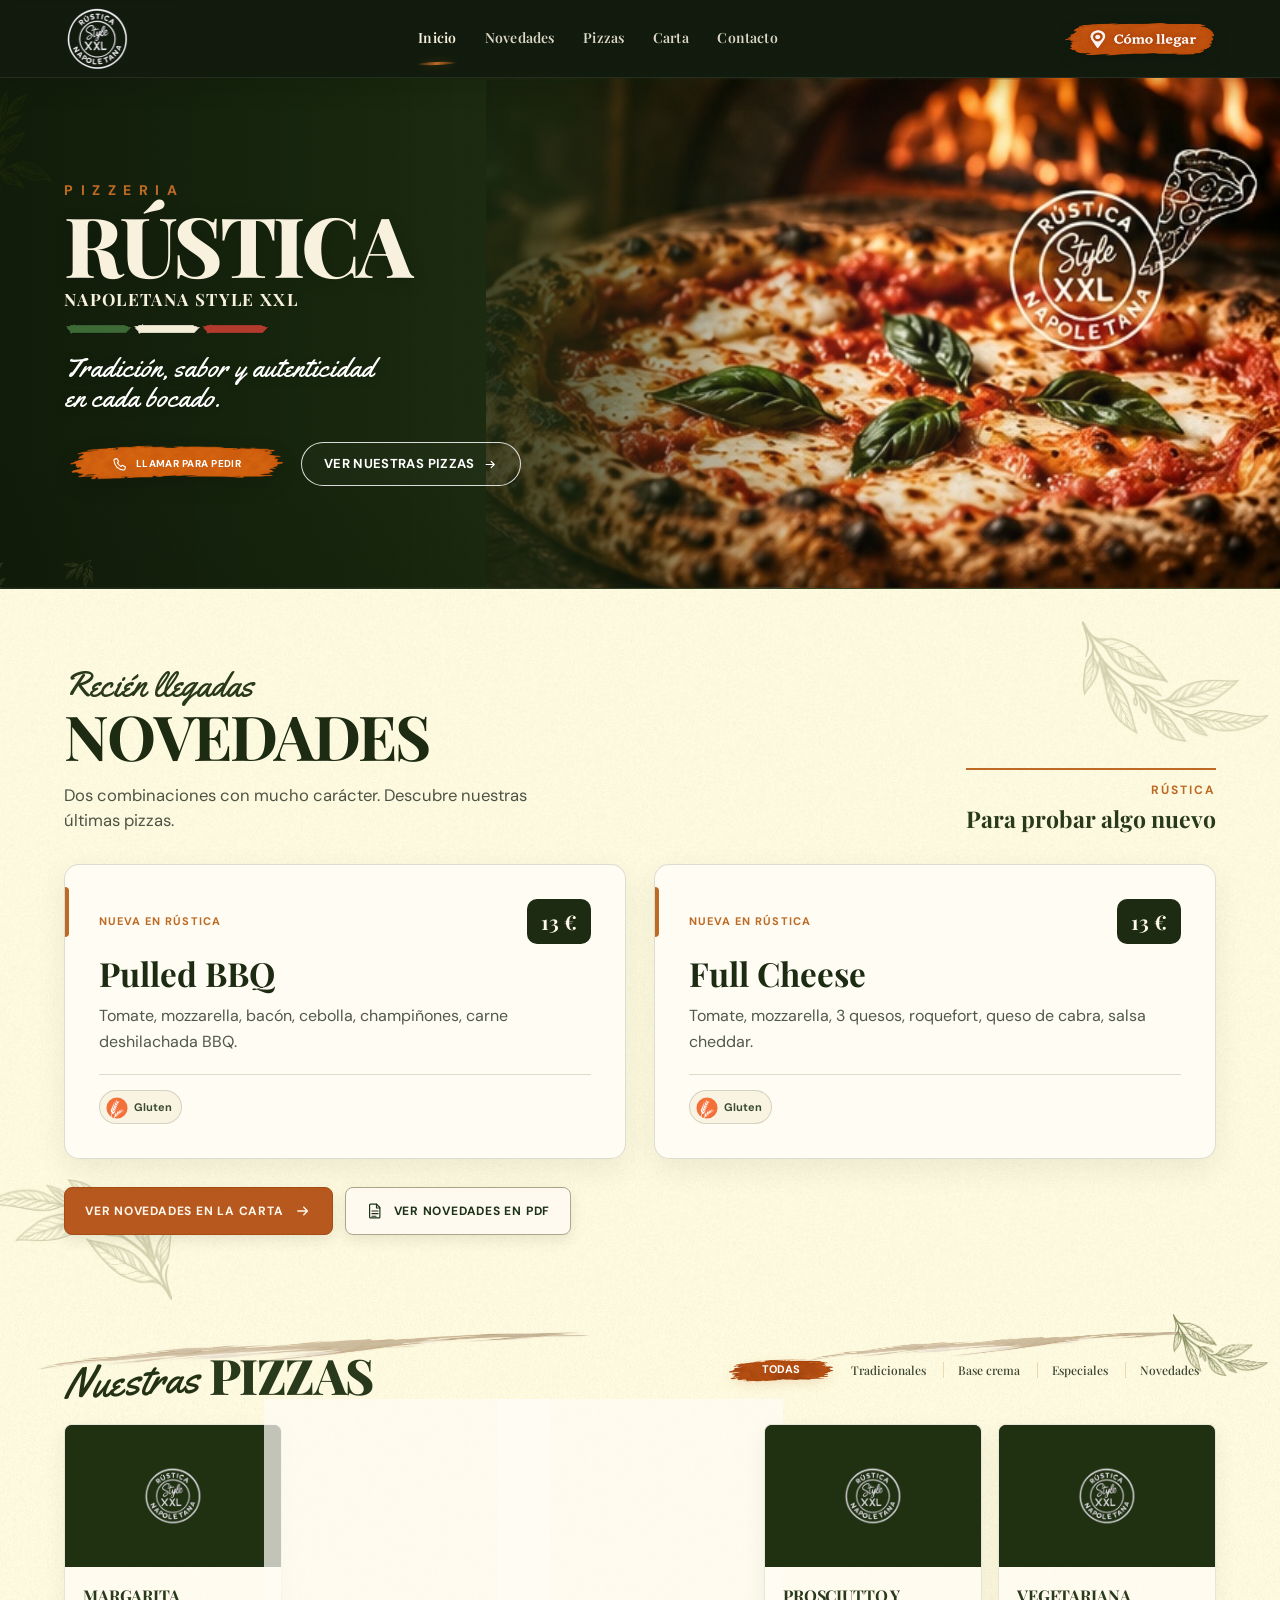
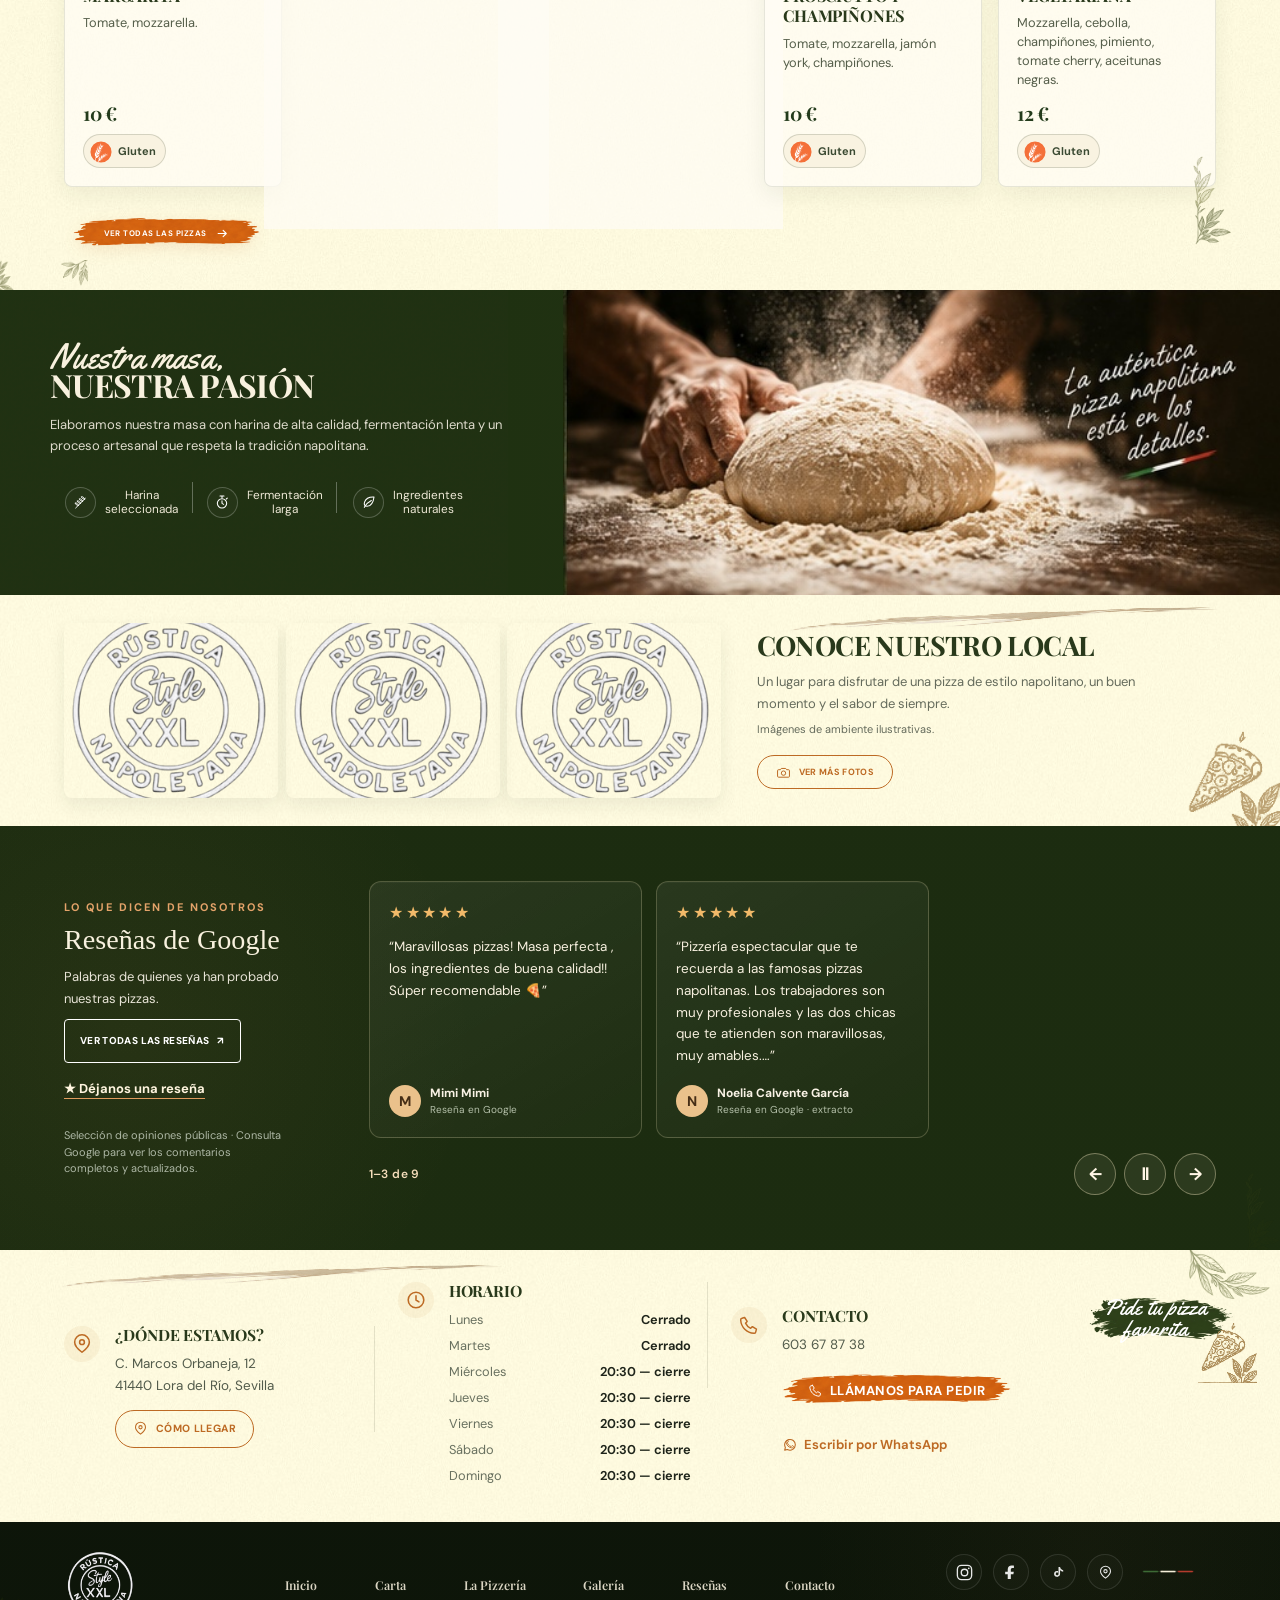
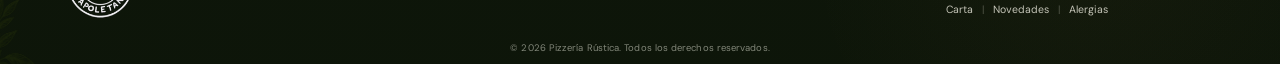
==== commit 6ac094d5: "responsividad commit" ====
--- a/index.html
+++ b/index.html
@@ -36,6 +36,8 @@
   <link rel="stylesheet" href="style.css">
   <link rel="stylesheet" href="mejoras.css">
   <link rel="stylesheet" href="acabados-v42.css">
+  <link rel="stylesheet" href="novedades-rustica.css">
+  <link rel="stylesheet" href="rustica-ajustes-responsive.css">
 </head>
 
 <body>
@@ -67,6 +69,7 @@
 
     <nav id="main-nav" class="main-nav" aria-label="Navegación principal">
       <a class="active" href="#inicio">Inicio</a>
+      <a href="#novedades">Novedades</a>
       <a href="#pizzas">Pizzas</a>
       <a href="carta.html">Carta</a>
 
@@ -123,6 +126,39 @@
         </div>
       </div>
 
+    </section>
+
+
+    <!-- =====================================================
+         NOVEDADES — DESDE carta.json (MISMA FUENTE QUE LA CARTA)
+    ====================================================== -->
+    <section id="novedades" class="novedades-rustica paper" aria-labelledby="novedades-title">
+      <div class="novedades-rustica-inner">
+        <div class="novedades-head">
+          <div>
+            <span class="script olive">Recién llegadas</span>
+            <h2 id="novedades-title">NOVEDADES</h2>
+            <p>Dos combinaciones con mucho carácter. Descubre nuestras últimas pizzas.</p>
+          </div>
+          <div class="novedades-note" aria-hidden="true">
+            <span>RÚSTICA</span>
+            <strong>Para probar algo nuevo</strong>
+          </div>
+        </div>
+        <div id="novedades-grid" class="novedades-grid" aria-live="polite" aria-busy="true">
+          <p class="menu-loading">Cargando novedades…</p>
+        </div>
+        <div class="novedades-actions">
+          <a class="rustica-cta rustica-cta--primary" href="carta.html?categoria=novedades#pizzas-carta">
+            <span>VER NOVEDADES EN LA CARTA</span>
+            <svg class="ui-icon" aria-hidden="true" focusable="false"><use href="assets/ui-icons.svg#icon-arrow-right"></use></svg>
+          </a>
+          <a class="rustica-cta rustica-cta--secondary" href="documentos/Carta_Novedades_Rustica_A5.pdf" target="_blank" rel="noopener noreferrer" aria-label="Ver carta de novedades en PDF (abre otra pestaña)">
+            <svg class="ui-icon" aria-hidden="true" focusable="false"><use href="assets/ui-icons.svg#icon-file-text"></use></svg>
+            <span>VER NOVEDADES EN PDF</span>
+          </a>
+        </div>
+      </div>
     </section>
 
 
@@ -159,8 +195,6 @@
         </p>
       </div>
 
-      <p class="home-allergen-note">La masa contiene <strong>gluten</strong> y nuestras pizzas con queso contienen <strong>leche</strong>, incluso si el queso es sin lactosa. Las pizzas con atún contienen <strong>pescado</strong>. <a href="carta.html#alergenos">Consulta los alérgenos</a>.</p>
-
       <a class="brush-btn center-btn" href="carta.html">
         VER TODAS LAS PIZZAS
         <svg class="ui-icon btn-icon" aria-hidden="true" focusable="false"><use href="assets/ui-icons.svg#icon-arrow-right"></use></svg>
@@ -247,9 +281,9 @@
 
       <div class="local-photos">
 
-        <img src="assets/local-01.jpg" alt="Ambiente de inspiración rústica; imagen ilustrativa" loading="lazy" decoding="async" width="208" height="147">
-        <img src="assets/local-02-horno.jpg" alt="Horno de leña en una ambientación ilustrativa" loading="lazy" decoding="async" width="165" height="147">
-        <img src="assets/local-03.jpg" alt="Zona de mesas de estilo rústico; imagen ilustrativa" loading="lazy" decoding="async" width="168" height="147">
+        <img src="assets/logorustica.png" alt="Ambiente de inspiración rústica; imagen ilustrativa" loading="lazy" decoding="async" width="208" height="147">
+        <img src="assets/logorustica.png" alt="Horno de leña en una ambientación ilustrativa" loading="lazy" decoding="async" width="165" height="147">
+        <img src="assets/logorustica.png" alt="Zona de mesas de estilo rústico; imagen ilustrativa" loading="lazy" decoding="async" width="168" height="147">
 
       </div>
 
@@ -522,6 +556,8 @@
       <div class="footer-links">
         <a href="carta.html">Carta</a>
         <i>|</i>
+        <a href="#novedades">Novedades</a>
+        <i>|</i>
         <a href="carta.html#alergenos">Alergias</a>
 
       </div>
--- a/novedades-rustica.css
+++ b/novedades-rustica.css
@@ -0,0 +1,50 @@
+/* RÚSTICA — Novedades 2026: añadido sin sustituir la identidad original. */
+:where(#novedades) { scroll-margin-top: 88px; }
+.novedades-rustica {
+  position: relative;
+  overflow: hidden;
+  padding: clamp(48px, 6vw, 88px) max(5%, calc((100vw - 1180px) / 2));
+  background: #f7f0dd url('assets/paper-texture.jpg') center / 520px repeat;
+}
+.novedades-rustica::before,
+.novedades-rustica::after {
+  content: ''; position: absolute; width: min(26vw, 220px); aspect-ratio: 1;
+  background: url('assets/leaf-cream-top-right.png') center / contain no-repeat;
+  opacity: .28; pointer-events: none;
+}
+.novedades-rustica::before { top: -18px; right: -22px; }
+.novedades-rustica::after { bottom: -38px; left: -48px; transform: rotate(180deg); }
+.novedades-rustica-inner { max-width: 1180px; margin: 0 auto; position: relative; z-index: 1; }
+.novedades-head { display:flex; justify-content:space-between; align-items:end; gap: 24px; margin-bottom: 30px; }
+.novedades-head .script { display: block; font-size: clamp(24px, 3vw, 34px); line-height: 1.1; }
+.novedades-head h2 { font-family: 'Playfair Display', Georgia, serif; color: var(--green-dark); font-size: clamp(34px, 5.3vw, 62px); letter-spacing: -.028em; line-height: 1.07; }
+.novedades-head p { margin-top: 13px; max-width: 550px; font-size: clamp(14px, 1.3vw, 17px); color:#4d5444; line-height: 1.55; }
+.novedades-note { min-width: 215px; text-align: right; border-top: 2px solid var(--orange); padding-top: 12px; color:var(--green); }
+.novedades-note span { display:block; font: 700 12px 'DM Sans',sans-serif; letter-spacing:.17em; color:var(--orange); }
+.novedades-note strong { display:block; font: 700 clamp(17px,1.8vw,24px) 'Playfair Display',Georgia,serif; margin-top:5px; }
+.novedades-grid { display:grid; grid-template-columns:repeat(2,minmax(0,1fr)); gap: clamp(16px,3vw,28px); align-items:stretch; }
+.novedad-card { position:relative; min-width:0; border: 1px solid rgba(70,79,51,.19); background: rgba(255,252,245,.94); box-shadow: 0 10px 30px rgba(24,38,17,.08); border-radius:15px; padding: clamp(20px,3vw,34px); display:flex; flex-direction:column; gap:10px; }
+.novedad-card::before { content:''; position:absolute; top:22px; left:0; width:4px; height:50px; background:var(--orange); border-radius:0 4px 4px 0; }
+.novedad-card-top { display:flex; justify-content:space-between; align-items:center; gap:12px; }
+.novedad-label { color:var(--orange); font-size:11px; font-weight:700; letter-spacing:.095em; }
+.novedad-price { background:var(--green-dark); color:#fff9ed; white-space:nowrap; padding:9px 14px; border-radius:10px; font:700 20px 'Playfair Display',Georgia,serif; }
+.novedad-card h3 { color:var(--green-dark); font-size:clamp(24px,2.6vw,34px); line-height:1.17; }
+.novedad-card p { font-size:clamp(14px,1.25vw,16px); line-height:1.6; color:#51594c; margin:0 0 10px; }
+.novedad-card .pizza-allergens { margin-top:auto; padding-top:15px; border-top: 1px solid #dfdbc9; }
+.novedades-actions { display:flex; align-items:center; flex-wrap:wrap; gap:15px 24px; margin-top:29px; }
+.novedades-actions .brush-btn { min-height:48px; display:inline-flex; align-items:center; justify-content:center; }
+.novedades-pdf-link { font-size:14px; font-weight:700; color:var(--green-dark); text-decoration:underline; text-underline-offset:5px; }
+.novedades-pdf-link:hover { color:var(--orange); }
+.carta-pdf-download { display:inline-flex; align-items:center; padding:12px 18px; font-weight:700; background:var(--cream); color:var(--green-dark); border-radius:8px; margin:8px 0 14px; }
+.carta-pdf-download:hover { background:#e8d9ba; }
+@media (max-width:800px) { .novedades-note { display:none; } }
+@media (max-width:620px) {
+  .novedades-rustica { padding:40px 5% 48px; }
+  .novedades-head { margin-bottom:22px; }
+  .novedades-grid { grid-template-columns:1fr; gap:16px; }
+  .novedad-card { padding:20px; }
+  .novedad-card .pizza-allergens { gap:6px; }
+  .novedades-actions { align-items:stretch; flex-direction:column; }
+  .novedades-actions .brush-btn { width:100%; }
+  .novedades-pdf-link { text-align:center; padding:10px; }
+}
--- a/rustica-ajustes-responsive.css
+++ b/rustica-ajustes-responsive.css
@@ -0,0 +1,145 @@
+/* PIZZERÍA RÚSTICA · Ajustes puntuales de legibilidad y responsive (2026)
+   Se carga después de los estilos existentes. Sin rediseñar la web. */
+
+/* Acciones consistentes: sin texto blanco sobre un fondo ausente. */
+.rustica-cta {
+  display: inline-flex;
+  align-items: center;
+  justify-content: center;
+  gap: 10px;
+  min-height: 48px;
+  padding: 12px 20px;
+  border: 1px solid transparent;
+  border-radius: 8px;
+  font: 700 12px/1.35 'DM Sans', Arial, sans-serif;
+  letter-spacing: .065em;
+  text-transform: uppercase;
+  text-decoration: none;
+  text-align: center;
+  cursor: pointer;
+  box-shadow: 0 5px 14px rgba(26, 37, 17, .10);
+  transition: background-color .18s ease, box-shadow .18s ease, transform .18s ease, border-color .18s ease;
+}
+.rustica-cta .ui-icon { flex: 0 0 18px; width: 18px; height: 18px; }
+.rustica-cta--primary,
+.rustica-cta--primary:visited {
+  color: #fff8ec;
+  background: #b7581f;
+  border-color: #a44d17;
+}
+.rustica-cta--primary:hover {
+  color: #fff;
+  background: #974115;
+  box-shadow: 0 8px 18px rgba(83, 37, 12, .20);
+  transform: translateY(-2px);
+}
+.rustica-cta--secondary,
+.rustica-cta--secondary:visited {
+  color: #1c3318;
+  border-color: #a9a88b;
+  background: #fffaf0;
+}
+.rustica-cta--secondary:hover {
+  color: #132e10;
+  background: #eee4ce;
+  border-color: #596f44;
+  transform: translateY(-2px);
+}
+/* Botón del PDF de la carta: en la cabecera oscura, marco fino y crema. */
+.rustica-cta--pdf-dark,
+.rustica-cta--pdf-dark:visited {
+  color: #fff7e8;
+  background: rgba(255, 249, 233, .085);
+  border-color: rgba(239, 211, 161, .70);
+  box-shadow: none;
+}
+.rustica-cta--pdf-dark:hover {
+  color: #132e10;
+  background: #f6ead5;
+  border-color: #f6ead5;
+  box-shadow: 0 6px 17px rgba(0, 0, 0, .12);
+  transform: translateY(-2px);
+}
+.rustica-cta:focus-visible {
+  outline: 3px solid #f3ae61;
+  outline-offset: 4px;
+}
+
+/* Novedades: dos acciones que pertenecen a una misma familia visual. */
+.novedades-actions {
+  display: flex;
+  flex-wrap: wrap;
+  align-items: center;
+  gap: 12px;
+  margin-top: 28px;
+}
+.novedades-actions .rustica-cta { max-width: 100%; }
+.novedades-rustica-inner, .novedades-head > div,
+.novedad-card, .novedad-card h3, .novedad-card p { min-width: 0; }
+.novedad-card h3, .novedad-card p { overflow-wrap: break-word; }
+.novedades-head p { text-wrap: pretty; }
+
+/* Carta: agrupar llamada + PDF, sin descentrar "Volver a la web". */
+.carta-hero-actions {
+  display: flex;
+  flex-wrap: wrap;
+  align-items: center;
+  gap: 12px;
+  margin-top: 20px;
+  margin-bottom: 14px;
+}
+.carta-hero-actions .carta-call-primary {
+  width: auto;
+  min-width: 190px;
+  flex: 0 0 auto;
+  margin: 0;
+  padding-inline: 26px;
+}
+.carta-hero-actions .rustica-cta--pdf-dark { min-width: 220px; }
+.carta-hero-inner { min-width: 0; max-width: 100%; }
+
+/* Pequeños ajustes de fluidez y navegación con teclado. */
+#novedades, #pizzas-carta { scroll-margin-top: 90px; }
+.main-nav a { white-space: nowrap; }
+.novedades-rustica { min-width: 0; }
+.novedad-card .pizza-allergens { min-width: 0; }
+
+@media (max-width: 900px) {
+  .novedades-head { align-items: start; }
+  .novedades-note { display: none; }
+  .novedades-grid { gap: 18px; }
+  .novedades-rustica .novedades-rustica-inner { width: 100%; }
+}
+@media (max-width: 620px) {
+  #novedades, #pizzas-carta { scroll-margin-top: 76px; }
+  .novedades-rustica { padding: 46px 6% 52px; }
+  .novedades-head { margin-bottom: 22px; }
+  .novedades-head h2 { font-size: clamp(31px, 8vw, 42px); }
+  .novedades-grid { grid-template-columns: minmax(0, 1fr); gap: 16px; }
+  .novedad-card { padding: 21px 19px; }
+  .novedad-card .novedad-card-top { gap: 9px; }
+  .novedad-price { padding: 7px 10px; font-size: 18px; }
+  .novedades-actions { flex-direction: column; align-items: stretch; gap: 10px; }
+  .novedades-actions .rustica-cta { width: 100%; min-height: 50px; }
+  .carta-hero-actions { flex-direction: column; align-items: stretch; gap: 11px; }
+  .carta-hero-actions .carta-call-primary,
+  .carta-hero-actions .rustica-cta--pdf-dark {
+    width: 100%;
+    max-width: 360px;
+    min-width: 0;
+    margin: 0;
+    align-self: center;
+  }
+  .carta-hero-actions .carta-call-primary { min-height: 50px; }
+  .carta-hero-actions .rustica-cta--pdf-dark { min-height: 50px; }
+}
+@media (max-width: 360px) {
+  .rustica-cta { padding: 12px 13px; font-size: 11px; letter-spacing: .025em; gap: 7px; }
+  .novedades-head h2 { font-size: 30px; }
+  .novedad-card h3 { font-size: 23px; }
+  .novedad-card p { font-size: 14px; }
+}
+@media (prefers-reduced-motion: reduce) {
+  .rustica-cta { transition: none; }
+  .rustica-cta:hover { transform: none; }
+}
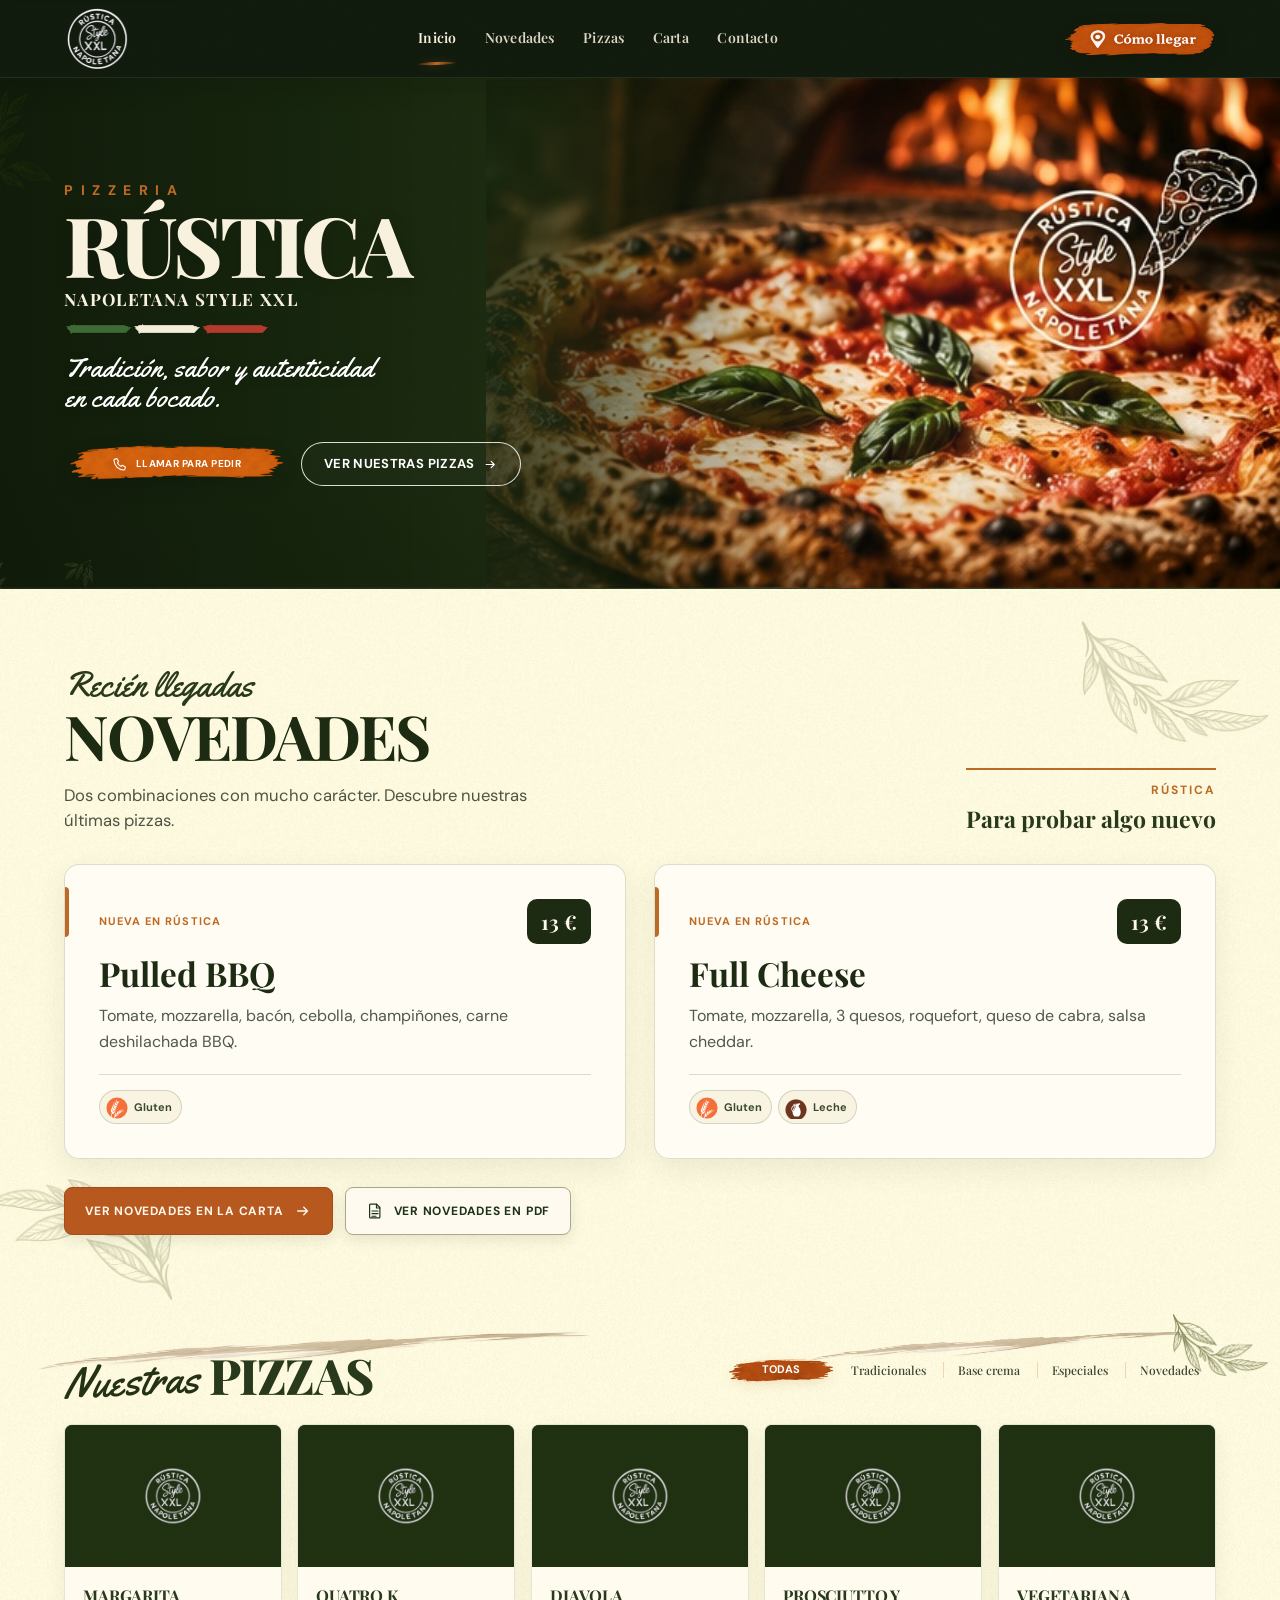
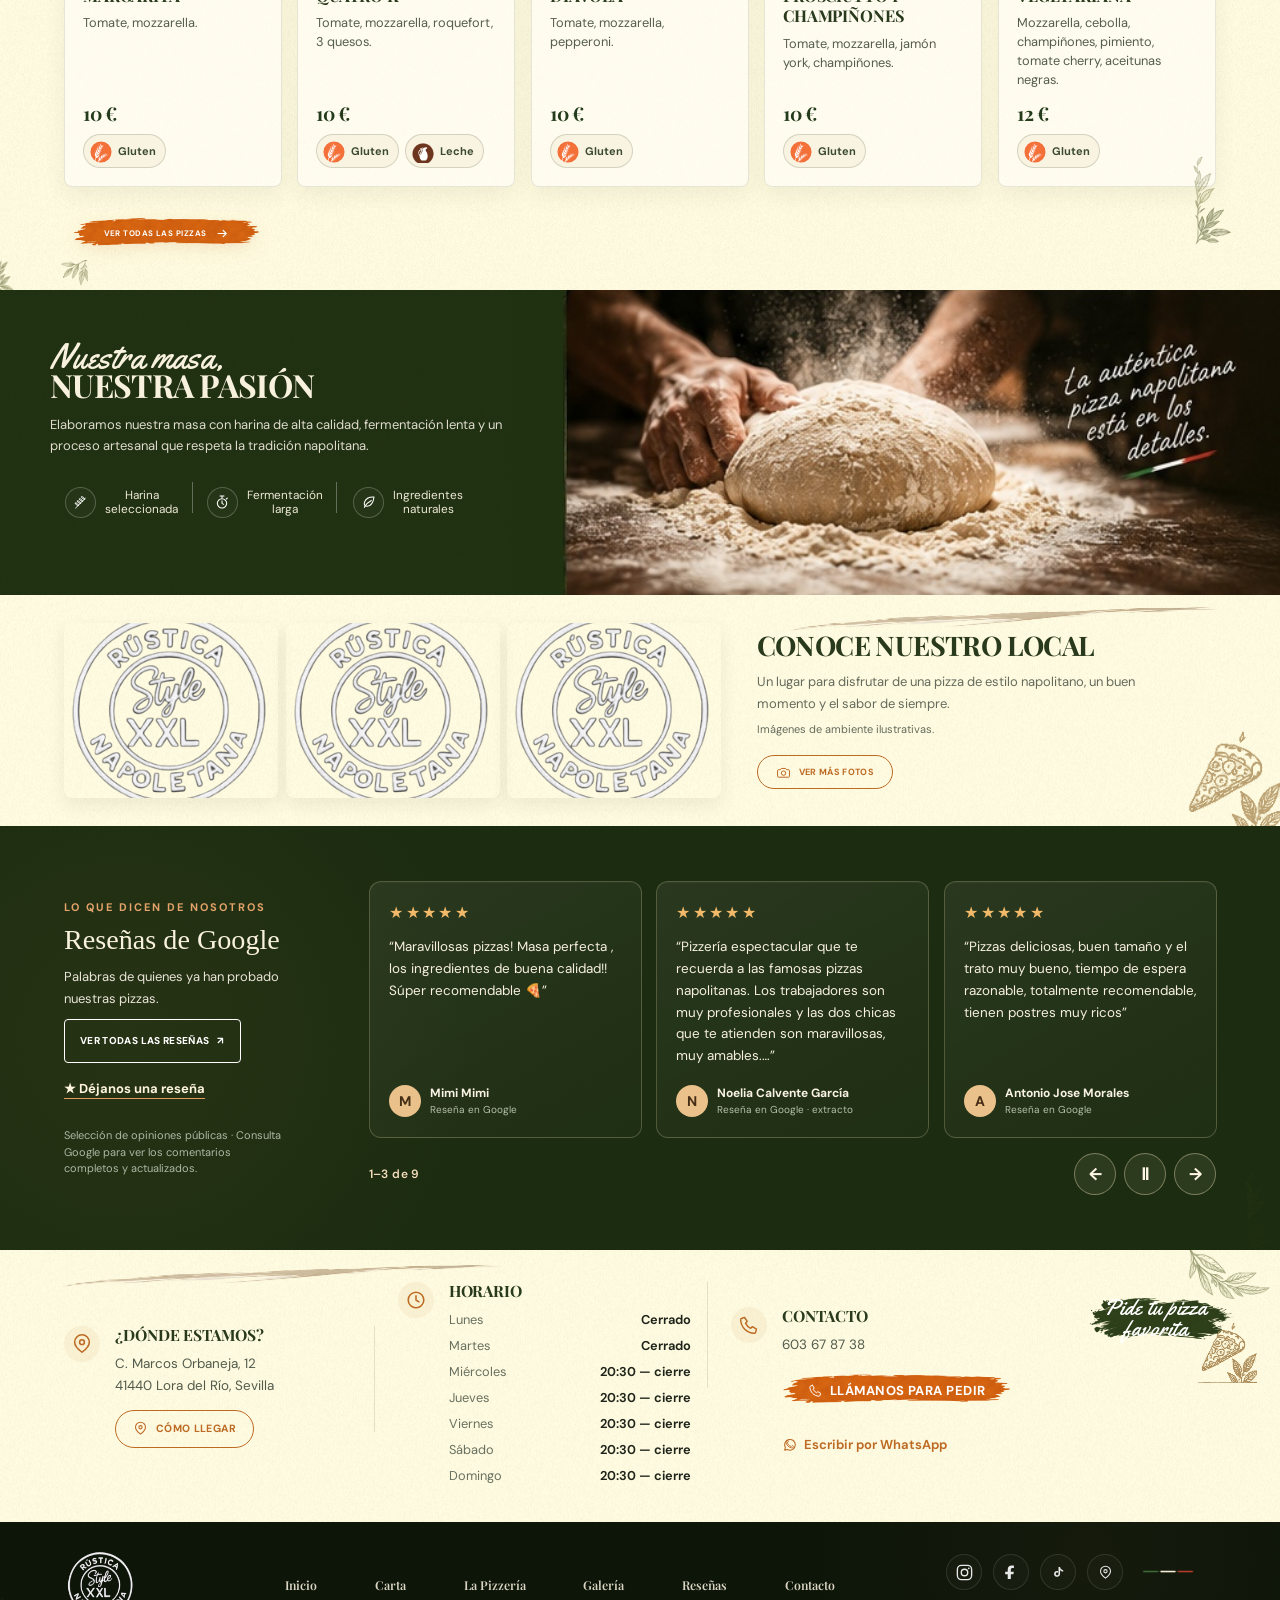
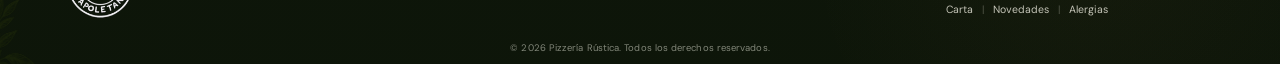
==== commit a39a78ac: "Unificar y limpiar web" ====
--- a/index.html
+++ b/index.html
@@ -34,10 +34,7 @@
 
   <link rel="preload" as="image" href="assets/hero-pizza.jpg" fetchpriority="high">
   <link rel="stylesheet" href="style.css">
-  <link rel="stylesheet" href="mejoras.css">
-  <link rel="stylesheet" href="acabados-v42.css">
-  <link rel="stylesheet" href="novedades-rustica.css">
-  <link rel="stylesheet" href="rustica-ajustes-responsive.css">
+
 </head>
 
 <body>
--- a/style.css
+++ b/style.css
@@ -1,3 +1,10 @@
+/* RÚSTICA · Hoja de estilos unificada — diseño original + ajustes responsive.
+   Orden de reglas preservado; no borrar las reglas finales para móviles. */
+
+
+/* ======================================================================
+   RÚSTICA — MÓDULO: style.css
+   ====================================================================== */
 /* =========================================================
 
    PIZZERÍA RÚSTICA — STYLE.CSS FINAL
@@ -10342,3 +10349,633 @@
   body { padding-bottom: 72px; }
 }
 @media (prefers-reduced-motion: reduce) { .mobile-phone-cta { transition: none; } }
+
+
+/* ======================================================================
+   RÚSTICA — MÓDULO: mejoras.css
+   ====================================================================== */
+/* Rústica · mejoras de presentación V3
+   Mantiene la estética original (hojas, pinceladas, fotografía principal y texturas).
+   Cambios aislados aquí para facilitar futuros retoques. */
+:root { --readable-ink:#34402c; }
+html { scroll-padding-top:90px; }
+.skip-link { position:fixed; inset:10px auto auto 12px; z-index:1500; transform:translateY(-160%); padding:12px 17px; border-radius:9px; background:#fffdf5; color:var(--green-dark); font-weight:700; box-shadow:0 5px 15px #0005; }
+.skip-link:focus { transform:translateY(0); }
+:where(a,button):focus-visible { outline:3px solid #eeb573; outline-offset:3px; }
+.main-nav a, .topbar nav a { font-size:clamp(12px, 1.1vw, 14px); }
+.header-call { min-width:150px; font-size:11px; }
+.hero-script { max-width:530px; }
+.hero-cta, .hero-map-btn, .contact-call, .carta-call-primary { font-size:clamp(11px,1.05vw,13px); }
+.hero-buttons { gap:12px; }
+.pizzas .section-head { margin-bottom:clamp(18px,2.2vw,30px); }
+.tabs { max-width:100%; }
+.tabs button { min-height:42px; font-size:12px; line-height:1.2; }
+.tabs button.selected { font-size:11px; }
+.pizza-grid { align-items:stretch; }
+.pizza-card { overflow:hidden; min-width:0; display:flex; flex-direction:column; }
+.pizza-card > .pizza-placeholder { flex:0 0 auto; }
+.pizza-card > .pizza-placeholder img { max-height:100%; }
+.pizza-card .pizza-card-body { flex:1; display:flex; flex-direction:column; padding:18px; }
+.pizza-card h3, .carta-pizza-grid .pizza-card h3 { min-height:0; font-size:clamp(15px,1.27vw,18px); line-height:1.25; letter-spacing:-.15px; }
+.pizza-card p, .carta-pizza-grid .pizza-card p { min-height:0; font-size:clamp(12px,1vw,14px); line-height:1.48; color:#555e4a; margin:9px 0 0; }
+.pizza-card-bottom { display:flex; flex-direction:column; align-items:flex-start; margin-top:auto; padding-top:13px; gap:10px; }
+.pizza-card-bottom .pizza-price { display:block; margin:0; font-size:clamp(19px,1.5vw,23px); line-height:1.1; }
+.pizza-allergens { display:flex; gap:6px; flex-wrap:wrap; min-width:0; }
+.pizza-allergens .allergen-tag { display:inline-flex; align-items:center; gap:5px; padding:4px 9px 4px 5px; border-radius:999px; border:1px solid rgba(40,54,24,.14); background:rgba(247,240,221,.76); color:#3a4a32; font-size:11px; font-weight:700; line-height:1; white-space:nowrap; }
+.pizza-allergens .allergen-tag img { width:24px; height:24px; object-fit:contain; }
+.home-allergen-note { max-width:790px; margin:24px auto 0; font-size:clamp(12px,1.08vw,14px); line-height:1.65; text-align:center; color:#525f48; }
+.home-allergen-note a { text-decoration:underline; text-underline-offset:3px; color:var(--green); font-weight:700; }
+.local-photos img { aspect-ratio:1/1; width:100%; object-fit:cover; border-radius:8px; }
+.gallery-disclaimer { display:block; margin-top:8px; color:var(--muted); font-size:11px; }
+.passion p, .local-copy p, .review-card p { font-size:clamp(13px,1vw,15px); line-height:1.65; }
+.trait { font-size:clamp(11px,.92vw,13px); }
+.review-card small { font-size:12px; }
+.contact h3 { font-size:clamp(15px,1.22vw,18px); }
+.contact address, .contact p { font-size:clamp(13px,1.05vw,15px); }
+.contact .schedule div { font-size:clamp(12px,1vw,14px); min-height:26px; }
+.contact-call { max-width:245px; }
+.contact .contact-whatsapp { font-size:13px; }
+.menu-row { font-size:clamp(13px,1.05vw,15px); min-height:44px; }
+.menu-row strong { font-size:clamp(14px,1.08vw,16px); }
+.carta-list-card > h3 { font-size:14px; }
+.allergen-info { align-items:start; gap:30px; }
+.allergen-info-copy h2 { font-size:clamp(23px,2.55vw,35px); line-height:1.2; }
+.allergen-info-copy p { font-size:clamp(13px,1.06vw,15px); line-height:1.7; }
+.allergen-info-copy .allergen-explanation { margin-top:14px; }
+.allergen-legend { display:flex; flex-wrap:wrap; gap:10px 20px; margin:18px 0; }
+.allergen-legend-item { display:flex; align-items:center; gap:7px; font-size:13px; font-weight:700; color:#34472c; }
+.allergen-legend-item .allergen-icon { width:40px; height:40px; flex:0 0 40px; background:transparent; border:0; padding:0; }
+.allergen-legend-item .allergen-icon img { display:block; width:40px; height:40px; object-fit:contain; }
+.footer-links .footer-notice { max-width:180px; display:inline-block; line-height:1.4; }
+.footer-nav a, footer nav a { font-size:clamp(11px,.96vw,13px); }
+/* Tablet y móvil: menos recortes, tarjetas legibles, acciones accesibles */
+@media (max-width: 1000px) {
+  .topbar { gap:12px; }
+  .section-head { flex-wrap:wrap; }
+  .pizza-grid { grid-template-columns:repeat(3,minmax(0,1fr)); }
+}
+@media (max-width: 800px) {
+  html { scroll-padding-top:74px; }
+  .topbar { min-height:70px; }
+  .main-nav.is-open { box-shadow:0 16px 26px #14210d40; }
+  .main-nav a { min-height:44px; display:flex; align-items:center; }
+  .pizza-grid, .carta-pizza-grid { grid-template-columns:repeat(2,minmax(0,1fr)); }
+  .pizza-card > .pizza-placeholder, .carta-pizza-grid .pizza-card > .pizza-placeholder { height:clamp(135px,24vw,185px); }
+  .pizza-card .pizza-card-body { padding:16px; }
+  .pizza-card h3, .carta-pizza-grid .pizza-card h3 { font-size:16px; }
+  .pizza-card p, .carta-pizza-grid .pizza-card p { font-size:13px; }
+  .local-copy { padding-right:0; }
+  .local-photos img { min-height:0; height:clamp(110px,20vw,170px); }
+  .reviews { align-items:stretch; }
+  .reviews .review-card p { font-size:13px; }
+  .mobile-phone-cta { min-height:52px; font-size:13px; }
+  .allergen-info { gap:20px; }
+  .allergen-contact { justify-content:flex-start; }
+}
+@media (max-width: 620px) {
+  .section-head { gap:18px; }
+  .tabs { width:100%; display:flex; overflow-x:auto; scrollbar-width:thin; gap:5px; padding:5px 1px 9px; scroll-snap-type:x proximity; }
+  .tabs button, .tabs .selected { flex:0 0 auto; width:auto; min-width:100px; min-height:44px; padding:9px 15px; font-size:12px; scroll-snap-align:start; }
+  .tabs button + button::before { display:none; }
+  .pizza-grid, .carta-pizza-grid { grid-template-columns:1fr; gap:14px; }
+  .pizza-card, .carta-pizza-grid .pizza-card { display:grid; grid-template-columns:minmax(110px,34%) minmax(0,1fr); min-height:174px; }
+  .pizza-card > .pizza-placeholder, .carta-pizza-grid .pizza-card > .pizza-placeholder { height:100%; min-height:174px; }
+  .pizza-card > .pizza-placeholder img { max-width:74%; }
+  .pizza-card .pizza-card-body, .pizza-card > .pizza-card-body { padding:15px 12px; }
+  .pizza-card h3, .carta-pizza-grid .pizza-card h3 { font-size:15px; }
+  .pizza-card p, .carta-pizza-grid .pizza-card p { font-size:12px; line-height:1.4; }
+  .pizza-card-bottom { gap:9px; padding-top:11px; }
+  .pizza-card-bottom .pizza-price { font-size:19px; }
+  .pizza-allergens .allergen-tag { font-size:10px; padding:3px 6px 3px 3px; gap:3px; }
+  .pizza-allergens .allergen-tag img { width:19px; height:19px; }
+  .hero { background-position:center, right center, center; }
+  .hero-content { padding-bottom:35px; }
+  .local-photos { display:grid; grid-template-columns:repeat(3,minmax(0,1fr)); }
+  .local-photos img { height:clamp(95px,28vw,145px); }
+  .contact-call { margin-top:8px; }
+  .carta-extras { grid-template-columns:1fr; }
+  .allergen-info { display:block; }
+  .allergen-contact { margin-top:24px; }
+  .home-allergen-note { text-align:left; }
+  .footer-links .footer-notice { max-width:150px; }
+}
+@media (max-width:380px) {
+  .pizza-card, .carta-pizza-grid .pizza-card { grid-template-columns:100px minmax(0,1fr); }
+  .pizza-card > .pizza-placeholder, .carta-pizza-grid .pizza-card > .pizza-placeholder { min-height:190px; }
+  .pizza-card .pizza-card-body { padding:13px 10px; }
+  .pizza-card h3, .carta-pizza-grid .pizza-card h3 { font-size:14px; }
+  .pizza-allergens { gap:3px; }
+  .pizza-allergens .allergen-tag { font-size:10px; }
+  .mobile-phone-cta { font-size:11px; left:8px; right:8px; }
+}
+@media (prefers-reduced-motion:reduce) {
+  html { scroll-behavior:auto; }
+  .pizza-card, .pizza-card > img, .hero-cta, .outline-btn { transition:none!important; transform:none!important; }
+  .reveal-on-scroll, .carta-card-animate { opacity:1!important; transform:none!important; }
+}
+
+
+/* =========================================================
+   RÚSTICA V4 — RESEÑAS REALES Y AFINADO RESPONSIVE
+   Mantiene las imágenes, texturas, hojas y tipografía original.
+   ========================================================= */
+:root { color-scheme: light; }
+html { scroll-behavior:smooth; }
+#inicio, #pizzas, #resenas, #contacto, #alergenos { scroll-margin-top:88px; }
+.reviews-v4 {
+  grid-template-columns:minmax(220px,.95fr) minmax(0,3.1fr);
+  gap:clamp(20px,3.5vw,54px);
+  align-items:center;
+  padding-block:clamp(35px,4.3vw,65px);
+  min-height:295px;
+}
+.reviews-v4 > * { min-width:0; position:relative; z-index:1; }
+.reviews-v4 .reviews-brand { gap:10px; }
+.reviews-v4 .reviews-eyebrow { font:700 11px/1.3 'DM Sans',sans-serif; letter-spacing:.18em; color:#e4a36a; }
+.reviews-v4 h2 { font-size:clamp(24px,2.2vw,33px); line-height:1.15; }
+.reviews-v4 .reviews-intro { font-size:clamp(13px,1vw,15px); line-height:1.65; color:#e8e4d7; }
+.reviews-v4 .reviews-links { display:flex; flex-wrap:wrap; align-items:center; gap:7px 18px; }
+.reviews-v4 .reviews-brand .reviews-google-link { margin:0; min-width:0; min-height:44px; height:auto; display:inline-flex; align-items:center; justify-content:center; text-align:center; gap:8px; padding:11px 15px; border-radius:4px; font-size:10px; font-weight:800; }
+.reviews-v4 .reviews-write-link { color:#fff5df; font-size:13px; font-weight:700; text-decoration:underline; text-decoration-color:#df9b5e; text-underline-offset:5px; padding:10px 0; }
+.reviews-v4 .reviews-write-link:hover { color:#f5b77c; }
+.reviews-v4 .reviews-disclaimer { display:block; margin-top:3px; max-width:32ch; color:#adb7a5; line-height:1.5; font-size:11px; }
+.reviews-carousel { width:100%; min-width:0; }
+.reviews-track { display:grid; grid-template-columns:repeat(3,minmax(0,1fr)); align-items:stretch; gap:15px; }
+.reviews-v4 .review-testimonial { display:flex; flex-direction:column; margin:0; padding:clamp(16px,1.5vw,23px); min-width:0; min-height:210px; border:1px solid #f8eac12d; border-radius:12px; background:linear-gradient(150deg,#ffffff0f,#ffffff04); }
+.reviews-v4 .review-stars { display:block; margin-bottom:12px; color:#f1b969; letter-spacing:.15em; font-size:16px; }
+.reviews-v4 .review-testimonial p { color:#f7f0df; font-family:'DM Sans',sans-serif; font-size:clamp(13px,1.05vw,15px); line-height:1.62; overflow-wrap:anywhere; }
+.reviews-v4 .review-author { display:flex; align-items:center; gap:9px; margin-top:auto; padding-top:18px; }
+.reviews-v4 .review-author strong { display:block; color:#f9f2e5; font-size:12px; font-weight:700; line-height:1.35; }
+.reviews-v4 .review-author small { margin-top:2px; font-size:10px; color:#b5c0aa; }
+.reviews-v4 .review-avatar { display:flex; align-items:center; justify-content:center; flex:0 0 32px; height:32px; border-radius:50%; color:#452d16; background:#eac18b; font:700 14px/1 'DM Sans',sans-serif; }
+.reviews-controls[hidden] { display:none; }
+.reviews-controls { margin-top:15px; display:flex; align-items:center; justify-content:space-between; gap:14px; }
+.reviews-pagination { color:#f4ddbb; font-size:12px; font-weight:600; letter-spacing:.035em; }
+.reviews-buttons { display:flex; gap:8px; }
+.reviews-buttons button { display:grid; place-items:center; width:42px; height:42px; border-radius:50%; border:1px solid #eadbb66b; background:#fff9e012; color:#fff5e5; cursor:pointer; font:700 17px/1 'DM Sans',sans-serif; transition:background .18s,border-color .18s; }
+.reviews-buttons button:hover { background:#fff9e030; border-color:#f4c890; }
+.reviews-buttons button:focus-visible { outline:3px solid #ffbf83; outline-offset:3px; }
+.reviews-v4 .review-card:hover { transform:none; }
+/* Distintas cantidades de tarjetas visibles según el tamaño. */
+@media(max-width:1100px) {
+  .reviews-v4 { grid-template-columns:minmax(0,1fr); gap:24px; }
+  .reviews-v4 .reviews-brand { align-items:center; text-align:center; }
+  .reviews-v4 .reviews-disclaimer { max-width:65ch; }
+  .reviews-v4 .reviews-links { justify-content:center; }
+  .reviews-track { grid-template-columns:repeat(2,minmax(0,1fr)); }
+  .reviews-track .review-testimonial:nth-child(n+3) { display:none; }
+}
+@media(max-width:620px) {
+  .reviews-v4 { padding:34px 6.5% 29px; gap:21px; }
+  .reviews-v4 .reviews-brand { align-items:flex-start; text-align:left; }
+  .reviews-v4 .reviews-links { justify-content:flex-start; }
+  .reviews-v4 .reviews-disclaimer { max-width:40ch; }
+  .reviews-track { grid-template-columns:minmax(0,1fr); }
+  .reviews-track .review-testimonial:nth-child(n+2) { display:none; }
+  .reviews-v4 .review-testimonial { min-height:188px; }
+  .reviews-v4 .review-testimonial p { font-size:14px; }
+  .reviews-controls { margin-top:10px; }
+  .contact .contact-whatsapp { min-height:44px; align-items:center; }
+  .main-nav.is-open { max-height:calc(100dvh - 70px); overflow-y:auto; }
+  .mobile-phone-cta { padding-bottom:max(10px,env(safe-area-inset-bottom)); }
+}
+@media (max-width:390px) {
+  .reviews-v4 h2 { font-size:25px; }
+  .reviews-v4 .reviews-google-link { width:100%; }
+  .reviews-v4 .reviews-links { width:100%; }
+  .reviews-v4 .review-testimonial { padding:16px; }
+}
+@media(prefers-reduced-motion:reduce) {
+  html { scroll-behavior:auto; }
+  .reviews-buttons button, .reviews-v4 .review-testimonial { transition:none; }
+}
+
+
+/* ======================================================================
+   RÚSTICA — MÓDULO: acabados-v42.css
+   ====================================================================== */
+/* ===========================================================
+   RÚSTICA V4.2 · Acabados visuales y experiencia móvil
+   Complementa, sin sustituir, el diseño original.
+   =========================================================== */
+
+/* Espacio para las anclas y foco claro para teclado. */
+html { scroll-padding-top: 88px; }
+:where(a, button):focus-visible {
+  outline: 3px solid #f1ae63;
+  outline-offset: 4px;
+}
+:where(#pizzas, #pizzas-carta, #contacto, #resenas, #alergenos) {
+  scroll-margin-top: 88px;
+}
+
+/* La información y el precio tienen más peso que el elemento decorativo. */
+.pizza-card {
+  border: 1px solid rgba(54, 66, 39, .12);
+  box-shadow: 0 8px 22px rgba(24, 38, 17, .065);
+}
+.pizza-card .pizza-card-body {
+  min-width: 0;
+}
+.pizza-card h3 { overflow-wrap: break-word; }
+.pizza-card .pizza-card-bottom .pizza-price {
+  color: #233b1b;
+  letter-spacing: -.025em;
+}
+.pizza-allergens .allergen-tag {
+  border-color: rgba(49, 65, 35, .18);
+}
+.tabs button:focus-visible {
+  outline-offset: 2px;
+}
+
+/* Enlaces de acción: área táctil cómoda, sin modificar las pinceladas. */
+.header-call, .hero-cta, .hero-map-btn, .carta-call-primary,
+.contact-call, .allergen-contact .brush-btn,
+.contact .contact-whatsapp, .carta-back-home,
+.reviews-v4 .reviews-write-link {
+  min-height: 44px;
+}
+.contact .contact-whatsapp {
+  text-underline-offset: 4px;
+}
+.reviews-v4 .review-testimonial {
+  border-color: rgba(248, 234, 193, .22);
+}
+.reviews-v4 .review-author strong { overflow-wrap: anywhere; }
+
+/* Tablets: las tarjetas ganan aire entre títulos, ingredientes y precio. */
+@media (min-width: 621px) and (max-width: 1000px) {
+  .pizza-grid, .carta-pizza-grid { gap: 16px; }
+  .pizza-card .pizza-card-body { padding: 18px; }
+  .pizza-card p, .carta-pizza-grid .pizza-card p { line-height: 1.58; }
+  .carta-pizzas { padding-block: 42px 52px; }
+}
+
+/* Móviles: lectura más cómoda y botón de llamada siempre prioritario. */
+@media (max-width: 620px) {
+  html { scroll-padding-top: 76px; }
+  :where(#pizzas, #pizzas-carta, #contacto, #resenas, #alergenos) { scroll-margin-top: 76px; }
+  .hamb { min-width: 44px; min-height: 44px; }
+  .tabs { -webkit-overflow-scrolling: touch; overscroll-behavior-inline: contain; }
+  .tabs button { min-height: 46px; }
+  .pizza-grid, .carta-pizza-grid { gap: 15px; }
+  .pizza-card, .carta-pizza-grid .pizza-card {
+    grid-template-columns: minmax(108px, 32%) minmax(0, 1fr);
+    min-height: 178px;
+    border-radius: 11px;
+  }
+  .pizza-card > .pizza-placeholder,
+  .carta-pizza-grid .pizza-card > .pizza-placeholder {
+    min-height: 178px;
+    height: 100%;
+  }
+  .pizza-card .pizza-card-body { padding: 15px 13px; }
+  .pizza-card h3, .carta-pizza-grid .pizza-card h3 { font-size: 15px; line-height: 1.3; }
+  .pizza-card p, .carta-pizza-grid .pizza-card p { font-size: 12px; line-height: 1.5; }
+  .pizza-card-bottom { gap: 10px; }
+  .pizza-card-bottom .pizza-price { font-size: 20px; }
+  .pizza-allergens .allergen-tag { min-height: 25px; }
+  .carta-extras { gap: 17px; }
+  .carta-list-card { padding: 23px 20px; }
+  .menu-row { gap: 14px; }
+  .menu-row span { min-width: 0; }
+  .menu-row strong { white-space: nowrap; }
+  .allergen-legend-item { min-height: 42px; }
+  .contact-call { min-height: 48px; }
+  body { padding-bottom: calc(88px + env(safe-area-inset-bottom)); }
+  .mobile-phone-cta {
+    left: max(10px, env(safe-area-inset-left));
+    right: max(10px, env(safe-area-inset-right));
+    bottom: max(10px, env(safe-area-inset-bottom));
+    min-height: 54px;
+    padding: 12px 15px;
+    border: 1px solid rgba(255, 236, 203, .35);
+    border-radius: 12px;
+    background: linear-gradient(135deg, #cd782f, #aa541d);
+    box-shadow: 0 9px 26px rgba(20, 28, 14, .27);
+    font-size: clamp(11px, 3.4vw, 13px);
+    letter-spacing: .015em;
+  }
+}
+@media (max-width: 350px) {
+  .pizza-card, .carta-pizza-grid .pizza-card { grid-template-columns: 96px minmax(0, 1fr); }
+  .pizza-card .pizza-card-body { padding: 12px 10px; }
+  .pizza-card h3, .carta-pizza-grid .pizza-card h3 { font-size: 13.5px; }
+  .pizza-allergens { gap: 4px; }
+  .pizza-allergens .allergen-tag { font-size: 9.5px; padding-inline: 4px; }
+  .pizza-allergens .allergen-tag img { width: 17px; height: 17px; }
+}
+@media (prefers-reduced-motion: reduce) {
+  *, *::before, *::after { scroll-behavior: auto !important; }
+  .pizza-card, .pizza-card *, .mobile-phone-cta { transition-duration: 0s !important; }
+}
+
+
+/* ======================================================================
+   RÚSTICA — MÓDULO: novedades-rustica.css
+   ====================================================================== */
+/* RÚSTICA — Novedades 2026: añadido sin sustituir la identidad original. */
+:where(#novedades) { scroll-margin-top: 88px; }
+.novedades-rustica {
+  position: relative;
+  overflow: hidden;
+  padding: clamp(48px, 6vw, 88px) max(5%, calc((100vw - 1180px) / 2));
+  background: #f7f0dd url('assets/paper-texture.jpg') center / 520px repeat;
+}
+.novedades-rustica::before,
+.novedades-rustica::after {
+  content: ''; position: absolute; width: min(26vw, 220px); aspect-ratio: 1;
+  background: url('assets/leaf-cream-top-right.png') center / contain no-repeat;
+  opacity: .28; pointer-events: none;
+}
+.novedades-rustica::before { top: -18px; right: -22px; }
+.novedades-rustica::after { bottom: -38px; left: -48px; transform: rotate(180deg); }
+.novedades-rustica-inner { max-width: 1180px; margin: 0 auto; position: relative; z-index: 1; }
+.novedades-head { display:flex; justify-content:space-between; align-items:end; gap: 24px; margin-bottom: 30px; }
+.novedades-head .script { display: block; font-size: clamp(24px, 3vw, 34px); line-height: 1.1; }
+.novedades-head h2 { font-family: 'Playfair Display', Georgia, serif; color: var(--green-dark); font-size: clamp(34px, 5.3vw, 62px); letter-spacing: -.028em; line-height: 1.07; }
+.novedades-head p { margin-top: 13px; max-width: 550px; font-size: clamp(14px, 1.3vw, 17px); color:#4d5444; line-height: 1.55; }
+.novedades-note { min-width: 215px; text-align: right; border-top: 2px solid var(--orange); padding-top: 12px; color:var(--green); }
+.novedades-note span { display:block; font: 700 12px 'DM Sans',sans-serif; letter-spacing:.17em; color:var(--orange); }
+.novedades-note strong { display:block; font: 700 clamp(17px,1.8vw,24px) 'Playfair Display',Georgia,serif; margin-top:5px; }
+.novedades-grid { display:grid; grid-template-columns:repeat(2,minmax(0,1fr)); gap: clamp(16px,3vw,28px); align-items:stretch; }
+.novedad-card { position:relative; min-width:0; border: 1px solid rgba(70,79,51,.19); background: rgba(255,252,245,.94); box-shadow: 0 10px 30px rgba(24,38,17,.08); border-radius:15px; padding: clamp(20px,3vw,34px); display:flex; flex-direction:column; gap:10px; }
+.novedad-card::before { content:''; position:absolute; top:22px; left:0; width:4px; height:50px; background:var(--orange); border-radius:0 4px 4px 0; }
+.novedad-card-top { display:flex; justify-content:space-between; align-items:center; gap:12px; }
+.novedad-label { color:var(--orange); font-size:11px; font-weight:700; letter-spacing:.095em; }
+.novedad-price { background:var(--green-dark); color:#fff9ed; white-space:nowrap; padding:9px 14px; border-radius:10px; font:700 20px 'Playfair Display',Georgia,serif; }
+.novedad-card h3 { color:var(--green-dark); font-size:clamp(24px,2.6vw,34px); line-height:1.17; }
+.novedad-card p { font-size:clamp(14px,1.25vw,16px); line-height:1.6; color:#51594c; margin:0 0 10px; }
+.novedad-card .pizza-allergens { margin-top:auto; padding-top:15px; border-top: 1px solid #dfdbc9; }
+.novedades-actions { display:flex; align-items:center; flex-wrap:wrap; gap:15px 24px; margin-top:29px; }
+.novedades-actions .brush-btn { min-height:48px; display:inline-flex; align-items:center; justify-content:center; }
+.novedades-pdf-link { font-size:14px; font-weight:700; color:var(--green-dark); text-decoration:underline; text-underline-offset:5px; }
+.novedades-pdf-link:hover { color:var(--orange); }
+.carta-pdf-download { display:inline-flex; align-items:center; padding:12px 18px; font-weight:700; background:var(--cream); color:var(--green-dark); border-radius:8px; margin:8px 0 14px; }
+.carta-pdf-download:hover { background:#e8d9ba; }
+@media (max-width:800px) { .novedades-note { display:none; } }
+@media (max-width:620px) {
+  .novedades-rustica { padding:40px 5% 48px; }
+  .novedades-head { margin-bottom:22px; }
+  .novedades-grid { grid-template-columns:1fr; gap:16px; }
+  .novedad-card { padding:20px; }
+  .novedad-card .pizza-allergens { gap:6px; }
+  .novedades-actions { align-items:stretch; flex-direction:column; }
+  .novedades-actions .brush-btn { width:100%; }
+  .novedades-pdf-link { text-align:center; padding:10px; }
+}
+
+
+/* ======================================================================
+   RÚSTICA — MÓDULO: rustica-ajustes-responsive.css
+   ====================================================================== */
+/* PIZZERÍA RÚSTICA · Ajustes puntuales de legibilidad y responsive (2026)
+   Se carga después de los estilos existentes. Sin rediseñar la web. */
+
+/* Acciones consistentes: sin texto blanco sobre un fondo ausente. */
+.rustica-cta {
+  display: inline-flex;
+  align-items: center;
+  justify-content: center;
+  gap: 10px;
+  min-height: 48px;
+  padding: 12px 20px;
+  border: 1px solid transparent;
+  border-radius: 8px;
+  font: 700 12px/1.35 'DM Sans', Arial, sans-serif;
+  letter-spacing: .065em;
+  text-transform: uppercase;
+  text-decoration: none;
+  text-align: center;
+  cursor: pointer;
+  box-shadow: 0 5px 14px rgba(26, 37, 17, .10);
+  transition: background-color .18s ease, box-shadow .18s ease, transform .18s ease, border-color .18s ease;
+}
+.rustica-cta .ui-icon { flex: 0 0 18px; width: 18px; height: 18px; }
+.rustica-cta--primary,
+.rustica-cta--primary:visited {
+  color: #fff8ec;
+  background: #b7581f;
+  border-color: #a44d17;
+}
+.rustica-cta--primary:hover {
+  color: #fff;
+  background: #974115;
+  box-shadow: 0 8px 18px rgba(83, 37, 12, .20);
+  transform: translateY(-2px);
+}
+.rustica-cta--secondary,
+.rustica-cta--secondary:visited {
+  color: #1c3318;
+  border-color: #a9a88b;
+  background: #fffaf0;
+}
+.rustica-cta--secondary:hover {
+  color: #132e10;
+  background: #eee4ce;
+  border-color: #596f44;
+  transform: translateY(-2px);
+}
+/* Botón del PDF de la carta: en la cabecera oscura, marco fino y crema. */
+.rustica-cta--pdf-dark,
+.rustica-cta--pdf-dark:visited {
+  color: #fff7e8;
+  background: rgba(255, 249, 233, .085);
+  border-color: rgba(239, 211, 161, .70);
+  box-shadow: none;
+}
+.rustica-cta--pdf-dark:hover {
+  color: #132e10;
+  background: #f6ead5;
+  border-color: #f6ead5;
+  box-shadow: 0 6px 17px rgba(0, 0, 0, .12);
+  transform: translateY(-2px);
+}
+.rustica-cta:focus-visible {
+  outline: 3px solid #f3ae61;
+  outline-offset: 4px;
+}
+
+/* Novedades: dos acciones que pertenecen a una misma familia visual. */
+.novedades-actions {
+  display: flex;
+  flex-wrap: wrap;
+  align-items: center;
+  gap: 12px;
+  margin-top: 28px;
+}
+.novedades-actions .rustica-cta { max-width: 100%; }
+.novedades-rustica-inner, .novedades-head > div,
+.novedad-card, .novedad-card h3, .novedad-card p { min-width: 0; }
+.novedad-card h3, .novedad-card p { overflow-wrap: break-word; }
+.novedades-head p { text-wrap: pretty; }
+
+/* Carta: agrupar llamada + PDF, sin descentrar "Volver a la web". */
+.carta-hero-actions {
+  display: flex;
+  flex-wrap: wrap;
+  align-items: center;
+  gap: 12px;
+  margin-top: 20px;
+  margin-bottom: 14px;
+}
+.carta-hero-actions .carta-call-primary {
+  width: auto;
+  min-width: 190px;
+  flex: 0 0 auto;
+  margin: 0;
+  padding-inline: 26px;
+}
+.carta-hero-actions .rustica-cta--pdf-dark { min-width: 220px; }
+.carta-hero-inner { min-width: 0; max-width: 100%; }
+
+/* Pequeños ajustes de fluidez y navegación con teclado. */
+#novedades, #pizzas-carta { scroll-margin-top: 90px; }
+.main-nav a { white-space: nowrap; }
+.novedades-rustica { min-width: 0; }
+.novedad-card .pizza-allergens { min-width: 0; }
+
+@media (max-width: 900px) {
+  .novedades-head { align-items: start; }
+  .novedades-note { display: none; }
+  .novedades-grid { gap: 18px; }
+  .novedades-rustica .novedades-rustica-inner { width: 100%; }
+}
+@media (max-width: 620px) {
+  #novedades, #pizzas-carta { scroll-margin-top: 76px; }
+  .novedades-rustica { padding: 46px 6% 52px; }
+  .novedades-head { margin-bottom: 22px; }
+  .novedades-head h2 { font-size: clamp(31px, 8vw, 42px); }
+  .novedades-grid { grid-template-columns: minmax(0, 1fr); gap: 16px; }
+  .novedad-card { padding: 21px 19px; }
+  .novedad-card .novedad-card-top { gap: 9px; }
+  .novedad-price { padding: 7px 10px; font-size: 18px; }
+  .novedades-actions { flex-direction: column; align-items: stretch; gap: 10px; }
+  .novedades-actions .rustica-cta { width: 100%; min-height: 50px; }
+  .carta-hero-actions { flex-direction: column; align-items: stretch; gap: 11px; }
+  .carta-hero-actions .carta-call-primary,
+  .carta-hero-actions .rustica-cta--pdf-dark {
+    width: 100%;
+    max-width: 360px;
+    min-width: 0;
+    margin: 0;
+    align-self: center;
+  }
+  .carta-hero-actions .carta-call-primary { min-height: 50px; }
+  .carta-hero-actions .rustica-cta--pdf-dark { min-height: 50px; }
+}
+@media (max-width: 360px) {
+  .rustica-cta { padding: 12px 13px; font-size: 11px; letter-spacing: .025em; gap: 7px; }
+  .novedades-head h2 { font-size: 30px; }
+  .novedad-card h3 { font-size: 23px; }
+  .novedad-card p { font-size: 14px; }
+}
+@media (prefers-reduced-motion: reduce) {
+  .rustica-cta { transition: none; }
+  .rustica-cta:hover { transform: none; }
+}
+
+
+/* ======================================================================
+   RÚSTICA — MÓDULO: rustica_correccion_pasion_movil.css
+   ====================================================================== */
+/* =============================================================
+   RÚSTICA · Corrección sección «Nuestra masa, nuestra pasión»
+   En móvil y tablet estrecha, texto e imagen en una sola columna.
+   Soluciona la regla posterior que reactivaba el 44% / 56%.
+   Añadir AL FINAL de style.css, sin cambiar el diseño de escritorio.
+   ============================================================= */
+@media (max-width: 880px) {
+  .passion {
+    display: grid;
+    grid-template-columns: minmax(0, 1fr);
+    min-height: 0;
+    overflow: hidden;
+  }
+
+  .passion .passion-copy {
+    grid-column: 1;
+    min-width: 0;
+    width: 100%;
+    padding: 40px clamp(24px, 6.5vw, 52px) 35px;
+    align-items: flex-start;
+    text-align: left;
+  }
+
+  /* El degradado de la versión de escritorio tapaba las letras. */
+  .passion .passion-copy::after {
+    display: none;
+    content: none;
+  }
+
+  .passion .passion-copy .script {
+    margin-bottom: 8px;
+    font-size: clamp(31px, 8vw, 43px);
+    line-height: 1.1;
+  }
+
+  .passion h2 {
+    font-size: clamp(30px, 8.3vw, 45px);
+    line-height: 1.08;
+    letter-spacing: -.5px;
+  }
+
+  .passion .passion-copy p {
+    max-width: 58ch;
+    margin-top: 17px;
+    color: #ece7d6;
+    font-size: clamp(14px, 3.5vw, 16px);
+    line-height: 1.65;
+  }
+
+  .passion .traits {
+    width: 100%;
+    max-width: 490px;
+    display: grid;
+    grid-template-columns: repeat(3, minmax(0, 1fr));
+    gap: 6px;
+    margin: 24px 0 0;
+  }
+
+  .passion .trait {
+    min-width: 0;
+    min-height: 80px;
+    display: flex;
+    flex-direction: column;
+    justify-content: center;
+    align-items: center;
+    gap: 9px;
+    padding: 5px 4px;
+    font-size: clamp(10.5px, 2.85vw, 13px);
+    line-height: 1.28;
+    text-align: center;
+  }
+
+  .passion .trait:not(:last-child)::after {
+    right: -3px;
+    top: 18px;
+    height: 46px;
+    opacity: .65;
+  }
+
+  .passion .trait-icon {
+    width: 34px;
+    height: 34px;
+    flex: 0 0 34px;
+  }
+
+  .passion .dough {
+    grid-column: 1;
+    min-height: clamp(225px, 46vw, 340px);
+    background-position: center 50%;
+  }
+}
+
+@media (max-width: 360px) {
+  .passion .passion-copy {
+    padding: 35px 20px 30px;
+  }
+  .passion .traits { gap: 3px; }
+  .passion .trait { padding-inline: 2px; }
+}
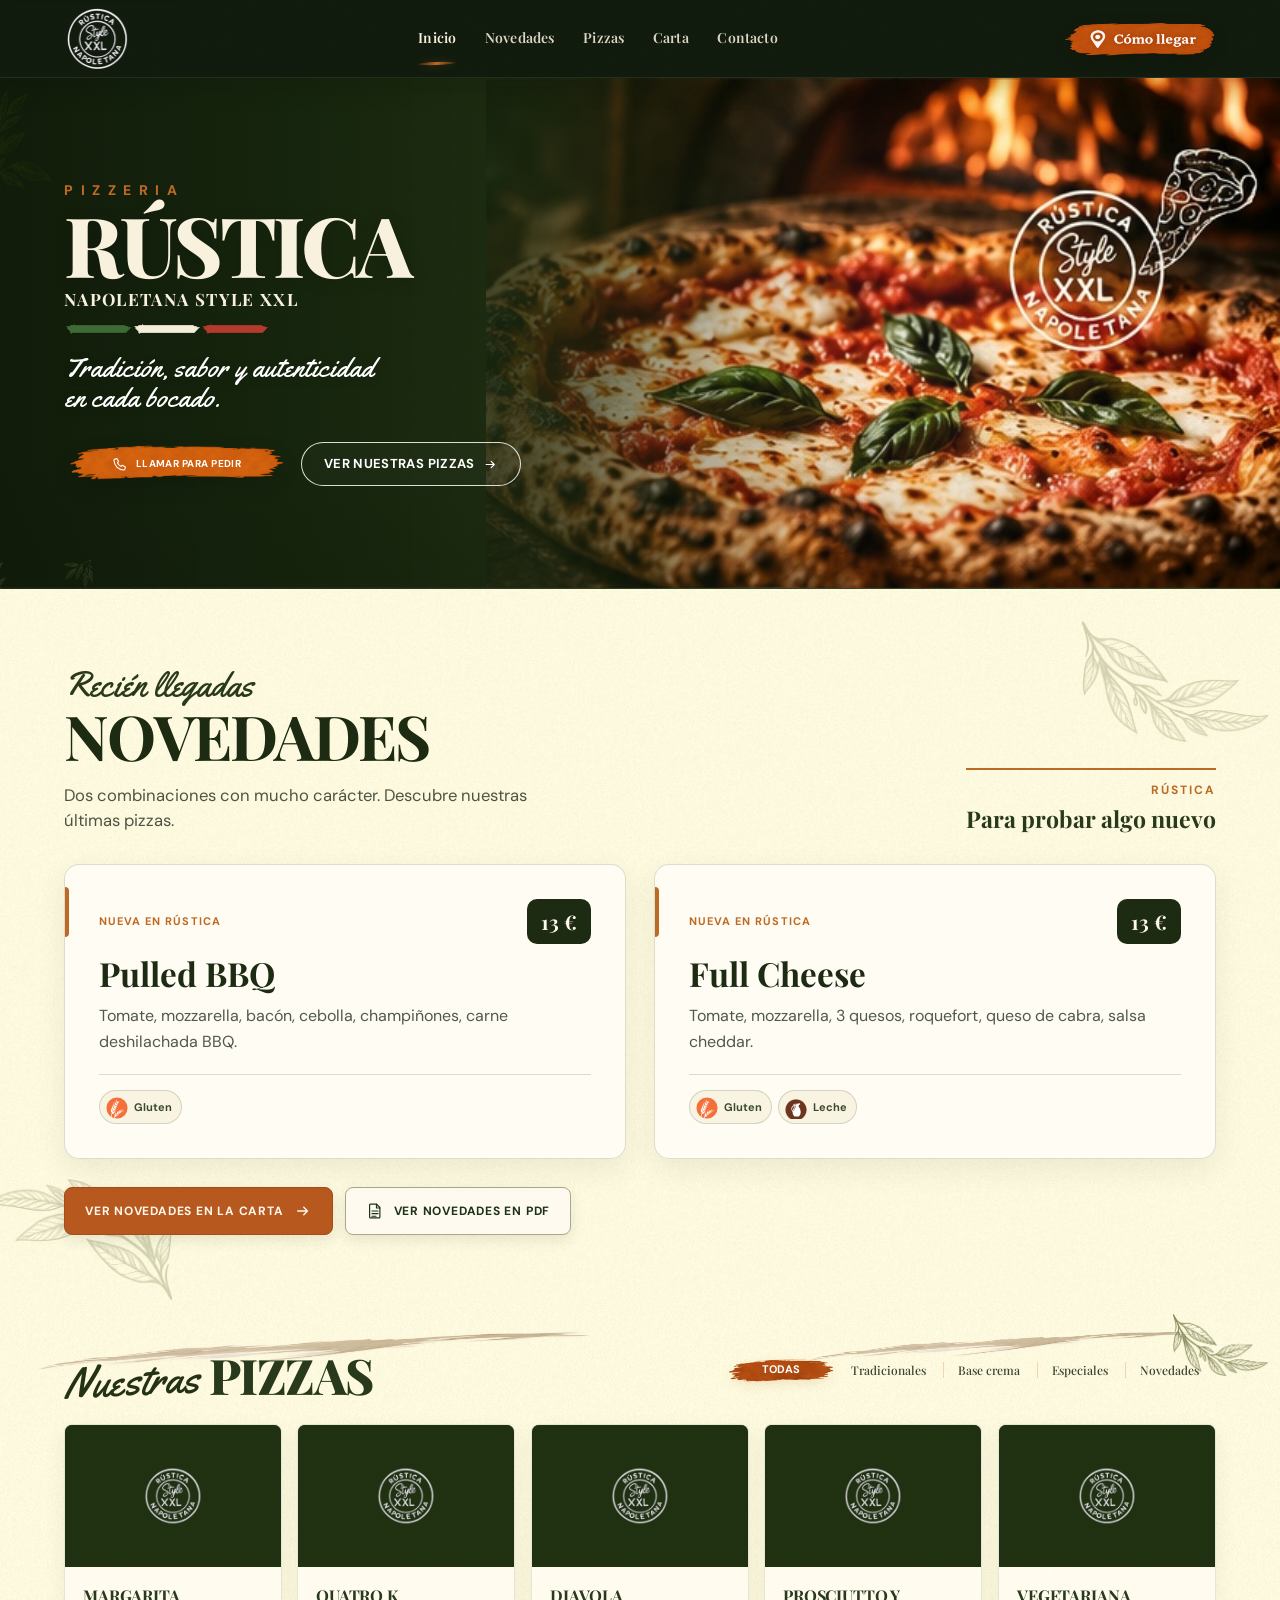
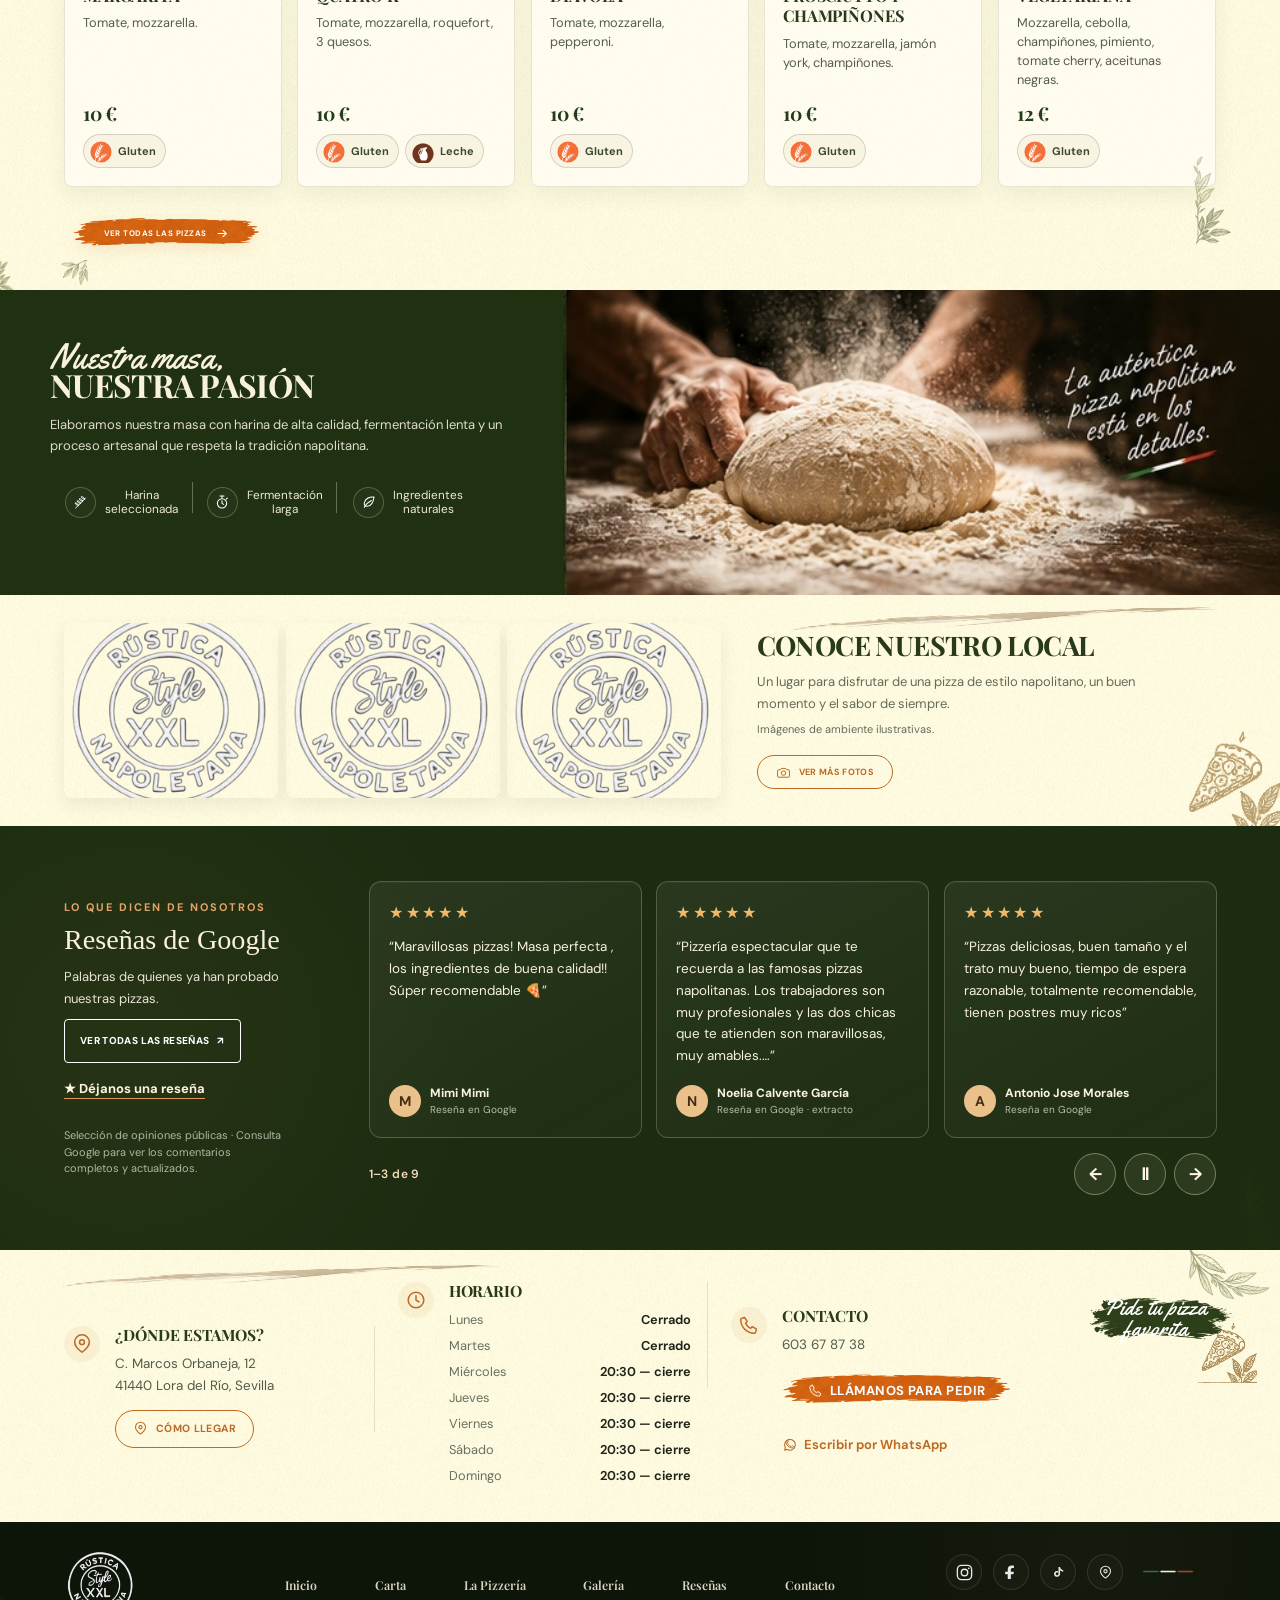
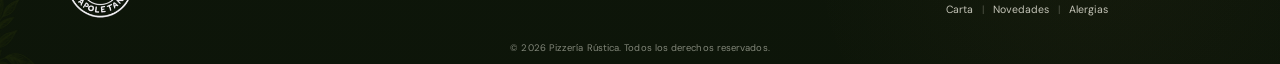
==== commit 8c0106c8: "indexacion y pwa" ====
--- a/index.html
+++ b/index.html
@@ -11,11 +11,15 @@
 
   <meta name="robots" content="index,follow">
   <meta name="theme-color" content="#18240f">
+  <meta name="apple-mobile-web-app-capable" content="yes">
+  <meta name="apple-mobile-web-app-status-bar-style" content="black-translucent">
+  <meta name="apple-mobile-web-app-title" content="Rústica">
+  <link rel="manifest" href="manifest.webmanifest">
   <link rel="icon" href="favicon.ico" sizes="any">
-  <link rel="icon" type="image/png" sizes="512x512" href="favicon-512.png">
-  <link rel="icon" type="image/png" sizes="32x32" href="favicon-32x32.png">
-  <link rel="icon" type="image/png" sizes="16x16" href="favicon-16x16.png">
-  <link rel="apple-touch-icon" sizes="180x180" href="apple-touch-icon.png">
+  <link rel="icon" type="image/png" sizes="512x512" href="assets/icons/favicon-512.png">
+  <link rel="icon" type="image/png" sizes="32x32" href="assets/icons/favicon-32x32.png">
+  <link rel="icon" type="image/png" sizes="16x16" href="assets/icons/favicon-16x16.png">
+  <link rel="apple-touch-icon" sizes="180x180" href="assets/icons/apple-touch-icon.png">
 
   <meta property="og:type" content="restaurant">
   <meta property="og:title" content="Pizzería Rústica — Napoletana Style XXL">
@@ -32,8 +36,8 @@
     rel="stylesheet"
   >
 
-  <link rel="preload" as="image" href="assets/hero-pizza.jpg" fetchpriority="high">
-  <link rel="stylesheet" href="style.css">
+  <link rel="preload" as="image" href="assets/images/hero-pizza.jpg" fetchpriority="high">
+  <link rel="stylesheet" href="assets/css/style.css">
 
 </head>
 
@@ -49,7 +53,7 @@
       <img
         class="logo"
         width="68" height="68"
-        src="assets/logorustica.png"
+        src="assets/images/logorustica.png"
         alt="Pizzería Rústica Napoletana Style XXL"
       >
     </a>
@@ -61,7 +65,7 @@
       aria-expanded="false"
       aria-controls="main-nav"
     >
-      <svg class="ui-icon menu-icon" aria-hidden="true" focusable="false"><use href="assets/ui-icons.svg#icon-menu"></use></svg>
+      <svg class="ui-icon menu-icon" aria-hidden="true" focusable="false"><use href="assets/icons/ui-icons.svg#icon-menu"></use></svg>
     </button>
 
     <nav id="main-nav" class="main-nav" aria-label="Navegación principal">
@@ -74,7 +78,7 @@
     </nav>
 
     <a class="brush-btn header-location hero-location-btn header-call" href="tel:+34603678738" aria-label="Llamar a Pizzería Rústica al 603 67 87 38">
-      <svg class="ui-icon btn-icon" aria-hidden="true" focusable="false"><use href="assets/ui-icons.svg#icon-phone"></use></svg>
+      <svg class="ui-icon btn-icon" aria-hidden="true" focusable="false"><use href="assets/icons/ui-icons.svg#icon-phone"></use></svg>
       LLAMAR AHORA
     </a>
 
@@ -90,7 +94,7 @@
 
       <img
         class="hero-leaf hero-leaf-left"
-        src="assets/leaf-hero-top-left.png"
+        src="assets/images/leaf-decor-left.png"
         alt=""
         aria-hidden="true"
         decoding="async"
@@ -113,12 +117,12 @@
 
         <div class="hero-buttons hero-actions">
           <a class="brush-btn hero-cta" href="tel:+34603678738" aria-label="Llamar al 603 67 87 38 para consultar o pedir">
-            <svg class="ui-icon btn-icon" aria-hidden="true" focusable="false"><use href="assets/ui-icons.svg#icon-phone"></use></svg>
+            <svg class="ui-icon btn-icon" aria-hidden="true" focusable="false"><use href="assets/icons/ui-icons.svg#icon-phone"></use></svg>
             LLAMAR PARA PEDIR
           </a>
           <a class="outline-btn hero-map-btn" href="#pizzas">
             VER NUESTRAS PIZZAS
-            <svg class="ui-icon btn-icon" aria-hidden="true" focusable="false"><use href="assets/ui-icons.svg#icon-arrow-right"></use></svg>
+            <svg class="ui-icon btn-icon" aria-hidden="true" focusable="false"><use href="assets/icons/ui-icons.svg#icon-arrow-right"></use></svg>
           </a>
         </div>
       </div>
@@ -148,10 +152,10 @@
         <div class="novedades-actions">
           <a class="rustica-cta rustica-cta--primary" href="carta.html?categoria=novedades#pizzas-carta">
             <span>VER NOVEDADES EN LA CARTA</span>
-            <svg class="ui-icon" aria-hidden="true" focusable="false"><use href="assets/ui-icons.svg#icon-arrow-right"></use></svg>
+            <svg class="ui-icon" aria-hidden="true" focusable="false"><use href="assets/icons/ui-icons.svg#icon-arrow-right"></use></svg>
           </a>
           <a class="rustica-cta rustica-cta--secondary" href="documentos/Carta_Novedades_Rustica_A5.pdf" target="_blank" rel="noopener noreferrer" aria-label="Ver carta de novedades en PDF (abre otra pestaña)">
-            <svg class="ui-icon" aria-hidden="true" focusable="false"><use href="assets/ui-icons.svg#icon-file-text"></use></svg>
+            <svg class="ui-icon" aria-hidden="true" focusable="false"><use href="assets/icons/ui-icons.svg#icon-file-text"></use></svg>
             <span>VER NOVEDADES EN PDF</span>
           </a>
         </div>
@@ -194,7 +198,7 @@
 
       <a class="brush-btn center-btn" href="carta.html">
         VER TODAS LAS PIZZAS
-        <svg class="ui-icon btn-icon" aria-hidden="true" focusable="false"><use href="assets/ui-icons.svg#icon-arrow-right"></use></svg>
+        <svg class="ui-icon btn-icon" aria-hidden="true" focusable="false"><use href="assets/icons/ui-icons.svg#icon-arrow-right"></use></svg>
       </a>
 
     </section>
@@ -225,7 +229,7 @@
         <div class="traits">
 
           <div class="trait">
-            <span class="trait-icon"><svg class="ui-icon" aria-hidden="true" focusable="false"><use href="assets/ui-icons.svg#icon-wheat"></use></svg></span>
+            <span class="trait-icon"><svg class="ui-icon" aria-hidden="true" focusable="false"><use href="assets/icons/ui-icons.svg#icon-wheat"></use></svg></span>
 
             <span>
               Harina<br>
@@ -235,7 +239,7 @@
 
 
           <div class="trait">
-            <span class="trait-icon"><svg class="ui-icon" aria-hidden="true" focusable="false"><use href="assets/ui-icons.svg#icon-timer"></use></svg></span>
+            <span class="trait-icon"><svg class="ui-icon" aria-hidden="true" focusable="false"><use href="assets/icons/ui-icons.svg#icon-timer"></use></svg></span>
 
             <span>
               Fermentación<br>
@@ -245,7 +249,7 @@
 
 
           <div class="trait">
-            <span class="trait-icon"><svg class="ui-icon" aria-hidden="true" focusable="false"><use href="assets/ui-icons.svg#icon-leaf"></use></svg></span>
+            <span class="trait-icon"><svg class="ui-icon" aria-hidden="true" focusable="false"><use href="assets/icons/ui-icons.svg#icon-leaf"></use></svg></span>
 
             <span>
               Ingredientes<br>
@@ -278,9 +282,9 @@
 
       <div class="local-photos">
 
-        <img src="assets/logorustica.png" alt="Ambiente de inspiración rústica; imagen ilustrativa" loading="lazy" decoding="async" width="208" height="147">
-        <img src="assets/logorustica.png" alt="Horno de leña en una ambientación ilustrativa" loading="lazy" decoding="async" width="165" height="147">
-        <img src="assets/logorustica.png" alt="Zona de mesas de estilo rústico; imagen ilustrativa" loading="lazy" decoding="async" width="168" height="147">
+        <img src="assets/images/logorustica.png" alt="Ambiente de inspiración rústica; imagen ilustrativa" loading="lazy" decoding="async" width="208" height="147">
+        <img src="assets/images/logorustica.png" alt="Horno de leña en una ambientación ilustrativa" loading="lazy" decoding="async" width="165" height="147">
+        <img src="assets/images/logorustica.png" alt="Zona de mesas de estilo rústico; imagen ilustrativa" loading="lazy" decoding="async" width="168" height="147">
 
       </div>
 
@@ -303,7 +307,7 @@
           target="_blank"
           rel="noopener noreferrer"
         >
-          <svg class="ui-icon btn-icon" aria-hidden="true" focusable="false"><use href="assets/ui-icons.svg#icon-camera"></use></svg>
+          <svg class="ui-icon btn-icon" aria-hidden="true" focusable="false"><use href="assets/icons/ui-icons.svg#icon-camera"></use></svg>
           VER MÁS FOTOS
         </a>
 
@@ -372,7 +376,7 @@
       <div class="contact-block">
 
         <span class="icon" aria-hidden="true">
-          <svg class="ui-icon" aria-hidden="true" focusable="false"><use href="assets/ui-icons.svg#icon-map-pin"></use></svg>
+          <svg class="ui-icon" aria-hidden="true" focusable="false"><use href="assets/icons/ui-icons.svg#icon-map-pin"></use></svg>
         </span>
 
         <h3>
@@ -390,7 +394,7 @@
           target="_blank"
           rel="noopener noreferrer"
         >
-          <svg class="ui-icon btn-icon" aria-hidden="true" focusable="false"><use href="assets/ui-icons.svg#icon-map-pin"></use></svg>
+          <svg class="ui-icon btn-icon" aria-hidden="true" focusable="false"><use href="assets/icons/ui-icons.svg#icon-map-pin"></use></svg>
           CÓMO LLEGAR
         </a>
 
@@ -400,7 +404,7 @@
       <div class="contact-block">
 
         <span class="icon" aria-hidden="true">
-          <svg class="ui-icon" aria-hidden="true" focusable="false"><use href="assets/ui-icons.svg#icon-clock"></use></svg>
+          <svg class="ui-icon" aria-hidden="true" focusable="false"><use href="assets/icons/ui-icons.svg#icon-clock"></use></svg>
         </span>
 
         <h3>
@@ -452,7 +456,7 @@
       <div class="contact-block">
 
         <span class="icon" aria-hidden="true">
-          <svg class="ui-icon" aria-hidden="true" focusable="false"><use href="assets/ui-icons.svg#icon-phone"></use></svg>
+          <svg class="ui-icon" aria-hidden="true" focusable="false"><use href="assets/icons/ui-icons.svg#icon-phone"></use></svg>
         </span>
 
         <h3>
@@ -466,7 +470,7 @@
         </p>
 
         <a class="brush-btn contact-call" href="tel:+34603678738" aria-label="Llamar a Pizzería Rústica">
-          <svg class="ui-icon btn-icon" aria-hidden="true" focusable="false"><use href="assets/ui-icons.svg#icon-phone"></use></svg>
+          <svg class="ui-icon btn-icon" aria-hidden="true" focusable="false"><use href="assets/icons/ui-icons.svg#icon-phone"></use></svg>
           LLÁMANOS PARA PEDIR
         </a>
 
@@ -476,7 +480,7 @@
           target="_blank"
           rel="noopener noreferrer"
         >
-          <svg class="ui-icon btn-icon" aria-hidden="true" focusable="false"><use href="assets/ui-icons.svg#icon-whatsapp"></use></svg>
+          <svg class="ui-icon btn-icon" aria-hidden="true" focusable="false"><use href="assets/icons/ui-icons.svg#icon-whatsapp"></use></svg>
           Escribir por WhatsApp
         </a>
 
@@ -499,7 +503,7 @@
         aria-label="Volver al inicio"
       >
         <img
-          src="assets/logorustica.png"
+          src="assets/images/logorustica.png"
           alt="Rústica Napoletana Style XXL"
         >
       </a>
@@ -530,19 +534,19 @@
       >
 
         <a class="social-icon instagram" href="https://www.instagram.com/rusticanapoletanastylexxl/" target="_blank" rel="noopener noreferrer" aria-label="Instagram de Pizzería Rústica" title="Instagram">
-          <svg class="ui-icon" aria-hidden="true" focusable="false"><use href="assets/ui-icons.svg#icon-instagram"></use></svg>
+          <svg class="ui-icon" aria-hidden="true" focusable="false"><use href="assets/icons/ui-icons.svg#icon-instagram"></use></svg>
         </a>
 
         <a class="social-icon facebook" href="https://www.facebook.com/profile.php?id=61574863953987&mibextid=wwXIfr&rdid=zs8juwAtOFa4R2EN&share_url=https%3A%2F%2Fwww.facebook.com%2Fshare%2F1CR8Ay4qjy%2F%3Fmibextid%3DwwXIfr" target="_blank" rel="noopener noreferrer" aria-label="Facebook de Pizzería Rústica" title="Facebook">
-          <svg class="ui-icon" aria-hidden="true" focusable="false"><use href="assets/ui-icons.svg#icon-facebook"></use></svg>
+          <svg class="ui-icon" aria-hidden="true" focusable="false"><use href="assets/icons/ui-icons.svg#icon-facebook"></use></svg>
         </a>
 
         <a class="social-icon tiktok" href="https://www.tiktok.com/@rusticanapoletana" target="_blank" rel="noopener noreferrer" aria-label="TikTok de Pizzería Rústica" title="TikTok">
-          <svg class="ui-icon" aria-hidden="true" focusable="false"><use href="assets/ui-icons.svg#icon-tiktok"></use></svg>
+          <svg class="ui-icon" aria-hidden="true" focusable="false"><use href="assets/icons/ui-icons.svg#icon-tiktok"></use></svg>
         </a>
 
         <a class="social-icon maps-icon" href="https://www.google.com/maps/search/?api=1&amp;query=Pizzer%C3%ADa%20Rustica%20Napoletana%20Style%20XXL%20Lora%20del%20R%C3%ADo&amp;query_place_id=ChIJ_e6LOQDvEg0RnpeNVBLz2Lw" target="_blank" rel="noopener noreferrer" aria-label="Pizzería Rústica en Google Maps" title="Google Maps">
-          <svg class="ui-icon" aria-hidden="true" focusable="false"><use href="assets/ui-icons.svg#icon-map-pin"></use></svg>
+          <svg class="ui-icon" aria-hidden="true" focusable="false"><use href="assets/icons/ui-icons.svg#icon-map-pin"></use></svg>
         </a>
 
         <span class="footer-italy" aria-hidden="true"></span>
@@ -574,11 +578,12 @@
        JS
   ====================================================== -->
   <a class="mobile-phone-cta" href="tel:+34603678738" aria-label="Llamar al 603 67 87 38">
-    <svg class="ui-icon btn-icon" aria-hidden="true" focusable="false"><use href="assets/ui-icons.svg#icon-phone"></use></svg>
+    <svg class="ui-icon btn-icon" aria-hidden="true" focusable="false"><use href="assets/icons/ui-icons.svg#icon-phone"></use></svg>
     LLAMAR PARA PEDIR · 603 67 87 38
   </a>
-  <script src="script.js" defer></script>
-  <script src="resenas.js" defer></script>
-
+  <script src="assets/js/script.js" defer></script>
+  <script src="assets/js/resenas.js" defer></script>
+
+  <script src="assets/js/pwa.js" defer></script>
 </body>
 </html>
--- a/assets/css/style.css
+++ b/assets/css/style.css
@@ -0,0 +1,10981 @@
+/* RÚSTICA · Hoja de estilos unificada — diseño original + ajustes responsive.
+   Orden de reglas preservado; no borrar las reglas finales para móviles. */
+
+
+/* ======================================================================
+   RÚSTICA — MÓDULO: style.css
+   ====================================================================== */
+/* =========================================================
+
+   PIZZERÍA RÚSTICA — STYLE.CSS FINAL
+
+   Compatible con el HTML actual y rustica-assets-final.zip
+
+   ========================================================= */
+
+
+
+:root {
+
+  --green: #283618;
+
+  --green-dark: #18240f;
+
+  --green-deep: #101a0b;
+
+
+
+  --cream: #f7f0dd;
+
+  --paper: #f6efdc;
+
+
+
+  --orange: #bc6c25;
+
+  --orange-light: #dda15e;
+
+
+
+  --ink: #1e2119;
+
+  --muted: #676b5b;
+
+  --white: #fffdf5;
+
+
+
+  --page: 4.5%;
+
+  --content: 1180px;
+
+
+
+  --shadow: 0 5px 15px rgba(31, 38, 22, 0.10);
+
+}
+
+
+
+
+
+/* =========================================================
+
+   RESET
+
+   ========================================================= */
+
+
+
+*,
+
+*::before,
+
+*::after {
+
+  box-sizing: border-box;
+
+}
+
+
+
+html {
+
+  scroll-behavior: smooth;
+
+  scroll-padding-top: 76px;
+
+}
+
+
+
+body,
+
+h1,
+
+h2,
+
+h3,
+
+p {
+
+  margin: 0;
+
+}
+
+
+
+body {
+
+  min-width: 320px;
+
+  overflow-x: hidden;
+
+
+
+  background: var(--paper);
+
+  color: var(--ink);
+
+
+
+  font-family: "DM Sans", Arial, sans-serif;
+
+  font-size: 14px;
+
+  line-height: 1.45;
+
+}
+
+
+
+img {
+
+  display: block;
+
+  max-width: 100%;
+
+}
+
+
+
+a {
+
+  color: inherit;
+
+  text-decoration: none;
+
+}
+
+
+
+button,
+
+input,
+
+textarea,
+
+select {
+
+  font: inherit;
+
+}
+
+
+
+button {
+
+  padding: 0;
+
+  border: 0;
+
+  background: transparent;
+
+  cursor: pointer;
+
+}
+
+
+
+address {
+
+  font-style: normal;
+
+}
+
+
+
+::selection {
+
+  background: var(--orange);
+
+  color: #fff;
+
+}
+
+
+
+
+
+/* =========================================================
+
+   TIPOGRAFÍA
+
+   ========================================================= */
+
+
+
+h1,
+
+h2,
+
+h3 {
+
+  font-family: "Playfair Display", Georgia, serif;
+
+}
+
+
+
+.script {
+
+  font-family: "Yellowtail", cursive;
+
+  font-weight: 400;
+
+}
+
+
+
+.olive {
+
+  color: var(--green);
+
+}
+
+
+
+.cream {
+
+  color: var(--cream);
+
+}
+
+
+
+
+
+/* =========================================================
+
+   PAPEL / TEXTURA
+
+   ========================================================= */
+
+
+
+.paper,
+
+.pizzas,
+
+.local,
+
+.contact {
+
+  position: relative;
+
+
+
+  background-color: var(--paper);
+
+  background-image:
+
+    url("../images/paper-texture.jpg");
+
+
+
+  background-repeat: repeat;
+
+  background-position: center;
+
+  background-size: 512px 512px;
+
+}
+
+
+
+
+
+/* =========================================================
+
+   BOTONES
+
+   ========================================================= */
+
+
+
+.brush-btn {
+
+  display: inline-flex;
+
+  align-items: center;
+
+  justify-content: center;
+
+  gap: 8px;
+
+
+
+  padding: 0;
+
+
+
+  color: #fff;
+
+
+
+  font-size: 9px;
+
+  font-weight: 700;
+
+  line-height: 1;
+
+  letter-spacing: 0.45px;
+
+  text-transform: uppercase;
+
+
+
+  background-repeat: no-repeat;
+
+  background-position: center;
+
+  background-size: contain;
+
+
+
+  transition:
+
+    transform 0.2s ease,
+
+    filter 0.2s ease;
+
+}
+
+
+
+.brush-btn:hover {
+
+  transform: translateY(-1px);
+
+  filter: brightness(1.05);
+
+}
+
+
+
+.outline-btn,
+
+.outline-dark,
+
+.outline-light {
+
+  display: inline-flex;
+
+  align-items: center;
+
+  justify-content: center;
+
+  gap: 8px;
+
+
+
+  min-height: 34px;
+
+  padding: 0 18px;
+
+
+
+  border: 1px solid currentColor;
+
+  border-radius: 999px;
+
+
+
+  font-size: 9px;
+
+  font-weight: 700;
+
+  letter-spacing: 0.35px;
+
+  text-transform: uppercase;
+
+
+
+  transition:
+
+    background 0.2s ease,
+
+    color 0.2s ease,
+
+    border-color 0.2s ease;
+
+}
+
+
+
+.outline-btn,
+
+.outline-light {
+
+  color: #fff;
+
+}
+
+
+
+.outline-dark {
+
+  color: var(--orange);
+
+}
+
+
+
+.outline-btn:hover,
+
+.outline-light:hover {
+
+  background: rgba(255,255,255,.08);
+
+}
+
+
+
+.outline-dark:hover {
+
+  background: var(--orange);
+
+  border-color: var(--orange);
+
+  color: #fff;
+
+}
+
+
+
+
+
+/* =========================================================
+
+   HEADER
+
+   ========================================================= */
+
+
+
+.topbar {
+
+  position: sticky;
+
+  top: 0;
+
+  z-index: 100;
+
+
+
+  height: 76px;
+
+  padding: 0 7%;
+
+
+
+  display: flex;
+
+  align-items: center;
+
+  gap: 28px;
+
+
+
+  background:
+
+    linear-gradient(
+
+      rgba(24,36,15,.97),
+
+      rgba(24,36,15,.97)
+
+    ),
+
+    url("../images/green-texture.jpg") center / 512px 512px repeat;
+
+
+
+  color: var(--cream);
+
+
+
+  border-bottom: 1px solid rgba(254,250,224,.13);
+
+}
+
+
+
+.brand,
+
+.brand-logo {
+
+  flex: 0 0 auto;
+
+
+
+  display: flex;
+
+  align-items: center;
+
+}
+
+
+
+.logo {
+
+  width: 66px;
+
+  height: 66px;
+
+
+
+  object-fit: contain;
+
+}
+
+
+
+.hamb {
+
+  display: none;
+
+
+
+  margin-left: auto;
+
+
+
+  color: #fff;
+
+  font-size: 24px;
+
+}
+
+
+
+.main-nav,
+
+.topbar nav {
+
+  height: 100%;
+
+  margin: 0 auto;
+
+
+
+  display: flex;
+
+  align-items: center;
+
+  justify-content: center;
+
+  gap: 29px;
+
+}
+
+
+
+.main-nav a,
+
+.topbar nav a {
+
+  position: relative;
+
+
+
+  height: 100%;
+
+
+
+  display: inline-flex;
+
+  align-items: center;
+
+
+
+  color: var(--cream);
+
+
+
+  font-family: "Playfair Display", Georgia, serif;
+
+  font-size: 13px;
+
+  font-weight: 600;
+
+}
+
+
+
+.main-nav a:hover,
+
+.topbar nav a:hover {
+
+  color: #fff;
+
+}
+
+
+
+.main-nav a.active::after,
+
+.topbar nav a.active::after {
+
+  content: "";
+
+
+
+  position: absolute;
+
+  left: 50%;
+
+  bottom: 11px;
+
+
+
+  width: 41px;
+
+  height: 4px;
+
+
+
+  background: var(--orange);
+
+  border-radius: 50%;
+
+
+
+  transform:
+
+    translateX(-50%)
+
+    rotate(-2deg);
+
+}
+
+
+
+
+
+/* botón naranja de cabecera:
+
+   el asset YA lleva icono + texto */
+
+
+
+.header-location,
+
+.hero-location-btn {
+
+  flex: 0 0 auto;
+
+
+
+  width: 148px;
+
+  height: 40px;
+
+
+
+  overflow: hidden;
+
+
+
+  background:
+
+    url("../images/brush-orange-location.png")
+
+    center / contain
+
+    no-repeat;
+
+
+
+  color: transparent !important;
+
+  font-size: 0 !important;
+
+  text-shadow: none !important;
+
+}
+
+
+
+.header-location *,
+
+.hero-location-btn * {
+
+  visibility: hidden;
+
+}
+
+
+
+
+
+/* =========================================================
+
+   HERO
+
+   ========================================================= */
+
+
+
+.hero {
+
+  position: relative;
+
+
+
+  min-height: 468px;
+
+  overflow: hidden;
+
+
+
+  padding-inline:
+
+    max(
+
+      var(--page),
+
+      calc((100vw - var(--content)) / 2)
+
+    );
+
+
+
+  background:
+
+    linear-gradient(
+
+      90deg,
+
+      rgba(22,35,12,.96) 0%,
+
+      rgba(26,42,14,.94) 35%,
+
+      rgba(28,42,15,.52) 47%,
+
+      rgba(28,42,15,.12) 57%,
+
+      rgba(28,42,15,0) 63%
+
+    ),
+
+    url("../images/hero-pizza.jpg")
+
+    right center / 60.2% 100%
+
+    no-repeat,
+
+    url("../images/green-texture.jpg")
+
+    center / 512px 512px
+
+    repeat;
+
+
+
+  color: var(--cream);
+
+
+
+  border-bottom: 1px solid rgba(255,250,230,.06);
+
+}
+
+
+
+.hero-content {
+
+  position: relative;
+
+  z-index: 4;
+
+
+
+  width: 44%;
+
+  min-height: 468px;
+
+
+
+  display: flex;
+
+  flex-direction: column;
+
+  align-items: flex-start;
+
+  justify-content: center;
+
+
+
+  padding: 58px 0;
+
+}
+
+
+
+
+
+/* hojas hero */
+
+
+
+.hero-leaf,
+
+.hero-leaf-left {
+
+  position: absolute;
+
+  z-index: 3;
+
+
+
+  left: -14px;
+
+  top: 6px;
+
+
+
+  width: 116px;
+
+
+
+  opacity: .34;
+
+
+
+  pointer-events: none;
+
+}
+
+
+
+.hero::before {
+
+  content: "";
+
+
+
+  position: absolute;
+
+  z-index: 3;
+
+
+
+  left: -12px;
+
+  bottom: -8px;
+
+
+
+  width: 105px;
+
+  height: 90px;
+
+
+
+  background:
+
+    url("../images/leaf-hero-bottom-left.png")
+
+    left bottom / contain
+
+    no-repeat;
+
+
+
+  opacity: .34;
+
+
+
+  pointer-events: none;
+
+}
+
+
+
+
+
+/* títulos hero */
+
+
+
+.kicker,
+
+.hero-kicker {
+
+  margin-bottom: 6px;
+
+
+
+  color: var(--orange);
+
+
+
+  font-size: 16px;
+
+  font-weight: 800;
+
+  letter-spacing: 7px;
+
+
+
+  text-transform: uppercase;
+
+}
+
+
+
+.hero h1 {
+
+  color: var(--cream);
+
+
+
+  font-size:
+
+    clamp(
+
+      68px,
+
+      6.4vw,
+
+      82px
+
+    );
+
+
+
+  font-weight: 800;
+
+  line-height: .85;
+
+  letter-spacing: -3px;
+
+}
+
+
+
+.hero h2 {
+
+  margin-top: 8px;
+
+
+
+  color: var(--cream);
+
+
+
+  font-size: 18px;
+
+  line-height: 1;
+
+  letter-spacing: 1.1px;
+
+}
+
+
+
+
+
+/* franja italiana */
+
+
+
+.italy-line {
+
+  width: 195px;
+
+  height: 13px;
+
+
+
+  margin: 13px 0 16px;
+
+
+
+  background:
+
+    url("../images/italy-brush.png")
+
+    left center / contain
+
+    no-repeat;
+
+}
+
+
+
+.italy-line i,
+
+.italy-line b,
+
+.italy-line em {
+
+  display: none;
+
+}
+
+
+
+
+
+/* frase */
+
+
+
+.hero-script,
+
+.hero .script {
+
+  margin-bottom: 24px;
+
+
+
+  color: #fff;
+
+
+
+  font-family: "Yellowtail", cursive;
+
+  font-size: 27px;
+
+  line-height: 1.08;
+
+}
+
+
+
+
+
+/* botones hero */
+
+
+
+.hero-buttons,
+
+.hero-actions {
+
+  display: flex;
+
+  align-items: center;
+
+
+
+  gap: 16px;
+
+
+
+  flex-wrap: wrap;
+
+}
+
+
+
+.hero-buttons .brush-btn,
+
+.hero-cta {
+
+  width: 224px;
+
+  height: 52px;
+
+
+
+  min-width: 224px;
+
+
+
+  background:
+
+    url("../images/brush-orange-hero.png")
+
+    center / contain
+
+    no-repeat;
+
+
+
+  font-size: 10px;
+
+}
+
+
+
+.hero-cta strong {
+
+  font-size: 17px;
+
+  line-height: 1;
+
+}
+
+
+
+.hero-map-btn,
+
+.outline-btn {
+
+  min-width: 158px;
+
+  height: 44px;
+
+
+
+  padding: 0 22px;
+
+
+
+  border-color: rgba(255,255,255,.84);
+
+
+
+  color: #fff;
+
+
+
+  font-size: 10px;
+
+}
+
+
+
+
+
+/* hero-pizza.jpg ya contiene el sello del diseño */
+
+
+
+.hero-badge {
+
+  display: none !important;
+
+}
+
+
+
+
+
+/* =========================================================
+
+   PIZZAS
+
+   ========================================================= */
+
+
+
+.pizzas {
+
+  overflow: hidden;
+
+
+
+  padding:
+
+    27px
+
+    max(
+
+      var(--page),
+
+      calc((100vw - var(--content)) / 2)
+
+    )
+
+    28px;
+
+
+
+  background-image:
+
+    url("../images/paper-stroke.png"),
+
+    url("../images/paper-stroke.png"),
+
+    url("../images/paper-texture.jpg");
+
+
+
+  background-repeat:
+
+    no-repeat,
+
+    no-repeat,
+
+    repeat;
+
+
+
+  background-position:
+
+    left 4.5% top 10px,
+
+    right 8% top 12px,
+
+    center;
+
+
+
+  background-size:
+
+    43% 46px,
+
+    31% 38px,
+
+    512px 512px;
+
+}
+
+
+
+
+
+/* hojas */
+
+
+
+.pizzas::before {
+
+  content: "";
+
+
+
+  position: absolute;
+
+  z-index: 1;
+
+
+
+  right: -5px;
+
+  top: 2px;
+
+
+
+  width: 112px;
+
+  height: 104px;
+
+
+
+  background:
+
+    url("../images/leaf-cream-top-right.png")
+
+    right top / contain
+
+    no-repeat;
+
+
+
+  opacity: .76;
+
+
+
+  pointer-events: none;
+
+}
+
+
+
+.pizzas::after {
+
+  content: "";
+
+
+
+  position: absolute;
+
+  z-index: 1;
+
+
+
+  left: -6px;
+
+  bottom: -3px;
+
+
+
+  width: 94px;
+
+  height: 72px;
+
+
+
+  background:
+
+    url("../images/leaf-cream-bottom-left.png")
+
+    left bottom / contain
+
+    no-repeat;
+
+
+
+  opacity: .76;
+
+
+
+  pointer-events: none;
+
+}
+
+
+
+
+
+/* cabecera pizzas */
+
+
+
+.section-head {
+
+  position: relative;
+
+  z-index: 2;
+
+
+
+  display: flex;
+
+  align-items: flex-end;
+
+  justify-content: space-between;
+
+
+
+  gap: 22px;
+
+
+
+  margin-bottom: 18px;
+
+}
+
+
+
+.section-title {
+
+  display: flex;
+
+  align-items: flex-end;
+
+
+
+  gap: 12px;
+
+
+
+  white-space: nowrap;
+
+}
+
+
+
+.section-title .script {
+
+  display: inline-block;
+
+
+
+  color: #233215;
+
+
+
+  font-family: "Yellowtail", cursive;
+
+  font-size: 40px;
+
+  line-height: .82;
+
+
+
+  transform:
+
+    rotate(-2.6deg)
+
+    translateY(2px);
+
+}
+
+
+
+.section-head h2 {
+
+  color: var(--green);
+
+
+
+  font-size: 46px;
+
+  font-weight: 800;
+
+  line-height: .88;
+
+  letter-spacing: -1.2px;
+
+}
+
+
+
+
+
+/* filtros */
+
+
+
+.tabs {
+
+  position: relative;
+
+  z-index: 2;
+
+
+
+  display: flex;
+
+  align-items: center;
+
+  justify-content: flex-end;
+
+
+
+  gap: 0;
+
+
+
+  flex-wrap: wrap;
+
+
+
+  padding-bottom: 4px;
+
+}
+
+
+
+.tabs button {
+
+  position: relative;
+
+
+
+  min-height: 31px;
+
+
+
+  padding: 6px 17px;
+
+
+
+  color: #39432f;
+
+
+
+  font-family: "Playfair Display", Georgia, serif;
+
+  font-size: 10px;
+
+  font-weight: 500;
+
+  line-height: 1;
+
+}
+
+
+
+.tabs button + button::before {
+
+  content: "";
+
+
+
+  position: absolute;
+
+
+
+  left: 0;
+
+  top: 50%;
+
+
+
+  width: 1px;
+
+  height: 16px;
+
+
+
+  transform: translateY(-50%);
+
+
+
+  background: rgba(188,108,37,.33);
+
+}
+
+
+
+.tabs .selected {
+
+  width: 102px;
+
+  height: 38px;
+
+
+
+  padding: 0;
+
+
+
+  background:
+
+    url("../images/brush-orange-tab.png")
+
+    center / contain
+
+    no-repeat;
+
+
+
+  color: #fff;
+
+
+
+  font-family: "DM Sans", Arial, sans-serif;
+
+  font-size: 9px;
+
+  font-weight: 700;
+
+}
+
+
+
+.tabs .selected + button::before {
+
+  display: none;
+
+}
+
+
+
+
+
+/* grid */
+
+
+
+.pizza-grid {
+
+  position: relative;
+
+  z-index: 2;
+
+
+
+  display: grid;
+
+
+
+  grid-template-columns:
+
+    repeat(
+
+      5,
+
+      minmax(0,1fr)
+
+    );
+
+
+
+  gap: 12px;
+
+}
+
+
+
+.pizza-grid::after {
+
+  content: "";
+
+
+
+  position: absolute;
+
+
+
+  right: -20px;
+
+  bottom: -58px;
+
+
+
+  width: 78px;
+
+  height: 92px;
+
+
+
+  background:
+
+    url("../images/leaf-cream-bottom-right.png")
+
+    right bottom / contain
+
+    no-repeat;
+
+
+
+  opacity: .72;
+
+
+
+  pointer-events: none;
+
+}
+
+
+
+
+
+/* tarjeta */
+
+
+
+.pizza-card {
+
+  min-width: 0;
+
+  overflow: hidden;
+
+
+
+  background: rgba(248,242,223,.91);
+
+
+
+  border: 1px solid rgba(40,54,24,.05);
+
+  border-radius: 5px;
+
+
+
+  box-shadow: var(--shadow);
+
+}
+
+
+
+.pizza-card > img {
+
+  width: 100%;
+
+  height: 126px;
+
+
+
+  object-fit: cover;
+
+}
+
+
+
+.pizza-card-body,
+
+.pizza-card > div {
+
+  padding: 10px 12px 11px;
+
+}
+
+
+
+.pizza-card h3 {
+
+  color: var(--green);
+
+
+
+  font-size: 12px;
+
+  line-height: 1.15;
+
+}
+
+
+
+.pizza-card p {
+
+  min-height: 39px;
+
+
+
+  margin-top: 5px;
+
+
+
+  color: var(--muted);
+
+
+
+  font-size: 9px;
+
+  line-height: 1.35;
+
+}
+
+
+
+.pizza-price,
+
+.pizza-card strong {
+
+  display: block;
+
+
+
+  margin-top: 8px;
+
+
+
+  color: var(--ink);
+
+
+
+  font-family: "Playfair Display", Georgia, serif;
+
+  font-size: 15px;
+
+  line-height: 1;
+
+}
+
+
+
+
+
+/* alérgenos */
+
+
+
+.allergens {
+
+  display: flex;
+
+  align-items: center;
+
+
+
+  gap: 5px;
+
+
+
+  margin-top: 8px;
+
+}
+
+
+
+.allergens > span:not(.card-arrow) {
+
+  width: 17px;
+
+  height: 17px;
+
+
+
+  display: inline-flex;
+
+  align-items: center;
+
+  justify-content: center;
+
+
+
+  border: 1px solid rgba(40,54,24,.50);
+
+  border-radius: 50%;
+
+
+
+  background: transparent;
+
+  color: var(--green);
+
+
+
+  font-size: 8px;
+
+  line-height: 1;
+
+}
+
+
+/* botón ver todas */
+
+
+
+.center-btn {
+
+  position: relative;
+
+  z-index: 2;
+
+
+
+  width: 192px;
+
+  height: 38px;
+
+
+
+  margin: 20px auto 0;
+
+
+
+  background:
+
+    url("../images/brush-orange-wide.png")
+
+    center / contain
+
+    no-repeat;
+
+
+
+  font-size: 8px;
+
+}
+
+
+
+
+
+/* =========================================================
+
+   PASIÓN / MASA
+
+   ========================================================= */
+
+
+
+.passion {
+
+  position: relative;
+
+
+
+  display: grid;
+
+
+
+  grid-template-columns:
+
+    45.5%
+
+    54.5%;
+
+
+
+  min-height: 248px;
+
+
+
+  overflow: hidden;
+
+
+
+  background: var(--green);
+
+}
+
+
+
+.passion-copy {
+
+  padding: 30px 5.5%;
+
+
+
+  color: var(--cream);
+
+
+
+  background:
+
+    linear-gradient(
+
+      rgba(32,49,18,.96),
+
+      rgba(32,49,18,.96)
+
+    ),
+
+    url("../images/green-texture.jpg")
+
+    center / 512px 512px
+
+    repeat;
+
+}
+
+
+
+.passion-copy .script {
+
+  display: block;
+
+
+
+  margin-bottom: -5px;
+
+
+
+  color: var(--cream);
+
+
+
+  font-family: "Yellowtail", cursive;
+
+  font-size: 31px;
+
+  line-height: 1;
+
+}
+
+
+
+.passion h2 {
+
+  color: var(--cream);
+
+
+
+  font-size: 29px;
+
+  line-height: 1;
+
+}
+
+
+
+.passion p {
+
+  max-width: 430px;
+
+
+
+  margin-top: 11px;
+
+
+
+  color: #dedbcc;
+
+
+
+  font-size: 10px;
+
+  line-height: 1.45;
+
+}
+
+
+
+
+
+/* tres características:
+
+   si el HTML todavía conserva “Horno de leña”, se oculta */
+
+
+
+.traits {
+
+  display: grid;
+
+  grid-template-columns: repeat(3,1fr);
+
+
+
+  max-width: 390px;
+
+
+
+  margin: 18px 0;
+
+}
+
+
+
+.trait:nth-child(n+4) {
+
+  display: none;
+
+}
+
+
+
+.trait {
+
+  position: relative;
+
+
+
+  min-height: 38px;
+
+
+
+  display: flex;
+
+  align-items: center;
+
+  justify-content: center;
+
+
+
+  gap: 7px;
+
+
+
+  padding: 0 8px;
+
+
+
+  color: #eee8d6;
+
+
+
+  font-size: 8px;
+
+  line-height: 1.2;
+
+  text-align: center;
+
+}
+
+
+
+.trait:not(:last-child)::after {
+
+  content: "";
+
+
+
+  position: absolute;
+
+
+
+  right: 0;
+
+  top: 3px;
+
+
+
+  width: 1px;
+
+  height: 31px;
+
+
+
+  background: rgba(255,255,255,.30);
+
+}
+
+
+
+.trait b {
+
+  width: 26px;
+
+  height: 26px;
+
+
+
+  display: flex;
+
+  align-items: center;
+
+  justify-content: center;
+
+
+
+  color: #fff;
+
+
+
+  font-size: 18px;
+
+  font-weight: 400;
+
+}
+
+
+
+.passion .brush-btn {
+
+  width: 132px;
+
+  height: 34px;
+
+
+
+  background:
+
+    url("../images/brush-orange-small.png")
+
+    center / contain
+
+    no-repeat;
+
+
+
+  font-size: 8px;
+
+}
+
+
+
+
+
+/* masa */
+
+
+
+.dough {
+
+  position: relative;
+
+
+
+  min-height: 248px;
+
+
+
+  background:
+
+    url("../images/masa-dough.jpg")
+
+    center / cover
+
+    no-repeat;
+
+}
+
+
+
+.dough-quote {
+
+  display: none;
+
+}
+
+
+
+
+
+/* =========================================================
+
+   LOCAL
+
+   ========================================================= */
+
+
+
+.local {
+
+  overflow: hidden;
+
+
+
+  display: grid;
+
+
+
+  grid-template-columns:
+
+    57%
+
+    43%;
+
+
+
+  align-items: center;
+
+
+
+  gap: 28px;
+
+
+
+  min-height: 176px;
+
+
+
+  padding: 13px var(--page);
+
+
+
+  background-image:
+
+    url("../images/paper-stroke.png"),
+
+    url("../images/paper-texture.jpg");
+
+
+
+  background-repeat:
+
+    no-repeat,
+
+    repeat;
+
+
+
+  background-position:
+
+    right 7% top 7px,
+
+    center;
+
+
+
+  background-size:
+
+    34% 30px,
+
+    512px 512px;
+
+}
+
+
+
+.local::after {
+
+  content: "";
+
+
+
+  position: absolute;
+
+
+
+  right: -2px;
+
+  bottom: -6px;
+
+
+
+  width: 104px;
+
+  height: 112px;
+
+
+
+  background:
+
+    url("../images/pizza-leaf-gold.png")
+
+    right bottom / contain
+
+    no-repeat;
+
+
+
+  opacity: .82;
+
+
+
+  pointer-events: none;
+
+}
+
+
+
+.local-photos {
+
+  position: relative;
+
+  z-index: 1;
+
+
+
+  display: grid;
+
+
+
+  grid-template-columns:
+
+    repeat(3,1fr);
+
+
+
+  gap: 5px;
+
+}
+
+
+
+.local-photos img {
+
+  width: 100%;
+
+  height: 150px;
+
+
+
+  object-fit: cover;
+
+}
+
+
+
+.local-copy {
+
+  position: relative;
+
+  z-index: 2;
+
+
+
+  padding-right: 80px;
+
+}
+
+
+
+.local-copy h2 {
+
+  color: var(--green);
+
+
+
+  font-size: 24px;
+
+  line-height: 1;
+
+}
+
+
+
+.local-copy p {
+
+  max-width: 440px;
+
+
+
+  margin-top: 10px;
+
+
+
+  color: var(--muted);
+
+
+
+  font-size: 10px;
+
+  line-height: 1.45;
+
+}
+
+
+
+.local-copy .outline-dark {
+
+  min-width: 112px;
+
+  height: 32px;
+
+
+
+  margin-top: 15px;
+
+}
+
+
+
+
+
+/* =========================================================
+
+   RESEÑAS
+
+   ========================================================= */
+
+
+
+.reviews {
+
+  position: relative;
+
+
+
+  display: grid;
+
+
+
+  grid-template-columns:
+
+    1.15fr
+
+    repeat(3,1fr);
+
+
+
+  gap: 18px;
+
+
+
+  min-height: 154px;
+
+
+
+  padding: 25px 5.5%;
+
+
+
+  color: #fff;
+
+
+
+  background:
+
+    linear-gradient(
+
+      rgba(31,49,17,.96),
+
+      rgba(31,49,17,.96)
+
+    ),
+
+    url("../images/green-texture.jpg")
+
+    center / 512px 512px
+
+    repeat;
+
+}
+
+
+
+.reviews::after {
+
+  content: "";
+
+
+
+  position: absolute;
+
+
+
+  right: -4px;
+
+  bottom: -2px;
+
+
+
+  width: 70px;
+
+  height: 82px;
+
+
+
+  background:
+
+    url("../images/leaf-cream-bottom-right.png")
+
+    right bottom / contain
+
+    no-repeat;
+
+
+
+  opacity: .18;
+
+
+
+  pointer-events: none;
+
+}
+
+
+
+.reviews-brand {
+
+  display: flex;
+
+  flex-direction: column;
+
+  align-items: flex-start;
+
+  justify-content: center;
+
+}
+
+
+
+.reviews h2 {
+
+  color: var(--cream);
+
+
+
+  font-family: Georgia, "Times New Roman", serif;
+
+  font-size: 21px;
+
+  font-weight: 400;
+
+  line-height: 1;
+
+}
+
+
+
+.google-rating {
+
+  display: flex;
+
+  align-items: center;
+
+
+
+  gap: 8px;
+
+
+
+  margin-top: 7px;
+
+}
+
+
+
+.google {
+
+  font-size: 21px;
+
+  font-weight: 700;
+
+
+
+  background:
+
+    linear-gradient(
+
+      90deg,
+
+      #4285f4,
+
+      #ea4335,
+
+      #fbbc05,
+
+      #34a853
+
+    );
+
+
+
+  -webkit-background-clip: text;
+
+  background-clip: text;
+
+
+
+  color: transparent;
+
+}
+
+
+
+.stars {
+
+  color: #f0a62c;
+
+
+
+  font-size: 10px;
+
+  letter-spacing: 1px;
+
+}
+
+
+
+.reviews-brand .outline-light {
+
+  min-width: 176px;
+
+  height: 32px;
+
+
+
+  margin-top: 13px;
+
+}
+
+
+
+.review-card {
+
+  min-height: 105px;
+
+
+
+  padding: 13px 14px 10px;
+
+
+
+  border: 1px solid rgba(255,255,255,.15);
+
+
+
+  background: rgba(255,255,255,.018);
+
+}
+
+
+
+.review-card .quote {
+
+  display: block;
+
+
+
+  color: var(--orange-light);
+
+
+
+  font-family: Georgia, serif;
+
+  font-size: 27px;
+
+  line-height: .8;
+
+}
+
+
+
+.review-card p {
+
+  margin-top: 5px;
+
+
+
+  color: #e8e4d7;
+
+
+
+  font-family: "Playfair Display", Georgia, serif;
+
+  font-size: 9px;
+
+  line-height: 1.4;
+
+}
+
+
+
+.review-card small {
+
+  display: block;
+
+
+
+  margin-top: 8px;
+
+
+
+  color: #adb2a1;
+
+
+
+  font-size: 8px;
+
+}
+
+
+
+
+
+/* =========================================================
+
+   CONTACTO
+
+   ========================================================= */
+
+
+
+.contact {
+
+  min-height: 132px;
+
+
+
+  overflow: hidden;
+
+
+
+  display: grid;
+
+
+
+  grid-template-columns:
+
+    1.05fr
+
+    1.05fr
+
+    1fr;
+
+
+
+  gap: 34px;
+
+
+
+  align-items: start;
+
+
+
+  padding:
+
+    18px
+
+    calc(5.5% + 205px)
+
+    18px
+
+    5.5%;
+
+
+
+  background-image:
+
+    url("../images/paper-stroke.png"),
+
+    url("../images/paper-texture.jpg");
+
+
+
+  background-repeat:
+
+    no-repeat,
+
+    repeat;
+
+
+
+  background-position:
+
+    left 7% top 10px,
+
+    center;
+
+
+
+  background-size:
+
+    35% 28px,
+
+    512px 512px;
+
+}
+
+
+
+
+
+/* hoja superior derecha */
+
+
+
+.contact::before {
+
+  content: "";
+
+
+
+  position: absolute;
+
+
+
+  right: -4px;
+
+  top: -3px;
+
+
+
+  width: 95px;
+
+  height: 88px;
+
+
+
+  background:
+
+    url("../images/leaf-cream-top-right.png")
+
+    right top / contain
+
+    no-repeat;
+
+
+
+  opacity: .68;
+
+
+
+  pointer-events: none;
+
+}
+
+
+
+
+
+/* “Pide tu pizza favorita” */
+
+
+
+.contact::after {
+
+  content: "Pide tu pizza\A favorita";
+
+
+
+  white-space: pre-line;
+
+
+
+  position: absolute;
+
+  right: 23px;
+
+  top: 16px;
+
+  z-index: 2;
+
+
+
+  width: 180px;
+
+  height: 102px;
+
+
+
+  padding:
+
+    21px
+
+    39px
+
+    0
+
+    15px;
+
+
+
+  color: #fff;
+
+
+
+  font-family: "Yellowtail", cursive;
+
+  font-size: 21px;
+
+  line-height: .95;
+
+  text-align: center;
+
+
+
+  background-image:
+
+    url("../images/pizza-leaf-gold.png"),
+
+    url("../images/brush-green-cta.png");
+
+
+
+  background-repeat:
+
+    no-repeat,
+
+    no-repeat;
+
+
+
+  background-position:
+
+    right 2px bottom 2px,
+
+    left 4px top 4px;
+
+
+
+  background-size:
+
+    55px auto,
+
+    154px 72px;
+
+
+
+  pointer-events: none;
+
+}
+
+
+
+
+
+/* columnas contacto */
+
+
+
+.contact-block {
+
+  position: relative;
+
+  z-index: 2;
+
+
+
+  display: grid;
+
+
+
+  grid-template-columns:
+
+    30px
+
+    1fr;
+
+
+
+  grid-template-rows:
+
+    auto
+
+    auto;
+
+
+
+  column-gap: 10px;
+
+
+
+  align-items: start;
+
+}
+
+
+
+.contact-block:not(:last-child)::after {
+
+  content: "";
+
+
+
+  position: absolute;
+
+
+
+  right: -17px;
+
+  top: 0;
+
+
+
+  width: 1px;
+
+  height: 93px;
+
+
+
+  background: rgba(40,54,24,.14);
+
+}
+
+
+
+.contact-block .icon,
+
+.icon {
+
+  grid-column: 1;
+
+  grid-row: 1 / 6;
+
+
+
+  margin: 0;
+
+
+
+  color: var(--orange);
+
+
+
+  font-size: 25px;
+
+  line-height: 1;
+
+}
+
+
+
+.contact h3 {
+
+  grid-column: 2;
+
+
+
+  margin: 0 0 5px;
+
+
+
+  color: var(--green);
+
+
+
+  font-size: 11px;
+
+  line-height: 1.1;
+
+}
+
+
+
+.contact address {
+
+  grid-column: 2;
+
+
+
+  color: var(--muted);
+
+
+
+  font-size: 9px;
+
+  line-height: 1.45;
+
+}
+
+
+
+.contact p {
+
+  grid-column: 2;
+
+
+
+  margin: 0;
+
+
+
+  color: var(--muted);
+
+
+
+  font-size: 9px;
+
+  line-height: 1.5;
+
+}
+
+
+
+.contact .outline-dark {
+
+  grid-column: 2;
+
+
+
+  width: max-content;
+
+
+
+  min-width: 112px;
+
+  height: 30px;
+
+
+
+  margin-top: 9px;
+
+
+
+  font-size: 8px;
+
+}
+
+
+
+.schedule {
+
+  grid-column: 2;
+
+
+
+  width: 100%;
+
+  max-width: 220px;
+
+}
+
+
+
+.schedule div {
+
+  display: flex;
+
+  justify-content: space-between;
+
+
+
+  gap: 14px;
+
+
+
+  color: var(--muted);
+
+
+
+  font-size: 8px;
+
+  line-height: 1.35;
+
+}
+
+
+
+.schedule strong {
+
+  color: var(--ink);
+
+  font-weight: 500;
+
+}
+
+
+
+.contact-whatsapp {
+
+  grid-column: 2;
+
+
+
+  width: max-content;
+
+
+
+  margin-top: 5px;
+
+
+
+  color: var(--orange);
+
+
+
+  font-size: 8px;
+
+  font-weight: 600;
+
+  text-transform: none;
+
+}
+
+
+
+
+
+/* =========================================================
+
+   FOOTER
+
+   ========================================================= */
+
+
+
+.site-footer,
+
+footer {
+
+  position: relative;
+
+
+
+  min-height: 88px;
+
+
+
+  overflow: hidden;
+
+
+
+  display: grid;
+
+
+
+  grid-template-columns:
+
+    100px
+
+    1fr
+
+    190px;
+
+
+
+  align-items: center;
+
+
+
+  gap: 22px;
+
+
+
+  padding:
+
+    10px
+
+    7%
+
+    16px;
+
+
+
+  color: #dadccd;
+
+
+
+  background:
+
+    linear-gradient(
+
+      rgba(16,26,11,.98),
+
+      rgba(16,26,11,.98)
+
+    ),
+
+    url("../images/green-texture.jpg")
+
+    center / 512px 512px
+
+    repeat;
+
+}
+
+
+
+.site-footer::before,
+
+footer::before {
+
+  content: "";
+
+
+
+  position: absolute;
+
+
+
+  left: -14px;
+
+  bottom: -13px;
+
+
+
+  width: 92px;
+
+  height: 104px;
+
+
+
+  background:
+
+    url("../images/leaf-decor-left.png")
+
+    left bottom / contain
+
+    no-repeat;
+
+
+
+  opacity: .38;
+
+
+
+  pointer-events: none;
+
+}
+
+
+
+.footer-brand {
+
+  position: relative;
+
+  z-index: 2;
+
+
+
+  display: flex;
+
+  justify-content: flex-start;
+
+}
+
+
+
+.footer-brand img {
+
+  width: 62px;
+
+  height: 62px;
+
+
+
+  object-fit: contain;
+
+}
+
+
+
+.footer-nav,
+
+footer nav {
+
+  position: relative;
+
+  z-index: 2;
+
+
+
+  display: flex;
+
+  align-items: center;
+
+  justify-content: center;
+
+
+
+  gap: 18px;
+
+}
+
+
+
+.footer-nav a,
+
+footer nav a {
+
+  color: #d1d4c6;
+
+
+
+  font-size: 7.5px;
+
+
+
+  transition: color .2s ease;
+
+}
+
+
+
+.footer-nav a:hover,
+
+footer nav a:hover {
+
+  color: #fff;
+
+}
+
+
+
+.footer-right {
+
+  position: relative;
+
+  z-index: 2;
+
+
+
+  width: 190px;
+
+
+
+  justify-self: end;
+
+  align-self: center;
+
+}
+
+
+
+.footer-social {
+
+  display: flex;
+
+  align-items: center;
+
+  justify-content: flex-start;
+
+
+
+  gap: 10px;
+
+}
+
+
+
+.social-icon {
+
+  display: inline-flex;
+
+  align-items: center;
+
+  justify-content: center;
+
+
+
+  width: 16px;
+
+  height: 16px;
+
+
+
+  color: #fff;
+
+
+
+  font-family: Arial, sans-serif;
+
+  font-size: 14px;
+
+  font-weight: 700;
+
+  line-height: 1;
+
+}
+
+
+
+.instagram {
+
+  font-size: 17px;
+
+}
+
+
+
+.facebook {
+
+  font-size: 16px;
+
+}
+
+
+
+.google-icon {
+
+  font-size: 16px;
+
+}
+
+
+
+.footer-italy {
+
+  width: 44px;
+
+  height: 7px;
+
+
+
+  margin-left: 5px;
+
+
+
+  background:
+
+    url("../images/italy-brush.png")
+
+    center / contain
+
+    no-repeat;
+
+}
+
+
+
+.footer-links {
+
+  margin-top: 10px;
+
+
+
+  display: flex;
+
+  align-items: center;
+
+  justify-content: flex-start;
+
+
+
+  gap: 7px;
+
+
+
+  color: #818873;
+
+
+
+  font-size: 7px;
+
+}
+
+
+
+.footer-links i {
+
+  color: #5e6655;
+
+  font-style: normal;
+
+}
+
+
+
+.site-footer > small,
+
+footer > small {
+
+  position: absolute;
+
+
+
+  left: 50%;
+
+  bottom: 5px;
+
+
+
+  transform: translateX(-50%);
+
+
+
+  color: #77806c;
+
+
+
+  font-size: 6.5px;
+
+
+
+  white-space: nowrap;
+
+}
+
+
+
+
+
+/* =========================================================
+
+   FILTRO PIZZAS
+
+   ========================================================= */
+
+
+
+.pizza-card.is-hidden {
+
+  display: none;
+
+}
+
+
+
+.pizza-card.is-visible {
+
+  animation: cardIn .25s ease both;
+
+}
+
+
+
+@keyframes cardIn {
+
+  from {
+
+    opacity: 0;
+
+    transform: translateY(5px);
+
+  }
+
+
+
+  to {
+
+    opacity: 1;
+
+    transform: none;
+
+  }
+
+}
+
+
+
+
+
+/* =========================================================
+
+   TABLET
+
+   ========================================================= */
+
+
+
+@media (max-width: 1100px) {
+
+
+
+  .topbar {
+
+    padding-inline: 5%;
+
+  }
+
+
+
+  .main-nav,
+
+  .topbar nav {
+
+    gap: 18px;
+
+  }
+
+
+
+  .main-nav a,
+
+  .topbar nav a {
+
+    font-size: 11px;
+
+  }
+
+
+
+  .hero {
+
+    padding-inline: 6%;
+
+
+
+    background:
+
+      linear-gradient(
+
+        90deg,
+
+        rgba(22,35,12,.97) 0%,
+
+        rgba(26,42,14,.94) 40%,
+
+        rgba(28,42,15,.45) 56%,
+
+        rgba(28,42,15,.07) 68%
+
+      ),
+
+      url("../images/hero-pizza.jpg")
+
+      right center / 64% 100%
+
+      no-repeat,
+
+      url("../images/green-texture.jpg")
+
+      center / 512px 512px
+
+      repeat;
+
+  }
+
+
+
+  .hero-content {
+
+    width: 50%;
+
+  }
+
+
+
+  .pizza-card > img {
+
+    height: 115px;
+
+  }
+
+
+
+  .local {
+
+    grid-template-columns:
+
+      55%
+
+      45%;
+
+  }
+
+
+
+  .contact {
+
+    padding-right: calc(5.5% + 190px);
+
+  }
+
+}
+
+
+
+
+
+/* =========================================================
+
+   MOBILE
+
+   ========================================================= */
+
+
+
+@media (max-width: 800px) {
+
+
+
+  html {
+
+    scroll-padding-top: 68px;
+
+  }
+
+
+
+
+
+  /* header */
+
+
+
+  .topbar {
+
+    height: 68px;
+
+    padding-inline: 6%;
+
+  }
+
+
+
+  .logo {
+
+    width: 58px;
+
+    height: 58px;
+
+  }
+
+
+
+  .header-location,
+
+  .hero-location-btn {
+
+    display: none;
+
+  }
+
+
+
+  .hamb {
+
+    display: block;
+
+  }
+
+
+
+  .main-nav,
+
+  .topbar nav {
+
+    position: absolute;
+
+
+
+    top: 68px;
+
+    left: 0;
+
+    right: 0;
+
+
+
+    height: auto;
+
+
+
+    margin: 0;
+
+
+
+    padding:
+
+      10px
+
+      7%;
+
+
+
+    display: none;
+
+
+
+    flex-direction: column;
+
+    align-items: stretch;
+
+
+
+    gap: 0;
+
+
+
+    background: rgba(16,26,11,.985);
+
+  }
+
+
+
+  .main-nav.is-open,
+
+  .topbar nav.is-open {
+
+    display: flex;
+
+  }
+
+
+
+  .main-nav a,
+
+  .topbar nav a {
+
+    height: auto;
+
+
+
+    padding: 12px 0;
+
+
+
+    font-size: 12px;
+
+  }
+
+
+
+
+
+  /* hero */
+
+
+
+  .hero {
+
+    min-height: 610px;
+
+
+
+    padding-inline: 7%;
+
+
+
+    background:
+
+      linear-gradient(
+
+        180deg,
+
+        rgba(25,37,16,.94) 0%,
+
+        rgba(25,37,16,.82) 38%,
+
+        rgba(25,37,16,.35) 100%
+
+      ),
+
+      url("../images/hero-pizza.jpg")
+
+      center / cover
+
+      no-repeat;
+
+  }
+
+
+
+  .hero-content {
+
+    width: 100%;
+
+    min-height: 610px;
+
+
+
+    padding: 76px 0 40px;
+
+
+
+    justify-content: flex-start;
+
+    align-items: center;
+
+
+
+    text-align: center;
+
+  }
+
+
+
+  .italy-line {
+
+    margin-inline: auto;
+
+  }
+
+
+
+  .hero-buttons,
+
+  .hero-actions {
+
+    justify-content: center;
+
+  }
+
+
+
+  .hero-leaf,
+
+  .hero-leaf-left {
+
+    width: 88px;
+
+    opacity: .26;
+
+  }
+
+
+
+
+
+  /* pizzas */
+
+
+
+  .pizzas {
+
+    padding: 25px 5% 30px;
+
+
+
+    background-position:
+
+      left -8% top 8px,
+
+      right -15% top 13px,
+
+      center;
+
+
+
+    background-size:
+
+      72% 42px,
+
+      58% 35px,
+
+      512px 512px;
+
+  }
+
+
+
+  .section-head {
+
+    flex-direction: column;
+
+    align-items: flex-start;
+
+
+
+    gap: 14px;
+
+  }
+
+
+
+  .tabs {
+
+    width: 100%;
+
+
+
+    justify-content: flex-start;
+
+
+
+    overflow-x: auto;
+
+    flex-wrap: nowrap;
+
+  }
+
+
+
+  .tabs button {
+
+    flex: 0 0 auto;
+
+  }
+
+
+
+  .pizza-grid {
+
+    grid-template-columns:
+
+      repeat(
+
+        2,
+
+        minmax(0,1fr)
+
+      );
+
+
+
+    gap: 10px;
+
+  }
+
+
+
+
+
+  /* pasión */
+
+
+
+  .passion {
+
+    grid-template-columns: 1fr;
+
+  }
+
+
+
+  .passion-copy {
+
+    padding: 30px 8%;
+
+  }
+
+
+
+  .traits {
+
+    grid-template-columns:
+
+      repeat(3,1fr);
+
+
+
+    max-width: 100%;
+
+
+
+    row-gap: 12px;
+
+  }
+
+
+
+  .dough {
+
+    min-height: 270px;
+
+  }
+
+
+
+
+
+  /* local */
+
+
+
+  .local {
+
+    grid-template-columns: 1fr;
+
+
+
+    gap: 18px;
+
+
+
+    padding: 22px 6%;
+
+  }
+
+
+
+  .local-copy {
+
+    order: 1;
+
+
+
+    padding-right: 80px;
+
+  }
+
+
+
+  .local-photos {
+
+    order: 2;
+
+  }
+
+
+
+  .local-photos img {
+
+    height: 125px;
+
+  }
+
+
+
+
+
+  /* reseñas */
+
+
+
+  .reviews {
+
+    grid-template-columns:
+
+      1fr
+
+      1fr;
+
+
+
+    padding: 27px 6%;
+
+  }
+
+
+
+  .reviews-brand {
+
+    grid-column: 1 / -1;
+
+  }
+
+
+
+
+
+  /* contacto */
+
+
+
+  .contact {
+
+    grid-template-columns:
+
+      1fr
+
+      1fr;
+
+
+
+    padding: 28px 7%;
+
+  }
+
+
+
+  .contact::after {
+
+    display: none;
+
+  }
+
+
+
+  .contact-block:not(:last-child)::after {
+
+    display: none;
+
+  }
+
+
+
+
+
+  /* footer */
+
+
+
+  .site-footer,
+
+  footer {
+
+    grid-template-columns: 1fr;
+
+
+
+    justify-items: center;
+
+
+
+    gap: 12px;
+
+
+
+    padding: 20px 7%;
+
+
+
+    text-align: center;
+
+  }
+
+
+
+  .footer-brand {
+
+    justify-content: center;
+
+  }
+
+
+
+  .footer-nav,
+
+  footer nav {
+
+    flex-wrap: wrap;
+
+
+
+    gap:
+
+      10px
+
+      17px;
+
+  }
+
+
+
+  .footer-right {
+
+    width: auto;
+
+
+
+    justify-self: center;
+
+  }
+
+
+
+  .footer-social,
+
+  .footer-links {
+
+    justify-content: center;
+
+  }
+
+
+
+  .site-footer > small,
+
+  footer > small {
+
+    position: static;
+
+
+
+    transform: none;
+
+
+
+    margin-top: 3px;
+
+  }
+
+}
+
+
+
+
+
+/* =========================================================
+
+   MÓVIL PEQUEÑO
+
+   ========================================================= */
+
+
+
+@media (max-width: 520px) {
+
+
+
+  .hero {
+
+    min-height: 585px;
+
+  }
+
+
+
+  .hero-content {
+
+    min-height: 585px;
+
+
+
+    padding-top: 76px;
+
+  }
+
+
+
+  .hero h1 {
+
+    font-size: 52px;
+
+    letter-spacing: -2px;
+
+  }
+
+
+
+  .hero h2 {
+
+    font-size: 14px;
+
+  }
+
+
+
+  .hero-script,
+
+  .hero .script {
+
+    font-size: 23px;
+
+  }
+
+
+
+  .hero-buttons,
+
+  .hero-actions {
+
+    width: 100%;
+
+
+
+    flex-direction: column;
+
+  }
+
+
+
+  .hero-buttons .brush-btn,
+
+  .hero-cta,
+
+  .hero-map-btn {
+
+    width: 220px;
+
+    min-width: 220px;
+
+  }
+
+
+
+
+
+  /* pizzas */
+
+
+
+  .section-title {
+
+    gap: 8px;
+
+  }
+
+
+
+  .section-title .script {
+
+    font-size: 34px;
+
+  }
+
+
+
+  .section-head h2 {
+
+    font-size: 35px;
+
+  }
+
+
+
+  .pizza-grid {
+
+    grid-template-columns: 1fr;
+
+  }
+
+
+
+  .pizza-card {
+
+    display: grid;
+
+
+
+    grid-template-columns:
+
+      43%
+
+      57%;
+
+  }
+
+
+
+  .pizza-card > img {
+
+    height: 100%;
+
+    min-height: 128px;
+
+  }
+
+
+
+  .pizza-card p {
+
+    min-height: auto;
+
+  }
+
+
+
+
+
+  /* pasión */
+
+
+
+  .traits {
+
+    grid-template-columns: repeat(3,1fr);
+
+  }
+
+
+
+
+
+  /* local */
+
+
+
+  .local-photos {
+
+    grid-template-columns: 1fr;
+
+  }
+
+
+
+  .local-photos img {
+
+    height: 145px;
+
+  }
+
+
+
+
+
+  /* reseñas */
+
+
+
+  .reviews {
+
+    grid-template-columns: 1fr;
+
+  }
+
+
+
+  .reviews-brand {
+
+    grid-column: auto;
+
+  }
+
+
+
+
+
+  /* contacto */
+
+
+
+  .contact {
+
+    grid-template-columns: 1fr;
+
+  }
+
+
+
+
+
+  /* footer */
+
+
+
+  footer nav {
+
+    gap: 12px;
+
+  }
+
+
+
+  .footer-social {
+
+    flex-wrap: wrap;
+
+  }
+
+}
+
+
+
+
+
+/* =========================================================
+
+   ACCESIBILIDAD
+
+   ========================================================= */
+
+
+
+@media (prefers-reduced-motion: reduce) {
+
+
+
+  html {
+
+    scroll-behavior: auto;
+
+  }
+
+
+
+  *,
+
+  *::before,
+
+  *::after {
+
+    animation-duration: .01ms !important;
+
+    animation-iteration-count: 1 !important;
+
+    transition-duration: .01ms !important;
+
+  }
+
+}
+
+
+
+
+
+/* =========================================================
+
+   JSON / ALÉRGENOS / PLACEHOLDERS
+
+   ========================================================= */
+
+
+
+.menu-loading,
+
+.menu-load-error {
+
+  grid-column: 1 / -1;
+
+
+
+  width: 100%;
+
+
+
+  padding: 22px 10px;
+
+
+
+  color: var(--muted);
+
+
+
+  font-family: "Playfair Display", Georgia, serif;
+
+  font-size: 12px;
+
+
+
+  text-align: center;
+
+}
+
+
+
+.menu-load-error {
+
+  color: var(--orange);
+
+}
+
+
+
+.allergens .allergen-icon {
+
+  width: 34px;
+
+  height: 34px;
+
+
+
+  display: inline-flex;
+
+  align-items: center;
+
+  justify-content: center;
+
+
+
+  padding: 3px;
+
+
+
+  border: 1px solid rgba(40,54,24,.45);
+
+  border-radius: 50%;
+
+
+
+  overflow: hidden;
+
+}
+
+
+
+.allergens .allergen-icon img {
+
+  width: 24px;
+
+  height: 24px;
+
+
+
+  object-fit: contain;
+
+}
+
+
+
+.pizza-card > .pizza-placeholder {
+
+  width: 100%;
+
+  height: 126px;
+
+
+
+  display: flex;
+
+  align-items: center;
+
+  justify-content: center;
+
+
+
+  background:
+
+    linear-gradient(
+
+      rgba(31,49,17,.94),
+
+      rgba(31,49,17,.94)
+
+    ),
+
+    url("../images/green-texture.jpg")
+
+    center / 512px 512px
+
+    repeat;
+
+}
+
+
+
+.pizza-card > .pizza-placeholder img {
+
+  width: 62px;
+
+  height: 62px;
+
+
+
+  object-fit: contain;
+
+
+
+  opacity: .92;
+
+}
+
+
+
+
+
+/* =========================================================
+
+   CARTA COMPLETA
+
+   ========================================================= */
+
+
+
+.carta-page {
+
+  background: var(--paper);
+
+}
+
+
+
+.carta-hero {
+
+  position: relative;
+
+
+
+  min-height: 250px;
+
+
+
+  display: flex;
+
+  align-items: center;
+
+
+
+  overflow: hidden;
+
+
+
+  padding:
+
+    42px
+
+    max(
+
+      var(--page),
+
+      calc((100vw - var(--content)) / 2)
+
+    );
+
+
+
+  color: var(--cream);
+
+
+
+  background:
+
+    linear-gradient(
+
+      90deg,
+
+      rgba(24,36,15,.98),
+
+      rgba(31,49,17,.93)
+
+    ),
+
+    url("../images/green-texture.jpg")
+
+    center / 512px 512px
+
+    repeat;
+
+}
+
+
+
+.carta-hero::before {
+
+  content: "";
+
+
+
+  position: absolute;
+
+
+
+  right: -8px;
+
+  top: -12px;
+
+
+
+  width: 150px;
+
+  height: 170px;
+
+
+
+  background:
+
+    url("../images/leaf-decor-left.png")
+
+    center / contain
+
+    no-repeat;
+
+
+
+  opacity: .28;
+
+
+
+  transform: scaleX(-1);
+
+
+
+  pointer-events: none;
+
+}
+
+
+
+.carta-hero::after {
+
+  content: "";
+
+
+
+  position: absolute;
+
+
+
+  left: -10px;
+
+  bottom: -12px;
+
+
+
+  width: 120px;
+
+  height: 105px;
+
+
+
+  background:
+
+    url("../images/leaf-hero-bottom-left.png")
+
+    left bottom / contain
+
+    no-repeat;
+
+
+
+  opacity: .30;
+
+
+
+  pointer-events: none;
+
+}
+
+
+
+.carta-hero-inner {
+
+  position: relative;
+
+  z-index: 2;
+
+}
+
+
+
+.carta-hero .script {
+
+  display: block;
+
+
+
+  margin-bottom: -8px;
+
+
+
+  font-size: 39px;
+
+  line-height: 1;
+
+}
+
+
+
+.carta-hero h1 {
+
+  color: var(--cream);
+
+
+
+  font-size:
+
+    clamp(
+
+      56px,
+
+      7vw,
+
+      82px
+
+    );
+
+
+
+  line-height: .9;
+
+  letter-spacing: -2px;
+
+}
+
+
+
+.carta-hero .italy-line {
+
+  margin:
+
+    14px
+
+    0
+
+    14px;
+
+}
+
+
+
+.carta-hero p {
+
+  color: #dedbcc;
+
+
+
+  font-size: 11px;
+
+}
+
+
+
+.carta-pizzas {
+
+  padding-top: 34px;
+
+  padding-bottom: 38px;
+
+}
+
+
+
+.carta-pizza-grid {
+
+  row-gap: 18px;
+
+}
+
+
+
+.carta-pizza-grid .pizza-card {
+
+  height: 100%;
+
+}
+
+
+
+.carta-pizza-grid .pizza-card p {
+
+  min-height: 48px;
+
+}
+
+
+
+.carta-pizza-grid .allergens {
+
+  min-height: 20px;
+
+}
+
+
+
+.carta-extras {
+
+  display: grid;
+
+
+
+  grid-template-columns:
+
+    1fr
+
+    1fr;
+
+
+
+  gap: 24px;
+
+
+
+  padding:
+
+    34px
+
+    max(
+
+      var(--page),
+
+      calc((100vw - var(--content)) / 2)
+
+    )
+
+    42px;
+
+
+
+  background-image:
+
+    url("../images/paper-stroke.png"),
+
+    url("../images/paper-texture.jpg");
+
+
+
+  background-repeat:
+
+    no-repeat,
+
+    repeat;
+
+
+
+  background-position:
+
+    right 9% top 15px,
+
+    center;
+
+
+
+  background-size:
+
+    34% 34px,
+
+    512px 512px;
+
+}
+
+
+
+.carta-list-card {
+
+  position: relative;
+
+
+
+  padding:
+
+    24px
+
+    26px;
+
+
+
+  background:
+
+    rgba(255,253,245,.48);
+
+
+
+  border:
+
+    1px solid
+
+    rgba(40,54,24,.08);
+
+
+
+  box-shadow:
+
+    0 5px 15px
+
+    rgba(31,38,22,.06);
+
+}
+
+
+
+.carta-list-heading {
+
+  display: flex;
+
+  align-items: flex-end;
+
+
+
+  gap: 10px;
+
+
+
+  margin-bottom: 18px;
+
+}
+
+
+
+.carta-list-heading .script {
+
+  color: var(--green);
+
+
+
+  font-size: 31px;
+
+  line-height: .85;
+
+
+
+  transform:
+
+    rotate(-2deg);
+
+}
+
+
+
+.carta-list-heading h2 {
+
+  color: var(--green);
+
+
+
+  font-size: 29px;
+
+  line-height: .9;
+
+}
+
+
+
+.carta-list-card > h3 {
+
+  margin:
+
+    15px
+
+    0
+
+    8px;
+
+
+
+  color: var(--orange);
+
+
+
+  font-size: 10px;
+
+  letter-spacing: 1.2px;
+
+}
+
+
+
+.menu-list {
+
+  display: grid;
+
+
+
+  gap: 0;
+
+}
+
+
+
+.menu-row {
+
+  min-height: 34px;
+
+
+
+  display: flex;
+
+  align-items: center;
+
+  justify-content: space-between;
+
+
+
+  gap: 16px;
+
+
+
+  padding:
+
+    7px
+
+    0;
+
+
+
+  border-bottom:
+
+    1px dashed
+
+    rgba(40,54,24,.15);
+
+
+
+  color: var(--muted);
+
+
+
+  font-size: 10px;
+
+}
+
+
+
+.menu-row:last-child {
+
+  border-bottom: 0;
+
+}
+
+
+
+.menu-row strong {
+
+  flex: 0 0 auto;
+
+
+
+  color: var(--green);
+
+
+
+  font-family:
+
+    "Playfair Display",
+
+    Georgia,
+
+    serif;
+
+
+
+  font-size: 12px;
+
+}
+
+
+
+.menu-subheading {
+
+  margin-top: 22px !important;
+
+}
+
+
+
+.allergen-info {
+
+  display: grid;
+
+
+
+  grid-template-columns:
+
+    .85fr
+
+    1.15fr;
+
+
+
+  gap: 38px;
+
+
+
+  align-items: center;
+
+
+
+  padding:
+
+    30px
+
+    max(
+
+      var(--page),
+
+      calc((100vw - var(--content)) / 2)
+
+    );
+
+
+
+  border-top:
+
+    1px solid
+
+    rgba(40,54,24,.08);
+
+}
+
+
+
+.allergen-info-copy .script {
+
+  display: block;
+
+
+
+  margin-bottom: -6px;
+
+
+
+  font-size: 30px;
+
+}
+
+
+
+.allergen-info-copy h2 {
+
+  color: var(--green);
+
+
+
+  font-size: 28px;
+
+  line-height: 1;
+
+}
+
+
+
+.allergen-info-copy p {
+
+  max-width: 420px;
+
+
+
+  margin-top: 10px;
+
+
+
+  color: var(--muted);
+
+
+
+  font-size: 9px;
+
+  line-height: 1.5;
+
+}
+
+
+
+.allergen-legend {
+
+  display: flex;
+
+  align-items: center;
+
+
+
+  gap:
+
+    10px
+
+    16px;
+
+
+
+  flex-wrap: wrap;
+
+}
+
+
+
+.allergen-legend-item {
+
+  display: inline-flex;
+
+  align-items: center;
+
+
+
+  gap: 9px;
+
+
+
+  color: var(--muted);
+
+
+
+  font-size: 11px;
+
+}
+
+
+
+.allergen-legend-item .allergen-icon {
+
+  width: 38px;
+
+  height: 38px;
+
+
+
+  display: inline-flex;
+
+  align-items: center;
+
+  justify-content: center;
+
+
+
+  padding: 3px;
+
+
+
+  border:
+
+    1px solid
+
+    rgba(40,54,24,.35);
+
+
+
+  border-radius: 50%;
+
+}
+
+
+
+.allergen-legend-item img {
+
+  width: 14px;
+
+  height: 14px;
+
+
+
+  object-fit: contain;
+
+}
+
+
+
+.carta-order-cta {
+
+  min-height: 120px;
+
+
+
+  display: flex;
+
+  align-items: center;
+
+  justify-content: center;
+
+
+
+  gap: 55px;
+
+
+
+  padding:
+
+    25px
+
+    6%;
+
+
+
+  color: var(--cream);
+
+
+
+  background:
+
+    linear-gradient(
+
+      rgba(31,49,17,.97),
+
+      rgba(31,49,17,.97)
+
+    ),
+
+    url("../images/green-texture.jpg")
+
+    center / 512px 512px
+
+    repeat;
+
+}
+
+
+
+.carta-order-cta .script {
+
+  display: block;
+
+
+
+  margin-bottom: -4px;
+
+
+
+  font-size: 28px;
+
+  line-height: 1;
+
+}
+
+
+
+.carta-order-cta h2 {
+
+  color: var(--cream);
+
+
+
+  font-size: 26px;
+
+  line-height: 1;
+
+}
+
+
+
+.carta-whatsapp-btn {
+
+  width: 210px;
+
+  height: 46px;
+
+
+
+  background:
+
+    url("../images/brush-orange-hero.png")
+
+    center / contain
+
+    no-repeat;
+
+
+
+  font-size: 9px;
+
+}
+
+
+
+
+
+/* links del footer */
+
+
+
+.footer-links a {
+
+  color: inherit;
+
+
+
+  transition:
+
+    color .2s ease;
+
+}
+
+
+
+.footer-links a:hover {
+
+  color: #fff;
+
+}
+
+
+
+
+
+/* =========================================================
+
+   CARTA — TABLET / MOBILE
+
+   ========================================================= */
+
+
+
+@media (max-width: 1100px) {
+
+
+
+  .pizza-card > .pizza-placeholder {
+
+    height: 115px;
+
+  }
+
+
+
+  .carta-pizza-grid {
+
+    grid-template-columns:
+
+      repeat(
+
+        4,
+
+        minmax(0,1fr)
+
+      );
+
+  }
+
+}
+
+
+
+
+
+@media (max-width: 800px) {
+
+
+
+  .carta-hero {
+
+    min-height: 220px;
+
+
+
+    padding:
+
+      38px
+
+      7%;
+
+  }
+
+
+
+  .carta-pizza-grid {
+
+    grid-template-columns:
+
+      repeat(
+
+        2,
+
+        minmax(0,1fr)
+
+      );
+
+  }
+
+
+
+  .carta-extras {
+
+    grid-template-columns: 1fr;
+
+
+
+    padding:
+
+      28px
+
+      6%;
+
+  }
+
+
+
+  .allergen-info {
+
+    grid-template-columns: 1fr;
+
+
+
+    gap: 20px;
+
+
+
+    padding:
+
+      28px
+
+      7%;
+
+  }
+
+
+
+  .carta-order-cta {
+
+    flex-direction: column;
+
+
+
+    gap: 18px;
+
+
+
+    text-align: center;
+
+  }
+
+}
+
+
+
+
+
+@media (max-width: 520px) {
+
+
+
+  .pizza-card > .pizza-placeholder {
+
+    height: 100%;
+
+    min-height: 128px;
+
+  }
+
+
+
+  .carta-pizza-grid {
+
+    grid-template-columns: 1fr;
+
+  }
+
+
+
+  .carta-pizza-grid .pizza-card {
+
+    display: grid;
+
+
+
+    grid-template-columns:
+
+      43%
+
+      57%;
+
+  }
+
+
+
+  .carta-list-card {
+
+    padding:
+
+      20px
+
+      18px;
+
+  }
+
+
+
+  .carta-hero .script {
+
+    font-size: 34px;
+
+  }
+
+
+
+  .carta-hero h1 {
+
+    font-size: 56px;
+
+  }
+
+}
+
+
+
+
+
+/* =========================================================
+
+   CARTA — ANIMACIONES
+
+   ========================================================= */
+
+
+
+.reveal-on-scroll {
+
+  opacity: 0;
+
+  transform: translateY(24px);
+
+
+
+  transition:
+
+    opacity .65s ease,
+
+    transform .65s ease;
+
+}
+
+
+
+.reveal-on-scroll.is-revealed {
+
+  opacity: 1;
+
+  transform: none;
+
+}
+
+
+
+
+
+/* Hero algo más vivo al entrar */
+
+
+
+.carta-hero.is-revealed .carta-hero-inner {
+
+  animation:
+
+    cartaHeroIn
+
+    .75s
+
+    cubic-bezier(.2,.75,.25,1)
+
+    both;
+
+}
+
+
+
+@keyframes cartaHeroIn {
+
+  from {
+
+    opacity: 0;
+
+    transform: translateY(18px);
+
+  }
+
+
+
+  to {
+
+    opacity: 1;
+
+    transform: none;
+
+  }
+
+}
+
+
+
+
+
+/* Tarjetas */
+
+
+
+.carta-card-animate {
+
+  opacity: 0;
+
+  transform: translateY(18px) scale(.985);
+
+
+
+  transition:
+
+    opacity .45s ease var(--card-delay, 0ms),
+
+    transform .45s ease var(--card-delay, 0ms),
+
+    box-shadow .25s ease,
+
+    border-color .25s ease;
+
+}
+
+
+
+.carta-card-animate.is-visible {
+
+  opacity: 1;
+
+  transform: none;
+
+}
+
+
+
+.carta-pizza-grid {
+
+  transition:
+
+    opacity .15s ease,
+
+    transform .15s ease;
+
+}
+
+
+
+.carta-pizza-grid.is-filtering {
+
+  opacity: .15;
+
+  transform: translateY(6px);
+
+}
+
+
+
+.carta-pizza-grid .pizza-card {
+
+  transition:
+
+    transform .25s ease,
+
+    box-shadow .25s ease,
+
+    border-color .25s ease,
+
+    opacity .45s ease var(--card-delay, 0ms);
+
+}
+
+
+
+.carta-pizza-grid .pizza-card:hover {
+
+  transform: translateY(-5px);
+
+
+
+  border-color:
+
+    rgba(188,108,37,.18);
+
+
+
+  box-shadow:
+
+    0 13px 28px
+
+    rgba(31,38,22,.15);
+
+}
+
+
+
+.carta-pizza-grid .pizza-card > img,
+
+.carta-pizza-grid .pizza-placeholder {
+
+  transition:
+
+    transform .45s ease,
+
+    filter .45s ease;
+
+}
+
+
+
+.carta-pizza-grid .pizza-card:hover > img {
+
+  transform: scale(1.035);
+
+}
+
+
+
+.carta-pizza-grid .pizza-card:hover .pizza-placeholder {
+
+  filter: brightness(1.06);
+
+}
+
+
+
+
+
+/* Filtros */
+
+
+
+.carta-pizzas .tabs button {
+
+  transition:
+
+    transform .2s ease,
+
+    color .2s ease,
+
+    opacity .2s ease;
+
+}
+
+
+
+.carta-pizzas .tabs button:hover {
+
+  transform: translateY(-1px);
+
+}
+
+
+
+.carta-pizzas .tabs .selected {
+
+  animation:
+
+    selectedTabIn
+
+    .28s
+
+    ease
+
+    both;
+
+}
+
+
+
+@keyframes selectedTabIn {
+
+  from {
+
+    opacity: .55;
+
+    transform: scale(.96);
+
+  }
+
+
+
+  to {
+
+    opacity: 1;
+
+    transform: none;
+
+  }
+
+}
+
+
+
+
+
+/* Bebidas y postres */
+
+
+
+.menu-row-animate {
+
+  opacity: 0;
+
+  transform: translateX(-10px);
+
+
+
+  transition:
+
+    opacity .4s ease var(--row-delay, 0ms),
+
+    transform .4s ease var(--row-delay, 0ms),
+
+    padding-left .2s ease,
+
+    color .2s ease;
+
+}
+
+
+
+.menu-row-animate.is-visible {
+
+  opacity: 1;
+
+  transform: none;
+
+}
+
+
+
+.menu-row:hover {
+
+  padding-left: 6px;
+
+}
+
+
+
+.menu-row:hover span {
+
+  color: var(--green);
+
+}
+
+
+
+
+
+/* Alérgenos */
+
+
+
+.allergen-animate {
+
+  opacity: 0;
+
+  transform: translateY(8px);
+
+
+
+  transition:
+
+    opacity .35s ease var(--allergen-delay, 0ms),
+
+    transform .35s ease var(--allergen-delay, 0ms);
+
+}
+
+
+
+.allergen-animate.is-visible {
+
+  opacity: 1;
+
+  transform: none;
+
+}
+
+
+
+.allergen-legend-item .allergen-icon {
+
+  transition:
+
+    transform .2s ease,
+
+    border-color .2s ease;
+
+}
+
+
+
+.allergen-legend-item:hover .allergen-icon {
+
+  transform: translateY(-2px) rotate(-3deg);
+
+
+
+  border-color:
+
+    rgba(188,108,37,.55);
+
+}
+
+
+
+
+
+/* Botón de volver a la home */
+
+
+
+.carta-back-home {
+
+  display: inline-flex;
+
+  align-items: center;
+
+  gap: 7px;
+
+
+
+  margin-top: 16px;
+
+
+
+  color: var(--cream);
+
+
+
+  font-size: 9px;
+
+  font-weight: 700;
+
+  letter-spacing: .4px;
+
+
+
+  text-transform: uppercase;
+
+
+
+  opacity: .85;
+
+
+
+  transition:
+
+    opacity .2s ease,
+
+    transform .2s ease;
+
+}
+
+
+
+.carta-back-home:hover {
+
+  opacity: 1;
+
+  transform: translateX(-3px);
+
+}
+
+
+
+
+
+/* Motion accesible */
+
+
+
+@media (prefers-reduced-motion: reduce) {
+
+
+
+  .reveal-on-scroll,
+
+  .carta-card-animate,
+
+  .menu-row-animate,
+
+  .allergen-animate {
+
+    opacity: 1 !important;
+
+    transform: none !important;
+
+  }
+
+
+
+  .carta-hero.is-revealed .carta-hero-inner,
+
+  .carta-pizzas .tabs .selected {
+
+    animation: none !important;
+
+  }
+
+
+
+  .carta-pizza-grid {
+
+    transition: none !important;
+
+  }
+
+}
+
+
+
+/* =========================================================
+
+   UI ICONS — V4
+
+   ========================================================= */
+
+
+
+.ui-icon {
+
+  width: 1em;
+
+  height: 1em;
+
+  display: block;
+
+  flex: 0 0 auto;
+
+  overflow: visible;
+
+  fill: none;
+
+  stroke: currentColor;
+
+}
+
+
+
+.btn-icon {
+
+  width: 15px;
+
+  height: 15px;
+
+}
+
+
+
+.menu-icon {
+
+  width: 25px;
+
+  height: 25px;
+
+}
+
+
+
+.hamb {
+
+  width: 38px;
+
+  height: 38px;
+
+  align-items: center;
+
+  justify-content: center;
+
+  border: 1px solid rgba(255,255,255,.16);
+
+  border-radius: 50%;
+
+  transition: border-color .2s ease, background .2s ease, transform .2s ease;
+
+}
+
+
+
+.hamb:hover {
+
+  background: rgba(255,255,255,.06);
+
+  border-color: rgba(255,255,255,.30);
+
+}
+
+
+
+.hamb:active {
+
+  transform: scale(.96);
+
+}
+
+
+
+@media (max-width: 800px) {
+
+  .hamb {
+
+    display: inline-flex;
+
+  }
+
+}
+
+
+
+.outline-btn .ui-icon,
+
+.outline-dark .ui-icon,
+
+.outline-light .ui-icon,
+
+.brush-btn .ui-icon {
+
+  transition: transform .2s ease;
+
+}
+
+
+
+.brush-btn:hover .btn-icon {
+
+  transform: translateX(2px);
+
+}
+
+
+
+.hero-map-btn:hover .btn-icon,
+
+.contact .outline-dark:hover .btn-icon {
+
+  transform: translateY(-1px) scale(1.05);
+
+}
+
+
+
+.trait-icon {
+
+  width: 28px;
+
+  height: 28px;
+
+  display: inline-flex;
+
+  align-items: center;
+
+  justify-content: center;
+
+  flex: 0 0 auto;
+
+  color: #fff;
+
+  border: 1px solid rgba(255,255,255,.22);
+
+  border-radius: 50%;
+
+  transition: border-color .2s ease, color .2s ease, transform .2s ease;
+
+}
+
+
+
+.trait-icon .ui-icon {
+
+  width: 16px;
+
+  height: 16px;
+
+}
+
+
+
+.trait:hover .trait-icon {
+
+  border-color: rgba(221,161,94,.65);
+
+  color: var(--orange-light);
+
+  transform: translateY(-1px);
+
+}
+
+
+
+.contact-block .icon,
+
+.icon {
+
+  width: 28px;
+
+  height: 28px;
+
+  display: inline-flex;
+
+  align-items: center;
+
+  justify-content: center;
+
+  color: var(--orange);
+
+}
+
+
+
+.contact-block .icon .ui-icon,
+
+.icon .ui-icon {
+
+  width: 24px;
+
+  height: 24px;
+
+}
+
+
+
+.contact-whatsapp {
+
+  display: inline-flex;
+
+  align-items: center;
+
+  gap: 6px;
+
+}
+
+
+
+.contact-whatsapp .ui-icon {
+
+  width: 14px;
+
+  height: 14px;
+
+}
+
+
+
+.social-icon {
+
+  width: 30px;
+
+  height: 30px;
+
+  display: inline-flex;
+
+  align-items: center;
+
+  justify-content: center;
+
+  color: rgba(255,255,255,.90);
+
+  border: 1px solid rgba(255,255,255,.14);
+
+  border-radius: 50%;
+
+  background: rgba(255,255,255,.025);
+
+  font-size: inherit;
+
+  transition: color .2s ease, border-color .2s ease, background .2s ease, transform .2s ease;
+
+}
+
+
+
+.social-icon .ui-icon {
+
+  width: 15px;
+
+  height: 15px;
+
+}
+
+
+
+.social-icon.instagram .ui-icon {
+
+  width: 16px;
+
+  height: 16px;
+
+}
+
+
+
+.social-icon.facebook .ui-icon,
+
+.social-icon.tiktok .ui-icon {
+
+  stroke: none;
+
+  fill: currentColor;
+
+}
+
+
+
+.social-icon.facebook .ui-icon {
+
+  width: 14px;
+
+  height: 14px;
+
+}
+
+
+
+.social-icon.tiktok .ui-icon {
+
+  width: 15px;
+
+  height: 15px;
+
+}
+
+
+
+.social-icon.maps-icon .ui-icon {
+
+  width: 15px;
+
+  height: 15px;
+
+}
+
+
+
+.social-icon:hover {
+
+  color: #fff;
+
+  border-color: rgba(221,161,94,.58);
+
+  background: rgba(221,161,94,.10);
+
+  transform: translateY(-2px);
+
+}
+
+
+
+.instagram,
+
+.facebook,
+
+.google-icon {
+
+  font-size: inherit;
+
+}
+
+
+
+
+
+
+
+.carta-back-home {
+
+  display: inline-flex;
+
+  align-items: center;
+
+  gap: 7px;
+
+}
+
+
+
+.carta-back-home .ui-icon {
+
+  width: 14px;
+
+  height: 14px;
+
+}
+
+
+
+.footer-links a {
+
+  color: inherit;
+
+  transition: color .2s ease;
+
+}
+
+
+
+.footer-links a:hover {
+
+  color: #fff;
+
+}
+
+
+
+.social-icon:focus-visible,
+
+.contact-whatsapp:focus-visible,
+
+.hamb:focus-visible {
+
+  outline: 2px solid var(--orange-light);
+
+  outline-offset: 3px;
+
+}
+
+
+
+.carta-section-icon {
+
+  width: 34px;
+
+  height: 34px;
+
+  display: inline-flex;
+
+  align-items: center;
+
+  justify-content: center;
+
+  flex: 0 0 auto;
+
+  color: var(--orange);
+
+  border: 1px solid rgba(188,108,37,.22);
+
+  border-radius: 50%;
+
+  background: rgba(188,108,37,.05);
+
+}
+
+
+
+.carta-section-icon .ui-icon {
+
+  width: 18px;
+
+  height: 18px;
+
+}
+
+
+
+/* Ajuste de ancho para 4 redes + bandera */
+
+@media (min-width: 801px) {
+
+  .site-footer,
+
+  footer {
+
+    grid-template-columns: 100px 1fr 220px;
+
+  }
+
+
+
+  .footer-right {
+
+    width: 220px;
+
+  }
+
+}
+
+
+/* =========================================================
+   RÚSTICA — VISUAL POLISH V5
+   Ajustes finales de jerarquía, espaciado, tarjetas,
+   iconos, responsive y página de carta.
+   ========================================================= */
+
+:root {
+  --green: #29391b;
+  --green-dark: #1d2b13;
+  --green-deep: #111a0d;
+
+  --cream: #f8f1de;
+  --paper: #f7f0df;
+
+  --orange: #bd6a24;
+  --orange-light: #dda15e;
+
+  --ink: #1e241a;
+  --muted: #656b5c;
+  --white: #fffdf7;
+
+  --content: 1180px;
+  --page: clamp(22px, 5vw, 76px);
+
+  --radius-sm: 8px;
+  --radius-md: 14px;
+  --radius-lg: 22px;
+
+  --shadow:
+    0 7px 22px rgba(29, 43, 19, .09);
+
+  --shadow-hover:
+    0 16px 40px rgba(22, 34, 14, .16);
+
+  --line:
+    rgba(40, 54, 24, .10);
+}
+
+
+/* =========================================================
+   BASE
+   ========================================================= */
+
+html {
+  scroll-padding-top: 82px;
+}
+
+body {
+  background:
+    var(--paper);
+
+  text-rendering: optimizeLegibility;
+  -webkit-font-smoothing: antialiased;
+}
+
+a,
+button {
+  -webkit-tap-highlight-color: transparent;
+}
+
+img {
+  height: auto;
+}
+
+main {
+  overflow: clip;
+}
+
+::selection {
+  background: var(--orange);
+  color: #fff;
+}
+
+
+/* =========================================================
+   HEADER
+   ========================================================= */
+
+.topbar {
+  height: 78px;
+
+  padding-inline:
+    max(
+      var(--page),
+      calc((100vw - 1280px) / 2)
+    );
+
+  gap: 26px;
+
+  background:
+    linear-gradient(
+      rgba(17, 26, 13, .965),
+      rgba(17, 26, 13, .965)
+    ),
+    url("../images/green-texture.jpg")
+    center / 512px 512px
+    repeat;
+
+  border-bottom:
+    1px solid
+    rgba(255,255,255,.08);
+
+  box-shadow:
+    0 7px 25px
+    rgba(9, 14, 7, .15);
+
+  backdrop-filter: blur(8px);
+}
+
+.logo {
+  width: 68px;
+  height: 68px;
+
+  transition:
+    transform .25s ease,
+    filter .25s ease;
+}
+
+.brand:hover .logo {
+  transform:
+    rotate(-2deg)
+    scale(1.025);
+
+  filter:
+    brightness(1.05);
+}
+
+.main-nav,
+.topbar nav {
+  gap: clamp(18px, 2.25vw, 34px);
+}
+
+.main-nav a,
+.topbar nav a {
+  font-size: 12px;
+  letter-spacing: .15px;
+
+  opacity: .88;
+
+  transition:
+    color .2s ease,
+    opacity .2s ease;
+}
+
+.main-nav a:hover,
+.topbar nav a:hover,
+.main-nav a.active,
+.topbar nav a.active {
+  opacity: 1;
+}
+
+.main-nav a.active::after,
+.topbar nav a.active::after {
+  bottom: 12px;
+
+  width: 38px;
+  height: 3px;
+
+  background:
+    linear-gradient(
+      90deg,
+      rgba(188,108,37,.15),
+      var(--orange),
+      rgba(188,108,37,.15)
+    );
+
+  box-shadow:
+    0 0 9px
+    rgba(188,108,37,.26);
+}
+
+.header-location,
+.hero-location-btn {
+  width: 152px;
+  height: 42px;
+
+  filter:
+    drop-shadow(
+      0 5px 8px
+      rgba(0,0,0,.14)
+    );
+
+  transition:
+    transform .2s ease,
+    filter .2s ease;
+}
+
+.header-location:hover,
+.hero-location-btn:hover {
+  transform:
+    translateY(-1px)
+    rotate(-.35deg);
+
+  filter:
+    brightness(1.05)
+    drop-shadow(
+      0 7px 11px
+      rgba(0,0,0,.18)
+    );
+}
+
+
+/* =========================================================
+   HERO
+   ========================================================= */
+
+.hero {
+  min-height: 510px;
+
+  background:
+    linear-gradient(
+      90deg,
+      rgba(16,28,10,.985) 0%,
+      rgba(24,39,14,.955) 31%,
+      rgba(27,42,16,.74) 43%,
+      rgba(27,42,16,.20) 58%,
+      rgba(27,42,16,0) 68%
+    ),
+    url("../images/hero-pizza.jpg")
+    right center / 62% 100%
+    no-repeat,
+    url("../images/green-texture.jpg")
+    center / 512px 512px
+    repeat;
+
+  box-shadow:
+    inset 0 -1px
+    rgba(255,255,255,.035);
+}
+
+.hero::after {
+  content: "";
+
+  position: absolute;
+  inset: 0;
+
+  z-index: 1;
+
+  pointer-events: none;
+
+  background:
+    radial-gradient(
+      circle at 73% 48%,
+      rgba(255,255,255,.06),
+      transparent 34%
+    ),
+    linear-gradient(
+      180deg,
+      transparent 70%,
+      rgba(8,14,5,.12)
+    );
+}
+
+.hero-content {
+  width: 45%;
+  min-height: 510px;
+
+  padding:
+    62px
+    0
+    58px;
+}
+
+.hero-kicker,
+.kicker {
+  margin-bottom: 8px;
+
+  font-size: 14px;
+  letter-spacing: 7.5px;
+}
+
+.hero h1 {
+  font-size:
+    clamp(
+      66px,
+      6.5vw,
+      88px
+    );
+
+  line-height: .87;
+  letter-spacing: -3.4px;
+
+  text-shadow:
+    0 3px 18px
+    rgba(0,0,0,.16);
+}
+
+.hero h2 {
+  margin-top: 11px;
+
+  font-size: 17px;
+  letter-spacing: 1.35px;
+}
+
+.italy-line {
+  width: 205px;
+  height: 14px;
+
+  margin:
+    14px
+    0
+    17px;
+}
+
+.hero-script,
+.hero .script {
+  max-width: 410px;
+
+  margin-bottom: 26px;
+
+  font-size: 28px;
+  line-height: 1.05;
+
+  text-shadow:
+    0 2px 12px
+    rgba(0,0,0,.16);
+}
+
+.hero-buttons,
+.hero-actions {
+  gap: 13px;
+}
+
+.hero-buttons .brush-btn,
+.hero-cta {
+  width: 225px;
+  min-width: 225px;
+  height: 52px;
+
+  filter:
+    drop-shadow(
+      0 7px 10px
+      rgba(0,0,0,.14)
+    );
+}
+
+.hero-map-btn,
+.outline-btn {
+  min-width: 156px;
+  height: 42px;
+
+  background:
+    rgba(255,255,255,.025);
+
+  backdrop-filter:
+    blur(3px);
+}
+
+
+/* =========================================================
+   TÍTULOS DE SECCIÓN
+   ========================================================= */
+
+.section-head {
+  gap: 28px;
+
+  margin-bottom: 22px;
+}
+
+.section-title {
+  gap: 10px;
+}
+
+.section-title .script {
+  font-size:
+    clamp(
+      34px,
+      3.4vw,
+      43px
+    );
+}
+
+.section-head h2 {
+  font-size:
+    clamp(
+      38px,
+      4vw,
+      49px
+    );
+
+  letter-spacing: -1.6px;
+}
+
+
+/* =========================================================
+   PIZZAS HOME
+   ========================================================= */
+
+.pizzas {
+  padding-top: 34px;
+  padding-bottom: 36px;
+
+  background-position:
+    left 4.5% top 12px,
+    right 9% top 13px,
+    center;
+
+  background-size:
+    44% 48px,
+    31% 38px,
+    512px 512px;
+}
+
+.tabs {
+  gap: 2px;
+
+  padding:
+    3px
+    2px
+    5px;
+}
+
+.tabs button {
+  min-height: 34px;
+
+  padding:
+    7px
+    15px;
+
+  border-radius: 999px;
+
+  font-size: 10px;
+
+  transition:
+    color .2s ease,
+    background .2s ease,
+    transform .2s ease;
+}
+
+.tabs button:not(.selected):hover {
+  color: var(--green);
+
+  background:
+    rgba(40,54,24,.055);
+
+  transform:
+    translateY(-1px);
+}
+
+.tabs button + button::before {
+  opacity: .72;
+}
+
+.tabs .selected {
+  width: 106px;
+  height: 39px;
+
+  filter:
+    drop-shadow(
+      0 4px 6px
+      rgba(188,108,37,.16)
+    );
+}
+
+.pizza-grid {
+  gap: 15px;
+}
+
+.pizza-card {
+  position: relative;
+
+  border:
+    1px solid
+    rgba(40,54,24,.075);
+
+  border-radius: var(--radius-sm);
+
+  background:
+    rgba(255,253,245,.72);
+
+  box-shadow:
+    0 7px 18px
+    rgba(31,38,22,.075);
+
+  transition:
+    transform .25s ease,
+    box-shadow .25s ease,
+    border-color .25s ease;
+}
+
+.pizza-card:hover {
+  transform:
+    translateY(-5px);
+
+  border-color:
+    rgba(188,108,37,.20);
+
+  box-shadow:
+    var(--shadow-hover);
+}
+
+.pizza-card > img,
+.pizza-card > .pizza-placeholder {
+  height: 142px;
+}
+
+.pizza-card > img {
+  transition:
+    transform .42s ease,
+    filter .42s ease;
+}
+
+.pizza-card:hover > img {
+  transform:
+    scale(1.025);
+
+  filter:
+    saturate(1.04)
+    contrast(1.015);
+}
+
+.pizza-card-body,
+.pizza-card > div {
+  padding:
+    13px
+    14px
+    13px;
+}
+
+.pizza-card h3 {
+  min-height: 30px;
+
+  display: flex;
+  align-items: flex-start;
+
+  color: var(--green);
+
+  font-size: 12.5px;
+  line-height: 1.16;
+}
+
+.pizza-card p {
+  min-height: 45px;
+
+  margin-top: 6px;
+
+  font-size: 9.25px;
+  line-height: 1.42;
+}
+
+.pizza-price,
+.pizza-card strong {
+  margin-top: 12px;
+
+  color: var(--green-deep);
+  font-weight: 700;
+
+  font-size: 17px;
+}
+
+.allergens {
+  min-height: 23px;
+
+  gap: 8px;
+
+  margin-top: 12px;
+}
+
+.allergens .allergen-icon {
+  width: 20px;
+  height: 20px;
+
+  padding: 2.5px;
+
+  background:
+    rgba(255,255,255,.46);
+
+  border-color:
+    rgba(40,54,24,.28);
+
+  transition:
+    transform .2s ease,
+    border-color .2s ease,
+    background .2s ease;
+}
+
+.allergens .allergen-icon:hover {
+  transform:
+    translateY(-1px);
+
+  border-color:
+    rgba(188,108,37,.44);
+/* =========================================================
+
+/* =========================================================
+   RÚSTICA — V6 DECOR PATCH
+   Más hojas y mármol en zonas crema.
+   ========================================================= */
+/* ----- Más "mármol" / pinceladas crema ----- */
+.pizzas {
+  background-image:
+    url("../images/paper-stroke.png"),
+    url("../images/paper-stroke.png"),
+    url("../images/paper-stroke.png"),
+    url("../images/paper-texture.jpg");
+  background-repeat:
+    no-repeat,
+    no-repeat,
+    no-repeat,
+    repeat;
+  background-position:
+    left 4.5% top 10px,
+    right 8% top 12px,
+    center top 22px,
+    center;
+  background-size:
+    43% 46px,
+    31% 38px,
+    26% 24px,
+    512px 512px;
+}
+
+.local {
+  background-image:
+    url("../images/paper-stroke.png"),
+    url("../images/paper-stroke.png"),
+    url("../images/paper-texture.jpg");
+  background-repeat:
+    no-repeat,
+    no-repeat,
+    repeat;
+  background-position:
+    right 7% top 7px,
+    left 6% top 16px,
+    center;
+  background-size:
+    34% 30px,
+    22% 22px,
+    512px 512px;
+}
+
+.contact {
+  background-image:
+    url("../images/paper-stroke.png"),
+    url("../images/paper-stroke.png"),
+    url("../images/paper-stroke.png"),
+    url("../images/paper-texture.jpg");
+  background-repeat:
+    no-repeat,
+    no-repeat,
+    no-repeat,
+    repeat;
+  background-position:
+    left 7% top 10px,
+    center top 16px,
+    right 14% bottom 20px,
+    center;
+  background-size:
+    35% 28px,
+    20% 18px,
+    16% 14px,
+    512px 512px;
+}
+
+/* ----- Más hojas decorativas ----- */
+.pizzas::before {
+  right: -3px;
+  top: 0;
+  width: 124px;
+  height: 114px;
+  opacity: .84;
+}
+
+.pizzas::after {
+  left: -8px;
+  bottom: -4px;
+  width: 106px;
+  height: 82px;
+  opacity: .84;
+}
+
+.pizza-grid::before {
+  content: "";
+  position: absolute;
+  left: 17%;
+  bottom: -30px;
+  width: 78px;
+  height: 64px;
+  background:
+    url("../images/leaf-cream-bottom-left.png")
+    left bottom / contain no-repeat;
+  opacity: .32;
+  transform: rotate(-8deg);
+  pointer-events: none;
+}
+
+.pizza-grid::after {
+  right: -12px;
+  bottom: -55px;
+  width: 86px;
+  height: 98px;
+  opacity: .78;
+}
+
+.local::before {
+  content: "";
+  position: absolute;
+  left: -10px;
+  top: 20px;
+  width: 86px;
+  height: 80px;
+  background:
+    url("../images/leaf-cream-bottom-left.png")
+    left top / contain no-repeat;
+  opacity: .24;
+  transform: rotate(-80deg);
+  pointer-events: none;
+}
+
+.local::after {
+  right: -2px;
+  bottom: -6px;
+  width: 108px;
+  height: 116px;
+  opacity: .86;
+}
+
+.local-copy {
+  position: relative;
+}
+
+.local-copy::before {
+  content: "";
+  position: absolute;
+  right: 18px;
+  top: -8px;
+  width: 92px;
+  height: 86px;
+  background:
+    url("../images/leaf-cream-top-right.png")
+    right top / contain no-repeat;
+  opacity: .18;
+  pointer-events: none;
+}
+
+.contact::before {
+  right: -5px;
+  top: -4px;
+  width: 108px;
+  height: 100px;
+  opacity: .82;
+}
+
+.contact > .contact-block:first-child::before {
+  content: "";
+  position: absolute;
+  left: -46px;
+  bottom: -24px;
+  width: 82px;
+  height: 70px;
+  background:
+    url("../images/leaf-cream-bottom-left.png")
+    left bottom / contain no-repeat;
+  opacity: .26;
+  pointer-events: none;
+}
+
+.site-footer::before,
+footer::before {
+  opacity: .52;
+}
+
+/* ----- Ajustes responsive decorativos ----- */
+@media (max-width: 800px) {
+  .pizzas {
+    background-size:
+      56% 38px,
+      34% 28px,
+      30% 18px,
+      512px 512px;
+    background-position:
+      left 4% top 10px,
+      right 7% top 12px,
+      center top 18px,
+      center;
+  }
+
+  .local {
+    background-size:
+      48% 24px,
+      28% 16px,
+      512px 512px;
+  }
+
+  .contact {
+    background-size:
+      48% 22px,
+      24% 14px,
+      20% 12px,
+      512px 512px;
+  }
+
+  .pizza-grid::before,
+  .local::before,
+  .local-copy::before,
+  .contact > .contact-block:first-child::before {
+    display: none;
+  }
+}
+
+/* =========================================================
+   
+
+/* =========================================================
+   RÚSTICA — V7 LEGIBILITY & DETAIL POLISH
+   Legibilidad, footer y refinamientos finales.
+   ========================================================= */
+/* ---------- Alérgenos en tarjetas ---------- */
+.allergens {
+  min-height: 31px;
+  gap: 8px;
+  margin-top: 12px;
+}
+
+.allergens .allergen-icon,
+.allergens > span:not(.card-arrow) {
+  width: 28px;
+  height: 28px;
+  padding: 4px;
+
+  flex: 0 0 28px;
+
+  border: 1px solid rgba(40,54,24,.30);
+  border-radius: 50%;
+
+  background: rgba(255,253,245,.74);
+
+  box-shadow:
+    inset 0 1px rgba(255,255,255,.55),
+    0 2px 5px rgba(40,54,24,.05);
+
+  transition:
+    transform .2s ease,
+    border-color .2s ease,
+    background .2s ease,
+    box-shadow .2s ease;
+}
+
+.allergens .allergen-icon img {
+  width: 18px;
+  height: 18px;
+
+  object-fit: contain;
+
+  opacity: .94;
+}
+
+.allergens .allergen-icon:hover {
+  transform: translateY(-2px) scale(1.04);
+
+  border-color: rgba(188,108,37,.55);
+  background: rgba(255,248,231,.96);
+
+  box-shadow:
+    0 4px 10px rgba(40,54,24,.10);
+}
+
+
+
+/* En la carta completa, un poco más de aire para los iconos */
+.carta-pizza-grid .allergens {
+  min-height: 32px;
+}
+
+
+/* ---------- Leyenda de alérgenos ---------- */
+.allergen-legend {
+  gap: 14px 20px;
+}
+
+.allergen-legend-item {
+  gap: 9px;
+
+  color: #505848;
+
+  font-size: 10.5px;
+  font-weight: 600;
+  line-height: 1.2;
+}
+
+.allergen-legend-item .allergen-icon {
+  width: 32px;
+  height: 32px;
+  padding: 5px;
+
+  flex: 0 0 32px;
+
+  border-color: rgba(40,54,24,.30);
+  background: rgba(255,253,245,.78);
+
+  box-shadow:
+    inset 0 1px rgba(255,255,255,.55),
+    0 3px 8px rgba(40,54,24,.06);
+}
+
+.allergen-legend-item .allergen-icon img {
+  width: 27px;
+  height: 27px;
+}
+
+.allergen-info-copy p {
+  font-size: 10.5px;
+  line-height: 1.65;
+}
+
+
+/* ---------- Tarjetas: lectura ligeramente mejor ---------- */
+.pizza-card h3 {
+  font-size: 13px;
+  line-height: 1.2;
+}
+
+.pizza-card p,
+.carta-pizza-grid .pizza-card p {
+  color: #5b6253;
+
+  font-size: 10.2px;
+  line-height: 1.48;
+}
+
+.pizza-price,
+.pizza-card strong {
+  font-size: 17px;
+}
+
+.tabs button {
+  font-size: 10.5px;
+}
+
+.tabs .selected {
+  font-size: 9.5px;
+}
+
+
+/* ---------- Secciones secundarias ---------- */
+.passion p,
+.local-copy p {
+  font-size: 10.8px;
+  line-height: 1.62;
+}
+
+.trait {
+  font-size: 9px;
+  line-height: 1.3;
+}
+
+.review-card p {
+  font-size: 10.3px;
+  line-height: 1.58;
+}
+
+.review-card small {
+  font-size: 8.8px;
+  line-height: 1.35;
+}
+
+.reviews-brand .outline-light {
+  font-size: 8.8px;
+}
+
+
+/* ---------- Contacto ---------- */
+.contact h3 {
+  font-size: 12px;
+}
+
+.contact address,
+.contact p {
+  color: #596150;
+
+  font-size: 10.2px;
+  line-height: 1.55;
+}
+
+.schedule {
+  max-width: 235px;
+}
+
+.schedule div {
+  min-height: 18px;
+
+  font-size: 9.2px;
+  line-height: 1.45;
+}
+
+.schedule strong {
+  font-weight: 600;
+}
+
+.contact .outline-dark {
+  min-height: 34px;
+
+  font-size: 8.8px;
+}
+
+.contact-whatsapp {
+  margin-top: 9px;
+
+  font-size: 9.4px;
+}
+
+
+/* ---------- Bebidas / postres carta ---------- */
+.menu-row {
+  min-height: 41px;
+
+  font-size: 10.8px;
+  line-height: 1.4;
+}
+
+.menu-row strong {
+  font-size: 13px;
+}
+
+.carta-list-card > h3 {
+  font-size: 10.8px;
+}
+
+
+/* ---------- Footer: tipografía realmente legible ---------- */
+.site-footer,
+footer {
+  min-height: 122px;
+
+  padding-bottom: 28px;
+}
+
+.footer-nav,
+footer nav {
+  gap: clamp(16px, 1.8vw, 26px);
+}
+
+.footer-nav a,
+footer nav a {
+  color: rgba(247,240,221,.84);
+
+  font-size: 10px;
+  font-weight: 500;
+  line-height: 1.2;
+
+  letter-spacing: .1px;
+}
+
+.footer-nav a:hover,
+footer nav a:hover {
+  color: #fff;
+}
+
+.footer-right {
+  width: 245px;
+}
+
+.footer-social {
+  gap: 10px;
+}
+
+.social-icon {
+  width: 34px;
+  height: 34px;
+}
+
+.social-icon .ui-icon {
+  width: 17px;
+  height: 17px;
+}
+
+.social-icon.instagram .ui-icon {
+  width: 18px;
+  height: 18px;
+}
+
+.footer-italy {
+  width: 48px;
+  height: 8px;
+
+  margin-left: 7px;
+}
+
+.footer-links {
+  gap: 8px;
+
+  margin-top: 12px;
+
+  color: rgba(218,220,205,.68);
+
+  font-size: 9px;
+  line-height: 1.3;
+}
+
+.footer-links a {
+  color: rgba(218,220,205,.78);
+}
+
+.footer-links a:hover {
+  color: #fff;
+}
+
+.footer-links i {
+  color: rgba(218,220,205,.28);
+}
+
+.site-footer > small,
+footer > small {
+  bottom: 8px;
+
+  color: rgba(218,220,205,.52);
+
+  font-size: 8px;
+  line-height: 1.2;
+  letter-spacing: .05px;
+}
+
+
+/* ---------- Pequeños refinamientos generales ---------- */
+.outline-btn,
+.outline-dark,
+.outline-light {
+  font-size: 9.3px;
+}
+
+.brush-btn {
+  text-shadow: 0 1px 1px rgba(0,0,0,.08);
+}
+
+.local-copy h2,
+.reviews h2,
+.contact h3,
+.carta-list-heading h2,
+.allergen-info-copy h2 {
+  text-wrap: balance;
+}
+
+/* Mejor foco para teclado */
+a:focus-visible,
+button:focus-visible {
+  outline: 2px solid var(--orange-light);
+  outline-offset: 3px;
+}
+
+
+/* =========================================================
+   TABLET
+   ========================================================= */
+@media (max-width: 1100px) {
+  .footer-right {
+    width: 230px;
+  }
+
+  .footer-nav a,
+  footer nav a {
+    font-size: 9.5px;
+  }
+}
+
+
+/* =========================================================
+   MOBILE
+   ========================================================= */
+@media (max-width: 800px) {
+  .allergens {
+    gap: 7px;
+  }
+
+  .allergens .allergen-icon,
+  .allergens > span:not(.card-arrow),
+  .allergens .card-arrow {
+    width: 27px;
+    height: 27px;
+    flex-basis: 27px;
+  }
+
+  .allergens .allergen-icon img {
+    width: 17px;
+    height: 17px;
+  }
+
+  .contact address,
+  .contact p {
+    font-size: 10.5px;
+  }
+
+  .schedule div {
+    font-size: 9.5px;
+  }
+
+  .site-footer,
+  footer {
+    min-height: 0;
+
+    padding-top: 26px;
+    padding-bottom: 22px;
+  }
+
+  .footer-nav a,
+  footer nav a {
+    font-size: 10.5px;
+  }
+
+  .footer-links {
+    font-size: 9.5px;
+  }
+
+  .site-footer > small,
+  footer > small {
+    font-size: 8.5px;
+  }
+}
+
+
+/* =========================================================
+   MOBILE PEQUEÑO
+   ========================================================= */
+@media (max-width: 520px) {
+  .pizza-card h3 {
+    font-size: 12.5px;
+  }
+
+  .pizza-card p,
+  .carta-pizza-grid .pizza-card p {
+    font-size: 9.8px;
+    line-height: 1.45;
+  }
+
+  .allergens {
+    margin-top: 9px;
+  }
+
+  .allergens .allergen-icon,
+  .allergens > span:not(.card-arrow),
+  .allergens .card-arrow {
+    width: 25px;
+    height: 25px;
+    flex-basis: 25px;
+  }
+
+  .allergens .allergen-icon img {
+    width: 16px;
+    height: 16px;
+  }
+
+  .allergen-legend-item {
+    font-size: 11px;
+    gap: 9px;
+  }
+
+  .allergen-legend-item .allergen-icon {
+    width: 30px;
+    height: 30px;
+    flex-basis: 30px;
+  }
+
+  .footer-nav,
+  footer nav {
+    gap: 12px 18px;
+  }
+
+  .footer-nav a,
+  footer nav a {
+    font-size: 10.5px;
+  }
+
+  .footer-links {
+    gap: 7px;
+    font-size: 9.5px;
+  }
+
+  .site-footer > small,
+  footer > small {
+    max-width: 290px;
+
+    font-size: 8.5px;
+    line-height: 1.45;
+
+    white-space: normal;
+    text-align: center;
+  }
+}
+
+  background:
+    rgba(188,108,37,.06);
+}
+
+.allergens .allergen-icon img {
+  width: 12.5px;
+  height: 12.5px;
+}
+
+
+.pizza-card:hover .card-arrow {
+  transform:
+    translateX(2px);
+
+  background:
+    #cc772e;
+}
+
+.center-btn {
+  width: 205px;
+  height: 42px;
+
+  margin-top: 25px;
+
+  filter:
+    drop-shadow(
+      0 5px 8px
+      rgba(188,108,37,.14)
+    );
+}
+
+
+/* =========================================================
+   PASIÓN / MASA
+   ========================================================= */
+
+.passion {
+  min-height: 305px;
+
+  grid-template-columns:
+    44%
+    56%;
+}
+
+.passion-copy {
+  position: relative;
+
+  display: flex;
+  flex-direction: column;
+  justify-content: center;
+
+  padding:
+    38px
+    max(
+      5.5%,
+      calc((100vw - var(--content)) / 2)
+    );
+}
+
+.passion-copy::after {
+  content: "";
+
+  position: absolute;
+  right: -55px;
+  top: 0;
+  bottom: 0;
+
+  width: 110px;
+
+  pointer-events: none;
+
+  background:
+    linear-gradient(
+      90deg,
+      rgba(31,49,17,.96),
+      rgba(31,49,17,0)
+    );
+}
+
+.passion-copy .script {
+  font-size: 34px;
+}
+
+.passion h2 {
+  font-size: 32px;
+  letter-spacing: -.7px;
+}
+
+.passion p {
+  max-width: 455px;
+
+  margin-top: 13px;
+
+  font-size: 10px;
+  line-height: 1.6;
+}
+
+.traits {
+  max-width: 430px;
+
+  margin:
+    22px
+    0
+    20px;
+}
+
+.trait {
+  min-height: 47px;
+
+  gap: 9px;
+
+  font-size: 8.5px;
+}
+
+.trait-icon {
+  width: 31px;
+  height: 31px;
+
+  background:
+    rgba(255,255,255,.025);
+}
+
+.dough {
+  min-height: 305px;
+
+  background-position:
+    center 48%;
+}
+
+
+/* =========================================================
+   LOCAL
+   ========================================================= */
+
+.local {
+  min-height: 230px;
+
+  gap: 36px;
+
+  padding:
+    28px
+    max(
+      var(--page),
+      calc((100vw - var(--content)) / 2)
+    );
+}
+
+.local-photos {
+  gap: 8px;
+}
+
+.local-photos img {
+  height: 175px;
+
+  border-radius: 6px;
+
+  box-shadow:
+    0 7px 18px
+    rgba(30,38,21,.08);
+
+  transition:
+    transform .28s ease,
+    box-shadow .28s ease,
+    filter .28s ease;
+}
+
+.local-photos img:hover {
+  transform:
+    translateY(-4px);
+
+  box-shadow:
+    0 15px 28px
+    rgba(30,38,21,.15);
+
+  filter:
+    saturate(1.04);
+}
+
+.local-copy {
+  padding-right: 96px;
+}
+
+.local-copy h2 {
+  font-size: 27px;
+  letter-spacing: -.6px;
+}
+
+.local-copy p {
+  max-width: 410px;
+
+  margin-top: 12px;
+
+  font-size: 10px;
+  line-height: 1.6;
+}
+
+.local-copy .outline-dark {
+  height: 34px;
+
+  margin-top: 17px;
+}
+
+
+/* =========================================================
+   RESEÑAS
+   ========================================================= */
+
+.reviews {
+  min-height: 190px;
+
+  gap: 16px;
+
+  padding:
+    31px
+    max(
+      var(--page),
+      calc((100vw - var(--content)) / 2)
+    );
+
+  background:
+    radial-gradient(
+      circle at 10% 50%,
+      rgba(221,161,94,.055),
+      transparent 30%
+    ),
+    linear-gradient(
+      rgba(28,44,16,.985),
+      rgba(28,44,16,.985)
+    ),
+    url("../images/green-texture.jpg")
+    center / 512px 512px
+    repeat;
+}
+
+.reviews h2 {
+  font-size: 23px;
+}
+
+.google-rating {
+  margin-top: 10px;
+}
+
+.stars {
+  font-size: 11px;
+}
+
+.review-card {
+  min-height: 125px;
+
+  padding:
+    16px
+    16px
+    14px;
+
+  border-radius: 8px;
+
+  border:
+    1px solid
+    rgba(255,255,255,.12);
+
+  background:
+    linear-gradient(
+      180deg,
+      rgba(255,255,255,.035),
+      rgba(255,255,255,.012)
+    );
+
+  box-shadow:
+    inset 0 1px
+    rgba(255,255,255,.03);
+
+  transition:
+    transform .24s ease,
+    border-color .24s ease,
+    background .24s ease;
+}
+
+.review-card:hover {
+  transform:
+    translateY(-3px);
+
+  border-color:
+    rgba(221,161,94,.25);
+
+  background:
+    rgba(255,255,255,.045);
+}
+
+.review-card p {
+  margin-top: 0;
+
+  font-size: 9.2px;
+  line-height: 1.55;
+}
+
+.review-card small {
+  margin-top: 11px;
+}
+
+
+/* =========================================================
+   CONTACTO
+   ========================================================= */
+
+.contact {
+  min-height: 155px;
+
+  align-items: center;
+
+  gap: 32px;
+
+  padding:
+    24px
+    calc(
+      max(
+        var(--page),
+        calc((100vw - var(--content)) / 2)
+      ) + 205px
+    )
+    24px
+    max(
+      var(--page),
+      calc((100vw - var(--content)) / 2)
+    );
+}
+
+.contact-block {
+  min-height: 94px;
+
+  align-content: start;
+
+  padding-top: 2px;
+}
+
+.contact-block .icon,
+.icon {
+  width: 32px;
+  height: 32px;
+
+  color: var(--orange);
+
+  border-radius: 50%;
+
+  background:
+    rgba(188,108,37,.055);
+}
+
+.contact-block .icon .ui-icon,
+.icon .ui-icon {
+  width: 20px;
+  height: 20px;
+}
+
+.contact h3 {
+  margin-bottom: 7px;
+
+  font-size: 11.5px;
+}
+
+.contact address,
+.contact p {
+  font-size: 9px;
+  line-height: 1.55;
+}
+
+.schedule div {
+  min-height: 16px;
+
+  font-size: 8px;
+}
+
+.contact .outline-dark {
+  height: 32px;
+
+  margin-top: 11px;
+}
+
+.contact-whatsapp {
+  margin-top: 8px;
+
+  font-size: 8.5px;
+}
+
+.contact::after {
+  right: 20px;
+  top: 25px;
+
+  width: 185px;
+  height: 108px;
+
+  padding:
+    23px
+    39px
+    0
+    14px;
+
+  font-size: 22px;
+
+  background-position:
+    right 3px bottom 1px,
+    left 3px top 6px;
+
+  background-size:
+    59px auto,
+    160px 74px;
+}
+
+
+/* =========================================================
+   FOOTER
+   ========================================================= */
+
+.site-footer,
+footer {
+  min-height: 112px;
+
+  grid-template-columns:
+    100px
+    1fr
+    235px;
+
+  padding:
+    14px
+    max(
+      var(--page),
+      calc((100vw - 1280px) / 2)
+    )
+    24px;
+
+  background:
+    radial-gradient(
+      circle at 85% 20%,
+      rgba(221,161,94,.035),
+      transparent 26%
+    ),
+    linear-gradient(
+      rgba(13,21,9,.99),
+      rgba(13,21,9,.99)
+    ),
+    url("../images/green-texture.jpg")
+    center / 512px 512px
+    repeat;
+}
+
+.footer-brand img {
+  width: 68px;
+  height: 68px;
+}
+
+.footer-nav,
+footer nav {
+  gap:
+    clamp(
+      14px,
+      1.7vw,
+      24px
+    );
+}
+
+.footer-nav a,
+footer nav a {
+  font-size: 8px;
+}
+
+.footer-right {
+  width: 235px;
+}
+
+.footer-social {
+  gap: 9px;
+}
+
+.social-icon {
+  width: 31px;
+  height: 31px;
+
+  background:
+    rgba(255,255,255,.02);
+
+  border-color:
+    rgba(255,255,255,.11);
+}
+
+.footer-links {
+  margin-top: 12px;
+
+  font-size: 7.3px;
+}
+
+.site-footer > small,
+footer > small {
+  bottom: 7px;
+
+  font-size: 6.5px;
+}
+
+
+/* =========================================================
+   CARTA COMPLETA
+   ========================================================= */
+
+.carta-hero {
+  min-height: 285px;
+
+  padding:
+    52px
+    max(
+      var(--page),
+      calc((100vw - var(--content)) / 2)
+    );
+
+  background:
+    radial-gradient(
+      circle at 75% 40%,
+      rgba(221,161,94,.065),
+      transparent 29%
+    ),
+    linear-gradient(
+      90deg,
+      rgba(18,28,12,.99),
+      rgba(31,49,17,.96)
+    ),
+    url("../images/green-texture.jpg")
+    center / 512px 512px
+    repeat;
+}
+
+.carta-hero .script {
+  font-size: 42px;
+}
+
+.carta-hero h1 {
+  font-size:
+    clamp(
+      62px,
+      7.5vw,
+      90px
+    );
+}
+
+.carta-hero p {
+  max-width: 510px;
+
+  font-size: 11px;
+  line-height: 1.5;
+}
+
+.carta-back-home {
+  margin-top: 19px;
+
+  padding:
+    8px
+    12px;
+
+  border:
+    1px solid
+    rgba(255,255,255,.15);
+
+  border-radius: 999px;
+
+  background:
+    rgba(255,255,255,.025);
+}
+
+.carta-pizzas {
+  padding-top: 42px;
+  padding-bottom: 46px;
+}
+
+.carta-pizza-grid {
+  grid-template-columns:
+    repeat(
+      4,
+      minmax(0,1fr)
+    );
+
+  gap: 18px;
+}
+
+.carta-pizza-grid .pizza-card > img,
+.carta-pizza-grid .pizza-card > .pizza-placeholder {
+  height: 172px;
+}
+
+.carta-pizza-grid .pizza-card h3 {
+  min-height: 32px;
+}
+
+.carta-pizza-grid .pizza-card p {
+  min-height: 50px;
+}
+
+.carta-extras {
+  gap: 28px;
+
+  padding-top: 42px;
+  padding-bottom: 48px;
+}
+
+.carta-list-card {
+  padding:
+    29px
+    30px;
+
+  border-radius: 10px;
+
+  background:
+    rgba(255,253,245,.58);
+
+  border-color:
+    rgba(40,54,24,.08);
+
+  box-shadow:
+    0 9px 24px
+    rgba(31,38,22,.07);
+}
+
+.carta-list-heading {
+  margin-bottom: 22px;
+}
+
+.carta-list-heading .script {
+  font-size: 34px;
+}
+
+.carta-list-heading h2 {
+  font-size: 31px;
+}
+
+.menu-row {
+  min-height: 38px;
+
+  padding:
+    8px
+    1px;
+
+  font-size: 10px;
+}
+
+.menu-row strong {
+  font-size: 12.5px;
+}
+
+.allergen-info {
+  gap: 46px;
+
+  padding-top: 38px;
+  padding-bottom: 38px;
+}
+
+.allergen-info-copy h2 {
+  font-size: 30px;
+}
+
+.allergen-info-copy p {
+  font-size: 9.4px;
+  line-height: 1.6;
+}
+
+.allergen-legend {
+  gap:
+    12px
+    18px;
+}
+
+.allergen-legend-item {
+  font-size: 9.3px;
+}
+
+
+/* =========================================================
+   SCROLL / ANIMACIONES SUTILES
+   ========================================================= */
+
+@media (prefers-reduced-motion: no-preference) {
+
+  .pizza-card,
+  .local-photos img,
+  .review-card,
+  .social-icon {
+    will-change:
+      transform;
+  }
+
+  .hero-content {
+    animation:
+      heroIntro
+      .7s
+      cubic-bezier(.2,.72,.2,1)
+      both;
+  }
+
+  @keyframes heroIntro {
+    from {
+      opacity: 0;
+      transform:
+        translateY(13px);
+    }
+
+    to {
+      opacity: 1;
+      transform: none;
+    }
+  }
+}
+
+
+/* =========================================================
+   TABLET
+   ========================================================= */
+
+@media (max-width: 1100px) {
+
+  .topbar {
+    padding-inline: 5%;
+  }
+
+  .hero {
+    min-height: 490px;
+
+    background:
+      linear-gradient(
+        90deg,
+        rgba(17,29,10,.985) 0%,
+        rgba(24,39,14,.96) 38%,
+        rgba(27,42,16,.56) 57%,
+        rgba(27,42,16,.06) 72%
+      ),
+      url("../images/hero-pizza.jpg")
+      right center / 66% 100%
+      no-repeat,
+      url("../images/green-texture.jpg")
+      center / 512px 512px
+      repeat;
+  }
+
+  .hero-content {
+    width: 51%;
+    min-height: 490px;
+  }
+
+  .pizza-card > img,
+  .pizza-card > .pizza-placeholder {
+    height: 128px;
+  }
+
+  .carta-pizza-grid {
+    grid-template-columns:
+      repeat(
+        3,
+        minmax(0,1fr)
+      );
+  }
+
+  .carta-pizza-grid .pizza-card > img,
+  .carta-pizza-grid .pizza-card > .pizza-placeholder {
+    height: 160px;
+  }
+
+  .contact {
+    padding-right: 205px;
+  }
+
+  .site-footer,
+  footer {
+    grid-template-columns:
+      90px
+      1fr
+      220px;
+  }
+
+  .footer-right {
+    width: 220px;
+  }
+}
+
+
+/* =========================================================
+   MOBILE
+   ========================================================= */
+
+@media (max-width: 800px) {
+
+  html {
+    scroll-padding-top: 70px;
+  }
+
+  .topbar {
+    height: 70px;
+
+    padding-inline: 5.5%;
+  }
+
+  .logo {
+    width: 60px;
+    height: 60px;
+  }
+
+  .main-nav,
+  .topbar nav {
+    top: 70px;
+
+    padding:
+      8px
+      6%
+      14px;
+
+    background:
+      linear-gradient(
+        rgba(15,24,10,.99),
+        rgba(15,24,10,.99)
+      ),
+      url("../images/green-texture.jpg")
+      center / 512px 512px
+      repeat;
+
+    border-bottom:
+      1px solid
+      rgba(255,255,255,.08);
+
+    box-shadow:
+      0 12px 24px
+      rgba(0,0,0,.20);
+  }
+
+  .main-nav a,
+  .topbar nav a {
+    padding:
+      13px
+      0;
+
+    border-bottom:
+      1px solid
+      rgba(255,255,255,.055);
+
+    font-size: 12px;
+  }
+
+  .main-nav a:last-child,
+  .topbar nav a:last-child {
+    border-bottom: 0;
+  }
+
+  .main-nav a.active::after,
+  .topbar nav a.active::after {
+    display: none;
+  }
+
+  .hero {
+    min-height: 620px;
+
+    background:
+      linear-gradient(
+        180deg,
+        rgba(16,26,11,.97) 0%,
+        rgba(22,35,13,.88) 38%,
+        rgba(20,31,12,.43) 68%,
+        rgba(13,21,8,.54) 100%
+      ),
+      url("../images/hero-pizza.jpg")
+      center / cover
+      no-repeat;
+  }
+
+  .hero-content {
+    min-height: 620px;
+
+    padding:
+      70px
+      0
+      44px;
+
+    justify-content: flex-start;
+  }
+
+  .hero h1 {
+    font-size:
+      clamp(
+        58px,
+        15vw,
+        76px
+      );
+  }
+
+  .hero-script,
+  .hero .script {
+    max-width: 330px;
+
+    font-size: 25px;
+  }
+
+  .hero-actions,
+  .hero-buttons {
+    width: min(100%, 390px);
+
+    gap: 11px;
+  }
+
+  .pizzas {
+    padding:
+      31px
+      5%
+      36px;
+  }
+
+  .section-head {
+    gap: 16px;
+  }
+
+  .section-title .script {
+    font-size: 36px;
+  }
+
+  .section-head h2 {
+    font-size: 39px;
+  }
+
+  .tabs {
+    width: calc(100vw - 10%);
+
+    margin-inline: 0;
+
+    padding-bottom: 8px;
+
+    overscroll-behavior-inline: contain;
+    scrollbar-width: thin;
+  }
+
+  .pizza-grid {
+    gap: 12px;
+  }
+
+  .pizza-card > img,
+  .pizza-card > .pizza-placeholder {
+    height: 150px;
+  }
+
+  .passion {
+    min-height: 0;
+  }
+
+  .passion-copy {
+    padding:
+      38px
+      8%
+      36px;
+  }
+
+  .dough {
+    min-height: 315px;
+  }
+
+  .local {
+    gap: 21px;
+
+    padding:
+      30px
+      6%;
+  }
+
+  .local-copy {
+    padding-right: 82px;
+  }
+
+  .local-photos {
+    gap: 7px;
+  }
+
+  .local-photos img {
+    height: 150px;
+  }
+
+  .reviews {
+    gap: 12px;
+
+    padding:
+      31px
+      6%;
+  }
+
+  .review-card {
+    min-height: 130px;
+  }
+
+  .contact {
+    gap:
+      25px
+      34px;
+
+    padding:
+      31px
+      7%;
+  }
+
+  .contact-block {
+    min-height: 90px;
+  }
+
+  .site-footer,
+  footer {
+    gap: 15px;
+
+    padding:
+      24px
+      7%;
+  }
+
+  .footer-right {
+    width: auto;
+  }
+
+  .carta-hero {
+    min-height: 245px;
+
+    padding:
+      42px
+      7%;
+  }
+
+  .carta-pizza-grid {
+    grid-template-columns:
+      repeat(
+        2,
+        minmax(0,1fr)
+      );
+
+    gap: 14px;
+  }
+
+  .carta-pizza-grid .pizza-card > img,
+  .carta-pizza-grid .pizza-card > .pizza-placeholder {
+    height: 148px;
+  }
+
+  .carta-extras {
+    gap: 18px;
+
+    padding:
+      34px
+      6%;
+  }
+
+  .carta-list-card {
+    padding:
+      25px
+      22px;
+  }
+}
+
+
+/* =========================================================
+   MOBILE PEQUEÑO
+   ========================================================= */
+
+@media (max-width: 520px) {
+
+  .hero {
+    min-height: 600px;
+  }
+
+  .hero-content {
+    min-height: 600px;
+
+    padding-top: 62px;
+  }
+
+  .hero h1 {
+    font-size:
+      clamp(
+        50px,
+        15vw,
+        61px
+      );
+
+    letter-spacing: -2.6px;
+  }
+
+  .hero h2 {
+    font-size: 13px;
+    letter-spacing: .85px;
+  }
+
+  .hero-script,
+  .hero .script {
+    font-size: 23px;
+  }
+
+  .hero-buttons,
+  .hero-actions {
+    width: 100%;
+
+    gap: 9px;
+  }
+
+  .hero-buttons .brush-btn,
+  .hero-cta,
+  .hero-map-btn {
+    width: 218px;
+    min-width: 218px;
+  }
+
+  .section-title {
+    align-items: baseline;
+
+    white-space: normal;
+  }
+
+  .section-title .script {
+    font-size: 33px;
+  }
+
+  .section-head h2 {
+    font-size: 34px;
+  }
+
+  .pizza-grid,
+  .carta-pizza-grid {
+    grid-template-columns: 1fr;
+
+    gap: 12px;
+  }
+
+  .pizza-card,
+  .carta-pizza-grid .pizza-card {
+    grid-template-columns:
+      42%
+      58%;
+
+    min-height: 155px;
+
+    border-radius: 9px;
+  }
+
+  .pizza-card > img,
+  .pizza-card > .pizza-placeholder,
+  .carta-pizza-grid .pizza-card > img,
+  .carta-pizza-grid .pizza-card > .pizza-placeholder {
+    height: 100%;
+    min-height: 155px;
+  }
+
+  .pizza-card-body,
+  .pizza-card > div {
+    padding:
+      14px
+      13px;
+  }
+
+  .pizza-card h3 {
+    min-height: auto;
+
+    font-size: 12px;
+  }
+
+  .pizza-card p,
+  .carta-pizza-grid .pizza-card p {
+    min-height: auto;
+
+    font-size: 9px;
+  }
+
+  .pizza-price,
+  .pizza-card strong {
+    font-size: 15px;
+  }
+
+  .traits {
+    gap: 0;
+  }
+
+  .trait {
+    padding:
+      0
+      4px;
+
+    font-size: 7.8px;
+  }
+
+  .trait-icon {
+    width: 28px;
+    height: 28px;
+  }
+
+  .local-copy {
+    padding-right: 67px;
+  }
+
+  .local-photos {
+    gap: 8px;
+  }
+
+  .local-photos img {
+    height: 165px;
+  }
+
+  .review-card {
+    min-height: 0;
+
+    padding:
+      16px;
+  }
+
+  .contact {
+    gap: 21px;
+  }
+
+  .contact-block {
+    min-height: 0;
+
+    padding:
+      4px
+      0
+      12px;
+  }
+
+  .contact-block:not(:last-child) {
+    border-bottom:
+      1px solid
+      rgba(40,54,24,.09);
+  }
+
+  .footer-nav,
+  footer nav {
+    max-width: 360px;
+  }
+
+  .carta-hero .script {
+    font-size: 34px;
+  }
+
+  .carta-hero h1 {
+    font-size: 58px;
+  }
+
+  .carta-list-heading {
+    flex-wrap: wrap;
+  }
+
+  .allergen-legend {
+    gap:
+      10px
+      14px;
+  }
+}
+
+/* =========================================================
+   
+
+/* =========================================================
+   RÚSTICA — V10 ALÉRGENOS FINALES
+   Los SVG ya incluyen su propio círculo y no necesitan
+   otro borde/fondo exterior.
+   ========================================================= */
+
+.pizza-card .allergens {
+  min-height: 40px !important;
+  gap: 8px !important;
+  margin-top: 11px !important;
+
+  display: flex !important;
+  align-items: center !important;
+  flex-wrap: wrap !important;
+}
+
+.pizza-card .allergens > .allergen-icon {
+  width: 36px !important;
+  height: 36px !important;
+
+  min-width: 36px !important;
+  min-height: 36px !important;
+
+  flex: 0 0 36px !important;
+
+  padding: 0 !important;
+
+  display: inline-flex !important;
+  align-items: center !important;
+  justify-content: center !important;
+
+  border: 0 !important;
+  border-radius: 0 !important;
+
+  background: transparent !important;
+  box-shadow: none !important;
+
+  overflow: visible !important;
+}
+
+.pizza-card .allergens > .allergen-icon > img {
+  width: 36px !important;
+  height: 36px !important;
+
+  min-width: 36px !important;
+  min-height: 36px !important;
+
+  max-width: none !important;
+  max-height: none !important;
+
+  display: block !important;
+
+  object-fit: contain !important;
+
+  transform: none !important;
+
+  opacity: 1 !important;
+}
+
+.pizza-card .allergens > .allergen-icon:hover {
+  transform: translateY(-2px) scale(1.04) !important;
+
+  border: 0 !important;
+  background: transparent !important;
+  box-shadow: none !important;
+}
+
+
+/* Carta completa */
+
+.carta-pizza-grid .pizza-card .allergens {
+  min-height: 44px !important;
+}
+
+.carta-pizza-grid .pizza-card .allergens > .allergen-icon {
+  width: 40px !important;
+  height: 40px !important;
+
+  min-width: 40px !important;
+  min-height: 40px !important;
+
+  flex-basis: 40px !important;
+}
+
+.carta-pizza-grid .pizza-card .allergens > .allergen-icon > img {
+  width: 40px !important;
+  height: 40px !important;
+
+  min-width: 40px !important;
+  min-height: 40px !important;
+}
+
+
+/* Leyenda de alérgenos */
+
+.allergen-legend {
+  gap: 14px 22px !important;
+}
+
+.allergen-legend-item {
+  gap: 10px !important;
+
+  color: #505848 !important;
+
+  font-size: 11.5px !important;
+  font-weight: 600 !important;
+  line-height: 1.25 !important;
+}
+
+.allergen-legend-item > .allergen-icon {
+  width: 42px !important;
+  height: 42px !important;
+
+  min-width: 42px !important;
+  min-height: 42px !important;
+
+  flex: 0 0 42px !important;
+
+  padding: 0 !important;
+
+  display: inline-flex !important;
+  align-items: center !important;
+  justify-content: center !important;
+
+  border: 0 !important;
+  border-radius: 0 !important;
+
+  background: transparent !important;
+  box-shadow: none !important;
+
+  overflow: visible !important;
+}
+
+.allergen-legend-item > .allergen-icon > img {
+  width: 42px !important;
+  height: 42px !important;
+
+  min-width: 42px !important;
+  min-height: 42px !important;
+
+  max-width: none !important;
+  max-height: none !important;
+
+  display: block !important;
+
+  object-fit: contain !important;
+
+  transform: none !important;
+}
+
+
+/* Precio con algo más de aire respecto a los iconos */
+
+.pizza-price,
+.pizza-card strong {
+  margin-top: 12px;
+}
+
+
+/* Ya no usamos la flecha naranja de las pizzas */
+
+.allergens .card-arrow {
+  display: none !important;
+}
+
+
+/* Tablet */
+
+@media (max-width: 800px) {
+  .pizza-card .allergens {
+    min-height: 38px !important;
+    gap: 7px !important;
+  }
+
+  .pizza-card .allergens > .allergen-icon {
+    width: 34px !important;
+    height: 34px !important;
+
+    min-width: 34px !important;
+    min-height: 34px !important;
+
+    flex-basis: 34px !important;
+  }
+
+  .pizza-card .allergens > .allergen-icon > img {
+    width: 34px !important;
+    height: 34px !important;
+
+    min-width: 34px !important;
+    min-height: 34px !important;
+  }
+
+  .allergen-legend-item > .allergen-icon {
+    width: 39px !important;
+    height: 39px !important;
+
+    min-width: 39px !important;
+    min-height: 39px !important;
+
+    flex-basis: 39px !important;
+  }
+
+  .allergen-legend-item > .allergen-icon > img {
+    width: 39px !important;
+    height: 39px !important;
+  }
+}
+
+
+/* Móvil pequeño */
+
+@media (max-width: 520px) {
+  .pizza-card .allergens {
+    min-height: 36px !important;
+    margin-top: 9px !important;
+  }
+
+  .pizza-card .allergens > .allergen-icon {
+    width: 32px !important;
+    height: 32px !important;
+
+    min-width: 32px !important;
+    min-height: 32px !important;
+
+    flex-basis: 32px !important;
+  }
+
+  .pizza-card .allergens > .allergen-icon > img {
+    width: 32px !important;
+    height: 32px !important;
+
+    min-width: 32px !important;
+    min-height: 32px !important;
+  }
+
+  .allergen-legend-item {
+    font-size: 11px !important;
+  }
+}
+
+
+/* =========================================================
+   RÚSTICA — V11 CONTACTO + FOOTER + RESPONSIVE FINAL
+   ========================================================= */
+
+
+/* =========================================================
+   CONTACTO — MÁS LEGIBLE
+   ========================================================= */
+
+.contact {
+  min-height: 178px;
+
+  gap: 40px;
+
+  align-items: center;
+
+  padding-top: 30px;
+  padding-bottom: 30px;
+}
+
+.contact-block {
+  min-height: 108px;
+
+  grid-template-columns:
+    38px
+    minmax(0, 1fr);
+
+  column-gap: 13px;
+
+  align-content: start;
+}
+
+.contact-block .icon,
+.contact .icon {
+  width: 36px;
+  height: 36px;
+
+  display: inline-flex;
+  align-items: center;
+  justify-content: center;
+
+  border-radius: 50%;
+
+  background: rgba(188,108,37,.07);
+}
+
+.contact-block .icon .ui-icon,
+.contact .icon .ui-icon {
+  width: 22px;
+  height: 22px;
+}
+
+.contact h3 {
+  margin-bottom: 9px;
+
+  font-size: 14px;
+  line-height: 1.18;
+
+  letter-spacing: -.1px;
+}
+
+.contact address,
+.contact p {
+  max-width: 290px;
+
+  color: #525b4b;
+
+  font-size: 12.5px;
+  line-height: 1.62;
+}
+
+.schedule {
+  width: 100%;
+  max-width: 285px;
+}
+
+.schedule div {
+  min-height: 23px;
+
+  display: flex;
+  align-items: baseline;
+  justify-content: space-between;
+
+  gap: 18px;
+
+  font-size: 11.5px;
+  line-height: 1.5;
+}
+
+.schedule span {
+  color: #68705f;
+}
+
+.schedule strong {
+  color: var(--ink);
+
+  font-weight: 650;
+
+  white-space: nowrap;
+}
+
+.contact .outline-dark {
+  min-height: 38px;
+
+  padding-inline: 17px;
+
+  margin-top: 13px;
+
+  font-size: 10.5px;
+}
+
+.contact-whatsapp {
+  margin-top: 11px;
+
+  gap: 7px;
+
+  font-size: 11.5px;
+  font-weight: 650;
+}
+
+.contact-whatsapp .ui-icon {
+  width: 16px;
+  height: 16px;
+}
+
+.contact-block:not(:last-child)::after {
+  top: 2px;
+
+  height: 106px;
+
+  background: rgba(40,54,24,.12);
+}
+
+
+/* =========================================================
+   FOOTER — TRES ENLACES BIEN CENTRADOS
+   ========================================================= */
+
+.site-footer,
+footer {
+  min-height: 142px;
+
+  grid-template-columns:
+    110px
+    minmax(0, 1fr)
+    270px;
+
+  align-items: center;
+
+  gap: 28px;
+
+  padding:
+    19px
+    max(
+      var(--page),
+      calc((100vw - 1280px) / 2)
+    )
+    34px;
+}
+
+.footer-brand {
+  align-self: center;
+}
+
+.footer-brand img {
+  width: 74px;
+  height: 74px;
+}
+
+
+/* El menú tiene ahora solo Inicio / Pizzas / Contacto */
+
+.footer-nav,
+footer nav {
+  width: 100%;
+  max-width: 500px;
+
+  justify-self: center;
+
+  display: flex;
+  align-items: center;
+  justify-content: center;
+
+  gap: clamp(32px, 4.2vw, 72px);
+
+  flex-wrap: nowrap;
+}
+
+.footer-nav a,
+footer nav a {
+  position: relative;
+
+  padding:
+    8px
+    2px;
+
+  color: rgba(247,240,221,.88);
+
+  font-family:
+    "Playfair Display",
+    Georgia,
+    serif;
+
+  font-size: 12.5px;
+  font-weight: 600;
+  line-height: 1.2;
+
+  white-space: nowrap;
+
+  transition:
+    color .2s ease,
+    transform .2s ease;
+}
+
+.footer-nav a::after,
+footer nav a::after {
+  content: "";
+
+  position: absolute;
+
+  left: 50%;
+  bottom: 2px;
+
+  width: 0;
+  height: 2px;
+
+  background: var(--orange);
+
+  border-radius: 999px;
+
+  transform: translateX(-50%);
+
+  transition:
+    width .2s ease;
+}
+
+.footer-nav a:hover,
+footer nav a:hover {
+  color: #fff;
+
+  transform: translateY(-1px);
+}
+
+.footer-nav a:hover::after,
+footer nav a:hover::after {
+  width: 28px;
+}
+
+
+.footer-right {
+  width: 270px;
+
+  justify-self: end;
+}
+
+.footer-social {
+  gap: 11px;
+
+  flex-wrap: wrap;
+}
+
+.social-icon {
+  width: 36px;
+  height: 36px;
+}
+
+.social-icon .ui-icon {
+  width: 18px;
+  height: 18px;
+}
+
+.social-icon.instagram .ui-icon {
+  width: 19px;
+  height: 19px;
+}
+
+.footer-italy {
+  width: 52px;
+  height: 9px;
+
+  margin-left: 8px;
+}
+
+.footer-links {
+  margin-top: 13px;
+
+  gap: 9px;
+
+  flex-wrap: wrap;
+
+  color: rgba(218,220,205,.72);
+
+  font-size: 10.5px;
+  line-height: 1.35;
+}
+
+.footer-links a {
+  color: rgba(234,233,221,.82);
+}
+
+.footer-links i {
+  color: rgba(218,220,205,.30);
+}
+
+.site-footer > small,
+footer > small {
+  bottom: 9px;
+
+  max-width: 90%;
+
+  color: rgba(218,220,205,.57);
+
+  font-size: 9.5px;
+  line-height: 1.35;
+
+  letter-spacing: .08px;
+}
+
+
+/* =========================================================
+   RESPONSIVE — PORTÁTIL / TABLET GRANDE
+   ========================================================= */
+
+@media (max-width: 1100px) {
+
+  .contact {
+    gap: 26px;
+
+    padding-right:
+      max(
+        5%,
+        calc((100vw - var(--content)) / 2)
+      );
+  }
+
+  /* En tablet ocultamos el adorno lateral para dar aire al texto */
+  .contact::after {
+    display: none;
+  }
+
+  .contact address,
+  .contact p {
+    font-size: 12px;
+  }
+
+  .schedule div {
+    font-size: 11px;
+  }
+
+
+  .site-footer,
+  footer {
+    grid-template-columns:
+      90px
+      minmax(0, 1fr)
+      220px;
+
+    gap: 20px;
+
+    padding-inline: 5%;
+  }
+
+  .footer-brand img {
+    width: 68px;
+    height: 68px;
+  }
+
+  .footer-nav,
+  footer nav {
+    max-width: 430px;
+
+    gap: clamp(22px, 3vw, 44px);
+  }
+
+  .footer-nav a,
+  footer nav a {
+    font-size: 11.5px;
+  }
+
+  .footer-right {
+    width: 220px;
+  }
+
+  .footer-links {
+    font-size: 10px;
+  }
+}
+
+
+/* =========================================================
+   RESPONSIVE — TABLET
+   ========================================================= */
+
+@media (max-width: 800px) {
+
+  .contact {
+    grid-template-columns:
+      repeat(2, minmax(0, 1fr));
+
+    gap:
+      30px
+      38px;
+
+    align-items: start;
+
+    padding:
+      34px
+      7%;
+  }
+
+  .contact-block {
+    min-height: 0;
+
+    padding-bottom: 5px;
+  }
+
+  .contact-block:not(:last-child)::after {
+    display: none;
+  }
+
+  .contact h3 {
+    font-size: 14px;
+  }
+
+  .contact address,
+  .contact p {
+    max-width: none;
+
+    font-size: 12.5px;
+  }
+
+  .schedule {
+    max-width: none;
+  }
+
+  .schedule div {
+    font-size: 11.5px;
+  }
+
+  .contact .outline-dark {
+    font-size: 10.5px;
+  }
+
+  .contact-whatsapp {
+    font-size: 11.5px;
+  }
+
+
+  .site-footer,
+  footer {
+    min-height: 0;
+
+    grid-template-columns: 1fr;
+
+    justify-items: center;
+
+    gap: 17px;
+
+    padding:
+      28px
+      7%
+      24px;
+
+    text-align: center;
+  }
+
+  .footer-brand {
+    justify-content: center;
+  }
+
+  .footer-brand img {
+    width: 72px;
+    height: 72px;
+  }
+
+  .footer-nav,
+  footer nav {
+    width: 100%;
+    max-width: 470px;
+
+    justify-content: center;
+
+    gap:
+      18px
+      clamp(28px, 8vw, 58px);
+
+    flex-wrap: wrap;
+  }
+
+  .footer-nav a,
+  footer nav a {
+    font-size: 12px;
+  }
+
+  .footer-right {
+    width: auto;
+
+    justify-self: center;
+  }
+
+  .footer-social,
+  .footer-links {
+    justify-content: center;
+  }
+
+  .footer-links {
+    font-size: 10.5px;
+  }
+
+  .site-footer > small,
+  footer > small {
+    position: static;
+
+    max-width: 440px;
+
+    margin-top: 2px;
+
+    transform: none;
+
+    font-size: 9.5px;
+
+    white-space: normal;
+
+    text-align: center;
+  }
+}
+
+
+/* =========================================================
+   RESPONSIVE — MÓVIL
+   ========================================================= */
+
+@media (max-width: 620px) {
+
+  .contact {
+    grid-template-columns: 1fr;
+
+    gap: 0;
+
+    padding:
+      32px
+      8%;
+  }
+
+  .contact-block {
+    grid-template-columns:
+      38px
+      minmax(0, 1fr);
+
+    padding:
+      15px
+      0;
+  }
+
+  .contact-block:first-child {
+    padding-top: 0;
+  }
+
+  .contact-block:last-child {
+    padding-bottom: 0;
+  }
+
+  .contact-block:not(:last-child) {
+    border-bottom:
+      1px solid
+      rgba(40,54,24,.10);
+  }
+
+  .contact h3 {
+    font-size: 14px;
+  }
+
+  .contact address,
+  .contact p {
+    font-size: 12.5px;
+    line-height: 1.58;
+  }
+
+  .schedule div {
+    min-height: 25px;
+
+    font-size: 11.5px;
+  }
+
+
+  .site-footer,
+  footer {
+    gap: 18px;
+
+    padding:
+      27px
+      8%
+      23px;
+  }
+
+  .footer-nav,
+  footer nav {
+    gap:
+      12px
+      30px;
+  }
+
+  .footer-nav a,
+  footer nav a {
+    font-size: 12px;
+  }
+
+  .footer-social {
+    gap: 10px;
+  }
+
+  .social-icon {
+    width: 38px;
+    height: 38px;
+  }
+
+  .footer-links {
+    gap: 8px;
+
+    font-size: 10.5px;
+  }
+
+  .site-footer > small,
+  footer > small {
+    max-width: 320px;
+
+    font-size: 9.5px;
+    line-height: 1.5;
+  }
+}
+
+
+/* =========================================================
+   RESPONSIVE — MÓVIL PEQUEÑO
+   ========================================================= */
+
+@media (max-width: 420px) {
+
+  .contact {
+    padding-inline: 7%;
+  }
+
+  .contact-block {
+    grid-template-columns:
+      35px
+      minmax(0, 1fr);
+
+    column-gap: 11px;
+  }
+
+  .contact-block .icon,
+  .contact .icon {
+    width: 34px;
+    height: 34px;
+  }
+
+  .contact h3 {
+    font-size: 13.5px;
+  }
+
+  .contact address,
+  .contact p {
+    font-size: 12px;
+  }
+
+  .schedule div {
+    gap: 10px;
+
+    font-size: 11px;
+  }
+
+
+  .footer-nav,
+  footer nav {
+    max-width: 330px;
+
+    gap:
+      10px
+      24px;
+  }
+
+  .footer-nav a,
+  footer nav a {
+    font-size: 11.5px;
+  }
+
+  .footer-links {
+    justify-content: center;
+
+    font-size: 10px;
+  }
+
+  .site-footer > small,
+  footer > small {
+    max-width: 285px;
+
+    font-size: 9px;
+  }
+}
+
+/* =========================================================
+   RÚSTICA V2.1 — MEJORAS PUNTUALES, DISEÑO ORIGINAL INTACTO
+   ========================================================= */
+.header-call { gap: 8px; white-space: nowrap; }
+.header-call .ui-icon { width: 15px; height: 15px; }
+.hero-cta .btn-icon, .carta-call-primary .btn-icon { width: 16px; height: 16px; }
+.contact-call { grid-column: 2; display: inline-flex; align-items: center; justify-content: center; gap: 7px; min-width: 160px; min-height: 44px; padding: 0 14px; font-size: 10px; margin: 12px 0 3px; background: url("../images/brush-orange-hero.png") center/100% 100% no-repeat; color: #fff; }
+.contact-call .ui-icon, .allergen-contact .ui-icon { width: 15px; height: 15px; }
+.contact .contact-whatsapp { display: inline-flex; align-items: center; gap: 6px; font-size: 10px; margin-top: 8px; }
+.carta-call-primary { margin: 20px auto 6px; display: inline-flex; align-items: center; justify-content: center; gap: 8px; width: 205px; height: 50px; background: url("../images/brush-orange-hero.png") center/100% 100% no-repeat; color: white; font-size: 10px; }
+.allergen-contact { display: flex; align-items: center; justify-content: center; }
+.allergen-contact .brush-btn { display: inline-flex; align-items: center; justify-content: center; gap: 6px; padding: 14px 20px; color: white; background: url("../images/brush-orange-wide.png") center/100% 100% no-repeat; font-size: 10px; min-height: 46px; }
+.review-information { display: flex; flex-direction: column; align-items: flex-start; justify-content: center; }
+.review-information small a { text-decoration: underline; text-underline-offset: 3px; }
+.mobile-phone-cta { display: none; }
+@media (max-width: 800px) {
+  .mobile-phone-cta { position: fixed; left: 12px; right: 12px; bottom: max(12px, env(safe-area-inset-bottom)); z-index: 999; min-height: 48px; padding: 10px 15px; display: flex; align-items: center; justify-content: center; gap: 8px; border-radius: 9px; color: #fff; background: var(--orange); box-shadow: 0 5px 16px rgba(0,0,0,.26); font-size: 11px; font-weight: 700; letter-spacing: .03em; }
+  .mobile-phone-cta .ui-icon { width: 18px; height: 18px; }
+  body { padding-bottom: 72px; }
+}
+@media (prefers-reduced-motion: reduce) { .mobile-phone-cta { transition: none; } }
+
+
+/* ======================================================================
+   RÚSTICA — MÓDULO: mejoras.css
+   ====================================================================== */
+/* Rústica · mejoras de presentación V3
+   Mantiene la estética original (hojas, pinceladas, fotografía principal y texturas).
+   Cambios aislados aquí para facilitar futuros retoques. */
+:root { --readable-ink:#34402c; }
+html { scroll-padding-top:90px; }
+.skip-link { position:fixed; inset:10px auto auto 12px; z-index:1500; transform:translateY(-160%); padding:12px 17px; border-radius:9px; background:#fffdf5; color:var(--green-dark); font-weight:700; box-shadow:0 5px 15px #0005; }
+.skip-link:focus { transform:translateY(0); }
+:where(a,button):focus-visible { outline:3px solid #eeb573; outline-offset:3px; }
+.main-nav a, .topbar nav a { font-size:clamp(12px, 1.1vw, 14px); }
+.header-call { min-width:150px; font-size:11px; }
+.hero-script { max-width:530px; }
+.hero-cta, .hero-map-btn, .contact-call, .carta-call-primary { font-size:clamp(11px,1.05vw,13px); }
+.hero-buttons { gap:12px; }
+.pizzas .section-head { margin-bottom:clamp(18px,2.2vw,30px); }
+.tabs { max-width:100%; }
+.tabs button { min-height:42px; font-size:12px; line-height:1.2; }
+.tabs button.selected { font-size:11px; }
+.pizza-grid { align-items:stretch; }
+.pizza-card { overflow:hidden; min-width:0; display:flex; flex-direction:column; }
+.pizza-card > .pizza-placeholder { flex:0 0 auto; }
+.pizza-card > .pizza-placeholder img { max-height:100%; }
+.pizza-card .pizza-card-body { flex:1; display:flex; flex-direction:column; padding:18px; }
+.pizza-card h3, .carta-pizza-grid .pizza-card h3 { min-height:0; font-size:clamp(15px,1.27vw,18px); line-height:1.25; letter-spacing:-.15px; }
+.pizza-card p, .carta-pizza-grid .pizza-card p { min-height:0; font-size:clamp(12px,1vw,14px); line-height:1.48; color:#555e4a; margin:9px 0 0; }
+.pizza-card-bottom { display:flex; flex-direction:column; align-items:flex-start; margin-top:auto; padding-top:13px; gap:10px; }
+.pizza-card-bottom .pizza-price { display:block; margin:0; font-size:clamp(19px,1.5vw,23px); line-height:1.1; }
+.pizza-allergens { display:flex; gap:6px; flex-wrap:wrap; min-width:0; }
+.pizza-allergens .allergen-tag { display:inline-flex; align-items:center; gap:5px; padding:4px 9px 4px 5px; border-radius:999px; border:1px solid rgba(40,54,24,.14); background:rgba(247,240,221,.76); color:#3a4a32; font-size:11px; font-weight:700; line-height:1; white-space:nowrap; }
+.pizza-allergens .allergen-tag img { width:24px; height:24px; object-fit:contain; }
+.home-allergen-note { max-width:790px; margin:24px auto 0; font-size:clamp(12px,1.08vw,14px); line-height:1.65; text-align:center; color:#525f48; }
+.home-allergen-note a { text-decoration:underline; text-underline-offset:3px; color:var(--green); font-weight:700; }
+.local-photos img { aspect-ratio:1/1; width:100%; object-fit:cover; border-radius:8px; }
+.gallery-disclaimer { display:block; margin-top:8px; color:var(--muted); font-size:11px; }
+.passion p, .local-copy p, .review-card p { font-size:clamp(13px,1vw,15px); line-height:1.65; }
+.trait { font-size:clamp(11px,.92vw,13px); }
+.review-card small { font-size:12px; }
+.contact h3 { font-size:clamp(15px,1.22vw,18px); }
+.contact address, .contact p { font-size:clamp(13px,1.05vw,15px); }
+.contact .schedule div { font-size:clamp(12px,1vw,14px); min-height:26px; }
+.contact-call { max-width:245px; }
+.contact .contact-whatsapp { font-size:13px; }
+.menu-row { font-size:clamp(13px,1.05vw,15px); min-height:44px; }
+.menu-row strong { font-size:clamp(14px,1.08vw,16px); }
+.carta-list-card > h3 { font-size:14px; }
+.allergen-info { align-items:start; gap:30px; }
+.allergen-info-copy h2 { font-size:clamp(23px,2.55vw,35px); line-height:1.2; }
+.allergen-info-copy p { font-size:clamp(13px,1.06vw,15px); line-height:1.7; }
+.allergen-info-copy .allergen-explanation { margin-top:14px; }
+.allergen-legend { display:flex; flex-wrap:wrap; gap:10px 20px; margin:18px 0; }
+.allergen-legend-item { display:flex; align-items:center; gap:7px; font-size:13px; font-weight:700; color:#34472c; }
+.allergen-legend-item .allergen-icon { width:40px; height:40px; flex:0 0 40px; background:transparent; border:0; padding:0; }
+.allergen-legend-item .allergen-icon img { display:block; width:40px; height:40px; object-fit:contain; }
+.footer-links .footer-notice { max-width:180px; display:inline-block; line-height:1.4; }
+.footer-nav a, footer nav a { font-size:clamp(11px,.96vw,13px); }
+/* Tablet y móvil: menos recortes, tarjetas legibles, acciones accesibles */
+@media (max-width: 1000px) {
+  .topbar { gap:12px; }
+  .section-head { flex-wrap:wrap; }
+  .pizza-grid { grid-template-columns:repeat(3,minmax(0,1fr)); }
+}
+@media (max-width: 800px) {
+  html { scroll-padding-top:74px; }
+  .topbar { min-height:70px; }
+  .main-nav.is-open { box-shadow:0 16px 26px #14210d40; }
+  .main-nav a { min-height:44px; display:flex; align-items:center; }
+  .pizza-grid, .carta-pizza-grid { grid-template-columns:repeat(2,minmax(0,1fr)); }
+  .pizza-card > .pizza-placeholder, .carta-pizza-grid .pizza-card > .pizza-placeholder { height:clamp(135px,24vw,185px); }
+  .pizza-card .pizza-card-body { padding:16px; }
+  .pizza-card h3, .carta-pizza-grid .pizza-card h3 { font-size:16px; }
+  .pizza-card p, .carta-pizza-grid .pizza-card p { font-size:13px; }
+  .local-copy { padding-right:0; }
+  .local-photos img { min-height:0; height:clamp(110px,20vw,170px); }
+  .reviews { align-items:stretch; }
+  .reviews .review-card p { font-size:13px; }
+  .mobile-phone-cta { min-height:52px; font-size:13px; }
+  .allergen-info { gap:20px; }
+  .allergen-contact { justify-content:flex-start; }
+}
+@media (max-width: 620px) {
+  .section-head { gap:18px; }
+  .tabs { width:100%; display:flex; overflow-x:auto; scrollbar-width:thin; gap:5px; padding:5px 1px 9px; scroll-snap-type:x proximity; }
+  .tabs button, .tabs .selected { flex:0 0 auto; width:auto; min-width:100px; min-height:44px; padding:9px 15px; font-size:12px; scroll-snap-align:start; }
+  .tabs button + button::before { display:none; }
+  .pizza-grid, .carta-pizza-grid { grid-template-columns:1fr; gap:14px; }
+  .pizza-card, .carta-pizza-grid .pizza-card { display:grid; grid-template-columns:minmax(110px,34%) minmax(0,1fr); min-height:174px; }
+  .pizza-card > .pizza-placeholder, .carta-pizza-grid .pizza-card > .pizza-placeholder { height:100%; min-height:174px; }
+  .pizza-card > .pizza-placeholder img { max-width:74%; }
+  .pizza-card .pizza-card-body, .pizza-card > .pizza-card-body { padding:15px 12px; }
+  .pizza-card h3, .carta-pizza-grid .pizza-card h3 { font-size:15px; }
+  .pizza-card p, .carta-pizza-grid .pizza-card p { font-size:12px; line-height:1.4; }
+  .pizza-card-bottom { gap:9px; padding-top:11px; }
+  .pizza-card-bottom .pizza-price { font-size:19px; }
+  .pizza-allergens .allergen-tag { font-size:10px; padding:3px 6px 3px 3px; gap:3px; }
+  .pizza-allergens .allergen-tag img { width:19px; height:19px; }
+  .hero { background-position:center, right center, center; }
+  .hero-content { padding-bottom:35px; }
+  .local-photos { display:grid; grid-template-columns:repeat(3,minmax(0,1fr)); }
+  .local-photos img { height:clamp(95px,28vw,145px); }
+  .contact-call { margin-top:8px; }
+  .carta-extras { grid-template-columns:1fr; }
+  .allergen-info { display:block; }
+  .allergen-contact { margin-top:24px; }
+  .home-allergen-note { text-align:left; }
+  .footer-links .footer-notice { max-width:150px; }
+}
+@media (max-width:380px) {
+  .pizza-card, .carta-pizza-grid .pizza-card { grid-template-columns:100px minmax(0,1fr); }
+  .pizza-card > .pizza-placeholder, .carta-pizza-grid .pizza-card > .pizza-placeholder { min-height:190px; }
+  .pizza-card .pizza-card-body { padding:13px 10px; }
+  .pizza-card h3, .carta-pizza-grid .pizza-card h3 { font-size:14px; }
+  .pizza-allergens { gap:3px; }
+  .pizza-allergens .allergen-tag { font-size:10px; }
+  .mobile-phone-cta { font-size:11px; left:8px; right:8px; }
+}
+@media (prefers-reduced-motion:reduce) {
+  html { scroll-behavior:auto; }
+  .pizza-card, .pizza-card > img, .hero-cta, .outline-btn { transition:none!important; transform:none!important; }
+  .reveal-on-scroll, .carta-card-animate { opacity:1!important; transform:none!important; }
+}
+
+
+/* =========================================================
+   RÚSTICA V4 — RESEÑAS REALES Y AFINADO RESPONSIVE
+   Mantiene las imágenes, texturas, hojas y tipografía original.
+   ========================================================= */
+:root { color-scheme: light; }
+html { scroll-behavior:smooth; }
+#inicio, #pizzas, #resenas, #contacto, #alergenos { scroll-margin-top:88px; }
+.reviews-v4 {
+  grid-template-columns:minmax(220px,.95fr) minmax(0,3.1fr);
+  gap:clamp(20px,3.5vw,54px);
+  align-items:center;
+  padding-block:clamp(35px,4.3vw,65px);
+  min-height:295px;
+}
+.reviews-v4 > * { min-width:0; position:relative; z-index:1; }
+.reviews-v4 .reviews-brand { gap:10px; }
+.reviews-v4 .reviews-eyebrow { font:700 11px/1.3 'DM Sans',sans-serif; letter-spacing:.18em; color:#e4a36a; }
+.reviews-v4 h2 { font-size:clamp(24px,2.2vw,33px); line-height:1.15; }
+.reviews-v4 .reviews-intro { font-size:clamp(13px,1vw,15px); line-height:1.65; color:#e8e4d7; }
+.reviews-v4 .reviews-links { display:flex; flex-wrap:wrap; align-items:center; gap:7px 18px; }
+.reviews-v4 .reviews-brand .reviews-google-link { margin:0; min-width:0; min-height:44px; height:auto; display:inline-flex; align-items:center; justify-content:center; text-align:center; gap:8px; padding:11px 15px; border-radius:4px; font-size:10px; font-weight:800; }
+.reviews-v4 .reviews-write-link { color:#fff5df; font-size:13px; font-weight:700; text-decoration:underline; text-decoration-color:#df9b5e; text-underline-offset:5px; padding:10px 0; }
+.reviews-v4 .reviews-write-link:hover { color:#f5b77c; }
+.reviews-v4 .reviews-disclaimer { display:block; margin-top:3px; max-width:32ch; color:#adb7a5; line-height:1.5; font-size:11px; }
+.reviews-carousel { width:100%; min-width:0; }
+.reviews-track { display:grid; grid-template-columns:repeat(3,minmax(0,1fr)); align-items:stretch; gap:15px; }
+.reviews-v4 .review-testimonial { display:flex; flex-direction:column; margin:0; padding:clamp(16px,1.5vw,23px); min-width:0; min-height:210px; border:1px solid #f8eac12d; border-radius:12px; background:linear-gradient(150deg,#ffffff0f,#ffffff04); }
+.reviews-v4 .review-stars { display:block; margin-bottom:12px; color:#f1b969; letter-spacing:.15em; font-size:16px; }
+.reviews-v4 .review-testimonial p { color:#f7f0df; font-family:'DM Sans',sans-serif; font-size:clamp(13px,1.05vw,15px); line-height:1.62; overflow-wrap:anywhere; }
+.reviews-v4 .review-author { display:flex; align-items:center; gap:9px; margin-top:auto; padding-top:18px; }
+.reviews-v4 .review-author strong { display:block; color:#f9f2e5; font-size:12px; font-weight:700; line-height:1.35; }
+.reviews-v4 .review-author small { margin-top:2px; font-size:10px; color:#b5c0aa; }
+.reviews-v4 .review-avatar { display:flex; align-items:center; justify-content:center; flex:0 0 32px; height:32px; border-radius:50%; color:#452d16; background:#eac18b; font:700 14px/1 'DM Sans',sans-serif; }
+.reviews-controls[hidden] { display:none; }
+.reviews-controls { margin-top:15px; display:flex; align-items:center; justify-content:space-between; gap:14px; }
+.reviews-pagination { color:#f4ddbb; font-size:12px; font-weight:600; letter-spacing:.035em; }
+.reviews-buttons { display:flex; gap:8px; }
+.reviews-buttons button { display:grid; place-items:center; width:42px; height:42px; border-radius:50%; border:1px solid #eadbb66b; background:#fff9e012; color:#fff5e5; cursor:pointer; font:700 17px/1 'DM Sans',sans-serif; transition:background .18s,border-color .18s; }
+.reviews-buttons button:hover { background:#fff9e030; border-color:#f4c890; }
+.reviews-buttons button:focus-visible { outline:3px solid #ffbf83; outline-offset:3px; }
+.reviews-v4 .review-card:hover { transform:none; }
+/* Distintas cantidades de tarjetas visibles según el tamaño. */
+@media(max-width:1100px) {
+  .reviews-v4 { grid-template-columns:minmax(0,1fr); gap:24px; }
+  .reviews-v4 .reviews-brand { align-items:center; text-align:center; }
+  .reviews-v4 .reviews-disclaimer { max-width:65ch; }
+  .reviews-v4 .reviews-links { justify-content:center; }
+  .reviews-track { grid-template-columns:repeat(2,minmax(0,1fr)); }
+  .reviews-track .review-testimonial:nth-child(n+3) { display:none; }
+}
+@media(max-width:620px) {
+  .reviews-v4 { padding:34px 6.5% 29px; gap:21px; }
+  .reviews-v4 .reviews-brand { align-items:flex-start; text-align:left; }
+  .reviews-v4 .reviews-links { justify-content:flex-start; }
+  .reviews-v4 .reviews-disclaimer { max-width:40ch; }
+  .reviews-track { grid-template-columns:minmax(0,1fr); }
+  .reviews-track .review-testimonial:nth-child(n+2) { display:none; }
+  .reviews-v4 .review-testimonial { min-height:188px; }
+  .reviews-v4 .review-testimonial p { font-size:14px; }
+  .reviews-controls { margin-top:10px; }
+  .contact .contact-whatsapp { min-height:44px; align-items:center; }
+  .main-nav.is-open { max-height:calc(100dvh - 70px); overflow-y:auto; }
+  .mobile-phone-cta { padding-bottom:max(10px,env(safe-area-inset-bottom)); }
+}
+@media (max-width:390px) {
+  .reviews-v4 h2 { font-size:25px; }
+  .reviews-v4 .reviews-google-link { width:100%; }
+  .reviews-v4 .reviews-links { width:100%; }
+  .reviews-v4 .review-testimonial { padding:16px; }
+}
+@media(prefers-reduced-motion:reduce) {
+  html { scroll-behavior:auto; }
+  .reviews-buttons button, .reviews-v4 .review-testimonial { transition:none; }
+}
+
+
+/* ======================================================================
+   RÚSTICA — MÓDULO: acabados-v42.css
+   ====================================================================== */
+/* ===========================================================
+   RÚSTICA V4.2 · Acabados visuales y experiencia móvil
+   Complementa, sin sustituir, el diseño original.
+   =========================================================== */
+
+/* Espacio para las anclas y foco claro para teclado. */
+html { scroll-padding-top: 88px; }
+:where(a, button):focus-visible {
+  outline: 3px solid #f1ae63;
+  outline-offset: 4px;
+}
+:where(#pizzas, #pizzas-carta, #contacto, #resenas, #alergenos) {
+  scroll-margin-top: 88px;
+}
+
+/* La información y el precio tienen más peso que el elemento decorativo. */
+.pizza-card {
+  border: 1px solid rgba(54, 66, 39, .12);
+  box-shadow: 0 8px 22px rgba(24, 38, 17, .065);
+}
+.pizza-card .pizza-card-body {
+  min-width: 0;
+}
+.pizza-card h3 { overflow-wrap: break-word; }
+.pizza-card .pizza-card-bottom .pizza-price {
+  color: #233b1b;
+  letter-spacing: -.025em;
+}
+.pizza-allergens .allergen-tag {
+  border-color: rgba(49, 65, 35, .18);
+}
+.tabs button:focus-visible {
+  outline-offset: 2px;
+}
+
+/* Enlaces de acción: área táctil cómoda, sin modificar las pinceladas. */
+.header-call, .hero-cta, .hero-map-btn, .carta-call-primary,
+.contact-call, .allergen-contact .brush-btn,
+.contact .contact-whatsapp, .carta-back-home,
+.reviews-v4 .reviews-write-link {
+  min-height: 44px;
+}
+.contact .contact-whatsapp {
+  text-underline-offset: 4px;
+}
+.reviews-v4 .review-testimonial {
+  border-color: rgba(248, 234, 193, .22);
+}
+.reviews-v4 .review-author strong { overflow-wrap: anywhere; }
+
+/* Tablets: las tarjetas ganan aire entre títulos, ingredientes y precio. */
+@media (min-width: 621px) and (max-width: 1000px) {
+  .pizza-grid, .carta-pizza-grid { gap: 16px; }
+  .pizza-card .pizza-card-body { padding: 18px; }
+  .pizza-card p, .carta-pizza-grid .pizza-card p { line-height: 1.58; }
+  .carta-pizzas { padding-block: 42px 52px; }
+}
+
+/* Móviles: lectura más cómoda y botón de llamada siempre prioritario. */
+@media (max-width: 620px) {
+  html { scroll-padding-top: 76px; }
+  :where(#pizzas, #pizzas-carta, #contacto, #resenas, #alergenos) { scroll-margin-top: 76px; }
+  .hamb { min-width: 44px; min-height: 44px; }
+  .tabs { -webkit-overflow-scrolling: touch; overscroll-behavior-inline: contain; }
+  .tabs button { min-height: 46px; }
+  .pizza-grid, .carta-pizza-grid { gap: 15px; }
+  .pizza-card, .carta-pizza-grid .pizza-card {
+    grid-template-columns: minmax(108px, 32%) minmax(0, 1fr);
+    min-height: 178px;
+    border-radius: 11px;
+  }
+  .pizza-card > .pizza-placeholder,
+  .carta-pizza-grid .pizza-card > .pizza-placeholder {
+    min-height: 178px;
+    height: 100%;
+  }
+  .pizza-card .pizza-card-body { padding: 15px 13px; }
+  .pizza-card h3, .carta-pizza-grid .pizza-card h3 { font-size: 15px; line-height: 1.3; }
+  .pizza-card p, .carta-pizza-grid .pizza-card p { font-size: 12px; line-height: 1.5; }
+  .pizza-card-bottom { gap: 10px; }
+  .pizza-card-bottom .pizza-price { font-size: 20px; }
+  .pizza-allergens .allergen-tag { min-height: 25px; }
+  .carta-extras { gap: 17px; }
+  .carta-list-card { padding: 23px 20px; }
+  .menu-row { gap: 14px; }
+  .menu-row span { min-width: 0; }
+  .menu-row strong { white-space: nowrap; }
+  .allergen-legend-item { min-height: 42px; }
+  .contact-call { min-height: 48px; }
+  body { padding-bottom: calc(88px + env(safe-area-inset-bottom)); }
+  .mobile-phone-cta {
+    left: max(10px, env(safe-area-inset-left));
+    right: max(10px, env(safe-area-inset-right));
+    bottom: max(10px, env(safe-area-inset-bottom));
+    min-height: 54px;
+    padding: 12px 15px;
+    border: 1px solid rgba(255, 236, 203, .35);
+    border-radius: 12px;
+    background: linear-gradient(135deg, #cd782f, #aa541d);
+    box-shadow: 0 9px 26px rgba(20, 28, 14, .27);
+    font-size: clamp(11px, 3.4vw, 13px);
+    letter-spacing: .015em;
+  }
+}
+@media (max-width: 350px) {
+  .pizza-card, .carta-pizza-grid .pizza-card { grid-template-columns: 96px minmax(0, 1fr); }
+  .pizza-card .pizza-card-body { padding: 12px 10px; }
+  .pizza-card h3, .carta-pizza-grid .pizza-card h3 { font-size: 13.5px; }
+  .pizza-allergens { gap: 4px; }
+  .pizza-allergens .allergen-tag { font-size: 9.5px; padding-inline: 4px; }
+  .pizza-allergens .allergen-tag img { width: 17px; height: 17px; }
+}
+@media (prefers-reduced-motion: reduce) {
+  *, *::before, *::after { scroll-behavior: auto !important; }
+  .pizza-card, .pizza-card *, .mobile-phone-cta { transition-duration: 0s !important; }
+}
+
+
+/* ======================================================================
+   RÚSTICA — MÓDULO: novedades-rustica.css
+   ====================================================================== */
+/* RÚSTICA — Novedades 2026: añadido sin sustituir la identidad original. */
+:where(#novedades) { scroll-margin-top: 88px; }
+.novedades-rustica {
+  position: relative;
+  overflow: hidden;
+  padding: clamp(48px, 6vw, 88px) max(5%, calc((100vw - 1180px) / 2));
+  background: #f7f0dd url('../images/paper-texture.jpg') center / 520px repeat;
+}
+.novedades-rustica::before,
+.novedades-rustica::after {
+  content: ''; position: absolute; width: min(26vw, 220px); aspect-ratio: 1;
+  background: url('../images/leaf-cream-top-right.png') center / contain no-repeat;
+  opacity: .28; pointer-events: none;
+}
+.novedades-rustica::before { top: -18px; right: -22px; }
+.novedades-rustica::after { bottom: -38px; left: -48px; transform: rotate(180deg); }
+.novedades-rustica-inner { max-width: 1180px; margin: 0 auto; position: relative; z-index: 1; }
+.novedades-head { display:flex; justify-content:space-between; align-items:end; gap: 24px; margin-bottom: 30px; }
+.novedades-head .script { display: block; font-size: clamp(24px, 3vw, 34px); line-height: 1.1; }
+.novedades-head h2 { font-family: 'Playfair Display', Georgia, serif; color: var(--green-dark); font-size: clamp(34px, 5.3vw, 62px); letter-spacing: -.028em; line-height: 1.07; }
+.novedades-head p { margin-top: 13px; max-width: 550px; font-size: clamp(14px, 1.3vw, 17px); color:#4d5444; line-height: 1.55; }
+.novedades-note { min-width: 215px; text-align: right; border-top: 2px solid var(--orange); padding-top: 12px; color:var(--green); }
+.novedades-note span { display:block; font: 700 12px 'DM Sans',sans-serif; letter-spacing:.17em; color:var(--orange); }
+.novedades-note strong { display:block; font: 700 clamp(17px,1.8vw,24px) 'Playfair Display',Georgia,serif; margin-top:5px; }
+.novedades-grid { display:grid; grid-template-columns:repeat(2,minmax(0,1fr)); gap: clamp(16px,3vw,28px); align-items:stretch; }
+.novedad-card { position:relative; min-width:0; border: 1px solid rgba(70,79,51,.19); background: rgba(255,252,245,.94); box-shadow: 0 10px 30px rgba(24,38,17,.08); border-radius:15px; padding: clamp(20px,3vw,34px); display:flex; flex-direction:column; gap:10px; }
+.novedad-card::before { content:''; position:absolute; top:22px; left:0; width:4px; height:50px; background:var(--orange); border-radius:0 4px 4px 0; }
+.novedad-card-top { display:flex; justify-content:space-between; align-items:center; gap:12px; }
+.novedad-label { color:var(--orange); font-size:11px; font-weight:700; letter-spacing:.095em; }
+.novedad-price { background:var(--green-dark); color:#fff9ed; white-space:nowrap; padding:9px 14px; border-radius:10px; font:700 20px 'Playfair Display',Georgia,serif; }
+.novedad-card h3 { color:var(--green-dark); font-size:clamp(24px,2.6vw,34px); line-height:1.17; }
+.novedad-card p { font-size:clamp(14px,1.25vw,16px); line-height:1.6; color:#51594c; margin:0 0 10px; }
+.novedad-card .pizza-allergens { margin-top:auto; padding-top:15px; border-top: 1px solid #dfdbc9; }
+.novedades-actions { display:flex; align-items:center; flex-wrap:wrap; gap:15px 24px; margin-top:29px; }
+.novedades-actions .brush-btn { min-height:48px; display:inline-flex; align-items:center; justify-content:center; }
+.novedades-pdf-link { font-size:14px; font-weight:700; color:var(--green-dark); text-decoration:underline; text-underline-offset:5px; }
+.novedades-pdf-link:hover { color:var(--orange); }
+.carta-pdf-download { display:inline-flex; align-items:center; padding:12px 18px; font-weight:700; background:var(--cream); color:var(--green-dark); border-radius:8px; margin:8px 0 14px; }
+.carta-pdf-download:hover { background:#e8d9ba; }
+@media (max-width:800px) { .novedades-note { display:none; } }
+@media (max-width:620px) {
+  .novedades-rustica { padding:40px 5% 48px; }
+  .novedades-head { margin-bottom:22px; }
+  .novedades-grid { grid-template-columns:1fr; gap:16px; }
+  .novedad-card { padding:20px; }
+  .novedad-card .pizza-allergens { gap:6px; }
+  .novedades-actions { align-items:stretch; flex-direction:column; }
+  .novedades-actions .brush-btn { width:100%; }
+  .novedades-pdf-link { text-align:center; padding:10px; }
+}
+
+
+/* ======================================================================
+   RÚSTICA — MÓDULO: rustica-ajustes-responsive.css
+   ====================================================================== */
+/* PIZZERÍA RÚSTICA · Ajustes puntuales de legibilidad y responsive (2026)
+   Se carga después de los estilos existentes. Sin rediseñar la web. */
+
+/* Acciones consistentes: sin texto blanco sobre un fondo ausente. */
+.rustica-cta {
+  display: inline-flex;
+  align-items: center;
+  justify-content: center;
+  gap: 10px;
+  min-height: 48px;
+  padding: 12px 20px;
+  border: 1px solid transparent;
+  border-radius: 8px;
+  font: 700 12px/1.35 'DM Sans', Arial, sans-serif;
+  letter-spacing: .065em;
+  text-transform: uppercase;
+  text-decoration: none;
+  text-align: center;
+  cursor: pointer;
+  box-shadow: 0 5px 14px rgba(26, 37, 17, .10);
+  transition: background-color .18s ease, box-shadow .18s ease, transform .18s ease, border-color .18s ease;
+}
+.rustica-cta .ui-icon { flex: 0 0 18px; width: 18px; height: 18px; }
+.rustica-cta--primary,
+.rustica-cta--primary:visited {
+  color: #fff8ec;
+  background: #b7581f;
+  border-color: #a44d17;
+}
+.rustica-cta--primary:hover {
+  color: #fff;
+  background: #974115;
+  box-shadow: 0 8px 18px rgba(83, 37, 12, .20);
+  transform: translateY(-2px);
+}
+.rustica-cta--secondary,
+.rustica-cta--secondary:visited {
+  color: #1c3318;
+  border-color: #a9a88b;
+  background: #fffaf0;
+}
+.rustica-cta--secondary:hover {
+  color: #132e10;
+  background: #eee4ce;
+  border-color: #596f44;
+  transform: translateY(-2px);
+}
+/* Botón del PDF de la carta: en la cabecera oscura, marco fino y crema. */
+.rustica-cta--pdf-dark,
+.rustica-cta--pdf-dark:visited {
+  color: #fff7e8;
+  background: rgba(255, 249, 233, .085);
+  border-color: rgba(239, 211, 161, .70);
+  box-shadow: none;
+}
+.rustica-cta--pdf-dark:hover {
+  color: #132e10;
+  background: #f6ead5;
+  border-color: #f6ead5;
+  box-shadow: 0 6px 17px rgba(0, 0, 0, .12);
+  transform: translateY(-2px);
+}
+.rustica-cta:focus-visible {
+  outline: 3px solid #f3ae61;
+  outline-offset: 4px;
+}
+
+/* Novedades: dos acciones que pertenecen a una misma familia visual. */
+.novedades-actions {
+  display: flex;
+  flex-wrap: wrap;
+  align-items: center;
+  gap: 12px;
+  margin-top: 28px;
+}
+.novedades-actions .rustica-cta { max-width: 100%; }
+.novedades-rustica-inner, .novedades-head > div,
+.novedad-card, .novedad-card h3, .novedad-card p { min-width: 0; }
+.novedad-card h3, .novedad-card p { overflow-wrap: break-word; }
+.novedades-head p { text-wrap: pretty; }
+
+/* Carta: agrupar llamada + PDF, sin descentrar "Volver a la web". */
+.carta-hero-actions {
+  display: flex;
+  flex-wrap: wrap;
+  align-items: center;
+  gap: 12px;
+  margin-top: 20px;
+  margin-bottom: 14px;
+}
+.carta-hero-actions .carta-call-primary {
+  width: auto;
+  min-width: 190px;
+  flex: 0 0 auto;
+  margin: 0;
+  padding-inline: 26px;
+}
+.carta-hero-actions .rustica-cta--pdf-dark { min-width: 220px; }
+.carta-hero-inner { min-width: 0; max-width: 100%; }
+
+/* Pequeños ajustes de fluidez y navegación con teclado. */
+#novedades, #pizzas-carta { scroll-margin-top: 90px; }
+.main-nav a { white-space: nowrap; }
+.novedades-rustica { min-width: 0; }
+.novedad-card .pizza-allergens { min-width: 0; }
+
+@media (max-width: 900px) {
+  .novedades-head { align-items: start; }
+  .novedades-note { display: none; }
+  .novedades-grid { gap: 18px; }
+  .novedades-rustica .novedades-rustica-inner { width: 100%; }
+}
+@media (max-width: 620px) {
+  #novedades, #pizzas-carta { scroll-margin-top: 76px; }
+  .novedades-rustica { padding: 46px 6% 52px; }
+  .novedades-head { margin-bottom: 22px; }
+  .novedades-head h2 { font-size: clamp(31px, 8vw, 42px); }
+  .novedades-grid { grid-template-columns: minmax(0, 1fr); gap: 16px; }
+  .novedad-card { padding: 21px 19px; }
+  .novedad-card .novedad-card-top { gap: 9px; }
+  .novedad-price { padding: 7px 10px; font-size: 18px; }
+  .novedades-actions { flex-direction: column; align-items: stretch; gap: 10px; }
+  .novedades-actions .rustica-cta { width: 100%; min-height: 50px; }
+  .carta-hero-actions { flex-direction: column; align-items: stretch; gap: 11px; }
+  .carta-hero-actions .carta-call-primary,
+  .carta-hero-actions .rustica-cta--pdf-dark {
+    width: 100%;
+    max-width: 360px;
+    min-width: 0;
+    margin: 0;
+    align-self: center;
+  }
+  .carta-hero-actions .carta-call-primary { min-height: 50px; }
+  .carta-hero-actions .rustica-cta--pdf-dark { min-height: 50px; }
+}
+@media (max-width: 360px) {
+  .rustica-cta { padding: 12px 13px; font-size: 11px; letter-spacing: .025em; gap: 7px; }
+  .novedades-head h2 { font-size: 30px; }
+  .novedad-card h3 { font-size: 23px; }
+  .novedad-card p { font-size: 14px; }
+}
+@media (prefers-reduced-motion: reduce) {
+  .rustica-cta { transition: none; }
+  .rustica-cta:hover { transform: none; }
+}
+
+
+/* ======================================================================
+   RÚSTICA — MÓDULO: rustica_correccion_pasion_movil.css
+   ====================================================================== */
+/* =============================================================
+   RÚSTICA · Corrección sección «Nuestra masa, nuestra pasión»
+   En móvil y tablet estrecha, texto e imagen en una sola columna.
+   Soluciona la regla posterior que reactivaba el 44% / 56%.
+   Añadir AL FINAL de style.css, sin cambiar el diseño de escritorio.
+   ============================================================= */
+@media (max-width: 880px) {
+  .passion {
+    display: grid;
+    grid-template-columns: minmax(0, 1fr);
+    min-height: 0;
+    overflow: hidden;
+  }
+
+  .passion .passion-copy {
+    grid-column: 1;
+    min-width: 0;
+    width: 100%;
+    padding: 40px clamp(24px, 6.5vw, 52px) 35px;
+    align-items: flex-start;
+    text-align: left;
+  }
+
+  /* El degradado de la versión de escritorio tapaba las letras. */
+  .passion .passion-copy::after {
+    display: none;
+    content: none;
+  }
+
+  .passion .passion-copy .script {
+    margin-bottom: 8px;
+    font-size: clamp(31px, 8vw, 43px);
+    line-height: 1.1;
+  }
+
+  .passion h2 {
+    font-size: clamp(30px, 8.3vw, 45px);
+    line-height: 1.08;
+    letter-spacing: -.5px;
+  }
+
+  .passion .passion-copy p {
+    max-width: 58ch;
+    margin-top: 17px;
+    color: #ece7d6;
+    font-size: clamp(14px, 3.5vw, 16px);
+    line-height: 1.65;
+  }
+
+  .passion .traits {
+    width: 100%;
+    max-width: 490px;
+    display: grid;
+    grid-template-columns: repeat(3, minmax(0, 1fr));
+    gap: 6px;
+    margin: 24px 0 0;
+  }
+
+  .passion .trait {
+    min-width: 0;
+    min-height: 80px;
+    display: flex;
+    flex-direction: column;
+    justify-content: center;
+    align-items: center;
+    gap: 9px;
+    padding: 5px 4px;
+    font-size: clamp(10.5px, 2.85vw, 13px);
+    line-height: 1.28;
+    text-align: center;
+  }
+
+  .passion .trait:not(:last-child)::after {
+    right: -3px;
+    top: 18px;
+    height: 46px;
+    opacity: .65;
+  }
+
+  .passion .trait-icon {
+    width: 34px;
+    height: 34px;
+    flex: 0 0 34px;
+  }
+
+  .passion .dough {
+    grid-column: 1;
+    min-height: clamp(225px, 46vw, 340px);
+    background-position: center 50%;
+  }
+}
+
+@media (max-width: 360px) {
+  .passion .passion-copy {
+    padding: 35px 20px 30px;
+  }
+  .passion .traits { gap: 3px; }
+  .passion .trait { padding-inline: 2px; }
+}
